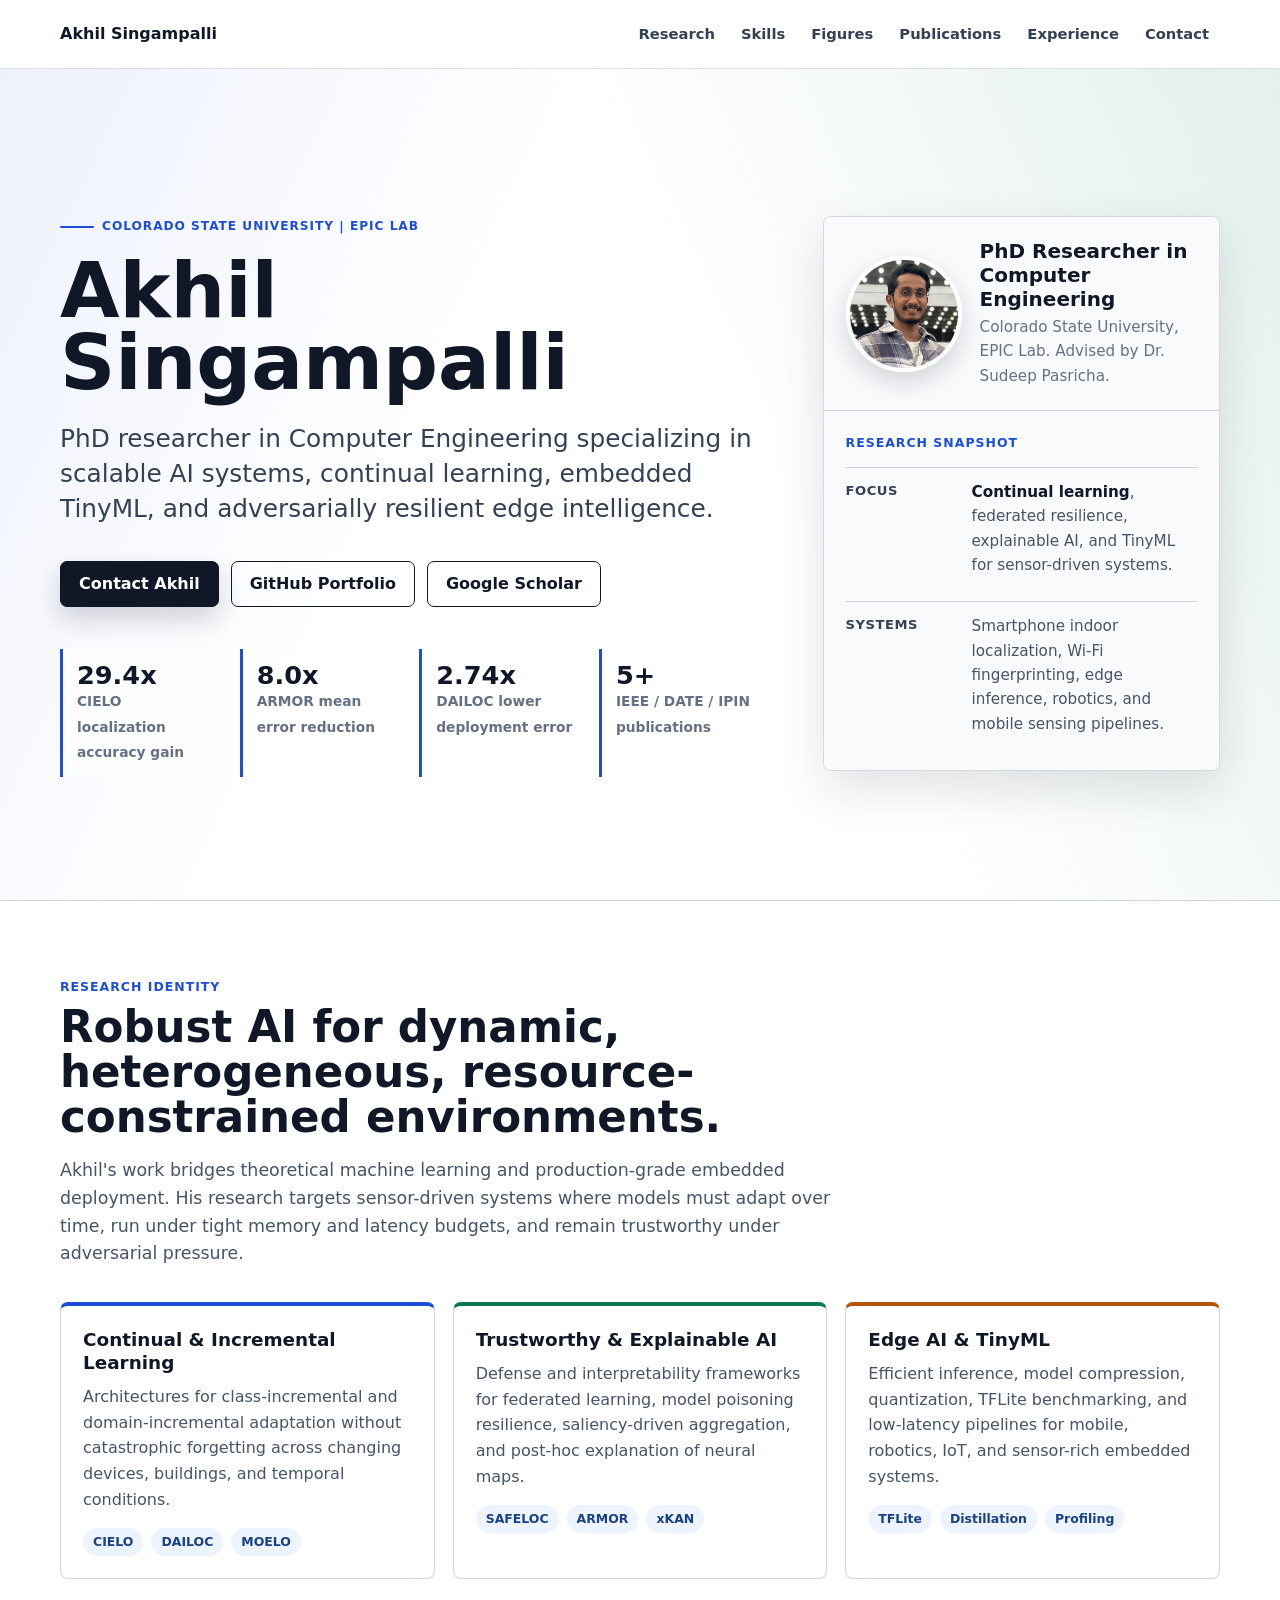
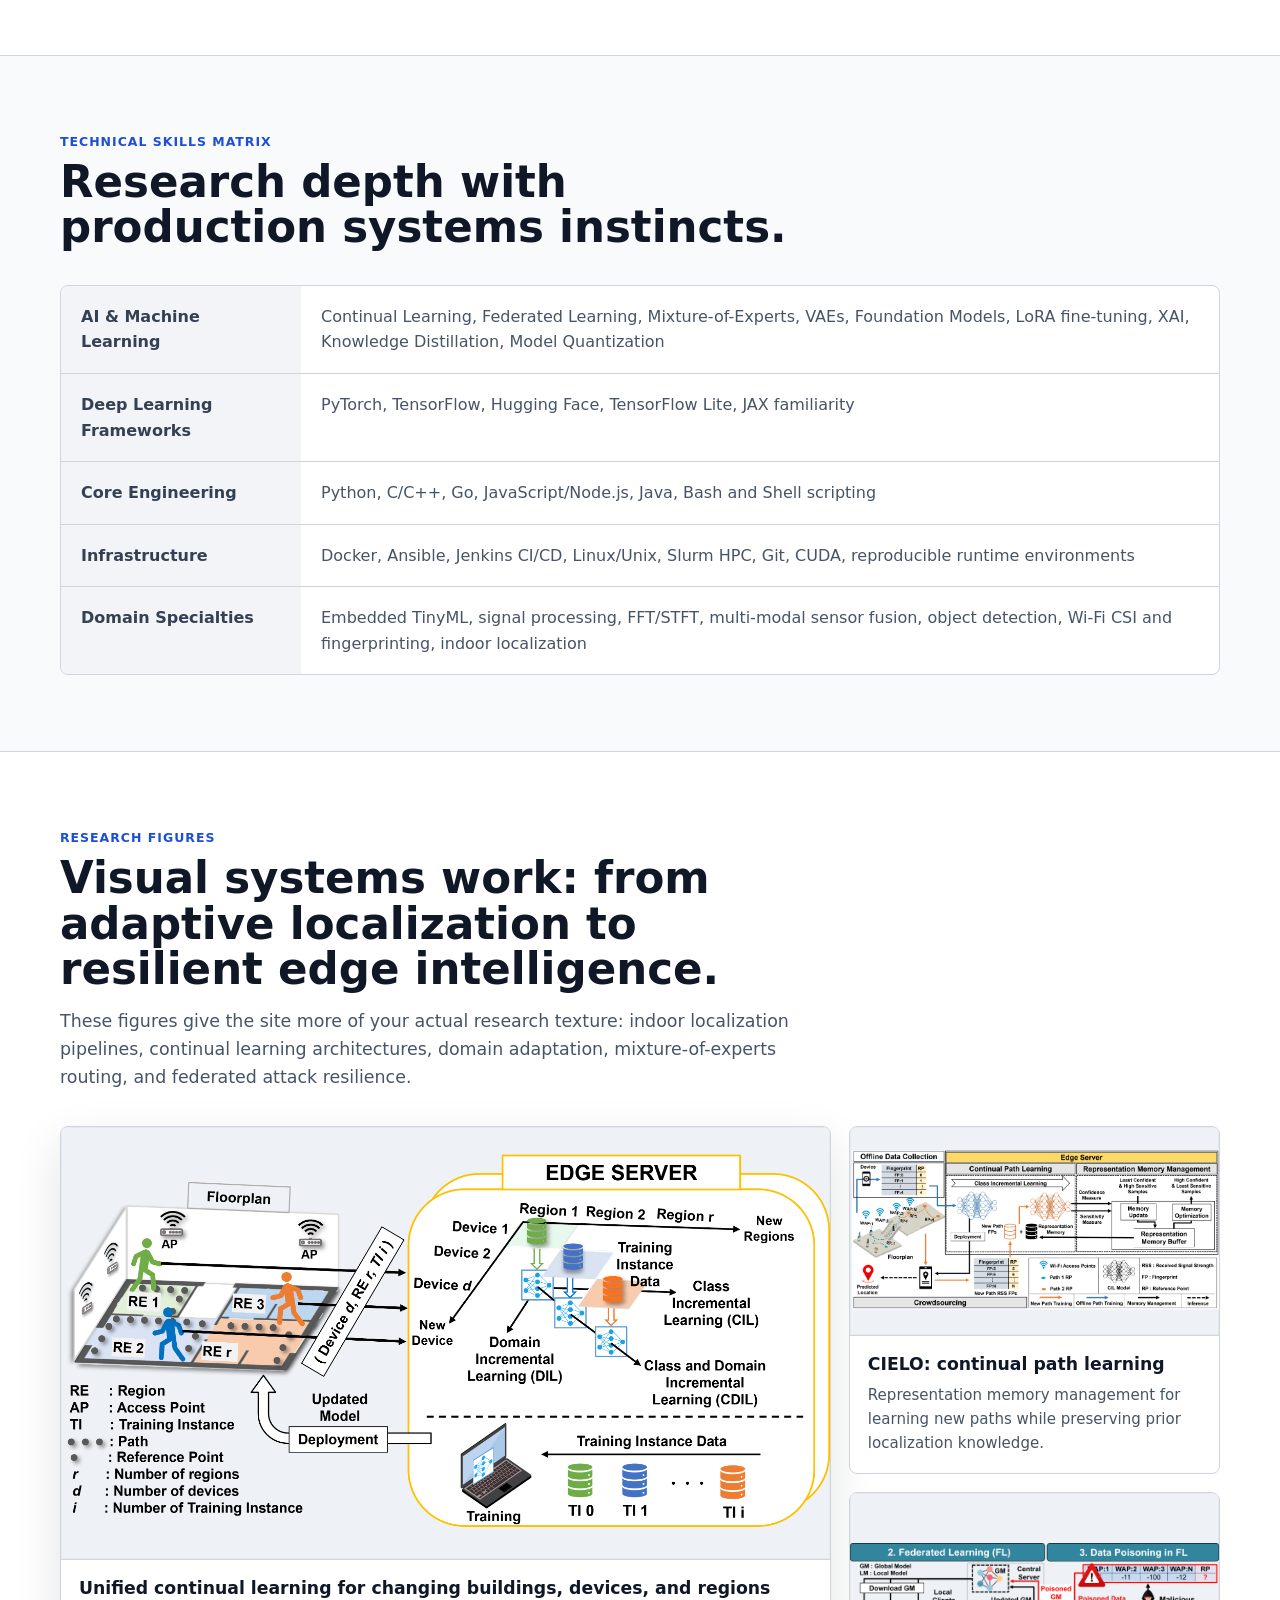
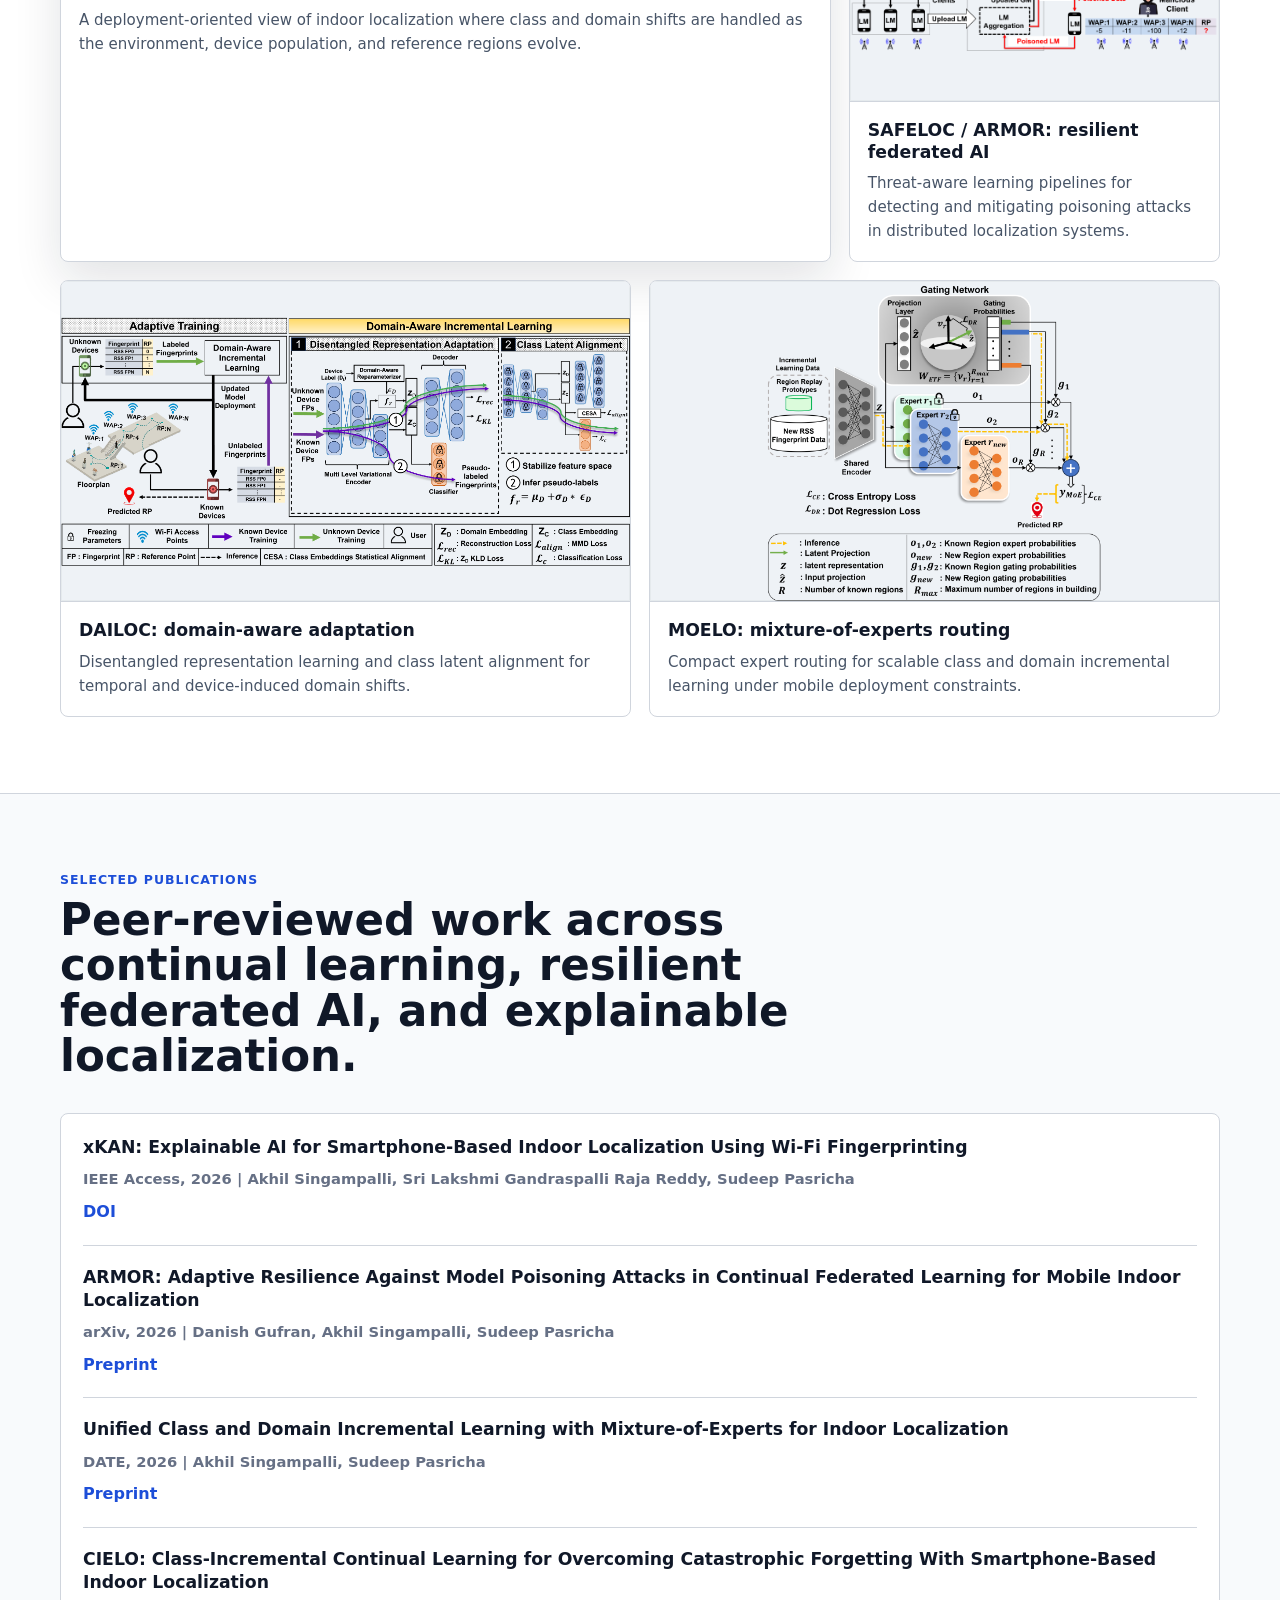
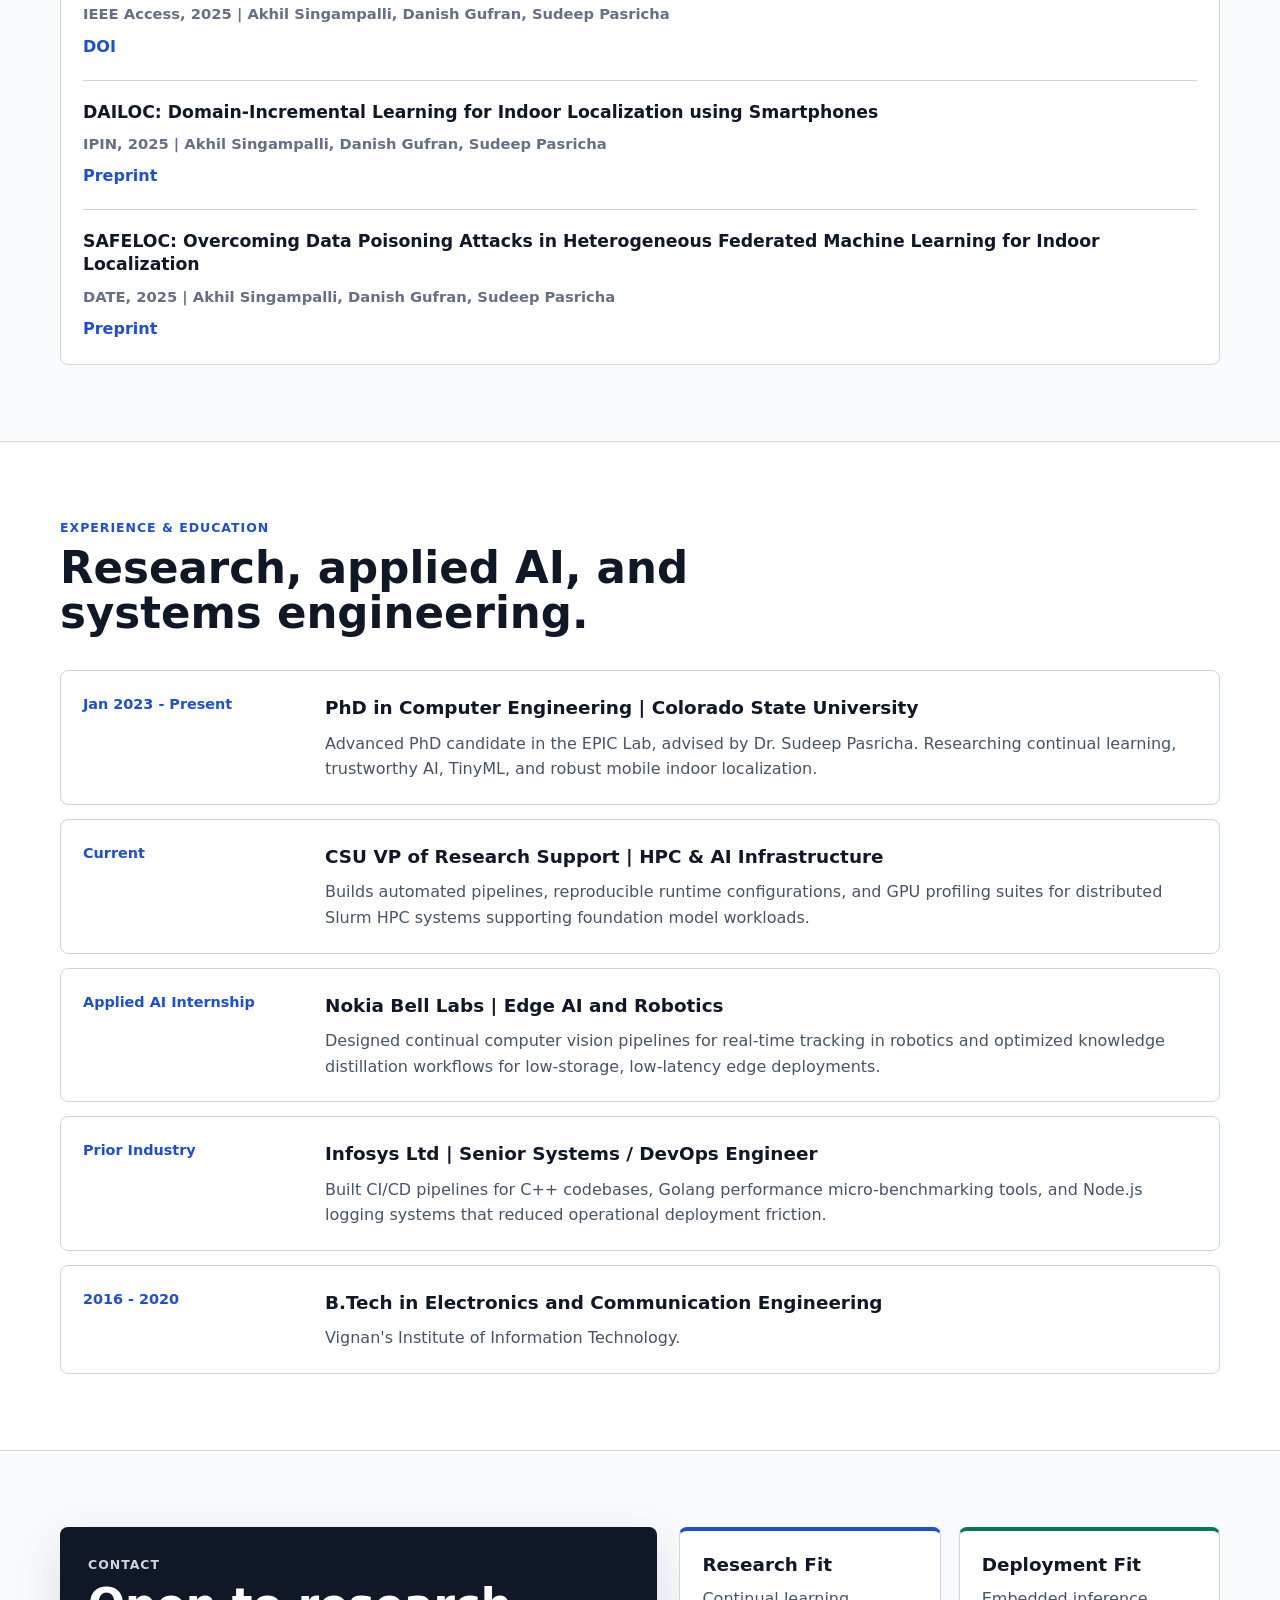
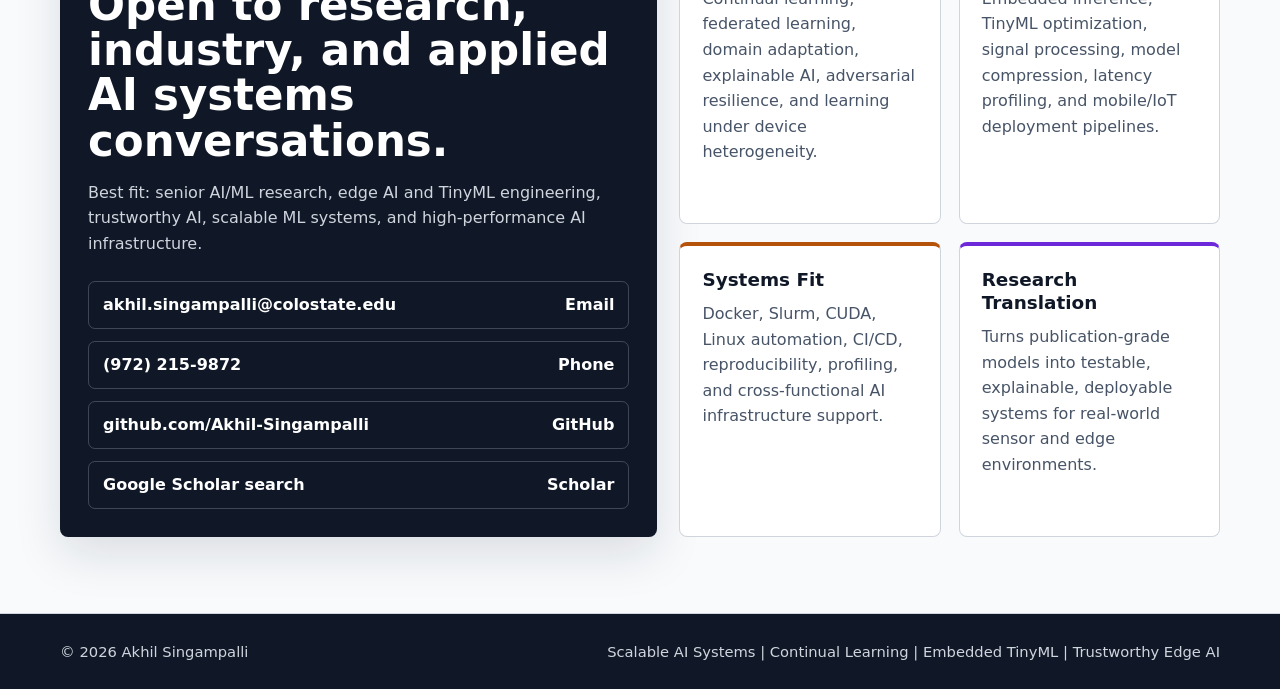
==== index.html @ e061a1ce "Trim hero research snapshot" ====
<!doctype html>
<html lang="en">
<head>
  <meta charset="utf-8" />
  <meta name="viewport" content="width=device-width, initial-scale=1" />
  <title>Akhil Singampalli | Scalable AI Systems & Embedded TinyML</title>
  <meta name="description" content="Akhil Singampalli is a PhD researcher in Computer Engineering at Colorado State University working on scalable AI systems, continual learning, TinyML, trustworthy AI, and embedded edge intelligence." />
  <meta name="theme-color" content="#101828" />
  <meta property="og:title" content="Akhil Singampalli | Scalable AI Systems & Embedded TinyML" />
  <meta property="og:description" content="PhD researcher at Colorado State University building robust, explainable, and efficient AI systems for edge deployment." />
  <meta property="og:type" content="website" />
  <meta property="og:url" content="https://akhil-singampalli.github.io/akhil-site/" />
  <meta property="og:image" content="https://avatars.githubusercontent.com/u/92922964?v=4" />
  <style>
    :root {
      --ink: #101828;
      --muted: #667085;
      --line: #d0d5dd;
      --paper: #ffffff;
      --wash: #f8fafc;
      --blue: #1d4ed8;
      --green: #047857;
      --amber: #b45309;
      --violet: #6d28d9;
      --shadow: 0 18px 48px rgba(16, 24, 40, 0.12);
      --radius: 8px;
      --max: 1160px;
    }

    * { box-sizing: border-box; }
    html { scroll-behavior: smooth; }
    body {
      margin: 0;
      color: var(--ink);
      background: var(--paper);
      font-family: Inter, ui-sans-serif, system-ui, -apple-system, BlinkMacSystemFont, "Segoe UI", sans-serif;
      line-height: 1.6;
    }

    a { color: inherit; }
    img { max-width: 100%; display: block; }

    .nav {
      position: sticky;
      top: 0;
      z-index: 20;
      backdrop-filter: blur(16px);
      background: rgba(255, 255, 255, 0.86);
      border-bottom: 1px solid rgba(208, 213, 221, 0.75);
    }

    .nav-inner {
      width: min(var(--max), calc(100% - 36px));
      margin: 0 auto;
      display: flex;
      align-items: center;
      justify-content: space-between;
      min-height: 68px;
      gap: 20px;
    }

    .brand {
      font-weight: 800;
      letter-spacing: 0;
      text-decoration: none;
      white-space: nowrap;
    }

    .nav-links {
      display: flex;
      align-items: center;
      gap: 4px;
      margin: 0;
      padding: 0;
      list-style: none;
      flex-wrap: wrap;
      justify-content: flex-end;
    }

    .nav-links a {
      display: inline-flex;
      min-height: 38px;
      align-items: center;
      padding: 0 11px;
      border-radius: 6px;
      color: #344054;
      text-decoration: none;
      font-size: 0.92rem;
      font-weight: 650;
    }

    .nav-links a:hover { background: #f2f4f7; color: var(--ink); }

    .hero {
      min-height: calc(100vh - 68px);
      display: grid;
      align-items: center;
      background:
        linear-gradient(115deg, rgba(29, 78, 216, 0.08), transparent 35%),
        linear-gradient(245deg, rgba(4, 120, 87, 0.11), transparent 42%),
        #ffffff;
      border-bottom: 1px solid var(--line);
    }

    .hero-inner {
      width: min(var(--max), calc(100% - 36px));
      margin: 0 auto;
      display: grid;
      grid-template-columns: minmax(0, 1.28fr) minmax(320px, 0.72fr);
      gap: 56px;
      align-items: center;
      padding: 82px 0 64px;
    }

    .eyebrow {
      display: inline-flex;
      align-items: center;
      gap: 8px;
      margin: 0 0 18px;
      color: var(--blue);
      font-weight: 800;
      text-transform: uppercase;
      font-size: 0.76rem;
      letter-spacing: 0.08em;
    }

    .eyebrow::before {
      content: "";
      width: 34px;
      height: 2px;
      background: currentColor;
      border-radius: 999px;
    }

    h1 {
      margin: 0;
      max-width: 820px;
      font-size: clamp(3rem, 6vw, 6.7rem);
      line-height: 0.94;
      letter-spacing: 0;
    }

    .hero-subtitle {
      margin: 22px 0 0;
      color: #344054;
      max-width: 760px;
      font-size: clamp(1.15rem, 2vw, 1.55rem);
      line-height: 1.42;
    }

    .hero-actions {
      display: flex;
      flex-wrap: wrap;
      gap: 12px;
      margin-top: 34px;
    }

    .button {
      display: inline-flex;
      align-items: center;
      justify-content: center;
      min-height: 46px;
      padding: 0 18px;
      border-radius: 7px;
      border: 1px solid var(--ink);
      text-decoration: none;
      font-weight: 800;
      color: var(--ink);
      background: transparent;
    }

    .button.primary {
      background: var(--ink);
      color: white;
      box-shadow: 0 12px 26px rgba(16, 24, 40, 0.18);
    }

    .button:hover { transform: translateY(-1px); }

    .hero-panel {
      background: rgba(255, 255, 255, 0.88);
      border: 1px solid rgba(208, 213, 221, 0.9);
      border-radius: var(--radius);
      box-shadow: var(--shadow);
      overflow: hidden;
    }

    .portrait-wrap {
      display: grid;
      grid-template-columns: 116px 1fr;
      gap: 18px;
      align-items: center;
      padding: 22px;
      border-bottom: 1px solid var(--line);
      background: #f8fafc;
    }

    .portrait {
      width: 116px;
      height: 116px;
      border-radius: 50%;
      object-fit: cover;
      border: 4px solid white;
      box-shadow: 0 10px 24px rgba(16, 24, 40, 0.16);
    }

    .portrait-copy h2 {
      margin: 0 0 4px;
      font-size: 1.25rem;
      line-height: 1.2;
    }

    .portrait-copy p {
      margin: 0;
      color: var(--muted);
      font-size: 0.95rem;
    }

    .snapshot {
      padding: 22px;
      background: #f8fafc;
    }

    .snapshot-title {
      margin: 0 0 14px;
      color: var(--blue);
      font-size: 0.78rem;
      font-weight: 850;
      letter-spacing: 0.08em;
      text-transform: uppercase;
    }

    .snapshot-list {
      display: grid;
      gap: 12px;
      margin: 0;
    }

    .snapshot-row {
      display: grid;
      grid-template-columns: 112px 1fr;
      gap: 14px;
      padding: 12px 0;
      border-top: 1px solid var(--line);
    }

    .snapshot-row dt {
      color: #344054;
      font-size: 0.82rem;
      font-weight: 850;
      text-transform: uppercase;
      letter-spacing: 0.04em;
    }

    .snapshot-row dd {
      margin: 0;
      color: #475467;
      font-size: 0.95rem;
    }

    .snapshot-row strong {
      color: var(--ink);
      font-weight: 850;
    }

    .stats {
      display: grid;
      grid-template-columns: repeat(4, 1fr);
      gap: 12px;
      margin-top: 42px;
    }

    .stat {
      border-left: 3px solid var(--blue);
      background: rgba(255, 255, 255, 0.72);
      padding: 14px 14px 12px;
    }

    .stat strong {
      display: block;
      font-size: 1.6rem;
      line-height: 1;
    }

    .stat span {
      color: var(--muted);
      font-size: 0.86rem;
      font-weight: 650;
    }

    section {
      padding: 76px 0;
      border-bottom: 1px solid var(--line);
    }

    section:nth-of-type(even) { background: var(--wash); }

    .wrap {
      width: min(var(--max), calc(100% - 36px));
      margin: 0 auto;
    }

    .section-head {
      max-width: 780px;
      margin-bottom: 34px;
    }

    .kicker {
      margin: 0 0 8px;
      color: var(--blue);
      font-size: 0.78rem;
      font-weight: 850;
      letter-spacing: 0.08em;
      text-transform: uppercase;
    }

    h2 {
      margin: 0;
      font-size: clamp(2rem, 3.4vw, 3.3rem);
      line-height: 1.04;
      letter-spacing: 0;
    }

    .lede {
      margin: 16px 0 0;
      color: #475467;
      font-size: 1.09rem;
      max-width: 850px;
    }

    .grid-2 {
      display: grid;
      grid-template-columns: repeat(2, minmax(0, 1fr));
      gap: 18px;
    }

    .grid-3 {
      display: grid;
      grid-template-columns: repeat(3, minmax(0, 1fr));
      gap: 18px;
    }

    .figure-layout {
      display: grid;
      grid-template-columns: minmax(0, 1.35fr) minmax(320px, 0.65fr);
      gap: 18px;
      align-items: stretch;
    }

    .figure-card {
      background: var(--paper);
      border: 1px solid var(--line);
      border-radius: var(--radius);
      overflow: hidden;
      min-height: 100%;
    }

    .figure-card.featured {
      box-shadow: var(--shadow);
    }

    .figure-media {
      background: #eef2f6;
      border-bottom: 1px solid var(--line);
      box-shadow: inset 0 0 0 1px rgba(16, 24, 40, 0.04);
    }

    .figure-media img {
      width: 100%;
      aspect-ratio: 16 / 9;
      object-fit: contain;
    }

    .figure-copy {
      padding: 18px;
    }

    .figure-copy h3 {
      margin: 0 0 8px;
      font-size: 1.08rem;
      line-height: 1.25;
    }

    .figure-copy p {
      margin: 0;
      color: #475467;
      font-size: 0.94rem;
    }

    .figure-stack {
      display: grid;
      gap: 18px;
    }

    .figure-grid-extra {
      margin-top: 18px;
    }

    .card {
      background: var(--paper);
      border: 1px solid var(--line);
      border-radius: var(--radius);
      padding: 22px;
      min-height: 100%;
    }

    .card.accent-blue { border-top: 4px solid var(--blue); }
    .card.accent-green { border-top: 4px solid var(--green); }
    .card.accent-amber { border-top: 4px solid var(--amber); }
    .card.accent-violet { border-top: 4px solid var(--violet); }

    .card h3 {
      margin: 0 0 10px;
      font-size: 1.15rem;
      line-height: 1.25;
    }

    .card p { margin: 0; color: #475467; }

    .tags {
      display: flex;
      flex-wrap: wrap;
      gap: 8px;
      margin-top: 16px;
    }

    .tag {
      display: inline-flex;
      align-items: center;
      min-height: 28px;
      padding: 0 10px;
      border-radius: 999px;
      background: #eef4ff;
      color: #194185;
      font-size: 0.78rem;
      font-weight: 800;
    }

    .matrix {
      display: grid;
      border: 1px solid var(--line);
      border-radius: var(--radius);
      overflow: hidden;
      background: var(--paper);
    }

    .matrix-row {
      display: grid;
      grid-template-columns: 240px 1fr;
      border-bottom: 1px solid var(--line);
    }

    .matrix-row:last-child { border-bottom: 0; }

    .matrix-key {
      padding: 18px 20px;
      background: #f2f4f7;
      font-weight: 850;
      color: #344054;
    }

    .matrix-value {
      padding: 18px 20px;
      color: #475467;
    }

    .timeline {
      display: grid;
      gap: 14px;
    }

    .role {
      display: grid;
      grid-template-columns: 220px 1fr;
      gap: 22px;
      padding: 22px;
      background: var(--paper);
      border: 1px solid var(--line);
      border-radius: var(--radius);
    }

    .role-date {
      color: var(--blue);
      font-weight: 850;
      font-size: 0.9rem;
    }

    .role h3 { margin: 0 0 8px; font-size: 1.15rem; }
    .role p { margin: 0; color: #475467; }

    .publication {
      display: grid;
      gap: 8px;
      padding: 20px 0;
      border-bottom: 1px solid var(--line);
    }

    .publication:first-of-type { padding-top: 0; }
    .publication:last-child { border-bottom: 0; padding-bottom: 0; }

    .publication h3 {
      margin: 0;
      font-size: 1.08rem;
      line-height: 1.35;
    }

    .publication-meta {
      color: var(--muted);
      font-weight: 700;
      font-size: 0.92rem;
    }

    .publication a {
      width: fit-content;
      color: var(--blue);
      font-weight: 850;
      text-decoration: none;
    }

    .publication a:hover { text-decoration: underline; }

    .contact-band {
      display: grid;
      grid-template-columns: 1.05fr 0.95fr;
      gap: 22px;
      align-items: stretch;
    }

    .contact-card {
      background: #101828;
      color: white;
      border-radius: var(--radius);
      padding: 28px;
      box-shadow: var(--shadow);
    }

    .contact-card h2 { color: white; }
    .contact-card p { color: #d0d5dd; }

    .contact-list {
      display: grid;
      gap: 12px;
      margin-top: 24px;
    }

    .contact-list a {
      display: flex;
      align-items: center;
      justify-content: space-between;
      gap: 16px;
      min-height: 48px;
      padding: 0 14px;
      border: 1px solid rgba(255, 255, 255, 0.2);
      border-radius: 7px;
      text-decoration: none;
      font-weight: 800;
      color: white;
    }

    .contact-list a:hover { background: rgba(255, 255, 255, 0.08); }

    footer {
      padding: 26px 0;
      background: #101828;
      color: #d0d5dd;
      font-size: 0.92rem;
    }

    .footer-inner {
      width: min(var(--max), calc(100% - 36px));
      margin: 0 auto;
      display: flex;
      justify-content: space-between;
      gap: 16px;
      flex-wrap: wrap;
    }

    @media (max-width: 900px) {
      .hero { min-height: auto; }
      .hero-inner, .contact-band, .figure-layout { grid-template-columns: 1fr; }
      .stats, .grid-3, .grid-2 { grid-template-columns: 1fr; }
      .matrix-row, .role { grid-template-columns: 1fr; }
      .hero-inner { padding-top: 58px; }
    }

    @media (max-width: 680px) {
      .nav-inner { align-items: flex-start; flex-direction: column; padding: 14px 0; }
      .nav-links { justify-content: flex-start; }
      .nav-links a { padding: 0 8px; font-size: 0.86rem; }
      .portrait-wrap { grid-template-columns: 1fr; }
      .portrait { width: 104px; height: 104px; }
      .snapshot-row { grid-template-columns: 1fr; gap: 4px; }
      section { padding: 56px 0; }
      .button { width: 100%; }
    }
  </style>
</head>
<body>
  <nav class="nav" aria-label="Primary navigation">
    <div class="nav-inner">
      <a class="brand" href="#home">Akhil Singampalli</a>
      <ul class="nav-links">
        <li><a href="#research">Research</a></li>
        <li><a href="#skills">Skills</a></li>
        <li><a href="#figures">Figures</a></li>
        <li><a href="#publications">Publications</a></li>
        <li><a href="#experience">Experience</a></li>
        <li><a href="#contact">Contact</a></li>
      </ul>
    </div>
  </nav>

  <header id="home" class="hero">
    <div class="hero-inner">
      <div>
        <p class="eyebrow">Colorado State University | EPIC Lab</p>
        <h1>Akhil Singampalli</h1>
        <p class="hero-subtitle">PhD researcher in Computer Engineering specializing in scalable AI systems, continual learning, embedded TinyML, and adversarially resilient edge intelligence.</p>
        <div class="hero-actions" aria-label="Profile links">
          <a class="button primary" href="mailto:akhil.singampalli@colostate.edu">Contact Akhil</a>
          <a class="button" href="https://github.com/Akhil-Singampalli" target="_blank" rel="noreferrer">GitHub Portfolio</a>
          <a class="button" href="https://scholar.google.com/scholar?q=Akhil+Singampalli" target="_blank" rel="noreferrer">Google Scholar</a>
        </div>
        <div class="stats" aria-label="Research highlights">
          <div class="stat"><strong>29.4x</strong><span>CIELO localization accuracy gain</span></div>
          <div class="stat"><strong>8.0x</strong><span>ARMOR mean error reduction</span></div>
          <div class="stat"><strong>2.74x</strong><span>DAILOC lower deployment error</span></div>
          <div class="stat"><strong>5+</strong><span>IEEE / DATE / IPIN publications</span></div>
        </div>
      </div>

      <aside class="hero-panel" aria-label="Profile summary">
        <div class="portrait-wrap">
          <img class="portrait" src="images/Akhil_dp.jfif" alt="Akhil Singampalli profile photo" />
          <div class="portrait-copy">
            <h2>PhD Researcher in Computer Engineering</h2>
            <p>Colorado State University, EPIC Lab. Advised by Dr. Sudeep Pasricha.</p>
          </div>
        </div>
        <div class="snapshot" aria-label="Research snapshot">
          <p class="snapshot-title">Research Snapshot</p>
          <dl class="snapshot-list">
            <div class="snapshot-row">
              <dt>Focus</dt>
              <dd><strong>Continual learning</strong>, federated resilience, explainable AI, and TinyML for sensor-driven systems.</dd>
            </div>
            <div class="snapshot-row">
              <dt>Systems</dt>
              <dd>Smartphone indoor localization, Wi-Fi fingerprinting, edge inference, robotics, and mobile sensing pipelines.</dd>
            </div>
          </dl>
        </div>
      </aside>
    </div>
  </header>

  <main>
    <section id="research">
      <div class="wrap">
        <div class="section-head">
          <p class="kicker">Research Identity</p>
          <h2>Robust AI for dynamic, heterogeneous, resource-constrained environments.</h2>
          <p class="lede">Akhil's work bridges theoretical machine learning and production-grade embedded deployment. His research targets sensor-driven systems where models must adapt over time, run under tight memory and latency budgets, and remain trustworthy under adversarial pressure.</p>
        </div>
        <div class="grid-3">
          <article class="card accent-blue">
            <h3>Continual & Incremental Learning</h3>
            <p>Architectures for class-incremental and domain-incremental adaptation without catastrophic forgetting across changing devices, buildings, and temporal conditions.</p>
            <div class="tags"><span class="tag">CIELO</span><span class="tag">DAILOC</span><span class="tag">MOELO</span></div>
          </article>
          <article class="card accent-green">
            <h3>Trustworthy & Explainable AI</h3>
            <p>Defense and interpretability frameworks for federated learning, model poisoning resilience, saliency-driven aggregation, and post-hoc explanation of neural maps.</p>
            <div class="tags"><span class="tag">SAFELOC</span><span class="tag">ARMOR</span><span class="tag">xKAN</span></div>
          </article>
          <article class="card accent-amber">
            <h3>Edge AI & TinyML</h3>
            <p>Efficient inference, model compression, quantization, TFLite benchmarking, and low-latency pipelines for mobile, robotics, IoT, and sensor-rich embedded systems.</p>
            <div class="tags"><span class="tag">TFLite</span><span class="tag">Distillation</span><span class="tag">Profiling</span></div>
          </article>
        </div>
      </div>
    </section>

    <section id="skills">
      <div class="wrap">
        <div class="section-head">
          <p class="kicker">Technical Skills Matrix</p>
          <h2>Research depth with production systems instincts.</h2>
        </div>
        <div class="matrix">
          <div class="matrix-row"><div class="matrix-key">AI & Machine Learning</div><div class="matrix-value">Continual Learning, Federated Learning, Mixture-of-Experts, VAEs, Foundation Models, LoRA fine-tuning, XAI, Knowledge Distillation, Model Quantization</div></div>
          <div class="matrix-row"><div class="matrix-key">Deep Learning Frameworks</div><div class="matrix-value">PyTorch, TensorFlow, Hugging Face, TensorFlow Lite, JAX familiarity</div></div>
          <div class="matrix-row"><div class="matrix-key">Core Engineering</div><div class="matrix-value">Python, C/C++, Go, JavaScript/Node.js, Java, Bash and Shell scripting</div></div>
          <div class="matrix-row"><div class="matrix-key">Infrastructure</div><div class="matrix-value">Docker, Ansible, Jenkins CI/CD, Linux/Unix, Slurm HPC, Git, CUDA, reproducible runtime environments</div></div>
          <div class="matrix-row"><div class="matrix-key">Domain Specialties</div><div class="matrix-value">Embedded TinyML, signal processing, FFT/STFT, multi-modal sensor fusion, object detection, Wi-Fi CSI and fingerprinting, indoor localization</div></div>
        </div>
      </div>
    </section>

    <section id="figures">
      <div class="wrap">
        <div class="section-head">
          <p class="kicker">Research Figures</p>
          <h2>Visual systems work: from adaptive localization to resilient edge intelligence.</h2>
          <p class="lede">These figures give the site more of your actual research texture: indoor localization pipelines, continual learning architectures, domain adaptation, mixture-of-experts routing, and federated attack resilience.</p>
        </div>
        <div class="figure-layout">
          <article class="figure-card featured">
            <div class="figure-media">
              <img src="images/research/1.png" alt="Unified class and domain incremental learning framework for indoor localization" />
            </div>
            <div class="figure-copy">
              <h3>Unified continual learning for changing buildings, devices, and regions</h3>
              <p>A deployment-oriented view of indoor localization where class and domain shifts are handled as the environment, device population, and reference regions evolve.</p>
            </div>
          </article>
          <div class="figure-stack">
            <article class="figure-card">
              <div class="figure-media">
                <img src="images/research/3.png" alt="CIELO continual path learning and representation memory management framework" />
              </div>
              <div class="figure-copy">
                <h3>CIELO: continual path learning</h3>
                <p>Representation memory management for learning new paths while preserving prior localization knowledge.</p>
              </div>
            </article>
            <article class="figure-card">
              <div class="figure-media">
                <img src="images/research/5.png" alt="Federated learning and data poisoning attack setup for indoor localization" />
              </div>
              <div class="figure-copy">
                <h3>SAFELOC / ARMOR: resilient federated AI</h3>
                <p>Threat-aware learning pipelines for detecting and mitigating poisoning attacks in distributed localization systems.</p>
              </div>
            </article>
          </div>
        </div>
        <div class="grid-2 figure-grid-extra">
          <article class="figure-card">
            <div class="figure-media">
              <img src="images/research/2.png" alt="DAILOC domain-aware incremental learning with disentangled representation adaptation" />
            </div>
            <div class="figure-copy">
              <h3>DAILOC: domain-aware adaptation</h3>
              <p>Disentangled representation learning and class latent alignment for temporal and device-induced domain shifts.</p>
            </div>
          </article>
          <article class="figure-card">
            <div class="figure-media">
              <img src="images/research/4.png" alt="Mixture-of-experts architecture with gating probabilities for indoor localization" />
            </div>
            <div class="figure-copy">
              <h3>MOELO: mixture-of-experts routing</h3>
              <p>Compact expert routing for scalable class and domain incremental learning under mobile deployment constraints.</p>
            </div>
          </article>
        </div>
      </div>
    </section>

    <section id="publications">
      <div class="wrap">
        <div class="section-head">
          <p class="kicker">Selected Publications</p>
          <h2>Peer-reviewed work across continual learning, resilient federated AI, and explainable localization.</h2>
        </div>
        <div class="card">
          <article class="publication">
            <h3>xKAN: Explainable AI for Smartphone-Based Indoor Localization Using Wi-Fi Fingerprinting</h3>
            <div class="publication-meta">IEEE Access, 2026 | Akhil Singampalli, Sri Lakshmi Gandraspalli Raja Reddy, Sudeep Pasricha</div>
            <a href="https://doi.org/10.1109/ACCESS.2026.3678819" target="_blank" rel="noreferrer">DOI</a>
          </article>
          <article class="publication">
            <h3>ARMOR: Adaptive Resilience Against Model Poisoning Attacks in Continual Federated Learning for Mobile Indoor Localization</h3>
            <div class="publication-meta">arXiv, 2026 | Danish Gufran, Akhil Singampalli, Sudeep Pasricha</div>
            <a href="https://arxiv.org/abs/2603.19594" target="_blank" rel="noreferrer">Preprint</a>
          </article>
          <article class="publication">
            <h3>Unified Class and Domain Incremental Learning with Mixture-of-Experts for Indoor Localization</h3>
            <div class="publication-meta">DATE, 2026 | Akhil Singampalli, Sudeep Pasricha</div>
            <a href="https://arxiv.org/abs/2511.17829" target="_blank" rel="noreferrer">Preprint</a>
          </article>
          <article class="publication">
            <h3>CIELO: Class-Incremental Continual Learning for Overcoming Catastrophic Forgetting With Smartphone-Based Indoor Localization</h3>
            <div class="publication-meta">IEEE Access, 2025 | Akhil Singampalli, Danish Gufran, Sudeep Pasricha</div>
            <a href="https://doi.org/10.1109/ACCESS.2025.3561103" target="_blank" rel="noreferrer">DOI</a>
          </article>
          <article class="publication">
            <h3>DAILOC: Domain-Incremental Learning for Indoor Localization using Smartphones</h3>
            <div class="publication-meta">IPIN, 2025 | Akhil Singampalli, Danish Gufran, Sudeep Pasricha</div>
            <a href="https://arxiv.org/abs/2506.15554" target="_blank" rel="noreferrer">Preprint</a>
          </article>
          <article class="publication">
            <h3>SAFELOC: Overcoming Data Poisoning Attacks in Heterogeneous Federated Machine Learning for Indoor Localization</h3>
            <div class="publication-meta">DATE, 2025 | Akhil Singampalli, Danish Gufran, Sudeep Pasricha</div>
            <a href="https://arxiv.org/abs/2411.09055" target="_blank" rel="noreferrer">Preprint</a>
          </article>
        </div>
      </div>
    </section>

    <section id="experience">
      <div class="wrap">
        <div class="section-head">
          <p class="kicker">Experience & Education</p>
          <h2>Research, applied AI, and systems engineering.</h2>
        </div>
        <div class="timeline">
          <article class="role">
            <div class="role-date">Jan 2023 - Present</div>
            <div><h3>PhD in Computer Engineering | Colorado State University</h3><p>Advanced PhD candidate in the EPIC Lab, advised by Dr. Sudeep Pasricha. Researching continual learning, trustworthy AI, TinyML, and robust mobile indoor localization.</p></div>
          </article>
          <article class="role">
            <div class="role-date">Current</div>
            <div><h3>CSU VP of Research Support | HPC & AI Infrastructure</h3><p>Builds automated pipelines, reproducible runtime configurations, and GPU profiling suites for distributed Slurm HPC systems supporting foundation model workloads.</p></div>
          </article>
          <article class="role">
            <div class="role-date">Applied AI Internship</div>
            <div><h3>Nokia Bell Labs | Edge AI and Robotics</h3><p>Designed continual computer vision pipelines for real-time tracking in robotics and optimized knowledge distillation workflows for low-storage, low-latency edge deployments.</p></div>
          </article>
          <article class="role">
            <div class="role-date">Prior Industry</div>
            <div><h3>Infosys Ltd | Senior Systems / DevOps Engineer</h3><p>Built CI/CD pipelines for C++ codebases, Golang performance micro-benchmarking tools, and Node.js logging systems that reduced operational deployment friction.</p></div>
          </article>
          <article class="role">
            <div class="role-date">2016 - 2020</div>
            <div><h3>B.Tech in Electronics and Communication Engineering</h3><p>Vignan's Institute of Information Technology.</p></div>
          </article>
        </div>
      </div>
    </section>

    <section id="contact">
      <div class="wrap contact-band">
        <div class="contact-card">
          <p class="kicker">Contact</p>
          <h2>Open to research, industry, and applied AI systems conversations.</h2>
          <p>Best fit: senior AI/ML research, edge AI and TinyML engineering, trustworthy AI, scalable ML systems, and high-performance AI infrastructure.</p>
          <div class="contact-list">
            <a href="mailto:akhil.singampalli@colostate.edu"><span>akhil.singampalli@colostate.edu</span><span>Email</span></a>
            <a href="tel:+19722159872"><span>(972) 215-9872</span><span>Phone</span></a>
            <a href="https://github.com/Akhil-Singampalli" target="_blank" rel="noreferrer"><span>github.com/Akhil-Singampalli</span><span>GitHub</span></a>
            <a href="https://scholar.google.com/scholar?q=Akhil+Singampalli" target="_blank" rel="noreferrer"><span>Google Scholar search</span><span>Scholar</span></a>
          </div>
        </div>
        <div class="grid-2">
          <article class="card accent-blue">
            <h3>Research Fit</h3>
            <p>Continual learning, federated learning, domain adaptation, explainable AI, adversarial resilience, and learning under device heterogeneity.</p>
          </article>
          <article class="card accent-green">
            <h3>Deployment Fit</h3>
            <p>Embedded inference, TinyML optimization, signal processing, model compression, latency profiling, and mobile/IoT deployment pipelines.</p>
          </article>
          <article class="card accent-amber">
            <h3>Systems Fit</h3>
            <p>Docker, Slurm, CUDA, Linux automation, CI/CD, reproducibility, profiling, and cross-functional AI infrastructure support.</p>
          </article>
          <article class="card accent-violet">
            <h3>Research Translation</h3>
            <p>Turns publication-grade models into testable, explainable, deployable systems for real-world sensor and edge environments.</p>
          </article>
        </div>
      </div>
    </section>
  </main>

  <footer>
    <div class="footer-inner">
      <span>&copy; 2026 Akhil Singampalli</span>
      <span>Scalable AI Systems | Continual Learning | Embedded TinyML | Trustworthy Edge AI</span>
    </div>
  </footer>
</body>
</html>
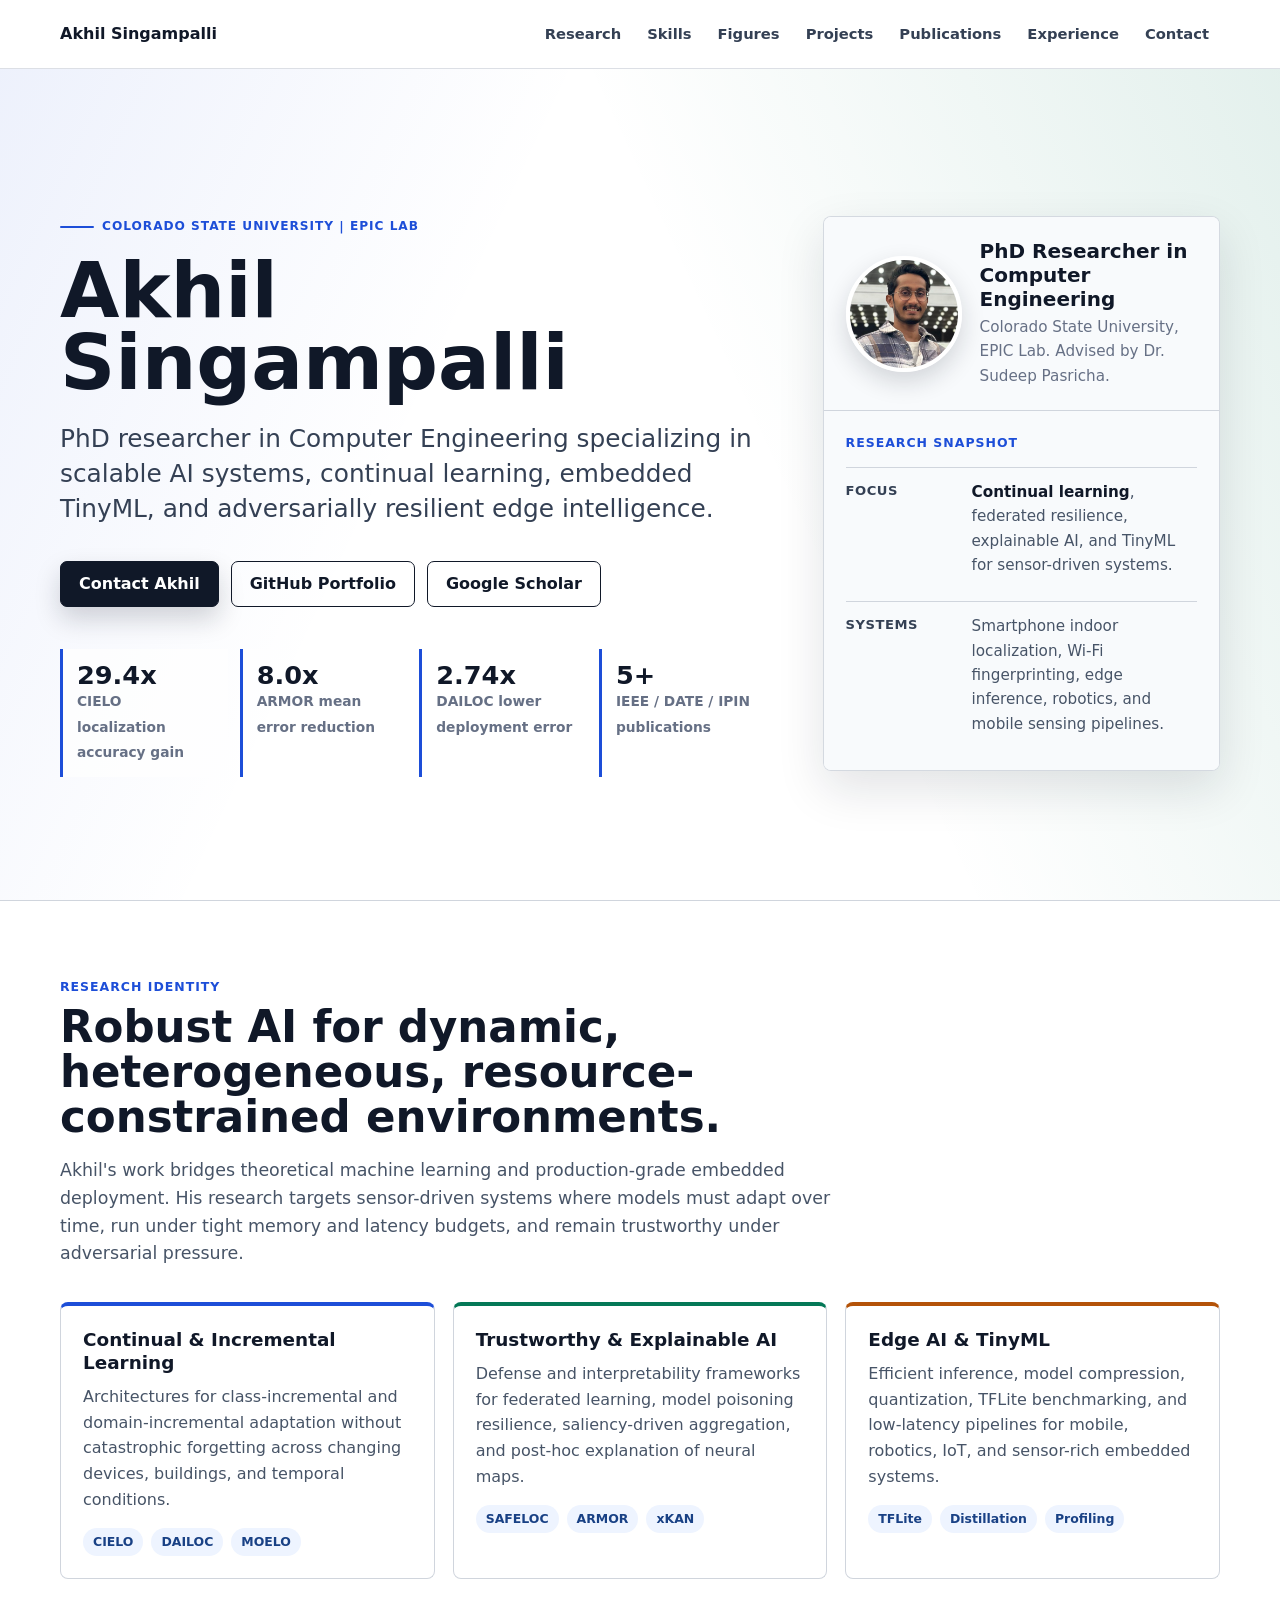
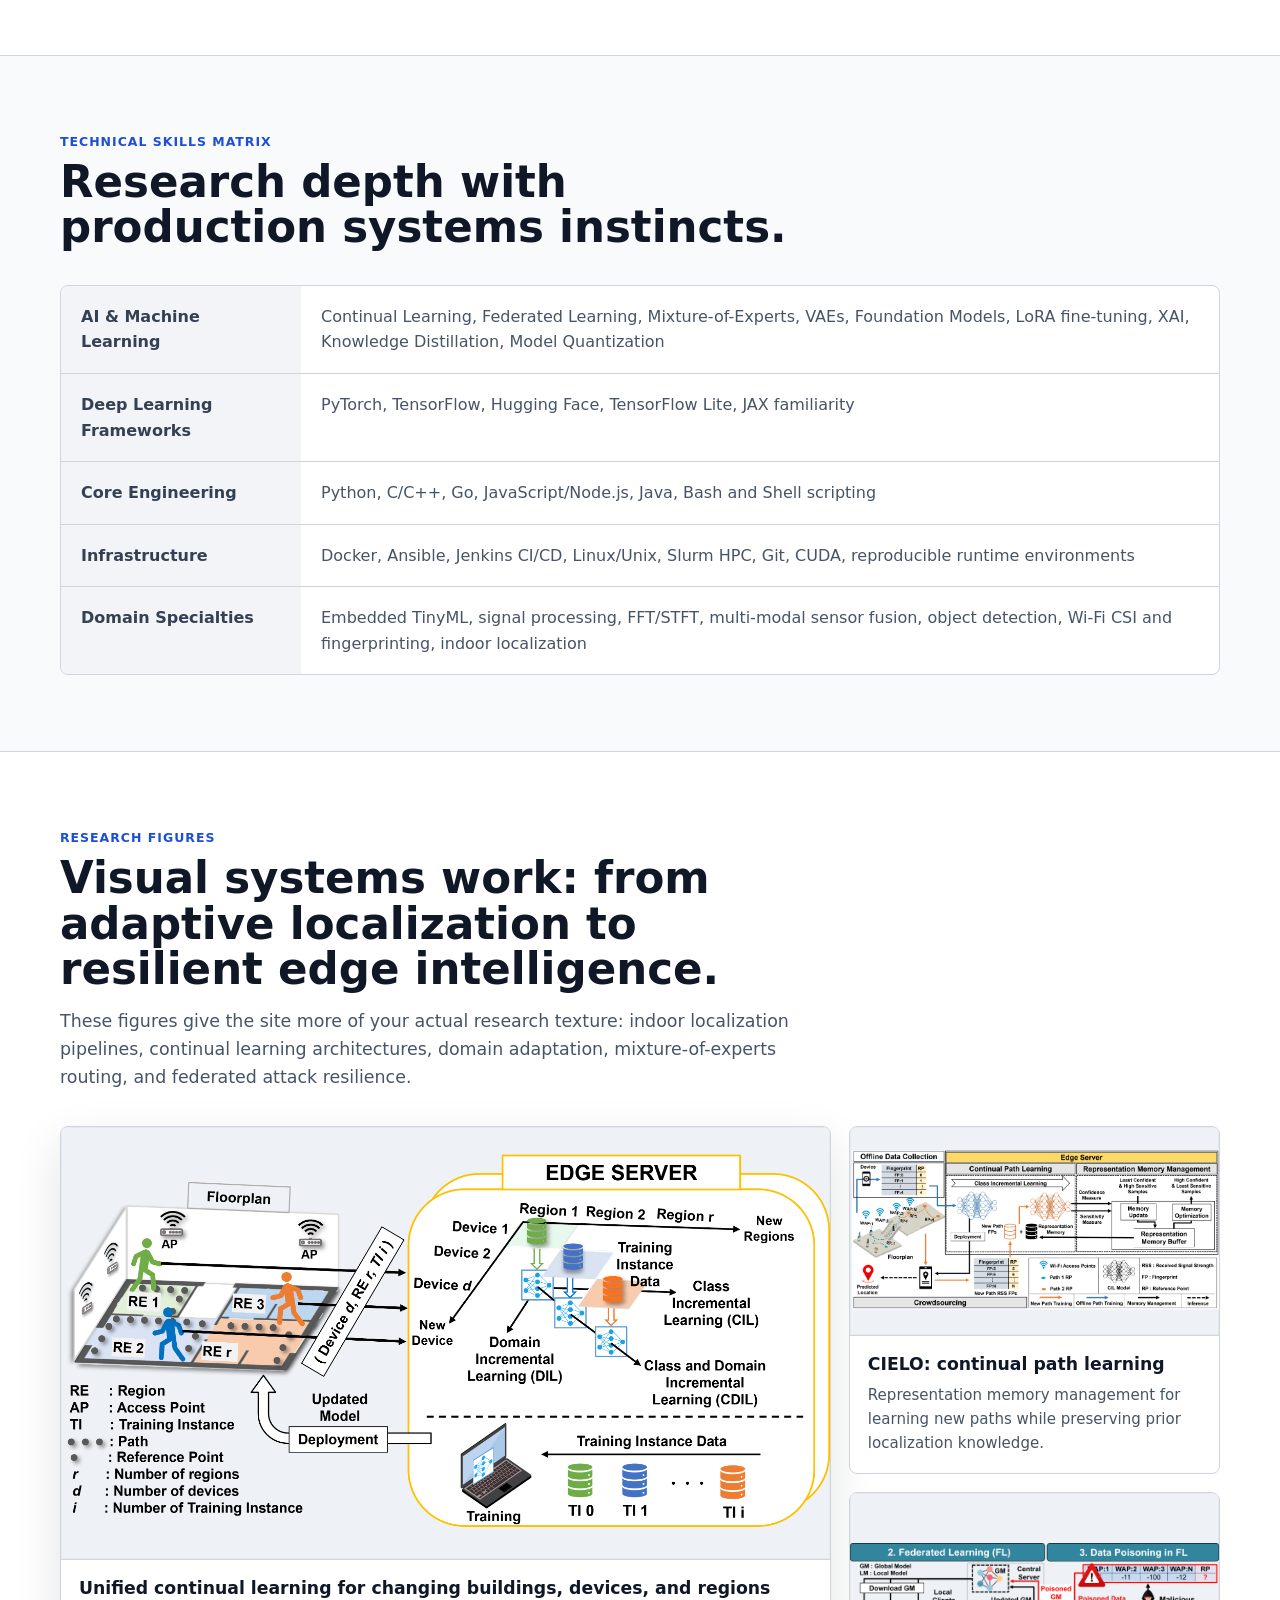
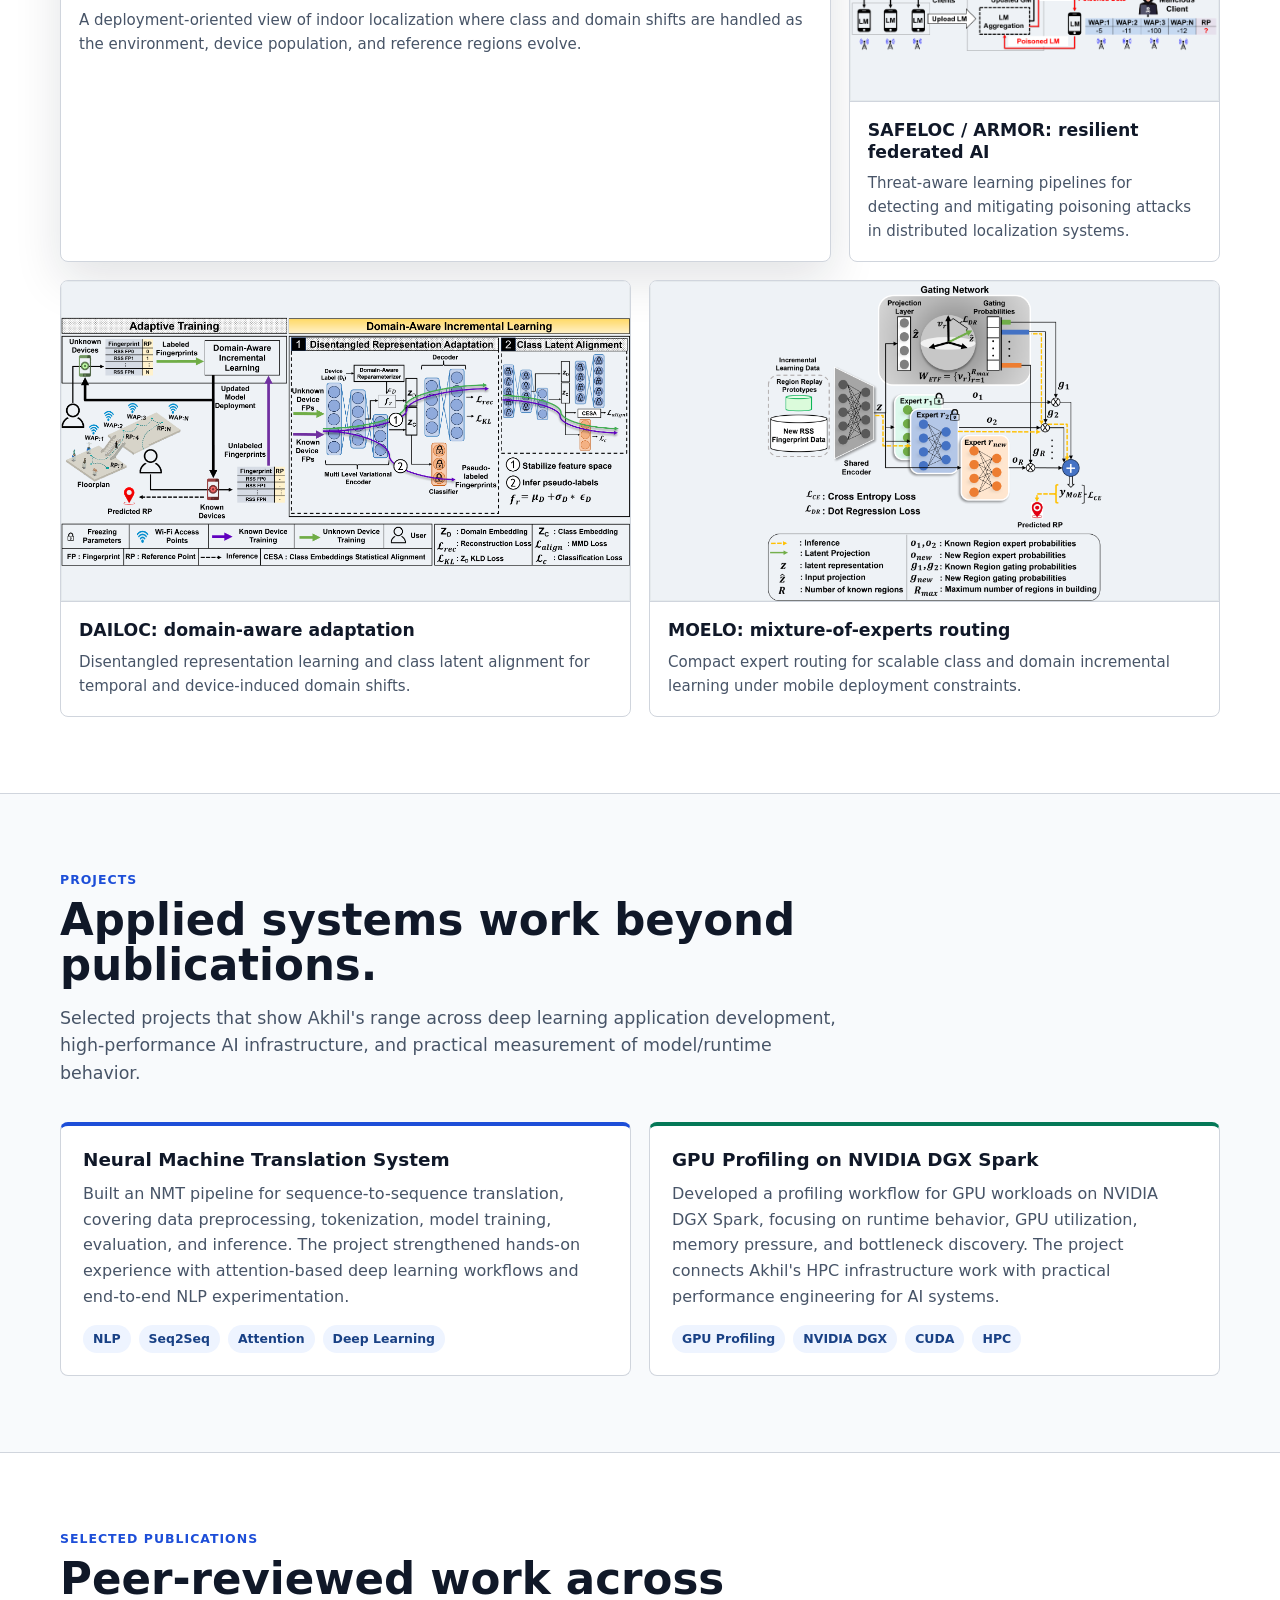
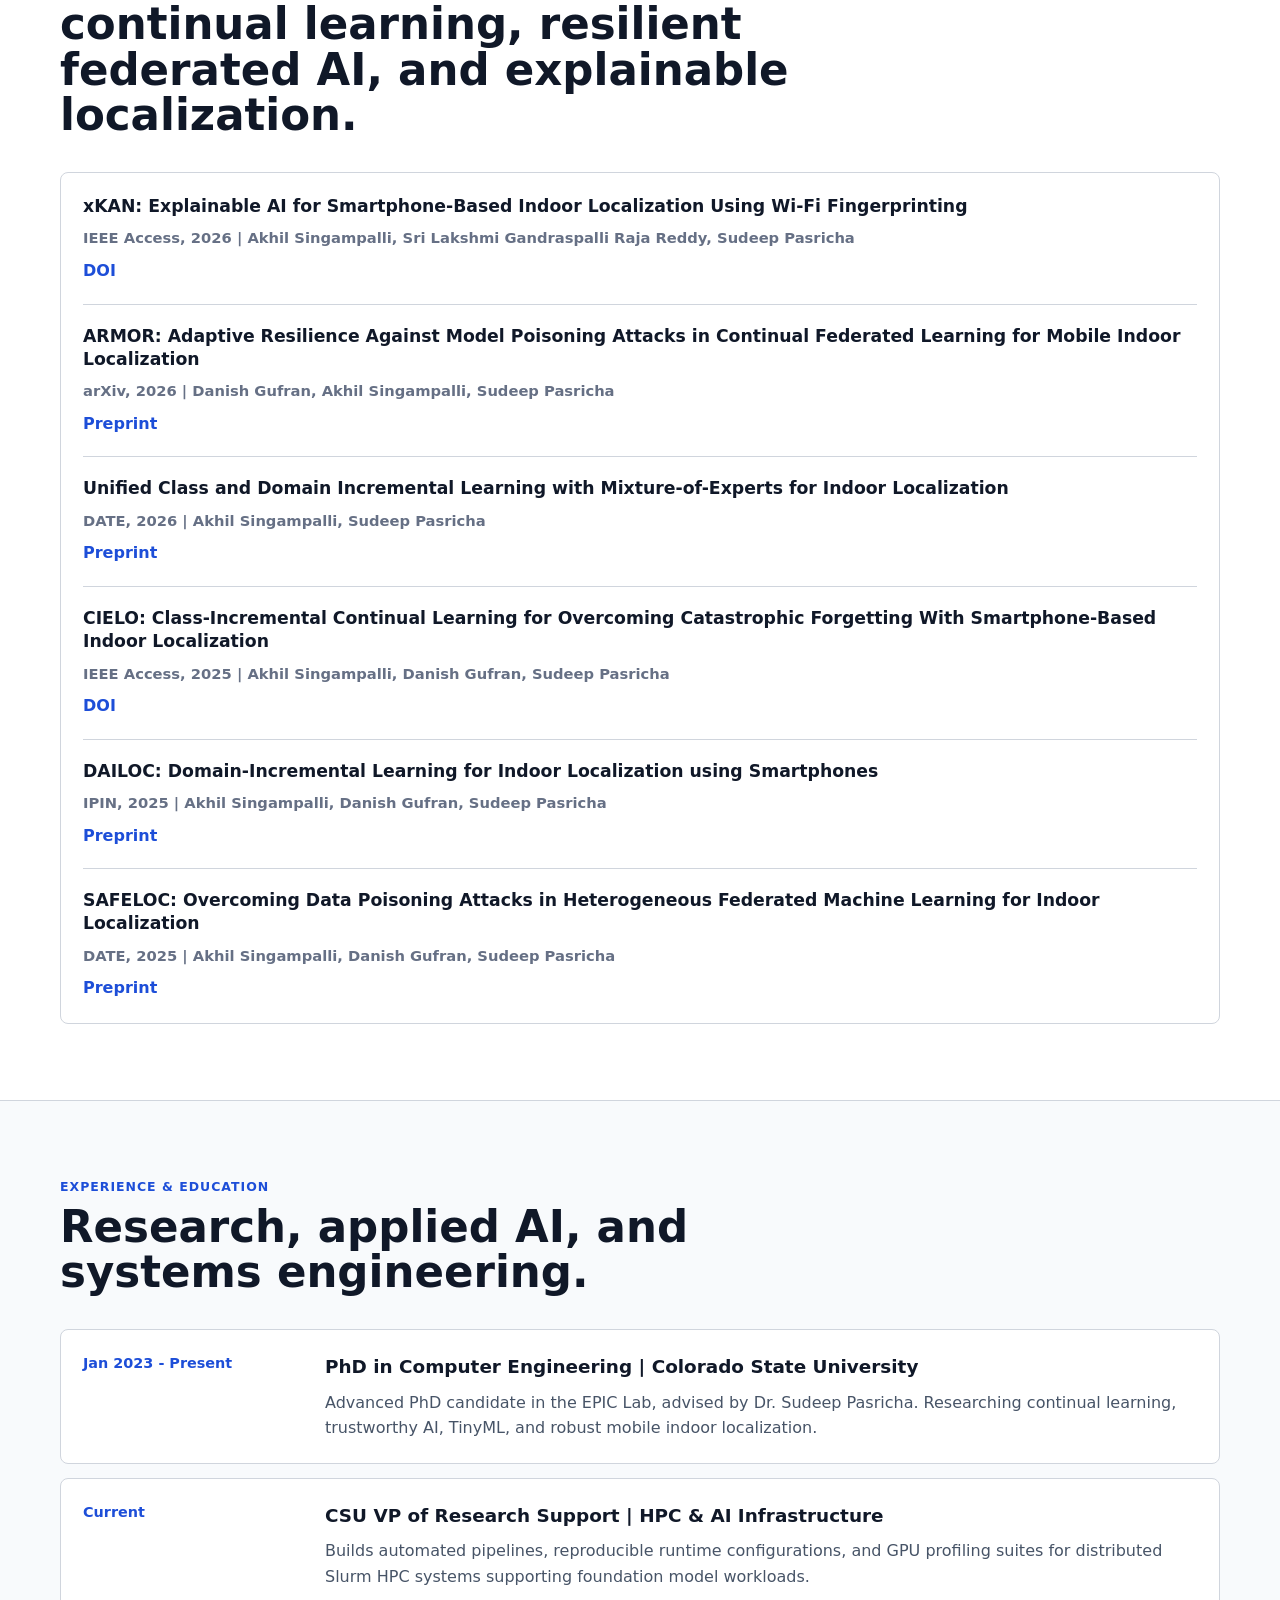
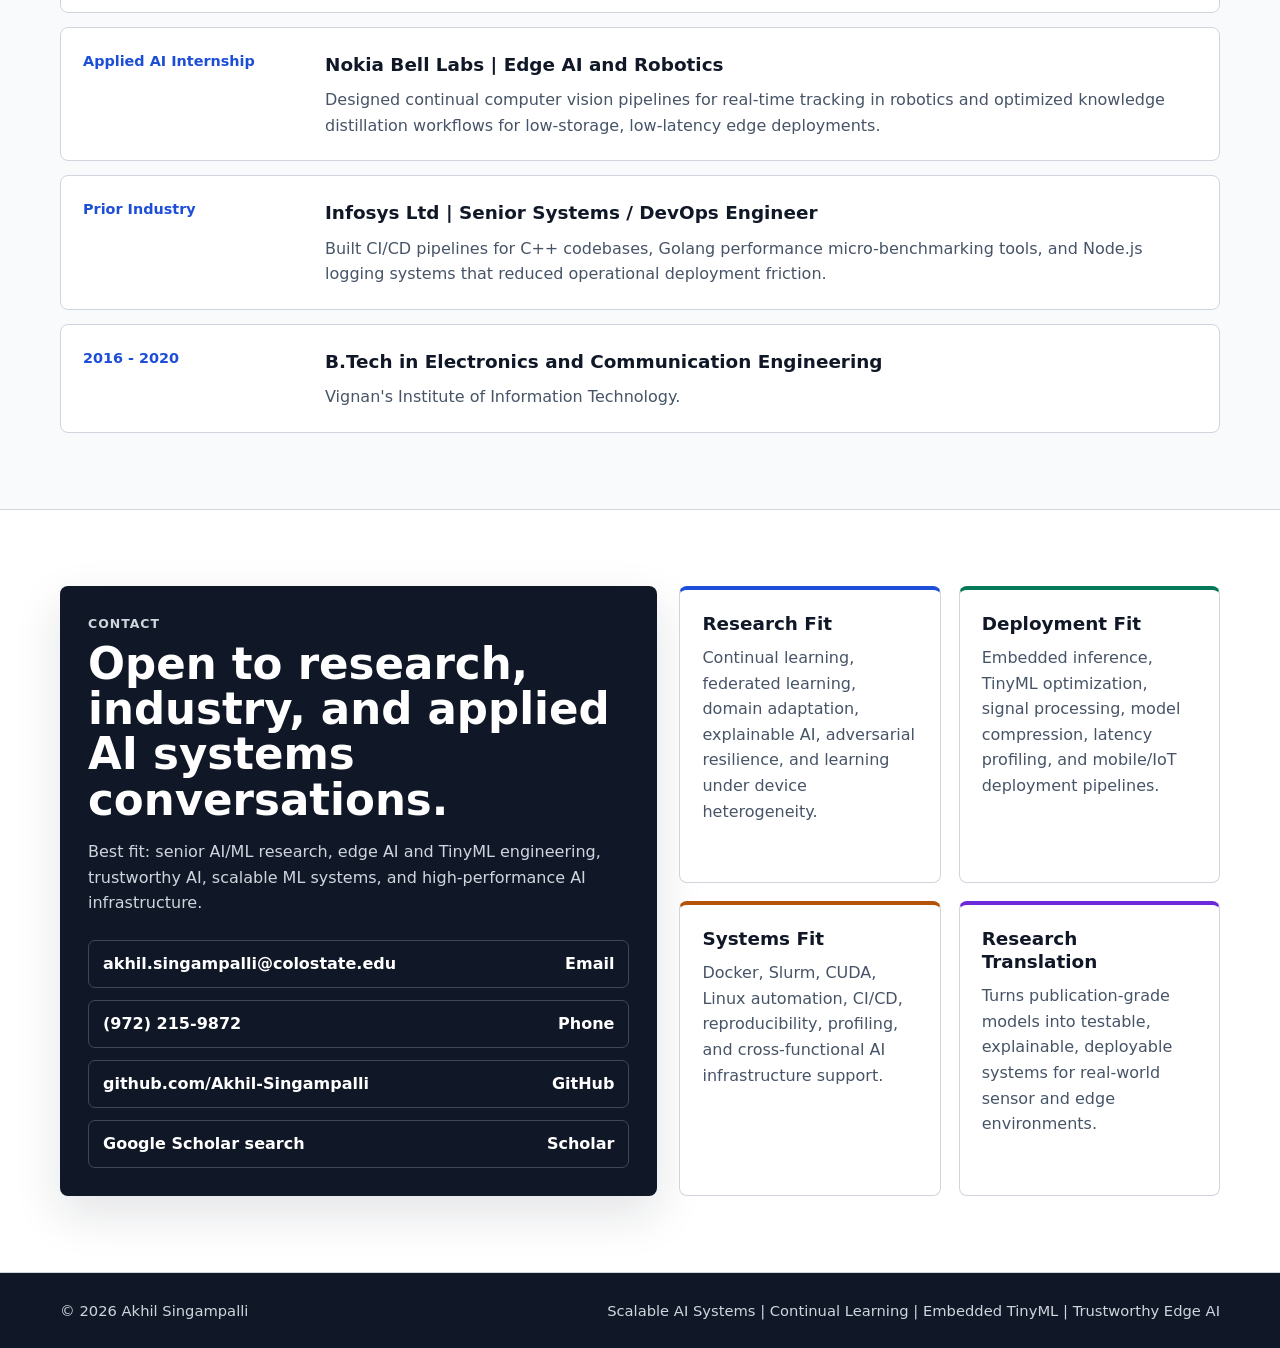
==== commit 878df15c: "Add selected projects section" ====
--- a/index.html
+++ b/index.html
@@ -603,6 +603,7 @@
         <li><a href="#research">Research</a></li>
         <li><a href="#skills">Skills</a></li>
         <li><a href="#figures">Figures</a></li>
+        <li><a href="#projects">Projects</a></li>
         <li><a href="#publications">Publications</a></li>
         <li><a href="#experience">Experience</a></li>
         <li><a href="#contact">Contact</a></li>
@@ -759,6 +760,38 @@
       </div>
     </section>
 
+    <section id="projects">
+      <div class="wrap">
+        <div class="section-head">
+          <p class="kicker">Projects</p>
+          <h2>Applied systems work beyond publications.</h2>
+          <p class="lede">Selected projects that show Akhil's range across deep learning application development, high-performance AI infrastructure, and practical measurement of model/runtime behavior.</p>
+        </div>
+        <div class="grid-2">
+          <article class="card accent-blue">
+            <h3>Neural Machine Translation System</h3>
+            <p>Built an NMT pipeline for sequence-to-sequence translation, covering data preprocessing, tokenization, model training, evaluation, and inference. The project strengthened hands-on experience with attention-based deep learning workflows and end-to-end NLP experimentation.</p>
+            <div class="tags">
+              <span class="tag">NLP</span>
+              <span class="tag">Seq2Seq</span>
+              <span class="tag">Attention</span>
+              <span class="tag">Deep Learning</span>
+            </div>
+          </article>
+          <article class="card accent-green">
+            <h3>GPU Profiling on NVIDIA DGX Spark</h3>
+            <p>Developed a profiling workflow for GPU workloads on NVIDIA DGX Spark, focusing on runtime behavior, GPU utilization, memory pressure, and bottleneck discovery. The project connects Akhil's HPC infrastructure work with practical performance engineering for AI systems.</p>
+            <div class="tags">
+              <span class="tag">GPU Profiling</span>
+              <span class="tag">NVIDIA DGX</span>
+              <span class="tag">CUDA</span>
+              <span class="tag">HPC</span>
+            </div>
+          </article>
+        </div>
+      </div>
+    </section>
+
     <section id="publications">
       <div class="wrap">
         <div class="section-head">
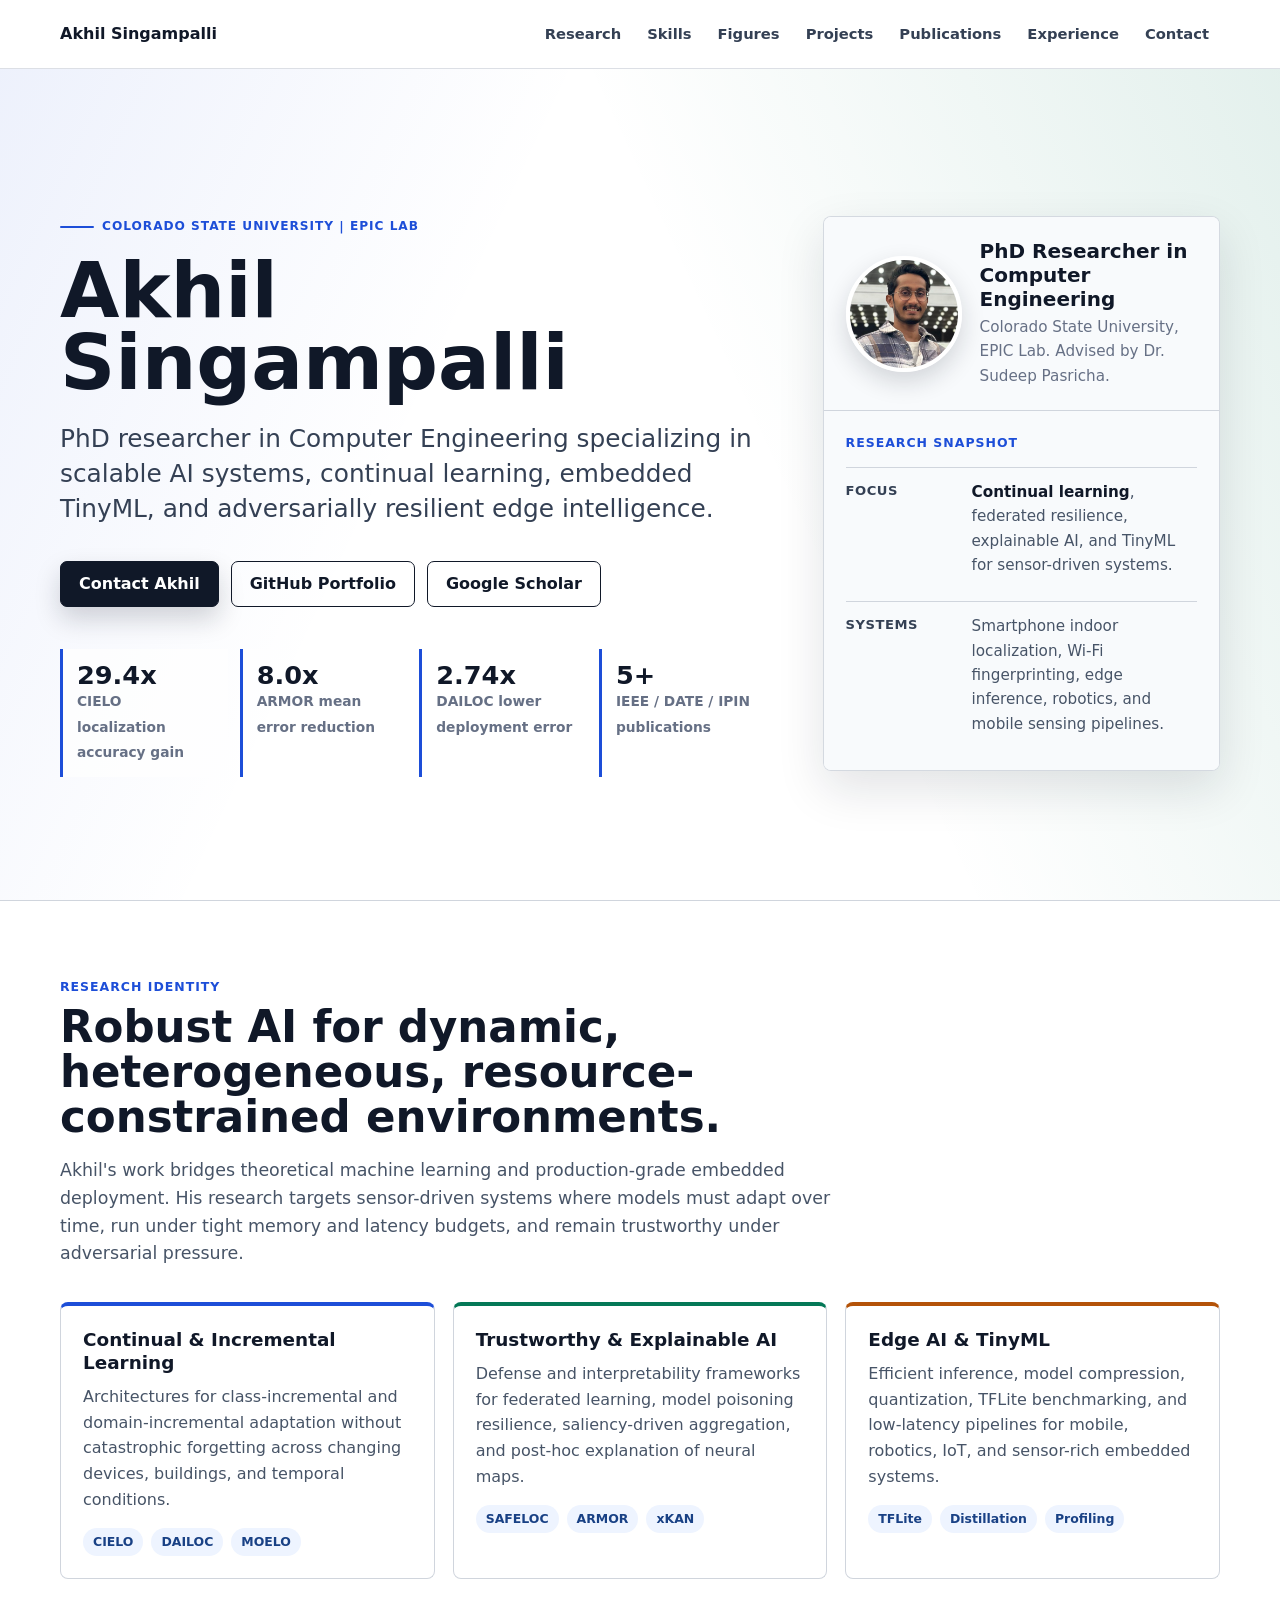
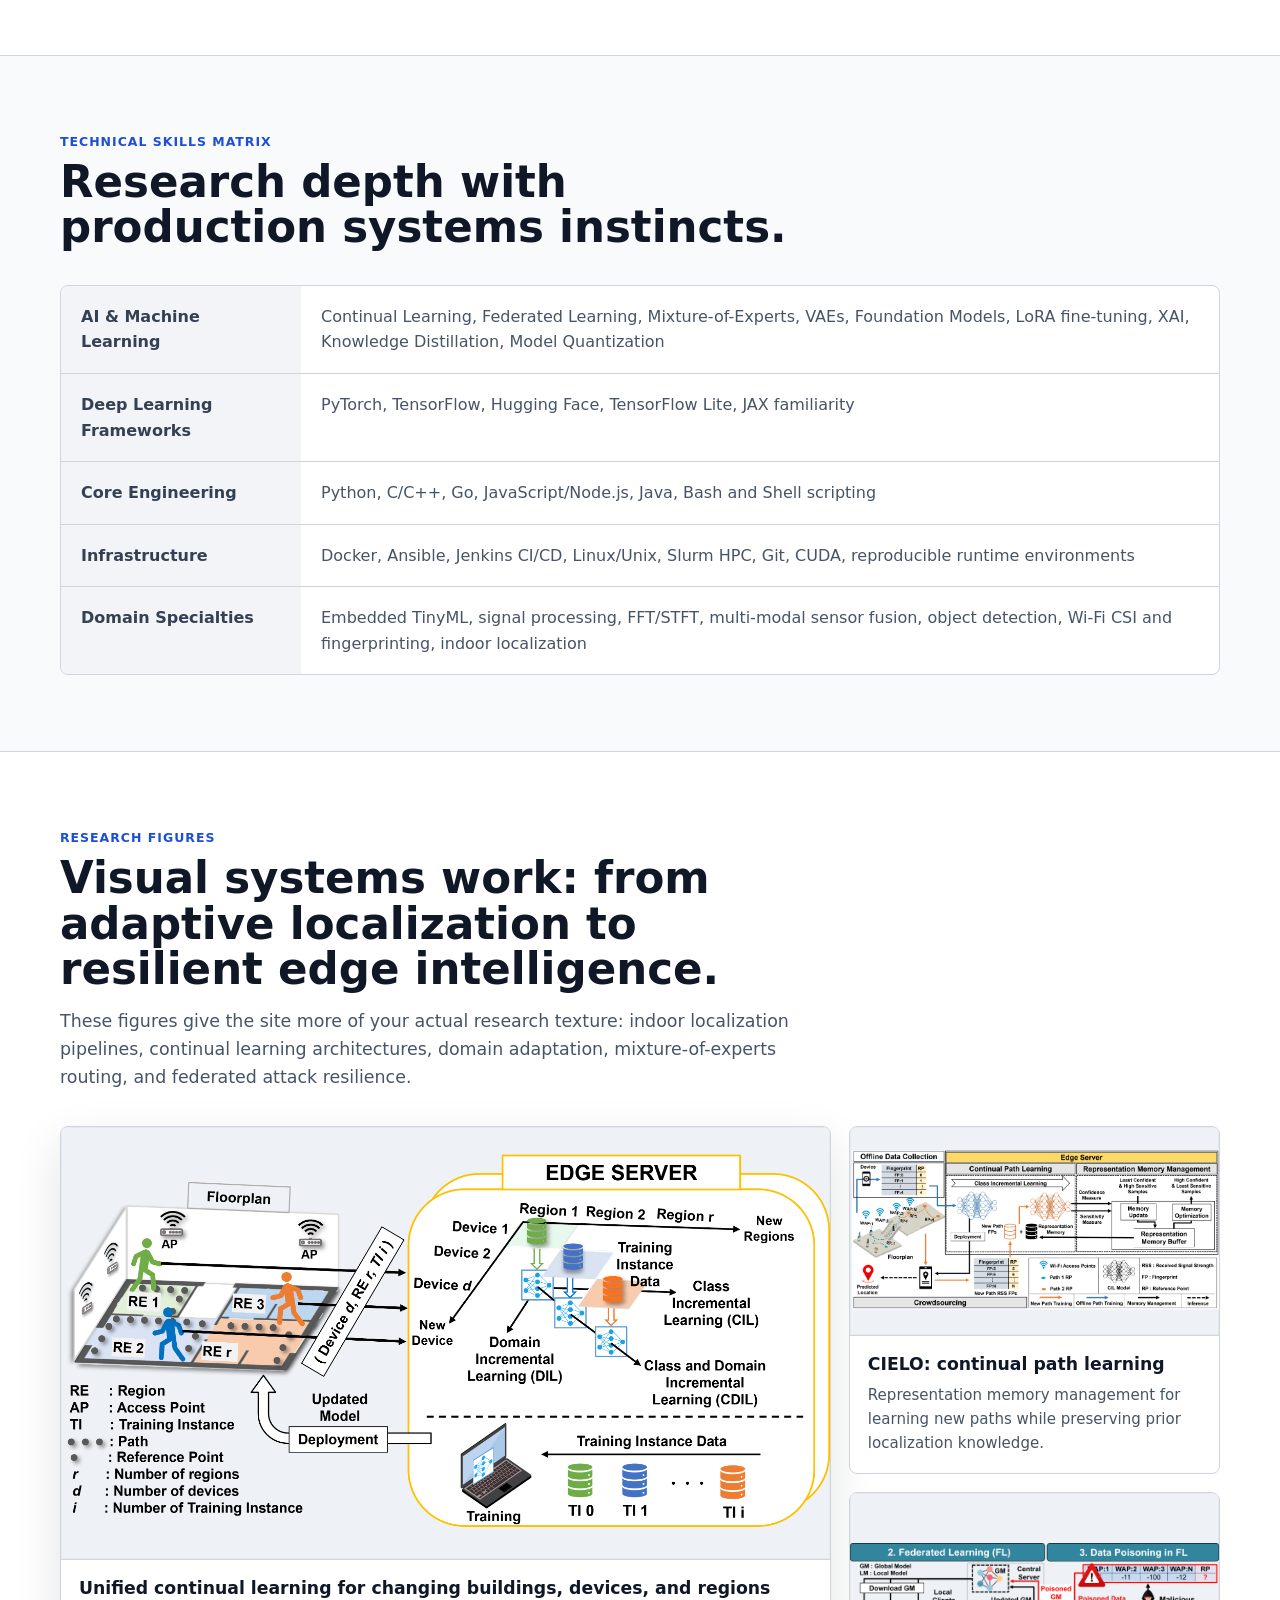
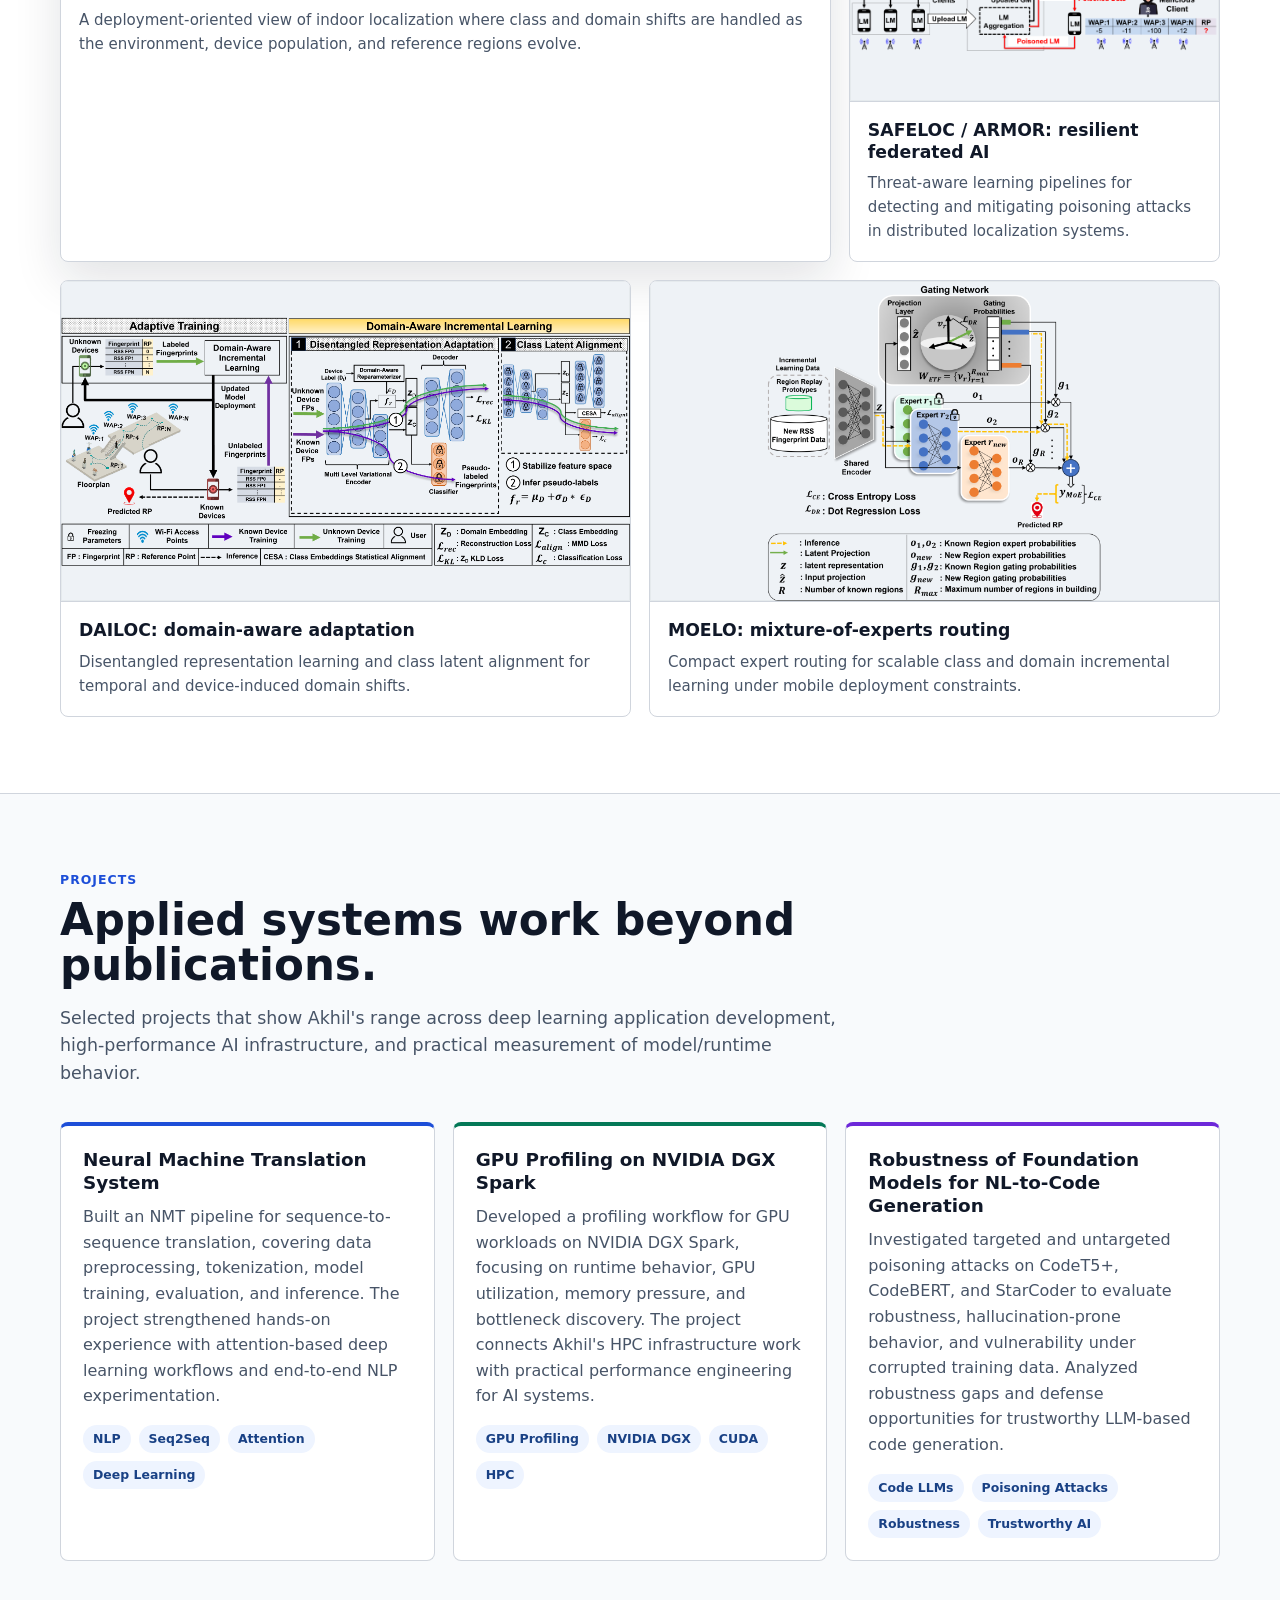
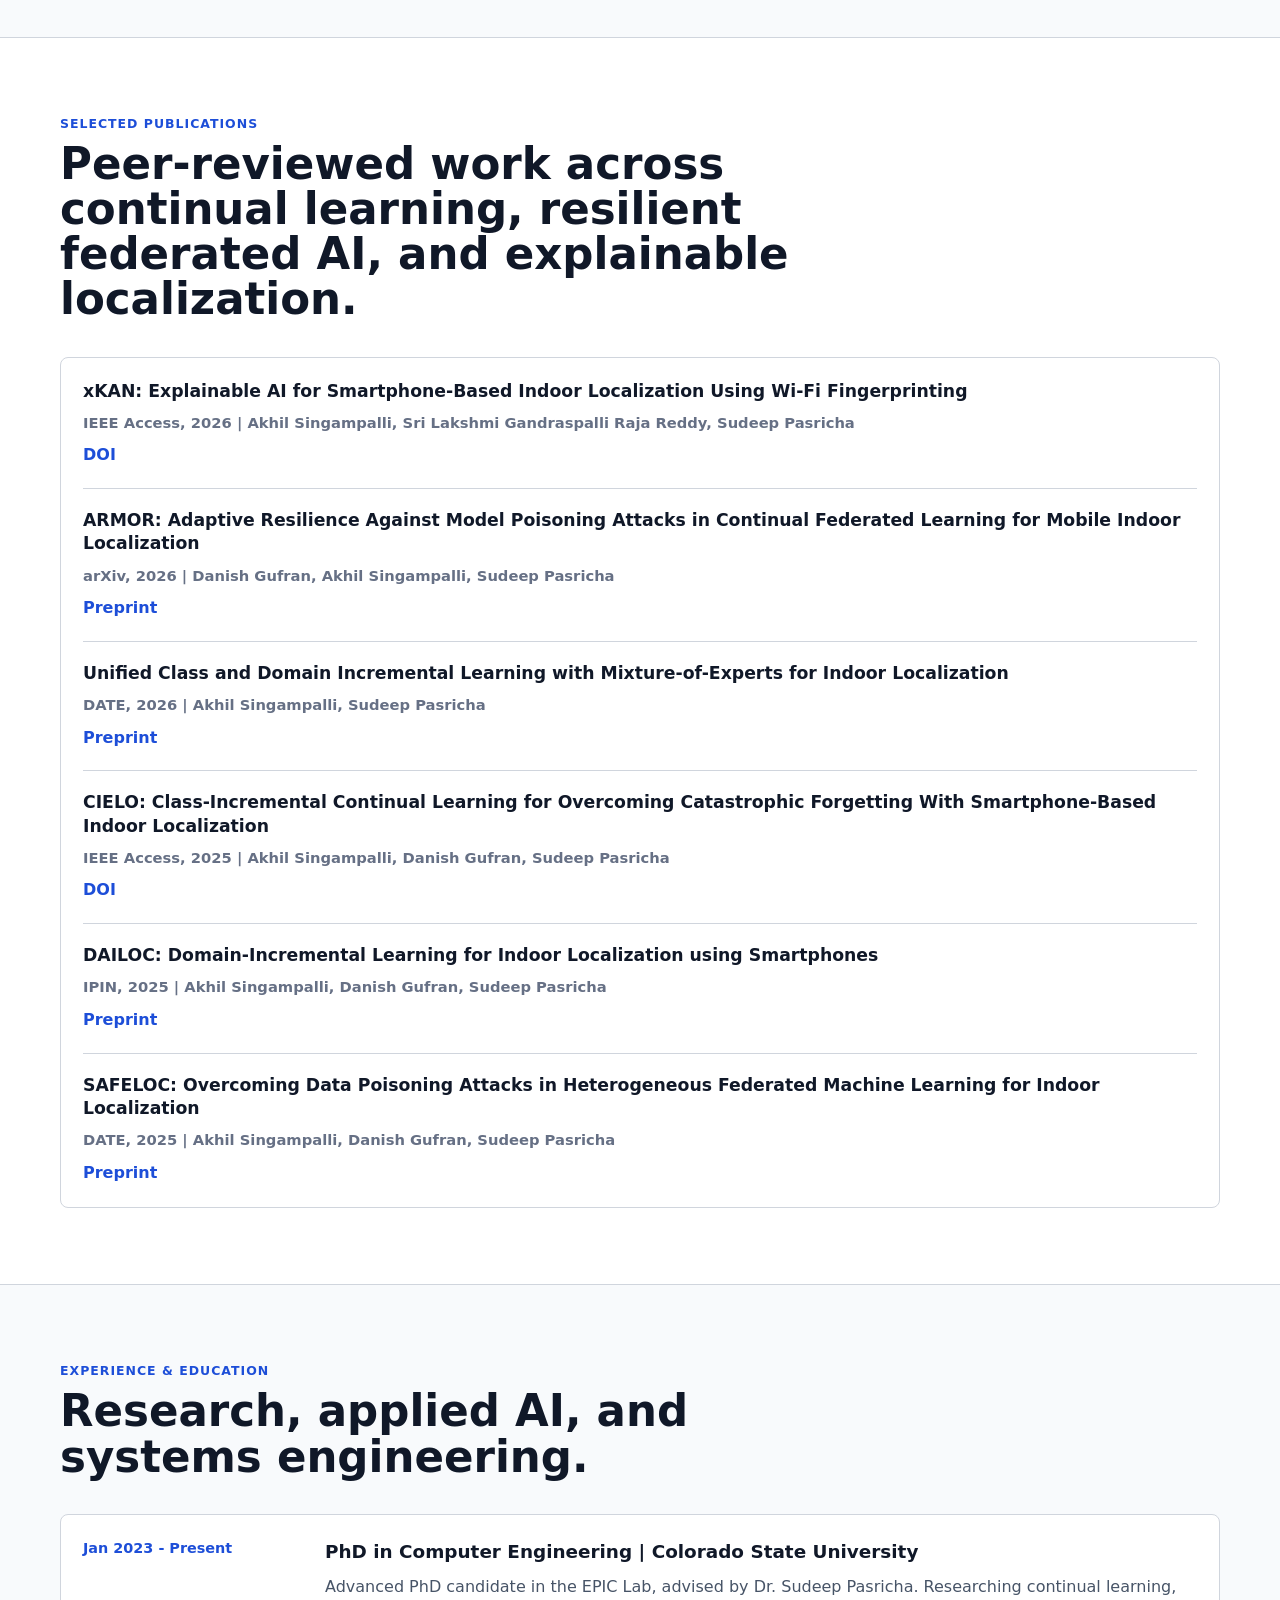
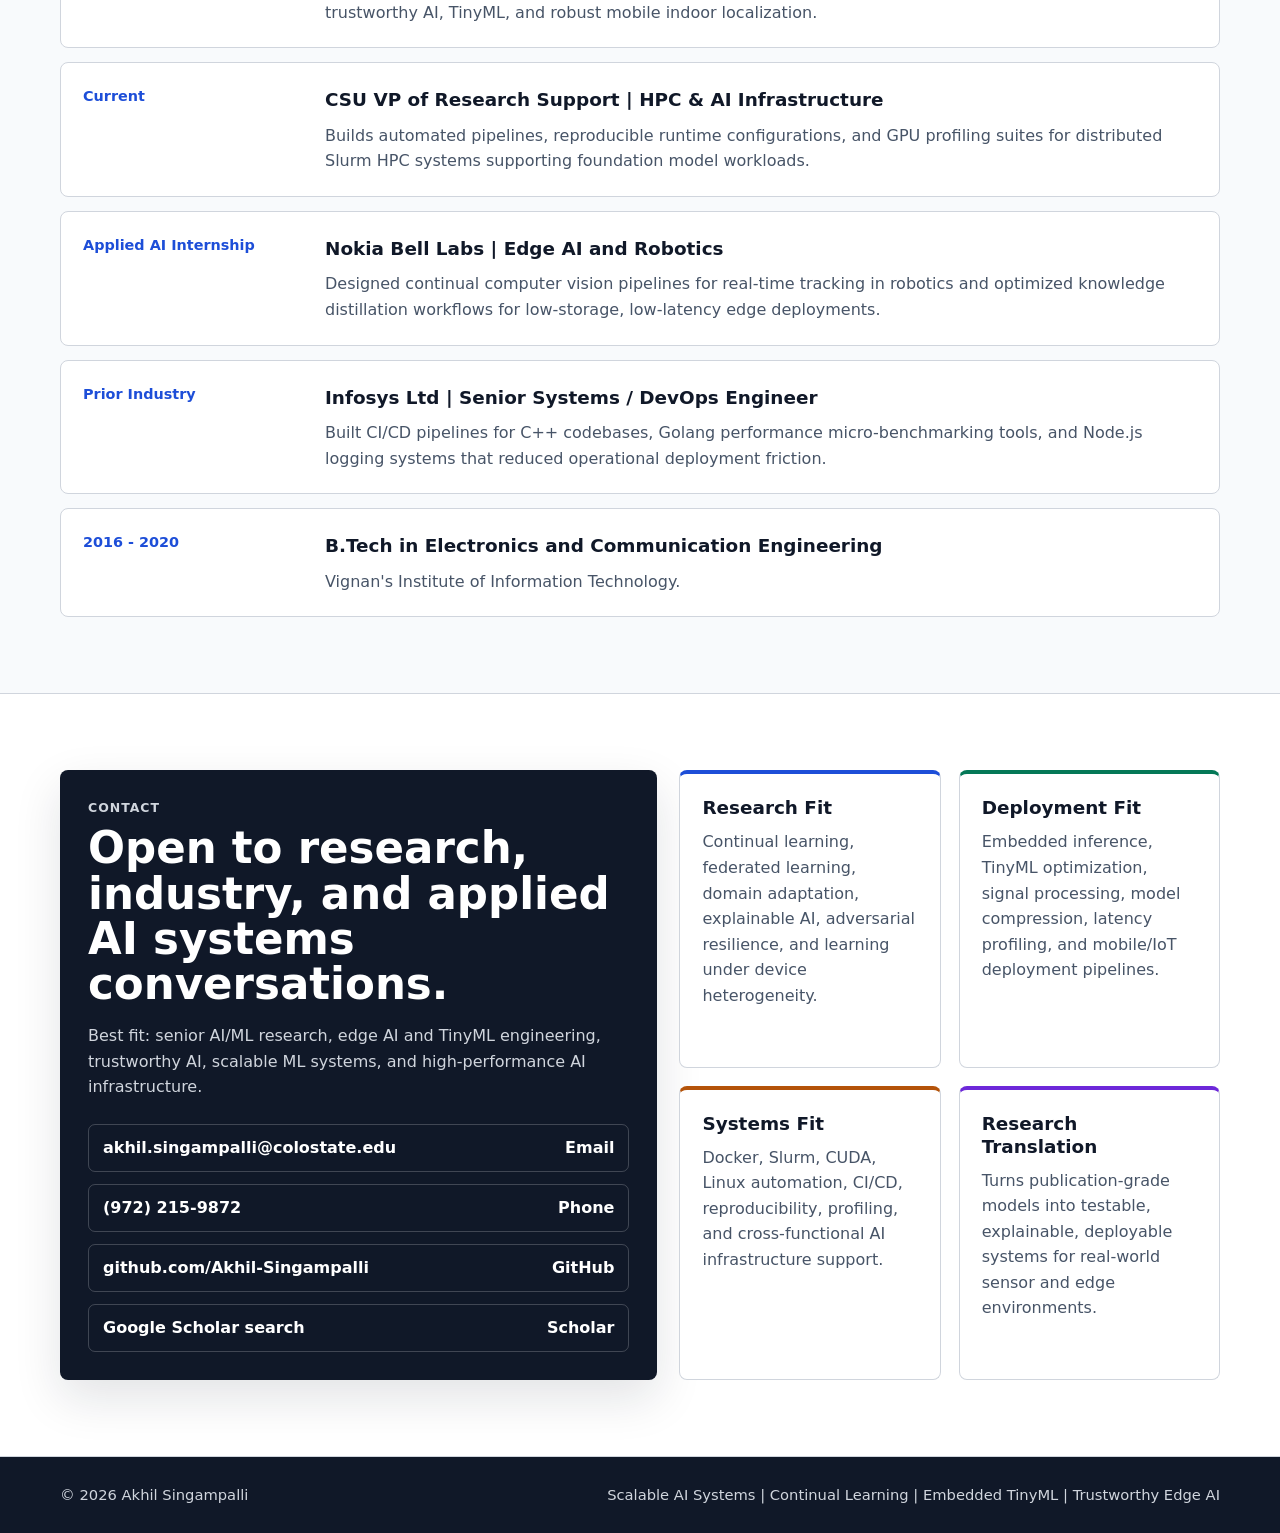
==== commit 9cf27a01: "Add foundation model robustness project" ====
--- a/index.html
+++ b/index.html
@@ -767,7 +767,7 @@
           <h2>Applied systems work beyond publications.</h2>
           <p class="lede">Selected projects that show Akhil's range across deep learning application development, high-performance AI infrastructure, and practical measurement of model/runtime behavior.</p>
         </div>
-        <div class="grid-2">
+        <div class="grid-3">
           <article class="card accent-blue">
             <h3>Neural Machine Translation System</h3>
             <p>Built an NMT pipeline for sequence-to-sequence translation, covering data preprocessing, tokenization, model training, evaluation, and inference. The project strengthened hands-on experience with attention-based deep learning workflows and end-to-end NLP experimentation.</p>
@@ -786,6 +786,16 @@
               <span class="tag">NVIDIA DGX</span>
               <span class="tag">CUDA</span>
               <span class="tag">HPC</span>
+            </div>
+          </article>
+          <article class="card accent-violet">
+            <h3>Robustness of Foundation Models for NL-to-Code Generation</h3>
+            <p>Investigated targeted and untargeted poisoning attacks on CodeT5+, CodeBERT, and StarCoder to evaluate robustness, hallucination-prone behavior, and vulnerability under corrupted training data. Analyzed robustness gaps and defense opportunities for trustworthy LLM-based code generation.</p>
+            <div class="tags">
+              <span class="tag">Code LLMs</span>
+              <span class="tag">Poisoning Attacks</span>
+              <span class="tag">Robustness</span>
+              <span class="tag">Trustworthy AI</span>
             </div>
           </article>
         </div>
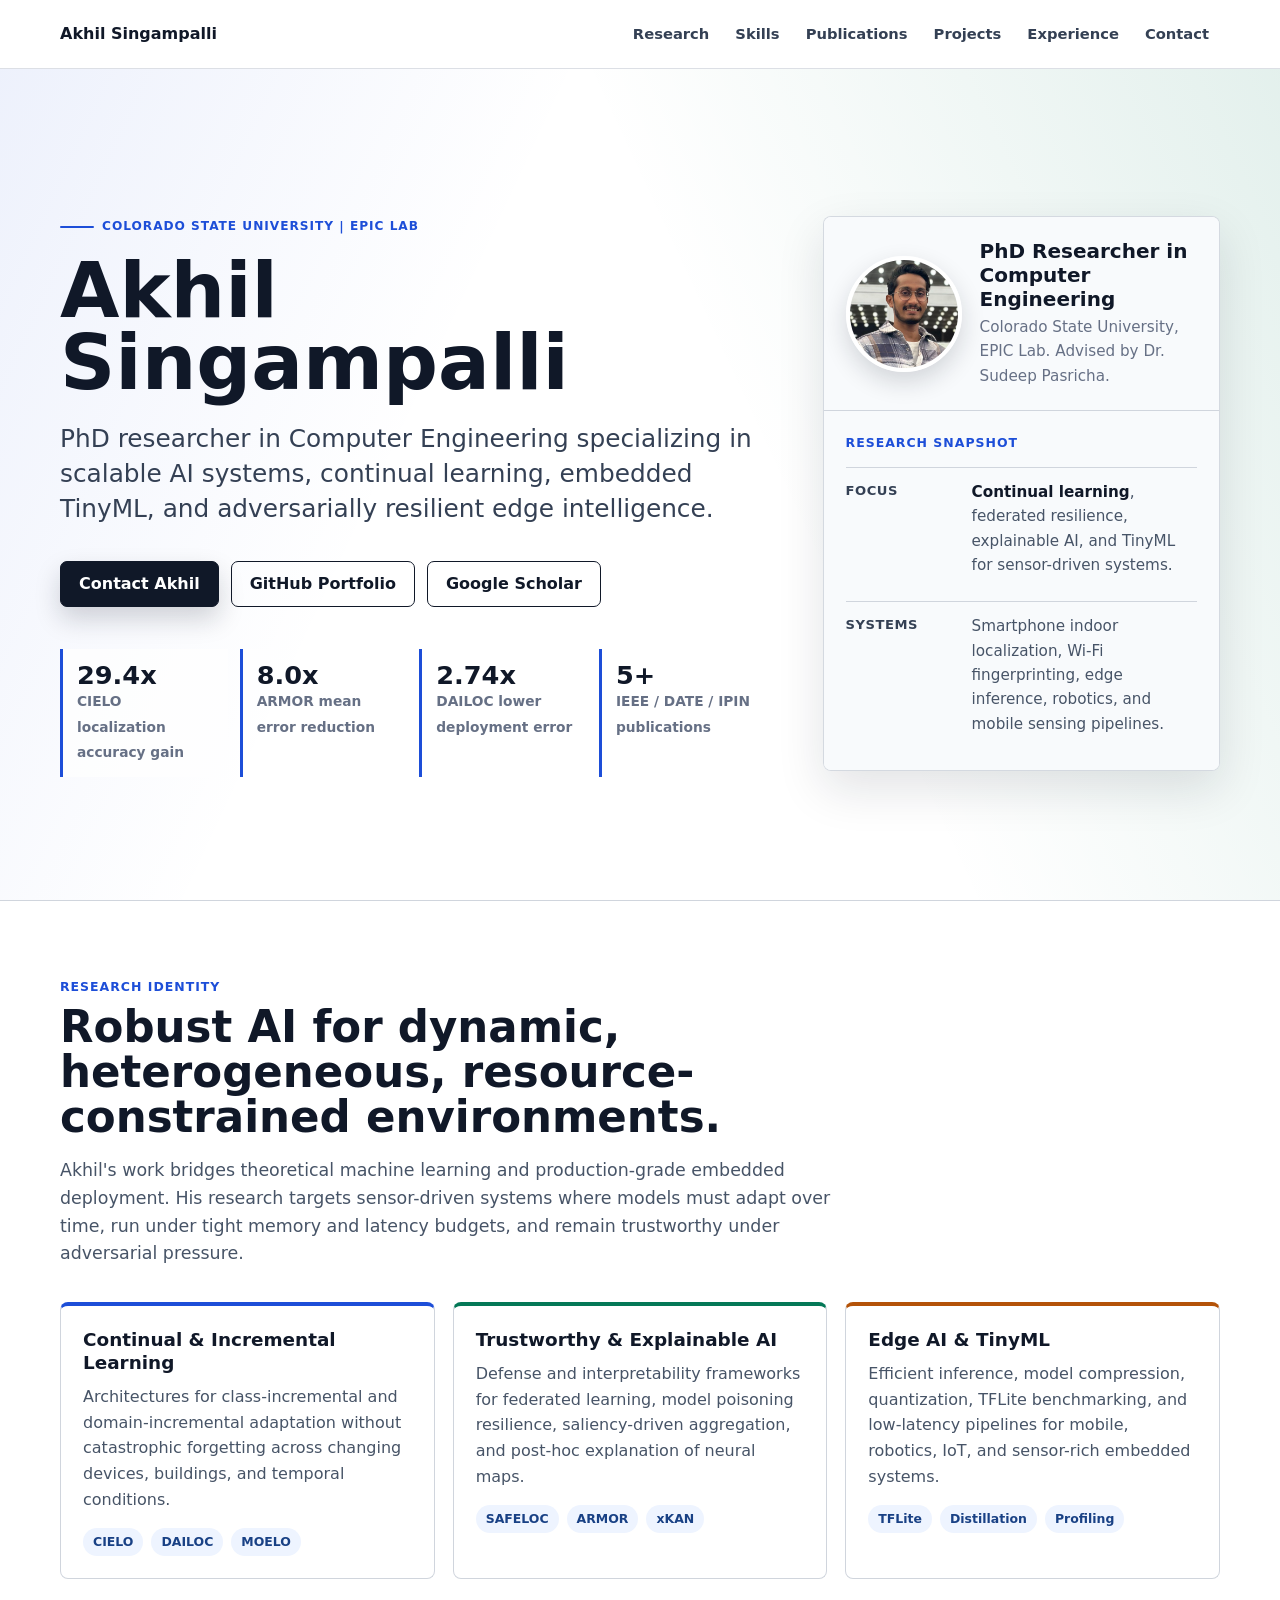
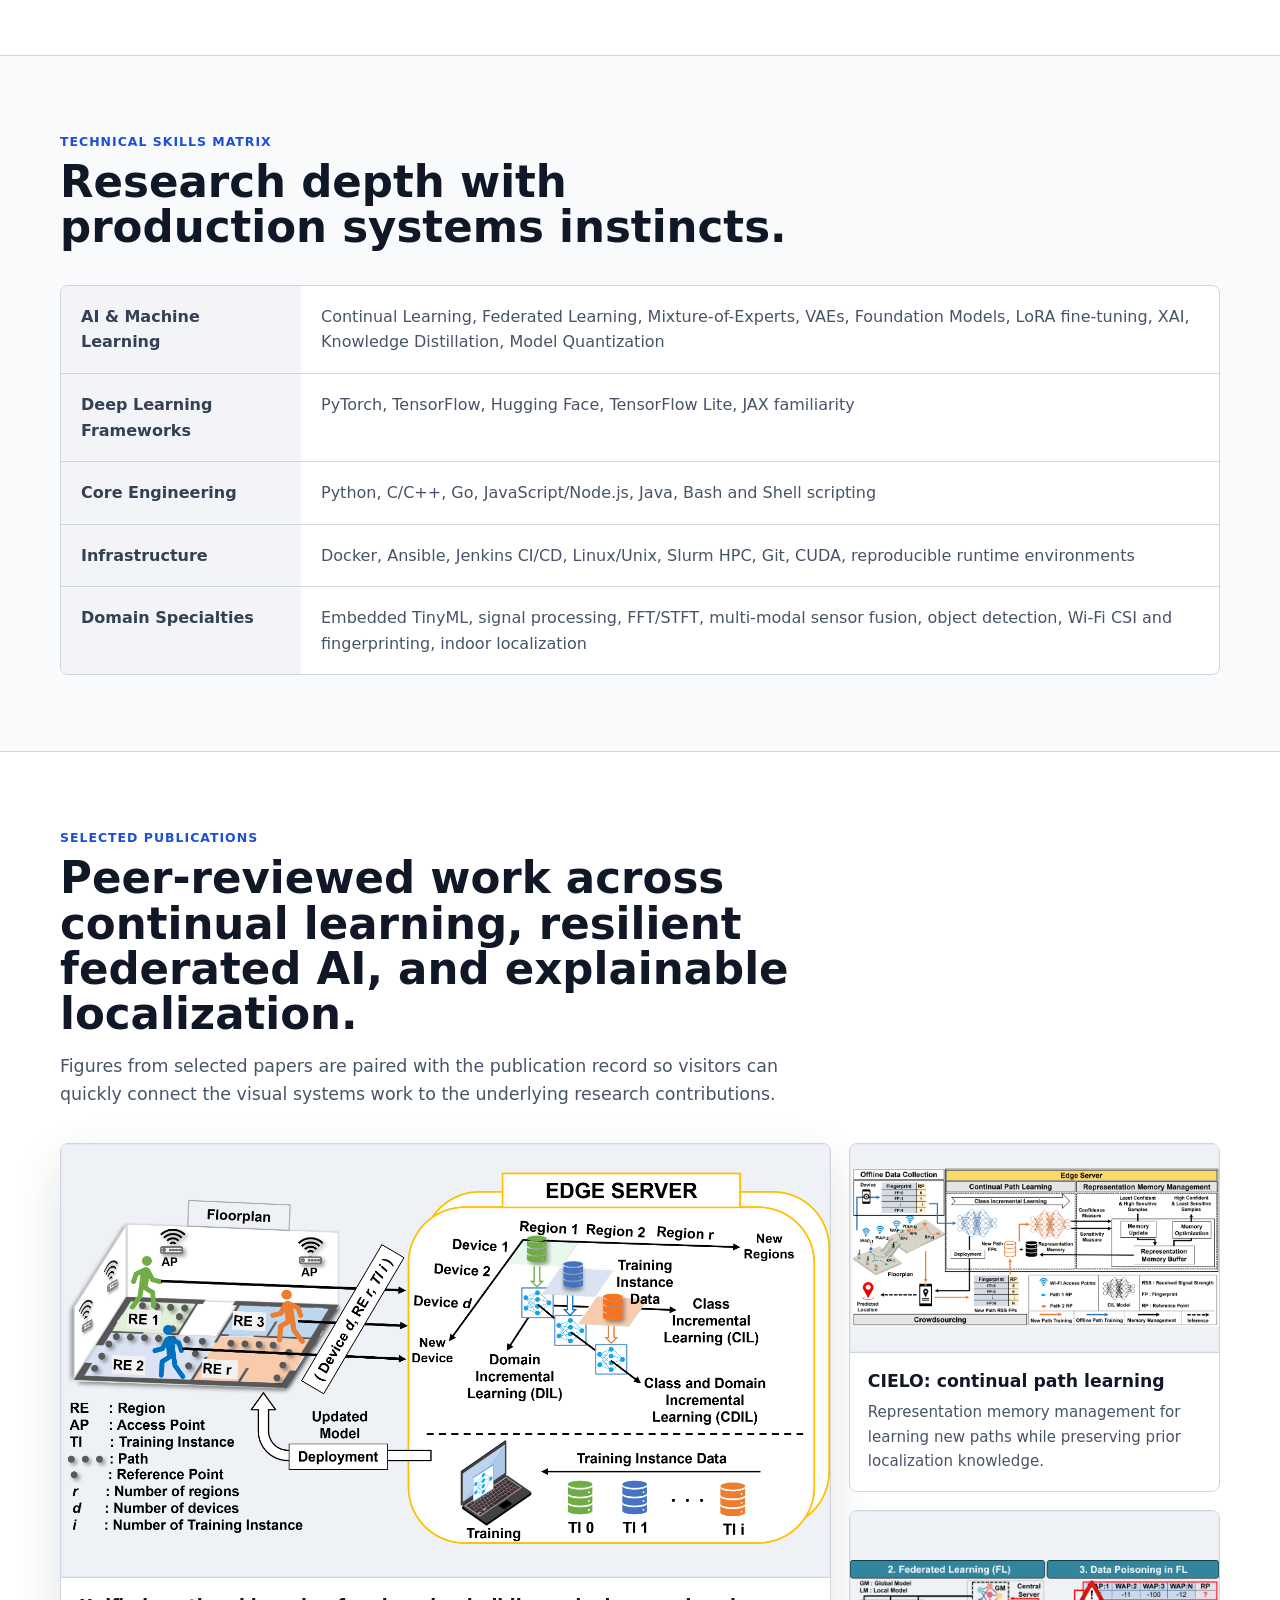
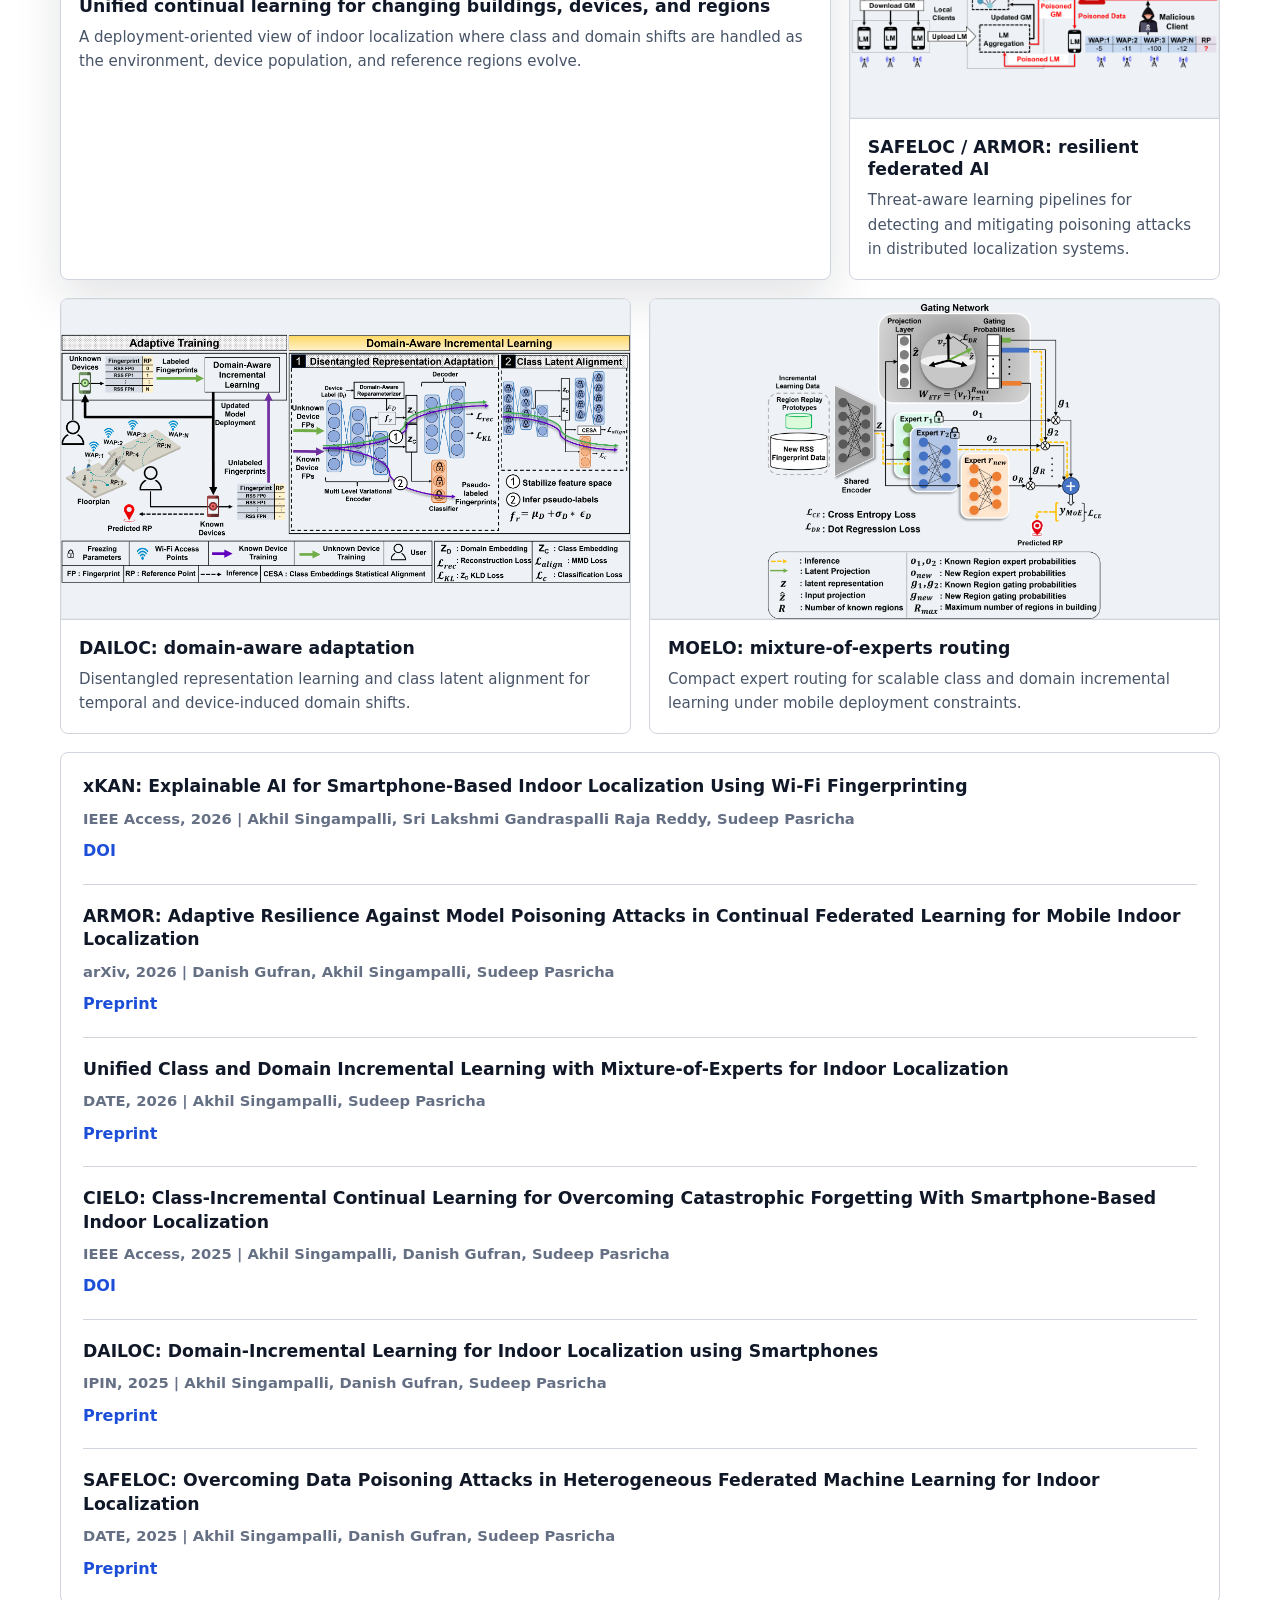
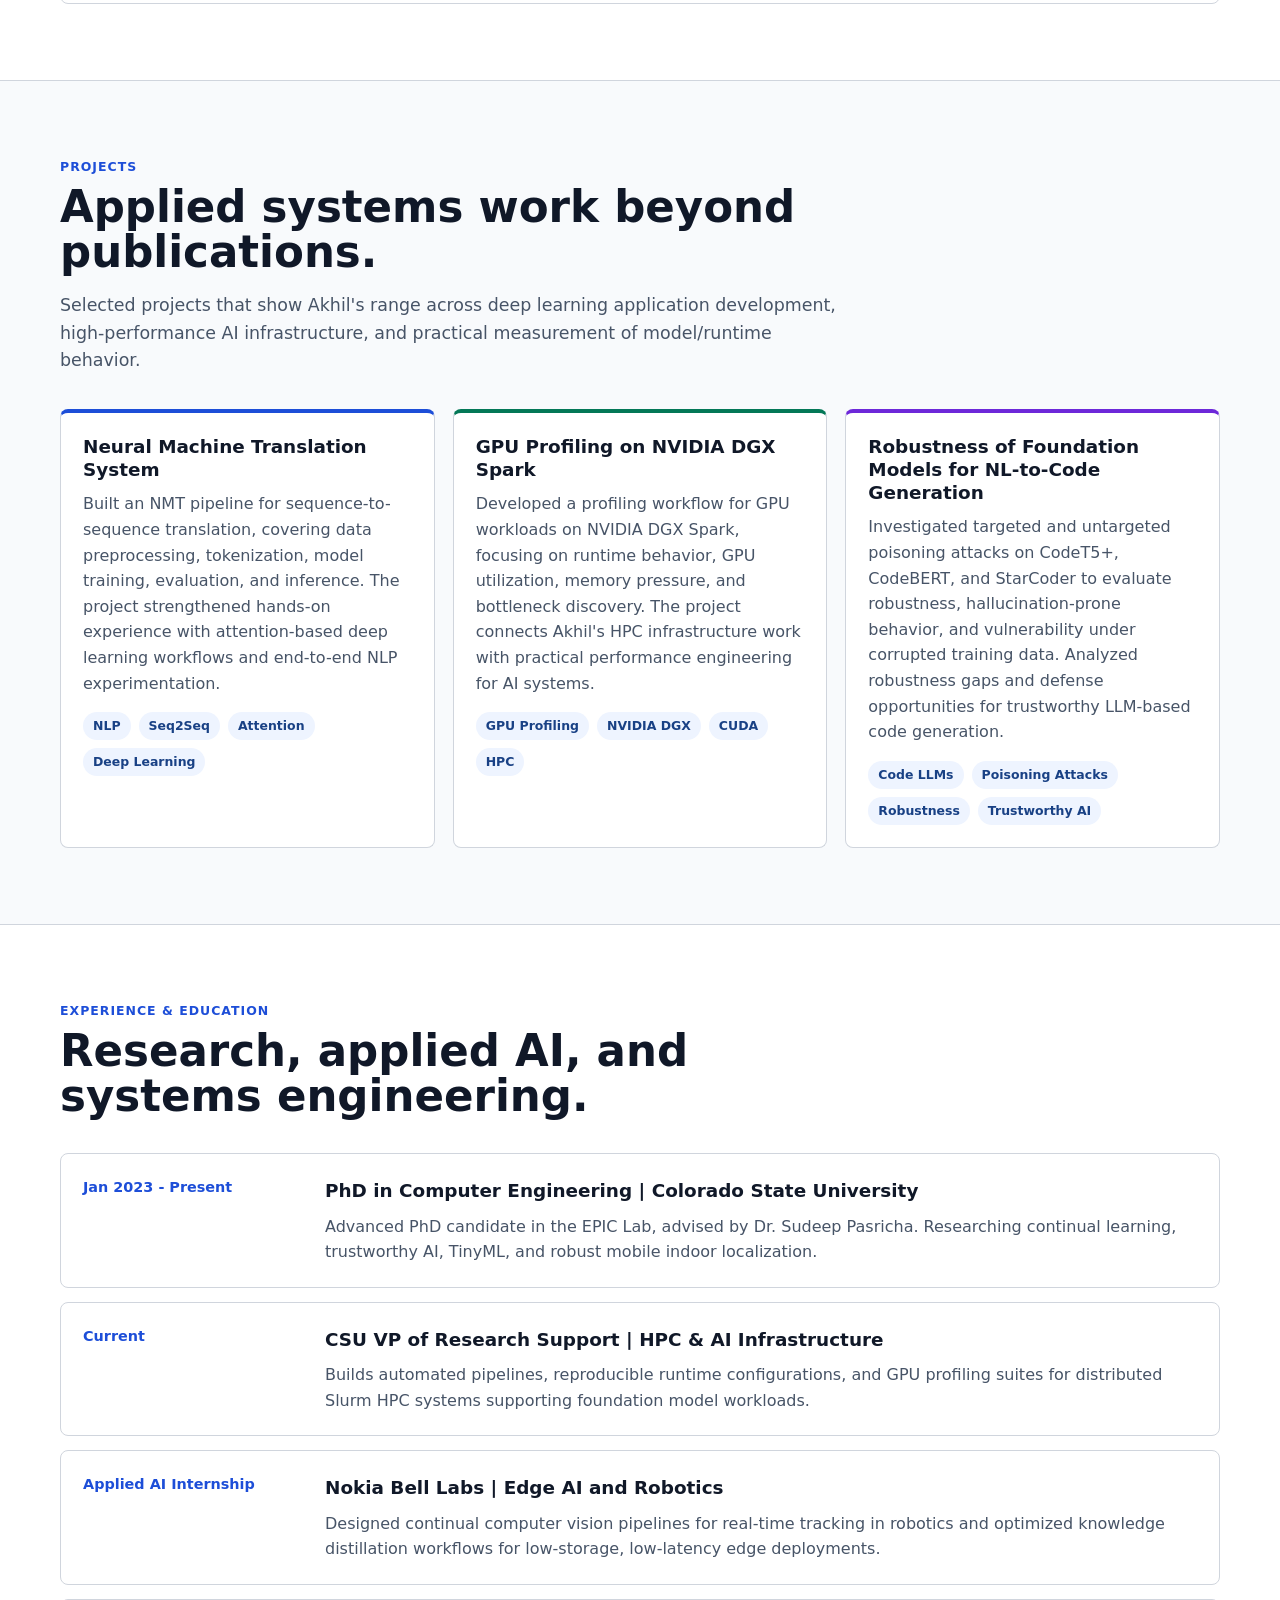
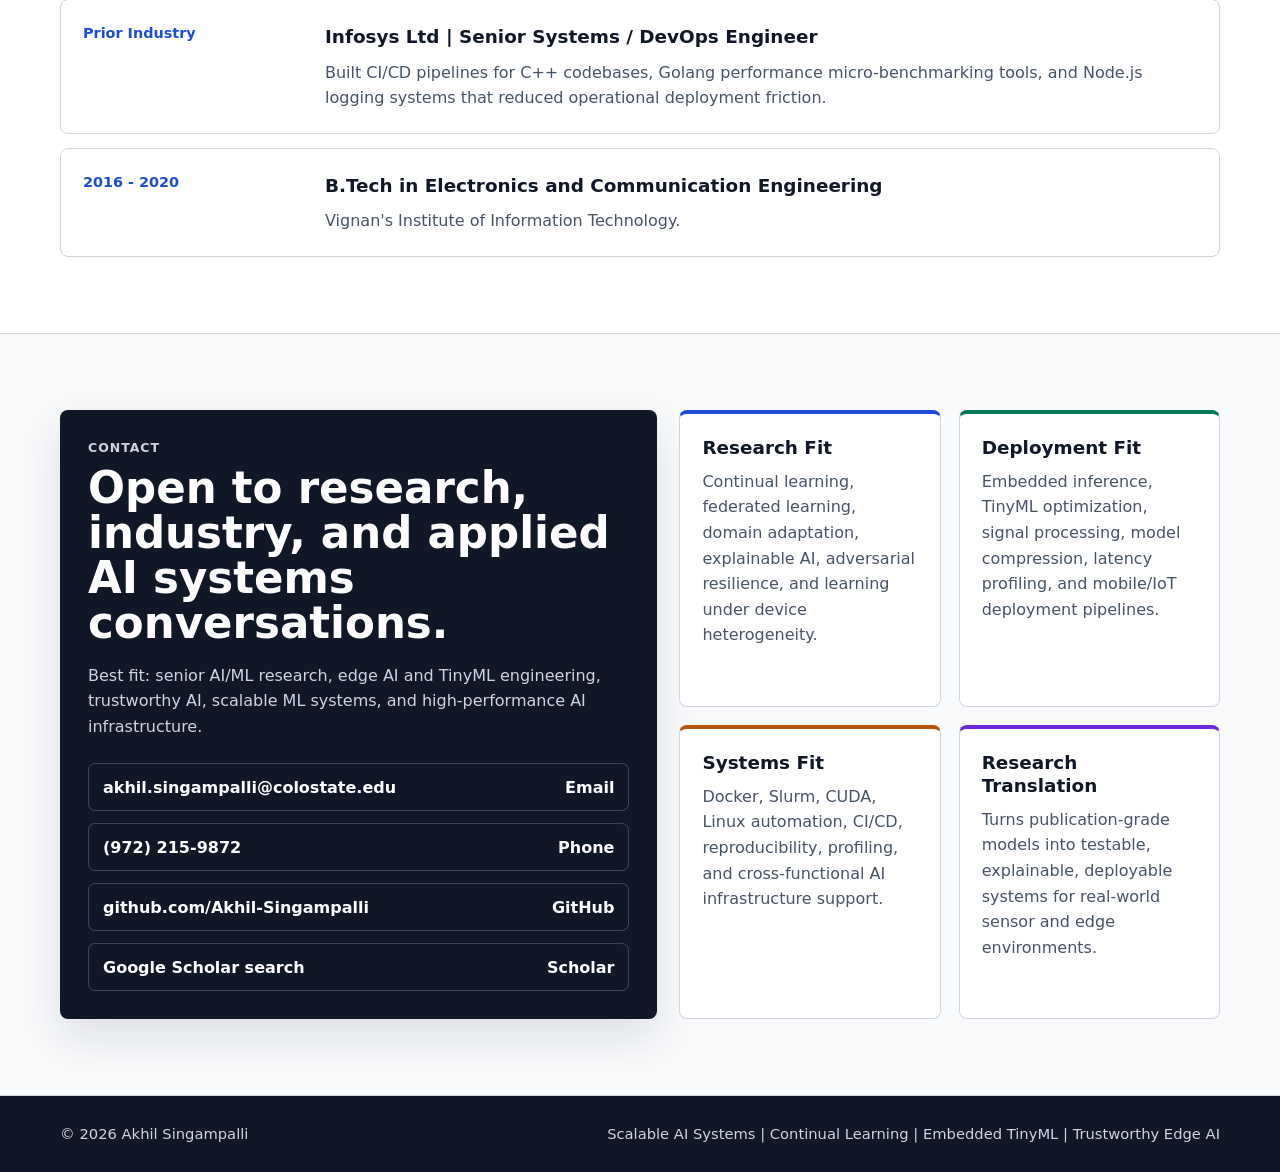
==== commit 2023107a: "Merge figures into publications section" ====
--- a/index.html
+++ b/index.html
@@ -602,9 +602,8 @@
       <ul class="nav-links">
         <li><a href="#research">Research</a></li>
         <li><a href="#skills">Skills</a></li>
-        <li><a href="#figures">Figures</a></li>
+        <li><a href="#publications">Publications</a></li>
         <li><a href="#projects">Projects</a></li>
-        <li><a href="#publications">Publications</a></li>
         <li><a href="#experience">Experience</a></li>
         <li><a href="#contact">Contact</a></li>
       </ul>
@@ -699,12 +698,12 @@
       </div>
     </section>
 
-    <section id="figures">
+    <section id="publications">
       <div class="wrap">
         <div class="section-head">
-          <p class="kicker">Research Figures</p>
-          <h2>Visual systems work: from adaptive localization to resilient edge intelligence.</h2>
-          <p class="lede">These figures give the site more of your actual research texture: indoor localization pipelines, continual learning architectures, domain adaptation, mixture-of-experts routing, and federated attack resilience.</p>
+          <p class="kicker">Selected Publications</p>
+          <h2>Peer-reviewed work across continual learning, resilient federated AI, and explainable localization.</h2>
+          <p class="lede">Figures from selected papers are paired with the publication record so visitors can quickly connect the visual systems work to the underlying research contributions.</p>
         </div>
         <div class="figure-layout">
           <article class="figure-card featured">
@@ -757,6 +756,38 @@
             </div>
           </article>
         </div>
+        <div class="card figure-grid-extra">
+          <article class="publication">
+            <h3>xKAN: Explainable AI for Smartphone-Based Indoor Localization Using Wi-Fi Fingerprinting</h3>
+            <div class="publication-meta">IEEE Access, 2026 | Akhil Singampalli, Sri Lakshmi Gandraspalli Raja Reddy, Sudeep Pasricha</div>
+            <a href="https://doi.org/10.1109/ACCESS.2026.3678819" target="_blank" rel="noreferrer">DOI</a>
+          </article>
+          <article class="publication">
+            <h3>ARMOR: Adaptive Resilience Against Model Poisoning Attacks in Continual Federated Learning for Mobile Indoor Localization</h3>
+            <div class="publication-meta">arXiv, 2026 | Danish Gufran, Akhil Singampalli, Sudeep Pasricha</div>
+            <a href="https://arxiv.org/abs/2603.19594" target="_blank" rel="noreferrer">Preprint</a>
+          </article>
+          <article class="publication">
+            <h3>Unified Class and Domain Incremental Learning with Mixture-of-Experts for Indoor Localization</h3>
+            <div class="publication-meta">DATE, 2026 | Akhil Singampalli, Sudeep Pasricha</div>
+            <a href="https://arxiv.org/abs/2511.17829" target="_blank" rel="noreferrer">Preprint</a>
+          </article>
+          <article class="publication">
+            <h3>CIELO: Class-Incremental Continual Learning for Overcoming Catastrophic Forgetting With Smartphone-Based Indoor Localization</h3>
+            <div class="publication-meta">IEEE Access, 2025 | Akhil Singampalli, Danish Gufran, Sudeep Pasricha</div>
+            <a href="https://doi.org/10.1109/ACCESS.2025.3561103" target="_blank" rel="noreferrer">DOI</a>
+          </article>
+          <article class="publication">
+            <h3>DAILOC: Domain-Incremental Learning for Indoor Localization using Smartphones</h3>
+            <div class="publication-meta">IPIN, 2025 | Akhil Singampalli, Danish Gufran, Sudeep Pasricha</div>
+            <a href="https://arxiv.org/abs/2506.15554" target="_blank" rel="noreferrer">Preprint</a>
+          </article>
+          <article class="publication">
+            <h3>SAFELOC: Overcoming Data Poisoning Attacks in Heterogeneous Federated Machine Learning for Indoor Localization</h3>
+            <div class="publication-meta">DATE, 2025 | Akhil Singampalli, Danish Gufran, Sudeep Pasricha</div>
+            <a href="https://arxiv.org/abs/2411.09055" target="_blank" rel="noreferrer">Preprint</a>
+          </article>
+        </div>
       </div>
     </section>
 
@@ -797,47 +828,6 @@
               <span class="tag">Robustness</span>
               <span class="tag">Trustworthy AI</span>
             </div>
-          </article>
-        </div>
-      </div>
-    </section>
-
-    <section id="publications">
-      <div class="wrap">
-        <div class="section-head">
-          <p class="kicker">Selected Publications</p>
-          <h2>Peer-reviewed work across continual learning, resilient federated AI, and explainable localization.</h2>
-        </div>
-        <div class="card">
-          <article class="publication">
-            <h3>xKAN: Explainable AI for Smartphone-Based Indoor Localization Using Wi-Fi Fingerprinting</h3>
-            <div class="publication-meta">IEEE Access, 2026 | Akhil Singampalli, Sri Lakshmi Gandraspalli Raja Reddy, Sudeep Pasricha</div>
-            <a href="https://doi.org/10.1109/ACCESS.2026.3678819" target="_blank" rel="noreferrer">DOI</a>
-          </article>
-          <article class="publication">
-            <h3>ARMOR: Adaptive Resilience Against Model Poisoning Attacks in Continual Federated Learning for Mobile Indoor Localization</h3>
-            <div class="publication-meta">arXiv, 2026 | Danish Gufran, Akhil Singampalli, Sudeep Pasricha</div>
-            <a href="https://arxiv.org/abs/2603.19594" target="_blank" rel="noreferrer">Preprint</a>
-          </article>
-          <article class="publication">
-            <h3>Unified Class and Domain Incremental Learning with Mixture-of-Experts for Indoor Localization</h3>
-            <div class="publication-meta">DATE, 2026 | Akhil Singampalli, Sudeep Pasricha</div>
-            <a href="https://arxiv.org/abs/2511.17829" target="_blank" rel="noreferrer">Preprint</a>
-          </article>
-          <article class="publication">
-            <h3>CIELO: Class-Incremental Continual Learning for Overcoming Catastrophic Forgetting With Smartphone-Based Indoor Localization</h3>
-            <div class="publication-meta">IEEE Access, 2025 | Akhil Singampalli, Danish Gufran, Sudeep Pasricha</div>
-            <a href="https://doi.org/10.1109/ACCESS.2025.3561103" target="_blank" rel="noreferrer">DOI</a>
-          </article>
-          <article class="publication">
-            <h3>DAILOC: Domain-Incremental Learning for Indoor Localization using Smartphones</h3>
-            <div class="publication-meta">IPIN, 2025 | Akhil Singampalli, Danish Gufran, Sudeep Pasricha</div>
-            <a href="https://arxiv.org/abs/2506.15554" target="_blank" rel="noreferrer">Preprint</a>
-          </article>
-          <article class="publication">
-            <h3>SAFELOC: Overcoming Data Poisoning Attacks in Heterogeneous Federated Machine Learning for Indoor Localization</h3>
-            <div class="publication-meta">DATE, 2025 | Akhil Singampalli, Danish Gufran, Sudeep Pasricha</div>
-            <a href="https://arxiv.org/abs/2411.09055" target="_blank" rel="noreferrer">Preprint</a>
           </article>
         </div>
       </div>
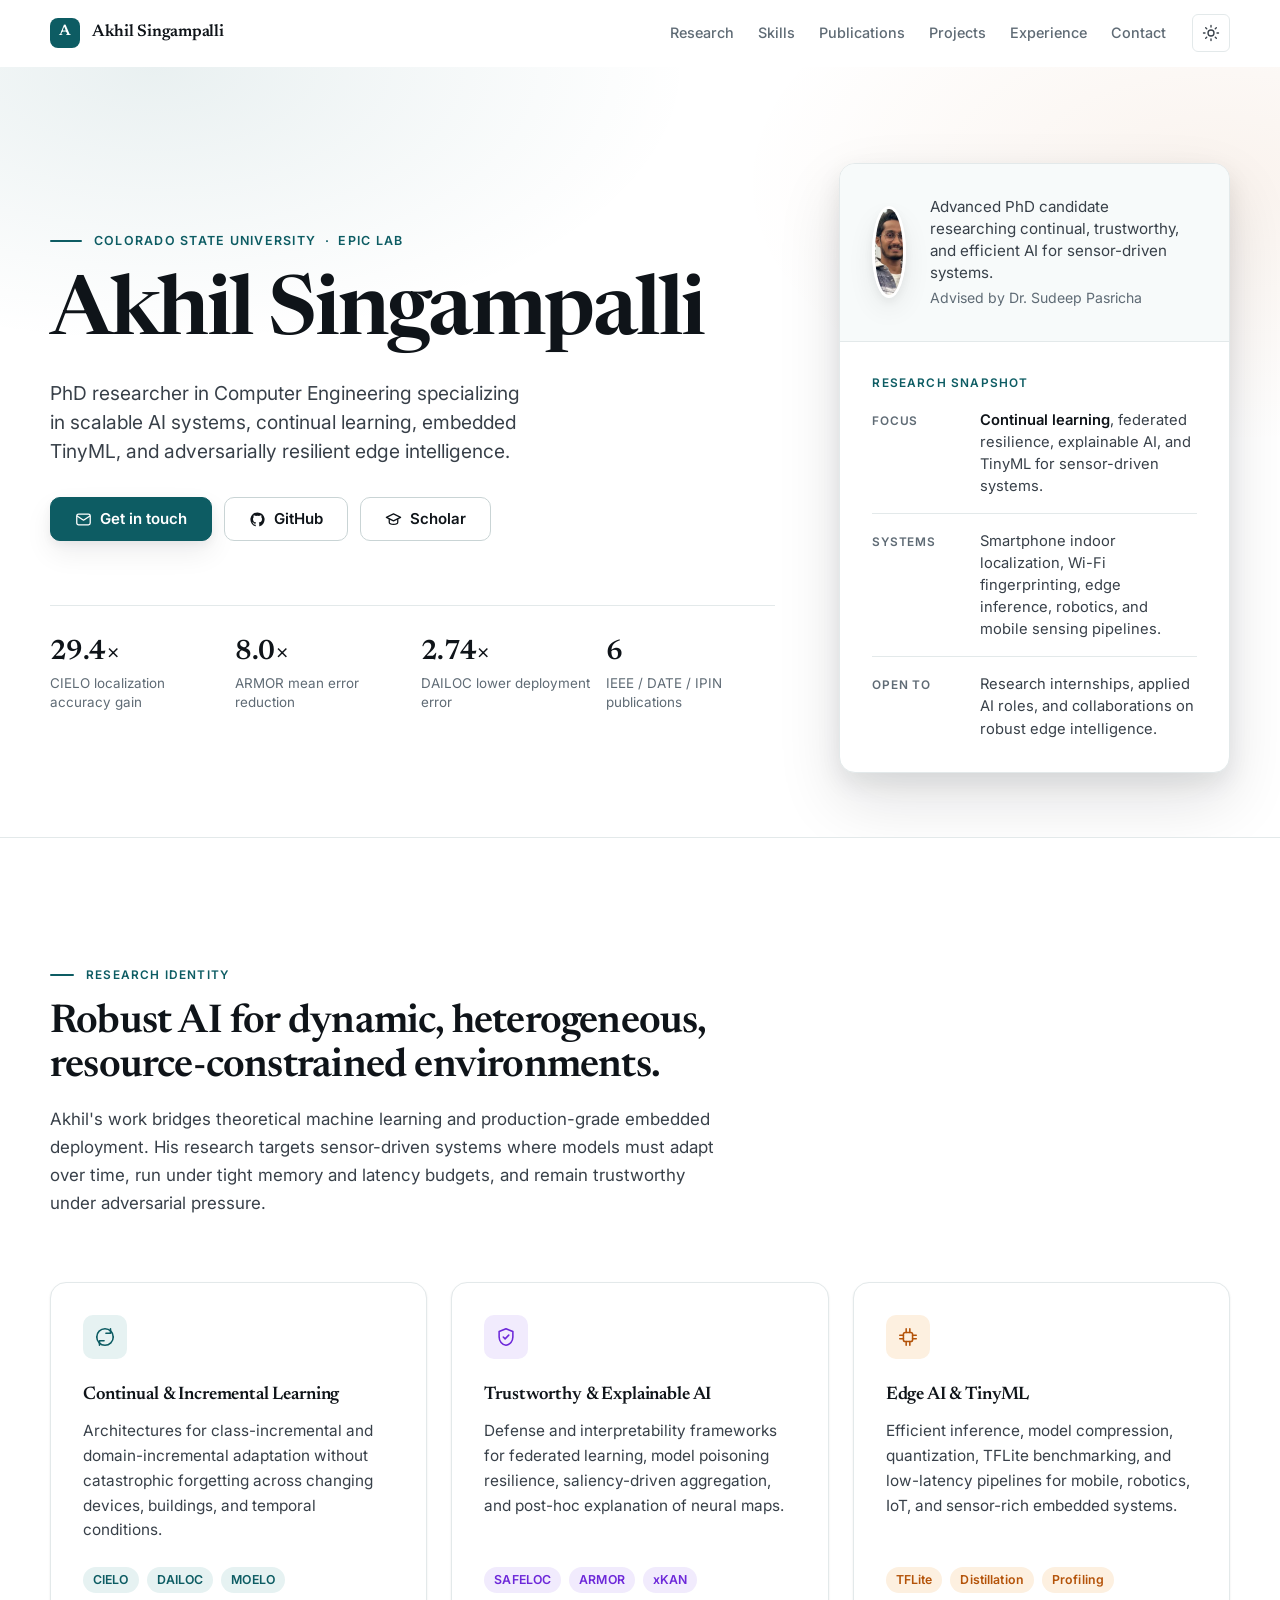
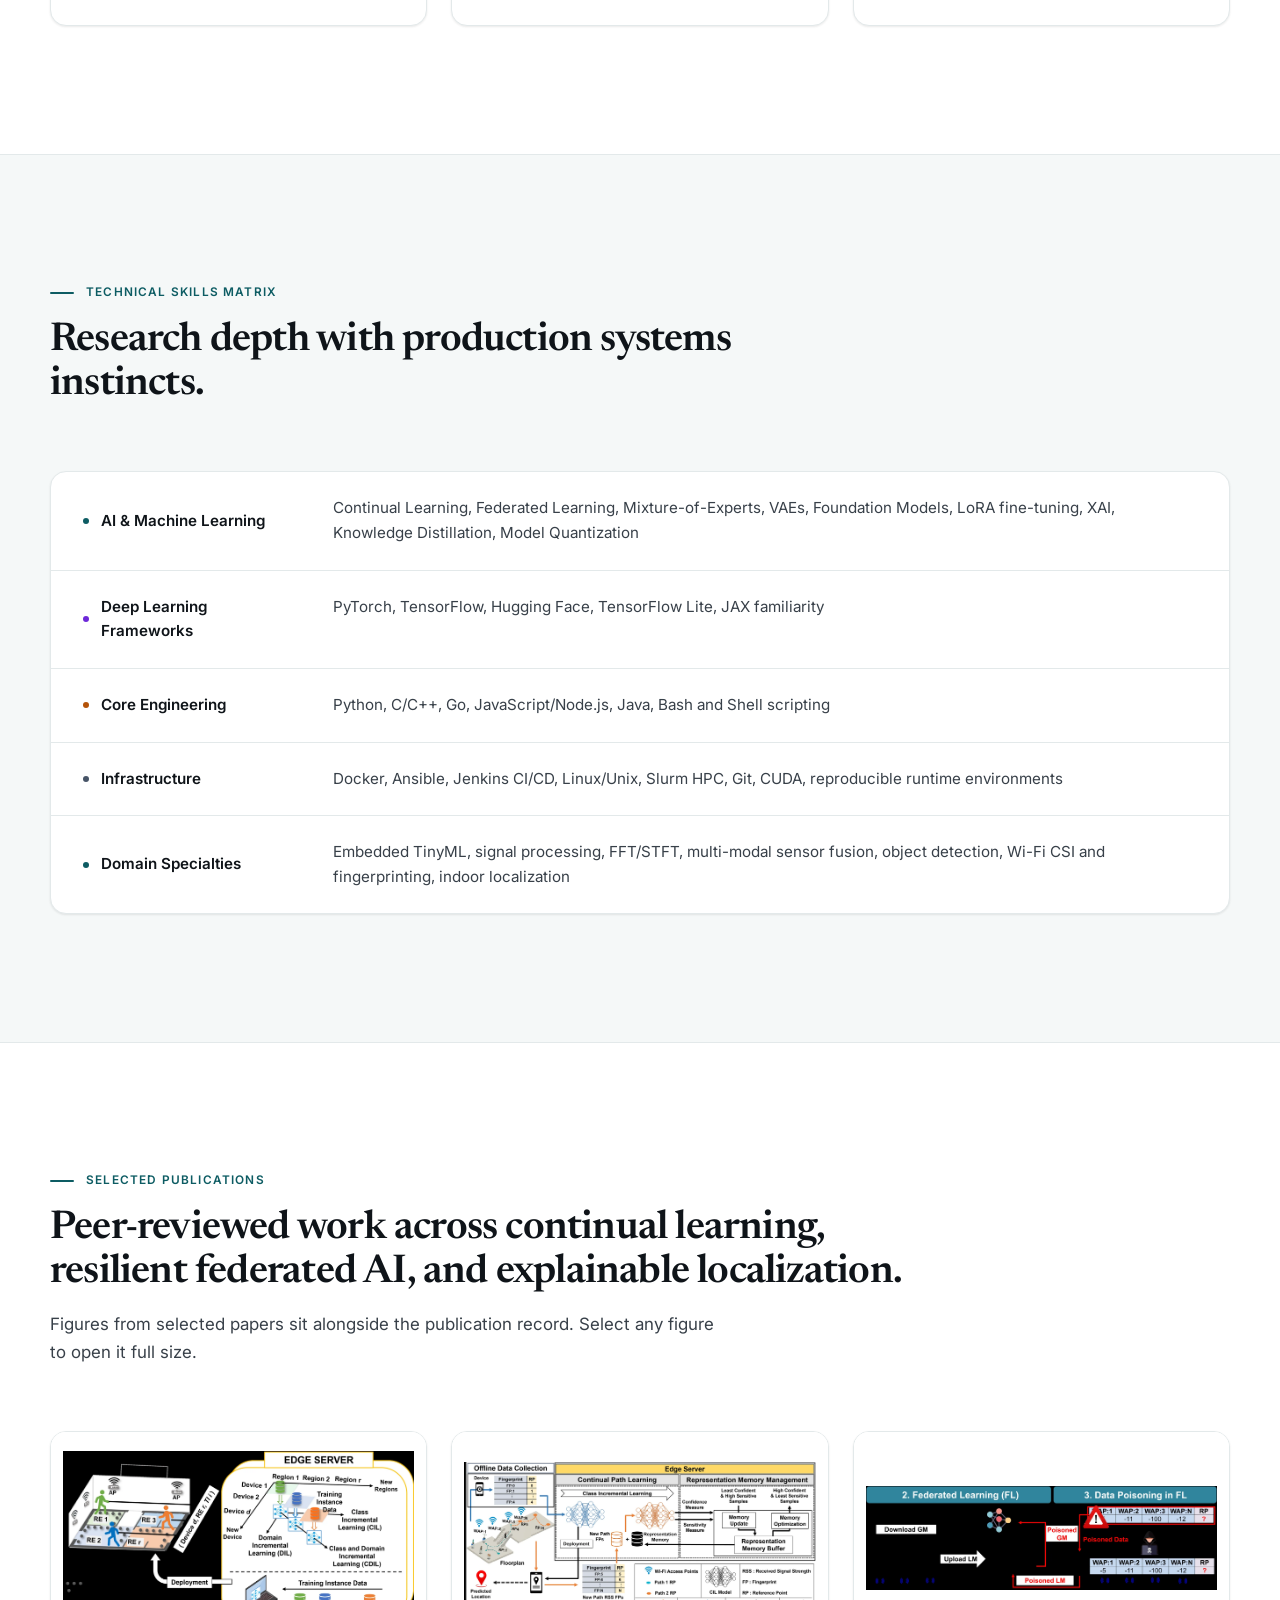
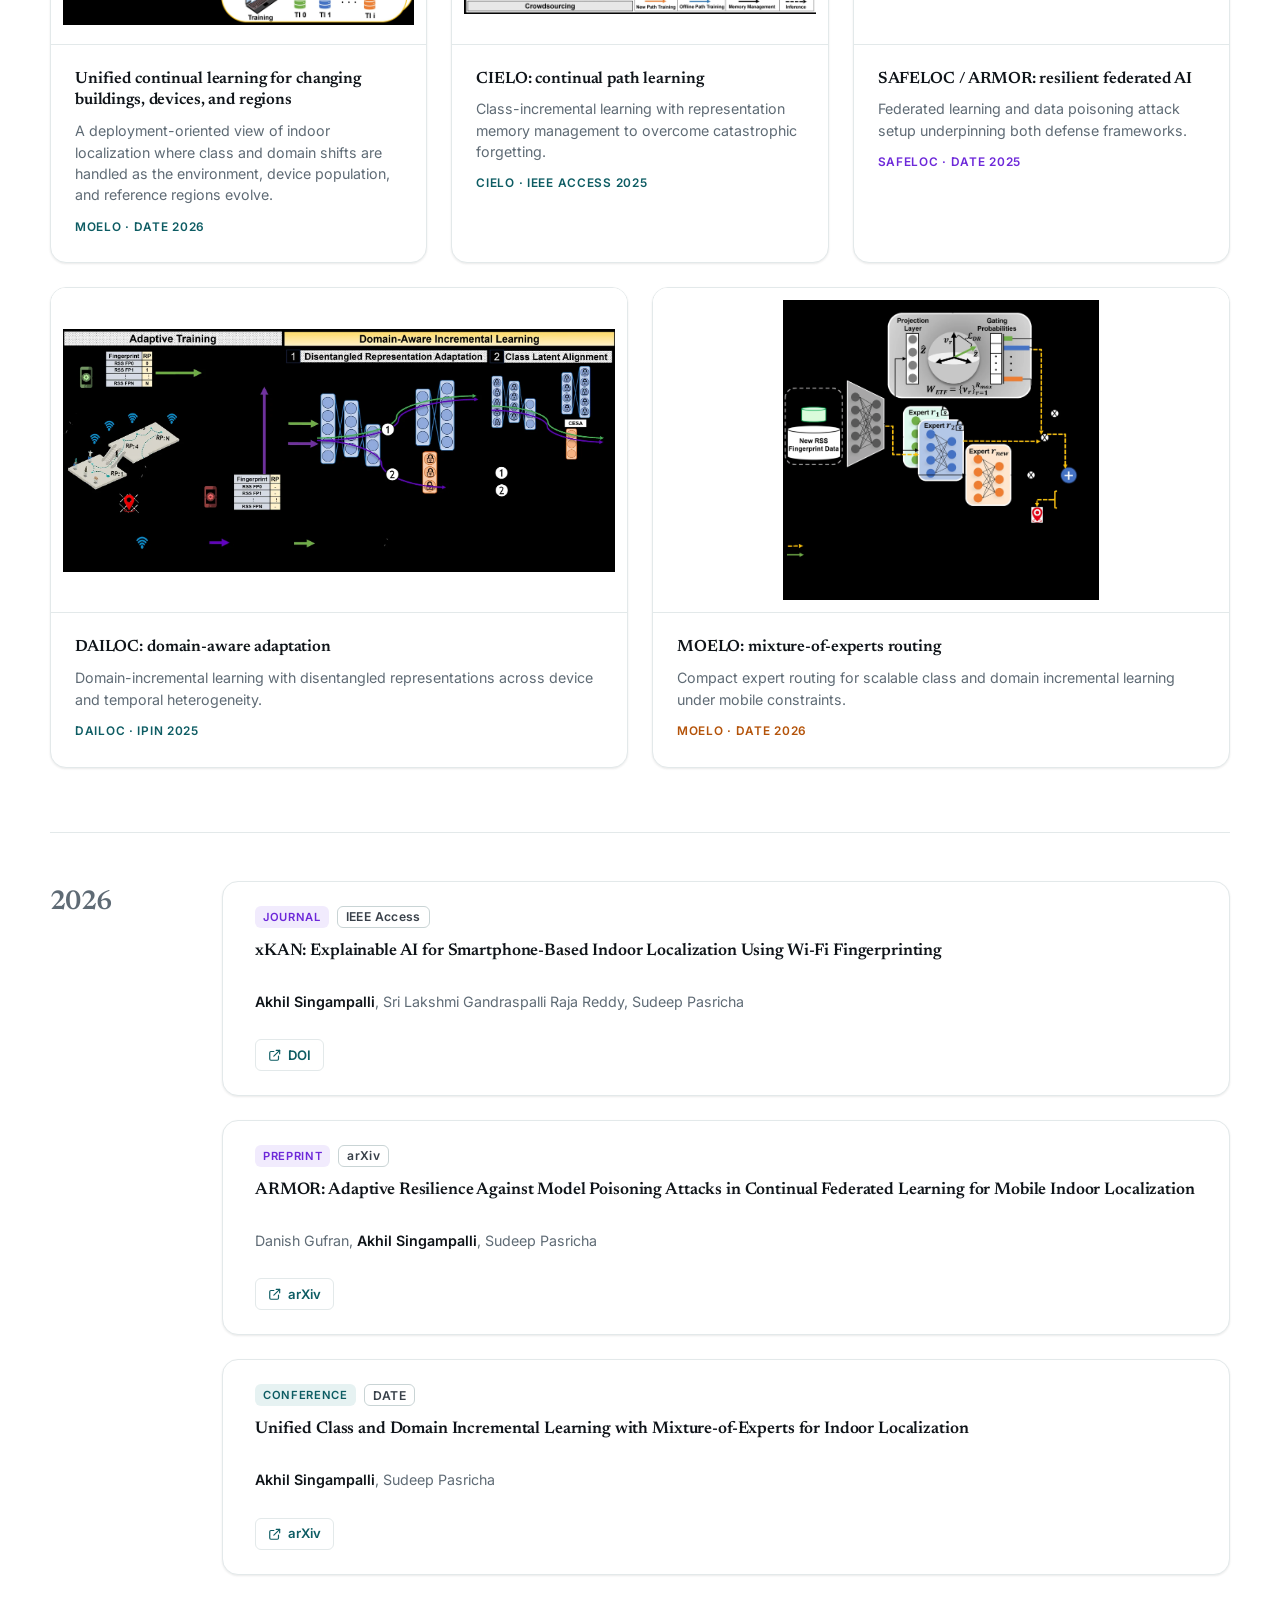
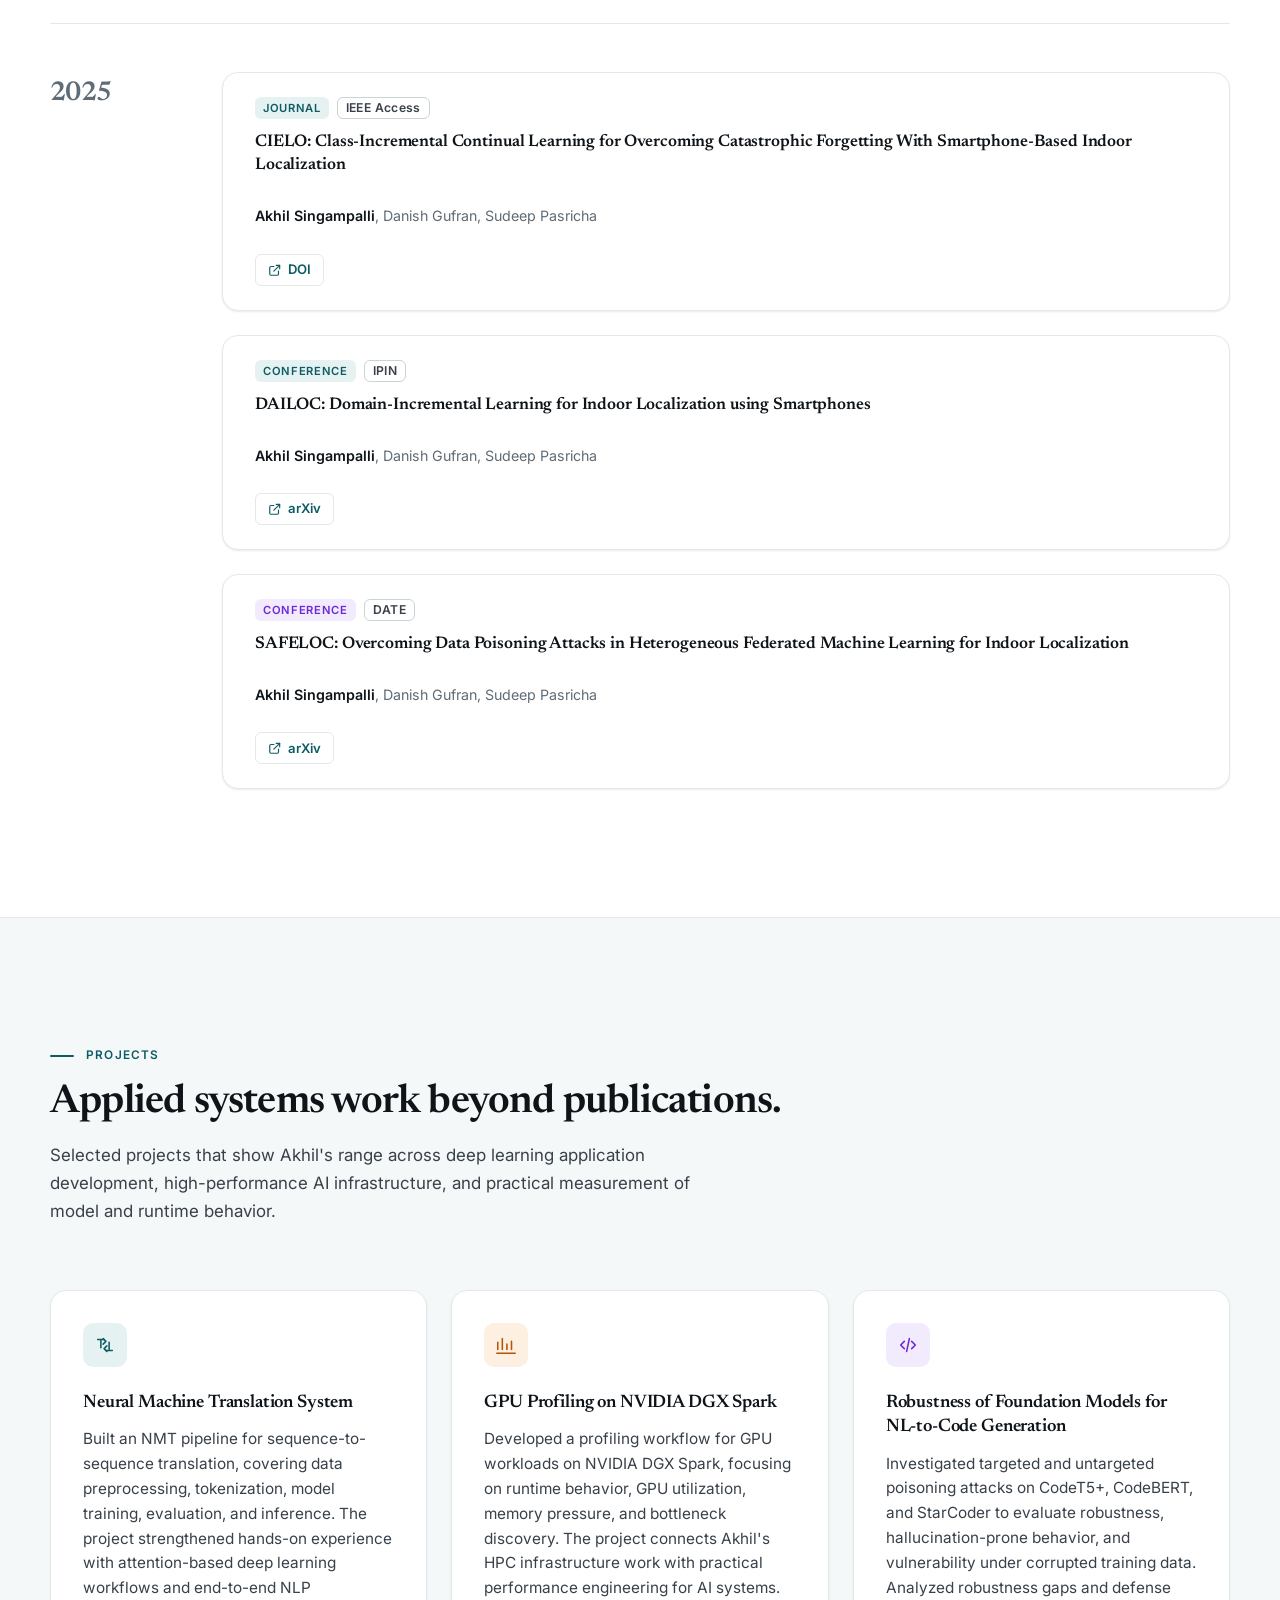
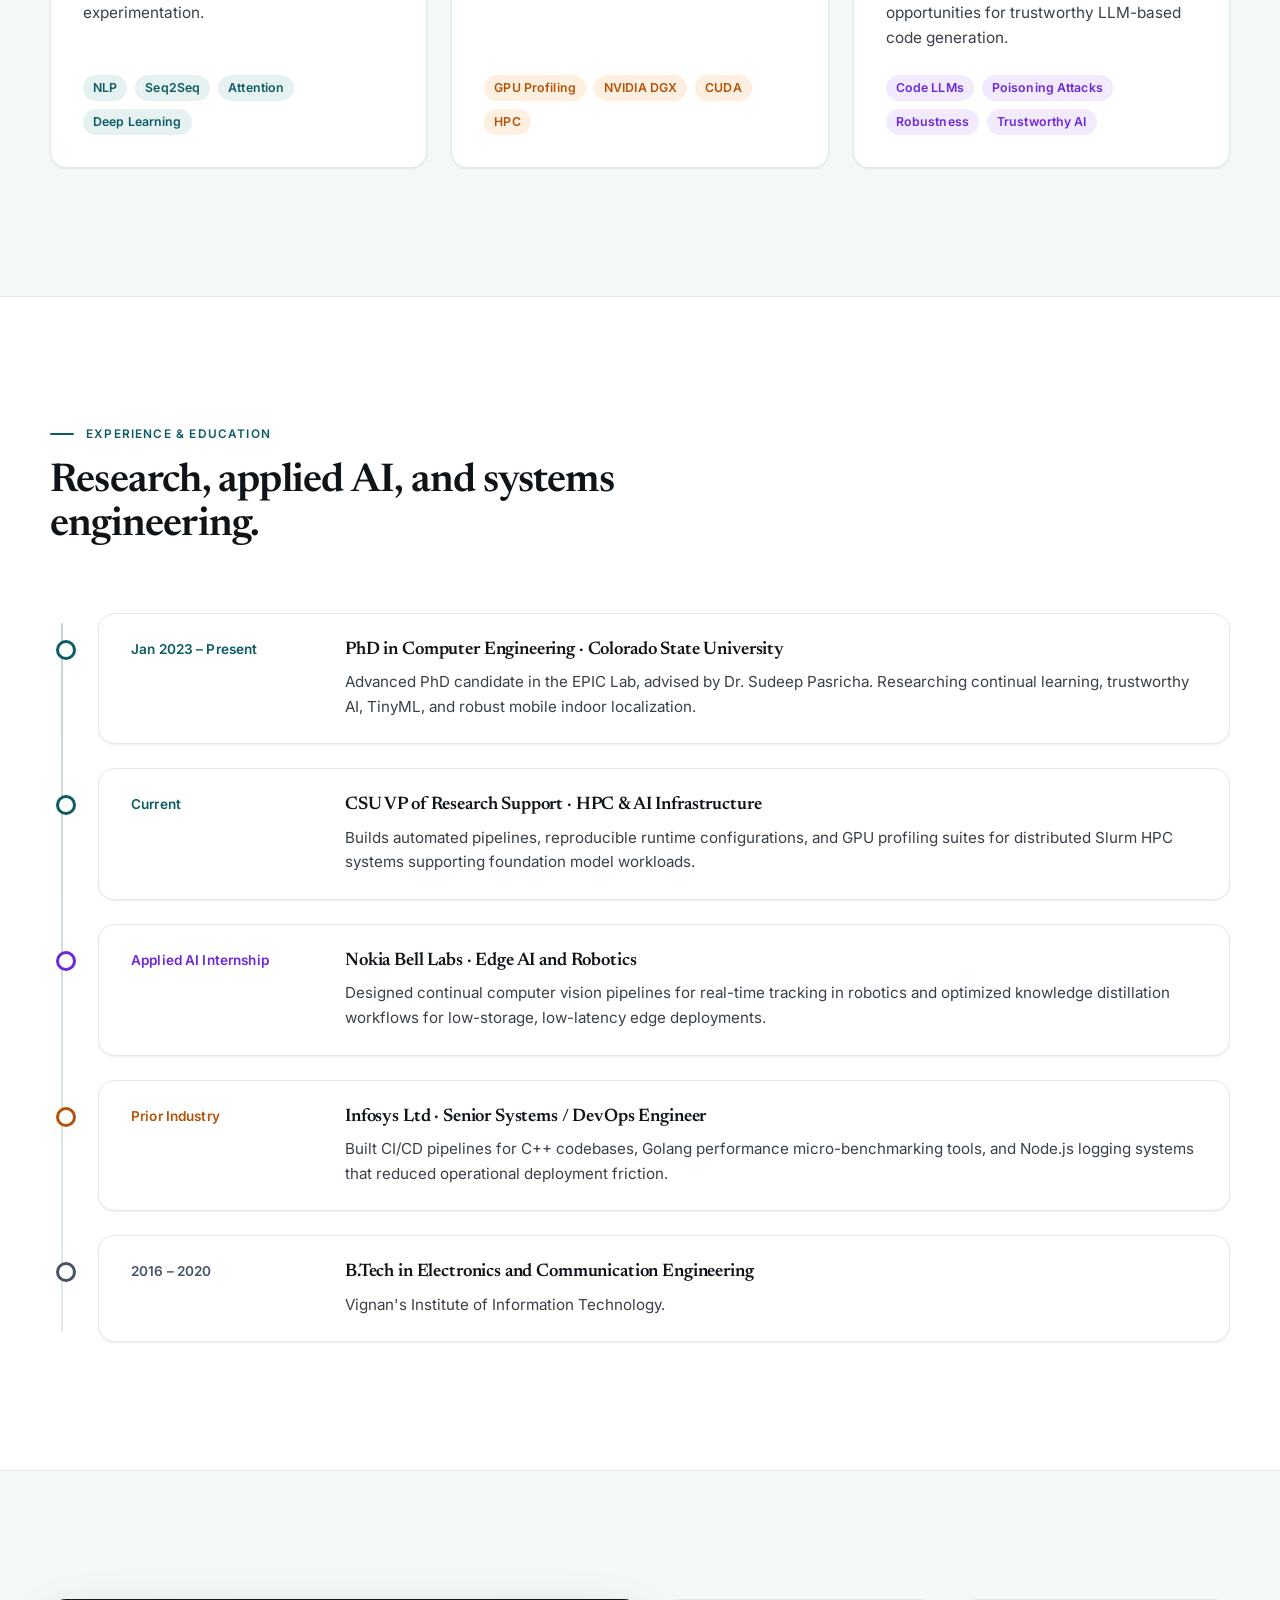
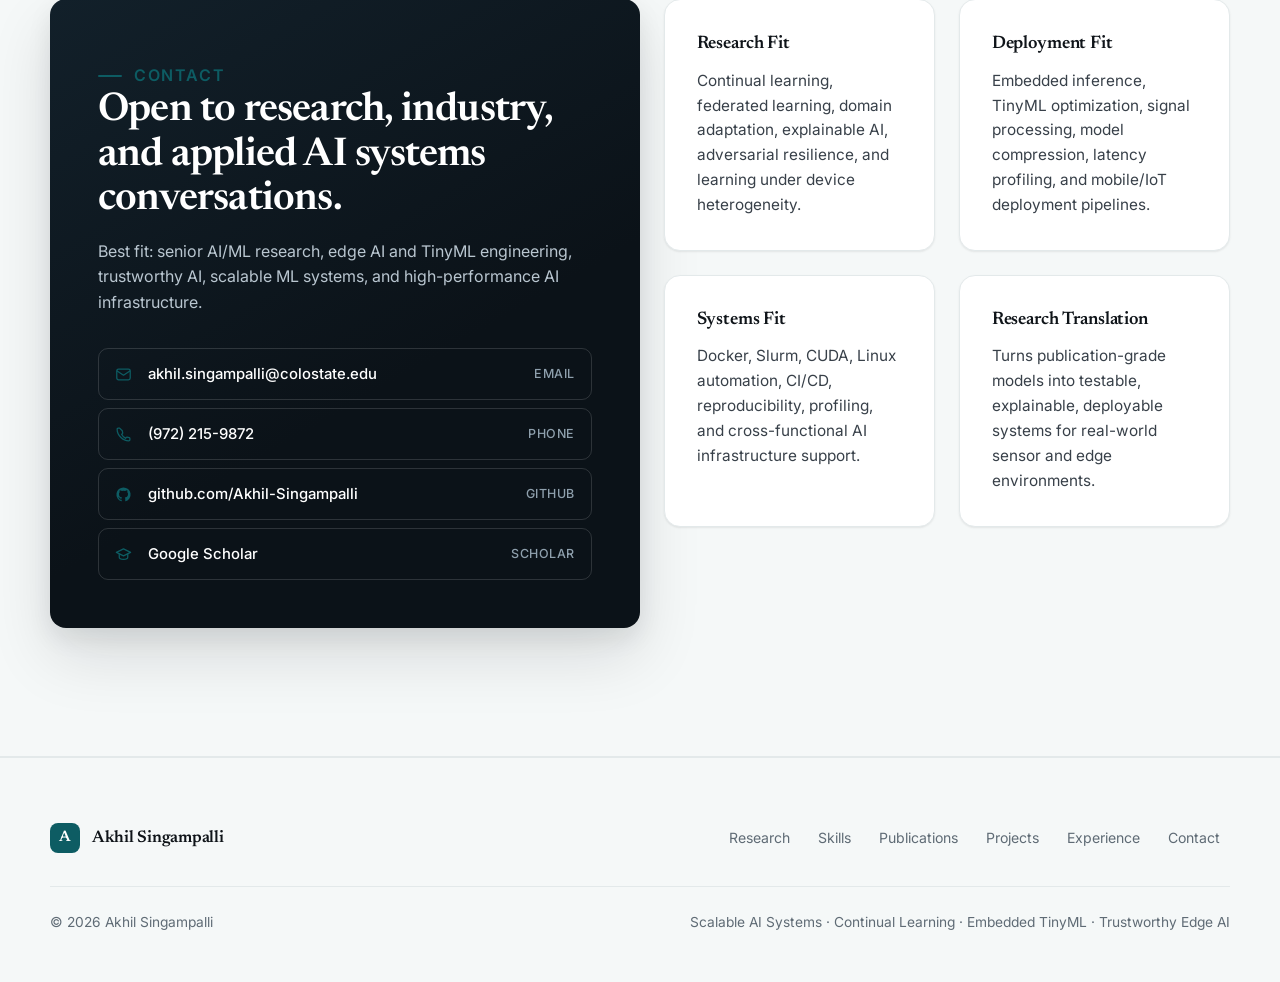
==== commit d64b2906: "Redesign site: type system, dark mode, lightbox, responsive nav Typography - Load Inter and Newsread" ====
--- a/index.html
+++ b/index.html
@@ -3,603 +3,1123 @@
 <head>
   <meta charset="utf-8" />
   <meta name="viewport" content="width=device-width, initial-scale=1" />
-  <title>Akhil Singampalli | Scalable AI Systems & Embedded TinyML</title>
-  <meta name="description" content="Akhil Singampalli is a PhD researcher in Computer Engineering at Colorado State University working on scalable AI systems, continual learning, TinyML, trustworthy AI, and embedded edge intelligence." />
-  <meta name="theme-color" content="#101828" />
-  <meta property="og:title" content="Akhil Singampalli | Scalable AI Systems & Embedded TinyML" />
+  <title>Akhil Singampalli | Continual Learning, Trustworthy AI &amp; Edge TinyML</title>
+  <meta name="description" content="Akhil Singampalli is a PhD researcher in Computer Engineering at Colorado State University (EPIC Lab) working on continual learning, trustworthy and explainable AI, adversarially resilient federated learning, and TinyML for edge deployment." />
+  <meta name="author" content="Akhil Singampalli" />
+  <link rel="canonical" href="https://akhil-singampalli.github.io/akhil-site/" />
+
+  <meta name="theme-color" content="#ffffff" media="(prefers-color-scheme: light)" />
+  <meta name="theme-color" content="#0b0f14" media="(prefers-color-scheme: dark)" />
+  <meta name="color-scheme" content="light dark" />
+
+  <meta property="og:type" content="profile" />
+  <meta property="og:title" content="Akhil Singampalli | Continual Learning, Trustworthy AI &amp; Edge TinyML" />
   <meta property="og:description" content="PhD researcher at Colorado State University building robust, explainable, and efficient AI systems for edge deployment." />
-  <meta property="og:type" content="website" />
   <meta property="og:url" content="https://akhil-singampalli.github.io/akhil-site/" />
-  <meta property="og:image" content="https://avatars.githubusercontent.com/u/92922964?v=4" />
+  <meta property="og:image" content="https://akhil-singampalli.github.io/akhil-site/images/og-card.png" />
+  <meta property="og:image:width" content="1200" />
+  <meta property="og:image:height" content="630" />
+  <meta property="og:image:alt" content="Akhil Singampalli, PhD researcher in Computer Engineering, Colorado State University EPIC Lab." />
+  <meta name="twitter:card" content="summary_large_image" />
+  <meta name="twitter:title" content="Akhil Singampalli | Continual Learning, Trustworthy AI &amp; Edge TinyML" />
+  <meta name="twitter:description" content="PhD researcher at Colorado State University building robust, explainable, and efficient AI systems for edge deployment." />
+  <meta name="twitter:image" content="https://akhil-singampalli.github.io/akhil-site/images/og-card.png" />
+
+  <link rel="icon" href="images/favicon.svg" type="image/svg+xml" />
+  <link rel="apple-touch-icon" href="images/portrait-256.jpg" />
+
+  <link rel="preconnect" href="https://fonts.googleapis.com" />
+  <link rel="preconnect" href="https://fonts.gstatic.com" crossorigin />
+  <link rel="stylesheet" href="https://fonts.googleapis.com/css2?family=Inter:wght@400;500;600;700&family=Newsreader:opsz,wght@6..72,400;6..72,500;6..72,600&display=swap" />
+
+  <script>
+    /* Runs before first paint so the saved theme never flashes. */
+    (function () {
+      var r = document.documentElement;
+      r.classList.add('js');
+      try {
+        var t = localStorage.getItem('theme');
+        if (t === 'dark' || t === 'light') r.setAttribute('data-theme', t);
+      } catch (e) {}
+    })();
+  </script>
+
   <style>
+    /* ==================== Design tokens ==================== */
     :root {
-      --ink: #101828;
-      --muted: #667085;
-      --line: #d0d5dd;
-      --paper: #ffffff;
-      --wash: #f8fafc;
-      --blue: #1d4ed8;
-      --green: #047857;
-      --amber: #b45309;
-      --violet: #6d28d9;
-      --shadow: 0 18px 48px rgba(16, 24, 40, 0.12);
-      --radius: 8px;
-      --max: 1160px;
-    }
-
+      --bg: #ffffff;
+      --bg-sunken: #f5f8f8;
+      --surface: #ffffff;
+      --surface-2: #f7fafa;
+      --ink: #0f1419;
+      --ink-2: #384049;
+      --ink-3: #5f6b75;
+      --line: #e3e9ea;
+      --line-strong: #c9d4d5;
+
+      --brand: #0d5c63;
+      --brand-hover: #0a474d;
+      --on-brand: #ffffff;
+      --brand-wash: #e6f2f2;
+
+      --t1: #0d5c63;  --t1-wash: #e6f2f2;   /* continual learning */
+      --t2: #6d28d9;  --t2-wash: #f1ebfd;   /* trustworthy / explainable */
+      --t3: #b45309;  --t3-wash: #fdf0e0;   /* edge & tinyml */
+      --t4: #475467;  --t4-wash: #eef1f4;   /* neutral */
+
+      --sh-1: 0 1px 2px rgba(15,20,25,.05), 0 1px 3px rgba(15,20,25,.04);
+      --sh-2: 0 4px 10px rgba(15,20,25,.05), 0 12px 28px rgba(15,20,25,.07);
+      --sh-3: 0 10px 24px rgba(15,20,25,.08), 0 28px 64px rgba(15,20,25,.12);
+      --overlay: rgba(9,13,17,.8);
+      --nav-bg: rgba(255,255,255,.82);
+      --hero-glow-1: rgba(13,92,99,.09);
+      --hero-glow-2: rgba(180,83,9,.07);
+
+      --s1: 4px;  --s2: 8px;  --s3: 12px; --s4: 16px; --s5: 24px;
+      --s6: 32px; --s7: 48px; --s8: 64px; --s9: 96px; --s10: 128px;
+
+      --r-sm: 6px; --r: 10px; --r-lg: 16px; --r-full: 999px;
+      --max: 1180px;
+      --nav-h: 66px;
+      --ease: cubic-bezier(.2,.7,.3,1);
+
+      --font-sans: Inter, ui-sans-serif, system-ui, -apple-system, "Segoe UI", sans-serif;
+      --font-serif: Newsreader, ui-serif, Georgia, "Times New Roman", serif;
+    }
+
+    /* Dark palette, defined once and applied to both the system default and the
+       explicit toggle so neither can win by accident. */
+    @media (prefers-color-scheme: dark) {
+      :root:not([data-theme="light"]) {
+        color-scheme: dark;
+        --bg: #0b0f14;
+        --bg-sunken: #0e141a;
+        --surface: #121a22;
+        --surface-2: #16202a;
+        --ink: #e9eff3;
+        --ink-2: #c3cfd8;
+        --ink-3: #8d9ba7;
+        --line: #223040;
+        --line-strong: #33445a;
+
+        --brand: #4dd0c7;
+        --brand-hover: #7ee0d9;
+        --on-brand: #06222a;
+        --brand-wash: #102f31;
+
+        --t1: #4dd0c7;  --t1-wash: #102f31;
+        --t2: #a78bfa;  --t2-wash: #241b3d;
+        --t3: #f0b429;  --t3-wash: #33260a;
+        --t4: #94a3b8;  --t4-wash: #1b2430;
+
+        --sh-1: 0 1px 2px rgba(0,0,0,.4);
+        --sh-2: 0 4px 10px rgba(0,0,0,.35), 0 12px 28px rgba(0,0,0,.45);
+        --sh-3: 0 10px 24px rgba(0,0,0,.45), 0 28px 64px rgba(0,0,0,.6);
+        --overlay: rgba(3,6,9,.88);
+        --nav-bg: rgba(11,15,20,.82);
+        --hero-glow-1: rgba(77,208,199,.10);
+        --hero-glow-2: rgba(240,180,41,.07);
+      }
+    }
+
+    :root[data-theme="dark"] {
+      color-scheme: dark;
+      --bg: #0b0f14;
+      --bg-sunken: #0e141a;
+      --surface: #121a22;
+      --surface-2: #16202a;
+      --ink: #e9eff3;
+      --ink-2: #c3cfd8;
+      --ink-3: #8d9ba7;
+      --line: #223040;
+      --line-strong: #33445a;
+
+      --brand: #4dd0c7;
+      --brand-hover: #7ee0d9;
+      --on-brand: #06222a;
+      --brand-wash: #102f31;
+
+      --t1: #4dd0c7;  --t1-wash: #102f31;
+      --t2: #a78bfa;  --t2-wash: #241b3d;
+      --t3: #f0b429;  --t3-wash: #33260a;
+      --t4: #94a3b8;  --t4-wash: #1b2430;
+
+      --sh-1: 0 1px 2px rgba(0,0,0,.4);
+      --sh-2: 0 4px 10px rgba(0,0,0,.35), 0 12px 28px rgba(0,0,0,.45);
+      --sh-3: 0 10px 24px rgba(0,0,0,.45), 0 28px 64px rgba(0,0,0,.6);
+      --overlay: rgba(3,6,9,.88);
+      --nav-bg: rgba(11,15,20,.82);
+      --hero-glow-1: rgba(77,208,199,.10);
+      --hero-glow-2: rgba(240,180,41,.07);
+    }
+
+    /* ==================== Base ==================== */
     * { box-sizing: border-box; }
-    html { scroll-behavior: smooth; }
+
+    html {
+      scroll-behavior: smooth;
+      scroll-padding-top: calc(var(--nav-h) + var(--s5));
+      -webkit-text-size-adjust: 100%;
+    }
+
     body {
       margin: 0;
+      background: var(--bg);
       color: var(--ink);
-      background: var(--paper);
-      font-family: Inter, ui-sans-serif, system-ui, -apple-system, BlinkMacSystemFont, "Segoe UI", sans-serif;
-      line-height: 1.6;
-    }
-
+      font-family: var(--font-sans);
+      line-height: 1.62;
+      -webkit-font-smoothing: antialiased;
+    }
+
+    img { max-width: 100%; display: block; }
     a { color: inherit; }
-    img { max-width: 100%; display: block; }
-
+
+    /* Beats any component `display` rule, so [hidden] always actually hides. */
+    [hidden] { display: none !important; }
+
+    h1, h2, h3 { font-family: var(--font-serif); font-weight: 600; margin: 0; }
+
+    h1 {
+      font-size: clamp(2.9rem, 6.4vw, 5.5rem);
+      line-height: .98;
+      letter-spacing: -.028em;
+    }
+
+    h2 {
+      font-size: clamp(1.8rem, 3.1vw, 2.75rem);
+      line-height: 1.12;
+      letter-spacing: -.02em;
+    }
+
+    h3 { font-size: 1.14rem; line-height: 1.34; letter-spacing: -.008em; }
+
+    :focus-visible {
+      outline: 2px solid var(--brand);
+      outline-offset: 3px;
+      border-radius: var(--r-sm);
+    }
+
+    ::selection { background: var(--brand); color: var(--on-brand); }
+
+    .wrap { width: min(var(--max), calc(100% - var(--s7))); margin: 0 auto; }
+
+    .skip-link {
+      position: absolute;
+      left: var(--s4);
+      top: -100px;
+      z-index: 200;
+      padding: var(--s3) var(--s5);
+      background: var(--ink);
+      color: var(--bg);
+      border-radius: var(--r);
+      font-weight: 600;
+      text-decoration: none;
+      transition: top .2s var(--ease);
+    }
+    .skip-link:focus { top: var(--s4); }
+
+    /* ==================== Scroll reveal ==================== */
+    .js .reveal {
+      opacity: 0;
+      transform: translateY(16px);
+      transition: opacity .7s var(--ease), transform .7s var(--ease);
+      transition-delay: var(--d, 0s);
+    }
+    .js .reveal.is-in { opacity: 1; transform: none; }
+
+    /* ==================== Navigation ==================== */
     .nav {
       position: sticky;
       top: 0;
-      z-index: 20;
-      backdrop-filter: blur(16px);
-      background: rgba(255, 255, 255, 0.86);
-      border-bottom: 1px solid rgba(208, 213, 221, 0.75);
-    }
+      z-index: 60;
+      background: var(--nav-bg);
+      backdrop-filter: blur(14px) saturate(150%);
+      -webkit-backdrop-filter: blur(14px) saturate(150%);
+      border-bottom: 1px solid transparent;
+      transition: border-color .25s var(--ease), box-shadow .25s var(--ease);
+    }
+    .nav.is-stuck { border-bottom-color: var(--line); box-shadow: var(--sh-1); }
 
     .nav-inner {
-      width: min(var(--max), calc(100% - 36px));
+      width: min(var(--max), calc(100% - var(--s7)));
       margin: 0 auto;
+      min-height: var(--nav-h);
       display: flex;
       align-items: center;
-      justify-content: space-between;
-      min-height: 68px;
-      gap: 20px;
+      gap: var(--s4);
     }
 
     .brand {
-      font-weight: 800;
-      letter-spacing: 0;
+      display: inline-flex;
+      align-items: center;
+      gap: var(--s3);
+      margin-right: auto;
+      font-family: var(--font-serif);
+      font-size: 1.05rem;
+      font-weight: 600;
+      letter-spacing: -.015em;
       text-decoration: none;
       white-space: nowrap;
+    }
+
+    .brand-mark {
+      display: grid;
+      place-items: center;
+      width: 30px;
+      height: 30px;
+      border-radius: 8px;
+      background: var(--brand);
+      color: var(--on-brand);
+      font-size: .95rem;
+      line-height: 1;
+      padding-bottom: 2px;
     }
 
     .nav-links {
       display: flex;
       align-items: center;
-      gap: 4px;
+      gap: var(--s1);
       margin: 0;
       padding: 0;
       list-style: none;
-      flex-wrap: wrap;
-      justify-content: flex-end;
     }
 
     .nav-links a {
-      display: inline-flex;
-      min-height: 38px;
-      align-items: center;
-      padding: 0 11px;
-      border-radius: 6px;
-      color: #344054;
-      text-decoration: none;
-      font-size: 0.92rem;
-      font-weight: 650;
-    }
-
-    .nav-links a:hover { background: #f2f4f7; color: var(--ink); }
-
-    .hero {
-      min-height: calc(100vh - 68px);
-      display: grid;
-      align-items: center;
-      background:
-        linear-gradient(115deg, rgba(29, 78, 216, 0.08), transparent 35%),
-        linear-gradient(245deg, rgba(4, 120, 87, 0.11), transparent 42%),
-        #ffffff;
-      border-bottom: 1px solid var(--line);
-    }
-
-    .hero-inner {
-      width: min(var(--max), calc(100% - 36px));
-      margin: 0 auto;
-      display: grid;
-      grid-template-columns: minmax(0, 1.28fr) minmax(320px, 0.72fr);
-      gap: 56px;
-      align-items: center;
-      padding: 82px 0 64px;
-    }
-
-    .eyebrow {
+      position: relative;
       display: inline-flex;
       align-items: center;
-      gap: 8px;
-      margin: 0 0 18px;
-      color: var(--blue);
-      font-weight: 800;
-      text-transform: uppercase;
-      font-size: 0.76rem;
-      letter-spacing: 0.08em;
-    }
-
-    .eyebrow::before {
+      min-height: 36px;
+      padding: 0 10px;
+      border-radius: var(--r-sm);
+      color: var(--ink-3);
+      text-decoration: none;
+      font-size: .9rem;
+      font-weight: 500;
+      transition: color .2s var(--ease), background-color .2s var(--ease);
+    }
+    .nav-links a::after {
       content: "";
-      width: 34px;
+      position: absolute;
+      left: 10px; right: 10px; bottom: 2px;
       height: 2px;
-      background: currentColor;
-      border-radius: 999px;
-    }
-
-    h1 {
-      margin: 0;
-      max-width: 820px;
-      font-size: clamp(3rem, 6vw, 6.7rem);
-      line-height: 0.94;
-      letter-spacing: 0;
-    }
-
-    .hero-subtitle {
-      margin: 22px 0 0;
-      color: #344054;
-      max-width: 760px;
-      font-size: clamp(1.15rem, 2vw, 1.55rem);
-      line-height: 1.42;
-    }
-
-    .hero-actions {
-      display: flex;
-      flex-wrap: wrap;
-      gap: 12px;
-      margin-top: 34px;
-    }
-
+      border-radius: 2px;
+      background: var(--brand);
+      transform: scaleX(0);
+      transform-origin: left;
+      transition: transform .3s var(--ease);
+    }
+    .nav-links a:hover { color: var(--ink); background: var(--surface-2); }
+    .nav-links a.is-active { color: var(--ink); font-weight: 600; }
+    .nav-links a.is-active::after { transform: scaleX(1); }
+
+    .nav-tools { display: flex; align-items: center; gap: var(--s2); }
+
+    .icon-btn {
+      display: grid;
+      place-items: center;
+      width: 38px; height: 38px;
+      padding: 0;
+      border: 1px solid var(--line);
+      border-radius: var(--r-sm);
+      background: var(--surface);
+      color: var(--ink-2);
+      cursor: pointer;
+      transition: color .2s var(--ease), border-color .2s var(--ease), transform .2s var(--ease);
+    }
+    .icon-btn:hover { color: var(--brand); border-color: var(--brand); transform: translateY(-1px); }
+    .icon-btn svg { width: 18px; height: 18px; }
+
+    /* Sun shows in light, moon in dark — driven by the same rules the palette uses. */
+    .theme-toggle .moon { display: none; }
+    :root[data-theme="dark"] .theme-toggle .moon { display: block; }
+    :root[data-theme="dark"] .theme-toggle .sun { display: none; }
+    @media (prefers-color-scheme: dark) {
+      :root:not([data-theme="light"]) .theme-toggle .moon { display: block; }
+      :root:not([data-theme="light"]) .theme-toggle .sun { display: none; }
+    }
+
+    .nav-toggle { display: none; }
+
+    /* ==================== Buttons ==================== */
     .button {
       display: inline-flex;
       align-items: center;
       justify-content: center;
-      min-height: 46px;
-      padding: 0 18px;
-      border-radius: 7px;
-      border: 1px solid var(--ink);
+      gap: var(--s2);
+      min-height: 44px;
+      padding: 0 var(--s5);
+      border: 1px solid var(--line-strong);
+      border-radius: var(--r);
+      background: var(--surface);
+      color: var(--ink);
+      font: inherit;
+      font-size: .94rem;
+      font-weight: 600;
       text-decoration: none;
-      font-weight: 800;
-      color: var(--ink);
-      background: transparent;
+      cursor: pointer;
+      transition: transform .2s var(--ease), box-shadow .25s var(--ease),
+                  background-color .2s var(--ease), border-color .2s var(--ease), color .2s var(--ease);
+    }
+    .button svg { width: 17px; height: 17px; flex: none; }
+    .button:hover {
+      transform: translateY(-2px);
+      border-color: var(--brand);
+      color: var(--brand);
+      box-shadow: var(--sh-2);
     }
 
     .button.primary {
-      background: var(--ink);
-      color: white;
-      box-shadow: 0 12px 26px rgba(16, 24, 40, 0.18);
-    }
-
-    .button:hover { transform: translateY(-1px); }
-
-    .hero-panel {
-      background: rgba(255, 255, 255, 0.88);
-      border: 1px solid rgba(208, 213, 221, 0.9);
-      border-radius: var(--radius);
-      box-shadow: var(--shadow);
+      background: var(--brand);
+      border-color: var(--brand);
+      color: var(--on-brand);
+      box-shadow: var(--sh-2);
+    }
+    .button.primary:hover {
+      background: var(--brand-hover);
+      border-color: var(--brand-hover);
+      color: var(--on-brand);
+      box-shadow: var(--sh-3);
+    }
+
+    /* ==================== Hero ==================== */
+    .hero {
+      position: relative;
       overflow: hidden;
-    }
-
-    .portrait-wrap {
+      border-bottom: 1px solid var(--line);
+      background:
+        radial-gradient(ellipse 70% 60% at 12% 0%, var(--hero-glow-1), transparent 60%),
+        radial-gradient(ellipse 60% 55% at 95% 15%, var(--hero-glow-2), transparent 62%),
+        var(--bg);
+    }
+
+    .hero-inner {
+      width: min(var(--max), calc(100% - var(--s7)));
+      margin: 0 auto;
       display: grid;
-      grid-template-columns: 116px 1fr;
-      gap: 18px;
+      grid-template-columns: minmax(0, 1.3fr) minmax(320px, .7fr);
+      gap: var(--s8);
       align-items: center;
-      padding: 22px;
-      border-bottom: 1px solid var(--line);
-      background: #f8fafc;
-    }
-
-    .portrait {
-      width: 116px;
-      height: 116px;
-      border-radius: 50%;
-      object-fit: cover;
-      border: 4px solid white;
-      box-shadow: 0 10px 24px rgba(16, 24, 40, 0.16);
-    }
-
-    .portrait-copy h2 {
-      margin: 0 0 4px;
-      font-size: 1.25rem;
-      line-height: 1.2;
-    }
-
-    .portrait-copy p {
-      margin: 0;
-      color: var(--muted);
-      font-size: 0.95rem;
-    }
-
-    .snapshot {
-      padding: 22px;
-      background: #f8fafc;
-    }
-
-    .snapshot-title {
-      margin: 0 0 14px;
-      color: var(--blue);
-      font-size: 0.78rem;
-      font-weight: 850;
-      letter-spacing: 0.08em;
+      padding: var(--s9) 0 var(--s8);
+    }
+
+    .eyebrow {
+      display: inline-flex;
+      align-items: center;
+      gap: var(--s3);
+      margin: 0 0 var(--s5);
+      color: var(--brand);
+      font-size: .78rem;
+      font-weight: 600;
+      letter-spacing: .1em;
       text-transform: uppercase;
     }
-
-    .snapshot-list {
-      display: grid;
-      gap: 12px;
-      margin: 0;
-    }
-
-    .snapshot-row {
-      display: grid;
-      grid-template-columns: 112px 1fr;
-      gap: 14px;
-      padding: 12px 0;
-      border-top: 1px solid var(--line);
-    }
-
-    .snapshot-row dt {
-      color: #344054;
-      font-size: 0.82rem;
-      font-weight: 850;
-      text-transform: uppercase;
-      letter-spacing: 0.04em;
-    }
-
-    .snapshot-row dd {
-      margin: 0;
-      color: #475467;
-      font-size: 0.95rem;
-    }
-
-    .snapshot-row strong {
-      color: var(--ink);
-      font-weight: 850;
+    .eyebrow::before {
+      content: "";
+      width: 32px; height: 2px;
+      border-radius: 2px;
+      background: currentColor;
+    }
+
+    .hero-subtitle {
+      margin: var(--s5) 0 0;
+      max-width: 40ch;
+      color: var(--ink-2);
+      font-size: clamp(1.08rem, 1.5vw, 1.32rem);
+      line-height: 1.5;
+    }
+
+    .hero-actions {
+      display: flex;
+      flex-wrap: wrap;
+      gap: var(--s3);
+      margin-top: var(--s6);
     }
 
     .stats {
       display: grid;
       grid-template-columns: repeat(4, 1fr);
-      gap: 12px;
-      margin-top: 42px;
-    }
-
-    .stat {
-      border-left: 3px solid var(--blue);
-      background: rgba(255, 255, 255, 0.72);
-      padding: 14px 14px 12px;
+      gap: var(--s5) var(--s4);
+      margin-top: var(--s8);
+      padding-top: var(--s6);
+      border-top: 1px solid var(--line);
     }
 
     .stat strong {
       display: block;
-      font-size: 1.6rem;
+      font-family: var(--font-serif);
+      font-size: 1.75rem;
+      font-weight: 600;
       line-height: 1;
-    }
-
+      letter-spacing: -.02em;
+      color: var(--ink);
+    }
     .stat span {
-      color: var(--muted);
-      font-size: 0.86rem;
-      font-weight: 650;
-    }
-
-    section {
-      padding: 76px 0;
+      display: block;
+      margin-top: var(--s2);
+      color: var(--ink-3);
+      font-size: .84rem;
+      line-height: 1.4;
+    }
+
+    .hero-panel {
+      background: var(--surface);
+      border: 1px solid var(--line);
+      border-radius: var(--r-lg);
+      box-shadow: var(--sh-3);
+      overflow: hidden;
+    }
+
+    .portrait-wrap {
+      display: flex;
+      align-items: center;
+      gap: var(--s5);
+      padding: var(--s6);
+      background: var(--surface-2);
       border-bottom: 1px solid var(--line);
     }
 
-    section:nth-of-type(even) { background: var(--wash); }
-
-    .wrap {
-      width: min(var(--max), calc(100% - 36px));
-      margin: 0 auto;
-    }
-
-    .section-head {
-      max-width: 780px;
-      margin-bottom: 34px;
-    }
+    .portrait {
+      width: 92px; height: 92px;
+      flex: none;
+      border-radius: 50%;
+      object-fit: cover;
+      border: 3px solid var(--surface);
+      box-shadow: var(--sh-2);
+    }
+
+    .portrait-copy p { margin: 0; color: var(--ink-2); font-size: .95rem; line-height: 1.45; }
+    .portrait-copy .advisor { color: var(--ink-3); font-size: .88rem; margin-top: var(--s1); }
+
+    .snapshot { padding: var(--s6); }
+
+    .snapshot-title {
+      margin: 0 0 var(--s4);
+      color: var(--brand);
+      font-size: .74rem;
+      font-weight: 600;
+      letter-spacing: .1em;
+      text-transform: uppercase;
+    }
+
+    .snapshot-list { display: grid; gap: var(--s4); margin: 0; }
+
+    .snapshot-row {
+      display: grid;
+      grid-template-columns: 92px 1fr;
+      gap: var(--s4);
+      padding-top: var(--s4);
+      border-top: 1px solid var(--line);
+    }
+    .snapshot-row:first-child { padding-top: 0; border-top: 0; }
+
+    .snapshot-row dt {
+      color: var(--ink-3);
+      font-size: .74rem;
+      font-weight: 600;
+      letter-spacing: .06em;
+      text-transform: uppercase;
+      padding-top: 3px;
+    }
+    .snapshot-row dd { margin: 0; color: var(--ink-2); font-size: .92rem; line-height: 1.5; }
+    .snapshot-row dd strong { color: var(--ink); font-weight: 600; }
+
+    /* ==================== Sections ==================== */
+    section { padding: var(--s10) 0; }
+    section.sunken { background: var(--bg-sunken); border-block: 1px solid var(--line); }
+
+    .section-head { max-width: 46rem; margin-bottom: var(--s8); }
+    .section-head.wide { max-width: 54rem; }
 
     .kicker {
-      margin: 0 0 8px;
-      color: var(--blue);
-      font-size: 0.78rem;
-      font-weight: 850;
-      letter-spacing: 0.08em;
+      display: flex;
+      align-items: center;
+      gap: var(--s3);
+      margin: 0 0 var(--s4);
+      color: var(--brand);
+      font-size: .74rem;
+      font-weight: 600;
+      letter-spacing: .1em;
       text-transform: uppercase;
     }
-
-    h2 {
-      margin: 0;
-      font-size: clamp(2rem, 3.4vw, 3.3rem);
-      line-height: 1.04;
-      letter-spacing: 0;
+    .kicker::before {
+      content: "";
+      width: 24px; height: 2px;
+      border-radius: 2px;
+      background: currentColor;
     }
 
     .lede {
-      margin: 16px 0 0;
-      color: #475467;
-      font-size: 1.09rem;
-      max-width: 850px;
-    }
-
-    .grid-2 {
+      margin: var(--s4) 0 0;
+      max-width: 62ch;
+      color: var(--ink-2);
+      font-size: 1.06rem;
+      line-height: 1.65;
+    }
+
+    .grid-2 { display: grid; grid-template-columns: repeat(2, minmax(0, 1fr)); gap: var(--s5); }
+    .grid-3 { display: grid; grid-template-columns: repeat(3, minmax(0, 1fr)); gap: var(--s5); }
+
+    /* ==================== Cards ==================== */
+    .card {
+      position: relative;
+      display: flex;
+      flex-direction: column;
+      padding: var(--s6);
+      background: var(--surface);
+      border: 1px solid var(--line);
+      border-radius: var(--r-lg);
+      box-shadow: var(--sh-1);
+      overflow: hidden;
+      transition: transform .3s var(--ease), box-shadow .3s var(--ease), border-color .3s var(--ease);
+    }
+    .card::before {
+      content: "";
+      position: absolute;
+      inset: 0 0 auto 0;
+      height: 3px;
+      background: var(--accent, var(--t4));
+      transform: scaleX(0);
+      transform-origin: left;
+      transition: transform .45s var(--ease);
+    }
+    .card:hover {
+      transform: translateY(-4px);
+      box-shadow: var(--sh-3);
+      border-color: var(--line-strong);
+    }
+    .card:hover::before { transform: scaleX(1); }
+
+    .card h3 { margin-bottom: var(--s3); }
+    .card p { margin: 0; color: var(--ink-2); font-size: .96rem; }
+
+    .card-icon {
       display: grid;
-      grid-template-columns: repeat(2, minmax(0, 1fr));
-      gap: 18px;
-    }
-
-    .grid-3 {
-      display: grid;
-      grid-template-columns: repeat(3, minmax(0, 1fr));
-      gap: 18px;
-    }
-
-    .figure-layout {
-      display: grid;
-      grid-template-columns: minmax(0, 1.35fr) minmax(320px, 0.65fr);
-      gap: 18px;
-      align-items: stretch;
-    }
-
-    .figure-card {
-      background: var(--paper);
-      border: 1px solid var(--line);
-      border-radius: var(--radius);
-      overflow: hidden;
-      min-height: 100%;
-    }
-
-    .figure-card.featured {
-      box-shadow: var(--shadow);
-    }
-
-    .figure-media {
-      background: #eef2f6;
-      border-bottom: 1px solid var(--line);
-      box-shadow: inset 0 0 0 1px rgba(16, 24, 40, 0.04);
-    }
-
-    .figure-media img {
-      width: 100%;
-      aspect-ratio: 16 / 9;
-      object-fit: contain;
-    }
-
-    .figure-copy {
-      padding: 18px;
-    }
-
-    .figure-copy h3 {
-      margin: 0 0 8px;
-      font-size: 1.08rem;
-      line-height: 1.25;
-    }
-
-    .figure-copy p {
-      margin: 0;
-      color: #475467;
-      font-size: 0.94rem;
-    }
-
-    .figure-stack {
-      display: grid;
-      gap: 18px;
-    }
-
-    .figure-grid-extra {
-      margin-top: 18px;
-    }
-
-    .card {
-      background: var(--paper);
-      border: 1px solid var(--line);
-      border-radius: var(--radius);
-      padding: 22px;
-      min-height: 100%;
-    }
-
-    .card.accent-blue { border-top: 4px solid var(--blue); }
-    .card.accent-green { border-top: 4px solid var(--green); }
-    .card.accent-amber { border-top: 4px solid var(--amber); }
-    .card.accent-violet { border-top: 4px solid var(--violet); }
-
-    .card h3 {
-      margin: 0 0 10px;
-      font-size: 1.15rem;
-      line-height: 1.25;
-    }
-
-    .card p { margin: 0; color: #475467; }
-
-    .tags {
-      display: flex;
-      flex-wrap: wrap;
-      gap: 8px;
-      margin-top: 16px;
-    }
+      place-items: center;
+      width: 44px; height: 44px;
+      margin-bottom: var(--s5);
+      border-radius: var(--r);
+      background: var(--accent-wash, var(--t4-wash));
+      color: var(--accent, var(--t4));
+    }
+    .card-icon svg { width: 22px; height: 22px; }
+
+    .theme-1 { --accent: var(--t1); --accent-wash: var(--t1-wash); }
+    .theme-2 { --accent: var(--t2); --accent-wash: var(--t2-wash); }
+    .theme-3 { --accent: var(--t3); --accent-wash: var(--t3-wash); }
+    .theme-4 { --accent: var(--t4); --accent-wash: var(--t4-wash); }
+
+    .tags { display: flex; flex-wrap: wrap; gap: var(--s2); margin-top: auto; padding-top: var(--s5); }
 
     .tag {
       display: inline-flex;
       align-items: center;
-      min-height: 28px;
+      min-height: 26px;
       padding: 0 10px;
-      border-radius: 999px;
-      background: #eef4ff;
-      color: #194185;
-      font-size: 0.78rem;
-      font-weight: 800;
-    }
-
+      border-radius: var(--r-full);
+      background: var(--accent-wash, var(--t4-wash));
+      color: var(--accent, var(--t4));
+      font-size: .77rem;
+      font-weight: 600;
+      letter-spacing: .01em;
+    }
+
+    /* ==================== Skills matrix ==================== */
     .matrix {
       display: grid;
+      background: var(--surface);
       border: 1px solid var(--line);
-      border-radius: var(--radius);
+      border-radius: var(--r-lg);
+      box-shadow: var(--sh-1);
       overflow: hidden;
-      background: var(--paper);
     }
 
     .matrix-row {
       display: grid;
-      grid-template-columns: 240px 1fr;
+      grid-template-columns: 250px 1fr;
+      border-top: 1px solid var(--line);
+      transition: background-color .25s var(--ease);
+    }
+    .matrix-row:first-child { border-top: 0; }
+    .matrix-row:hover { background: var(--surface-2); }
+
+    .matrix-key {
+      display: flex;
+      align-items: center;
+      gap: var(--s3);
+      padding: var(--s5) var(--s6);
+      color: var(--ink);
+      font-weight: 600;
+      font-size: .95rem;
+    }
+    .matrix-key::before {
+      content: "";
+      width: 6px; height: 6px;
+      flex: none;
+      border-radius: 50%;
+      background: var(--accent, var(--t4));
+    }
+
+    .matrix-value { padding: var(--s5) var(--s6); color: var(--ink-2); font-size: .95rem; }
+
+    /* ==================== Publication figures ==================== */
+    .fig-grid {
+      display: grid;
+      grid-template-columns: repeat(6, minmax(0, 1fr));
+      gap: var(--s5);
+      margin-bottom: var(--s8);
+    }
+    .fig-card { grid-column: span 2; }
+    .fig-card:nth-child(4), .fig-card:nth-child(5) { grid-column: span 3; }
+
+    .fig-card {
+      display: flex;
+      flex-direction: column;
+      background: var(--surface);
+      border: 1px solid var(--line);
+      border-radius: var(--r-lg);
+      box-shadow: var(--sh-1);
+      overflow: hidden;
+      transition: transform .3s var(--ease), box-shadow .3s var(--ease), border-color .3s var(--ease);
+    }
+    .fig-card:hover { transform: translateY(-4px); box-shadow: var(--sh-3); border-color: var(--line-strong); }
+
+    .fig-media {
+      position: relative;
+      display: block;
+      width: 100%;
+      padding: 0;
+      border: 0;
       border-bottom: 1px solid var(--line);
-    }
-
-    .matrix-row:last-child { border-bottom: 0; }
-
-    .matrix-key {
-      padding: 18px 20px;
-      background: #f2f4f7;
-      font-weight: 850;
-      color: #344054;
-    }
-
-    .matrix-value {
-      padding: 18px 20px;
-      color: #475467;
-    }
-
-    .timeline {
+      background: #ffffff;
+      cursor: zoom-in;
+      overflow: hidden;
+    }
+    .fig-media img {
+      width: 100%;
+      /* height:auto is required — the width/height attributes (kept to reserve
+         layout space) otherwise win as presentational hints and defeat aspect-ratio. */
+      height: auto;
+      aspect-ratio: 16 / 9;
+      object-fit: contain;
+      padding: var(--s3);
+      background: #ffffff;
+      transition: transform .45s var(--ease);
+    }
+    .fig-card:hover .fig-media img { transform: scale(1.03); }
+
+    .fig-zoom {
+      position: absolute;
+      right: var(--s3); bottom: var(--s3);
       display: grid;
-      gap: 14px;
-    }
-
-    .role {
+      place-items: center;
+      width: 32px; height: 32px;
+      border-radius: var(--r-sm);
+      background: var(--overlay);
+      color: #fff;
+      opacity: 0;
+      transform: translateY(6px);
+      transition: opacity .25s var(--ease), transform .25s var(--ease);
+    }
+    .fig-zoom svg { width: 16px; height: 16px; }
+    .fig-card:hover .fig-zoom, .fig-media:focus-visible .fig-zoom { opacity: 1; transform: none; }
+
+    .fig-copy { padding: var(--s5); }
+    .fig-copy h3 { font-size: 1.02rem; margin-bottom: var(--s2); }
+    .fig-copy p { margin: 0; color: var(--ink-3); font-size: .89rem; line-height: 1.5; }
+    .fig-paper {
+      display: inline-block;
+      margin-top: var(--s3);
+      color: var(--accent, var(--t4));
+      font-size: .74rem;
+      font-weight: 600;
+      letter-spacing: .06em;
+      text-transform: uppercase;
+    }
+
+    /* ==================== Lightbox ==================== */
+    .lightbox {
+      position: fixed;
+      inset: 0;
+      z-index: 120;
       display: grid;
-      grid-template-columns: 220px 1fr;
-      gap: 22px;
-      padding: 22px;
-      background: var(--paper);
-      border: 1px solid var(--line);
-      border-radius: var(--radius);
-    }
-
-    .role-date {
-      color: var(--blue);
-      font-weight: 850;
-      font-size: 0.9rem;
-    }
-
-    .role h3 { margin: 0 0 8px; font-size: 1.15rem; }
-    .role p { margin: 0; color: #475467; }
+      grid-template-rows: 1fr auto;
+      gap: var(--s4);
+      padding: var(--s7) var(--s5) var(--s5);
+      background: var(--overlay);
+      backdrop-filter: blur(6px);
+      -webkit-backdrop-filter: blur(6px);
+      opacity: 0;
+      transition: opacity .25s var(--ease);
+    }
+    .lightbox.is-open { opacity: 1; }
+
+    .lightbox-img {
+      max-width: 100%;
+      max-height: 100%;
+      margin: auto;
+      border-radius: var(--r);
+      background: #fff;
+      box-shadow: var(--sh-3);
+      transform: scale(.97);
+      transition: transform .3s var(--ease);
+    }
+    .lightbox.is-open .lightbox-img { transform: none; }
+
+    .lightbox-cap {
+      max-width: 68ch;
+      margin: 0 auto;
+      color: #e6edf2;
+      text-align: center;
+      font-size: .92rem;
+      line-height: 1.5;
+    }
+    .lightbox-cap strong { display: block; color: #fff; font-weight: 600; margin-bottom: var(--s1); }
+
+    .lightbox-close {
+      position: absolute;
+      top: var(--s4); right: var(--s4);
+      width: 40px; height: 40px;
+      display: grid;
+      place-items: center;
+      border: 1px solid rgba(255,255,255,.25);
+      border-radius: var(--r-sm);
+      background: rgba(255,255,255,.08);
+      color: #fff;
+      cursor: pointer;
+      transition: background-color .2s var(--ease), transform .2s var(--ease);
+    }
+    .lightbox-close:hover { background: rgba(255,255,255,.18); transform: rotate(90deg); }
+    .lightbox-close svg { width: 18px; height: 18px; }
+
+    /* ==================== Publications list ==================== */
+    .pub-year {
+      display: grid;
+      grid-template-columns: 140px 1fr;
+      gap: var(--s6);
+      padding-top: var(--s7);
+      margin-top: var(--s7);
+      border-top: 1px solid var(--line);
+    }
+    .pub-year:first-of-type { padding-top: 0; margin-top: 0; border-top: 0; }
+
+    .pub-year-label {
+      font-family: var(--font-serif);
+      font-size: 1.7rem;
+      font-weight: 600;
+      letter-spacing: -.02em;
+      color: var(--ink-3);
+      position: sticky;
+      top: calc(var(--nav-h) + var(--s5));
+      align-self: start;
+    }
+
+    .pub-list { display: grid; gap: var(--s5); }
 
     .publication {
       display: grid;
-      gap: 8px;
-      padding: 20px 0;
-      border-bottom: 1px solid var(--line);
-    }
-
-    .publication:first-of-type { padding-top: 0; }
-    .publication:last-child { border-bottom: 0; padding-bottom: 0; }
-
-    .publication h3 {
-      margin: 0;
-      font-size: 1.08rem;
-      line-height: 1.35;
-    }
-
-    .publication-meta {
-      color: var(--muted);
-      font-weight: 700;
-      font-size: 0.92rem;
-    }
-
-    .publication a {
-      width: fit-content;
-      color: var(--blue);
-      font-weight: 850;
+      gap: var(--s3);
+      padding: var(--s5) var(--s6);
+      background: var(--surface);
+      border: 1px solid var(--line);
+      border-radius: var(--r-lg);
+      box-shadow: var(--sh-1);
+      transition: transform .25s var(--ease), box-shadow .25s var(--ease), border-color .25s var(--ease);
+    }
+    .publication:hover { transform: translateY(-2px); box-shadow: var(--sh-2); border-color: var(--line-strong); }
+
+    .pub-top { display: flex; flex-wrap: wrap; align-items: center; gap: var(--s2); }
+
+    .badge {
+      display: inline-flex;
+      align-items: center;
+      min-height: 22px;
+      padding: 0 var(--s2);
+      border-radius: var(--r-sm);
+      background: var(--accent-wash, var(--t4-wash));
+      color: var(--accent, var(--t4));
+      font-size: .7rem;
+      font-weight: 600;
+      letter-spacing: .06em;
+      text-transform: uppercase;
+    }
+    .badge.venue {
+      background: transparent;
+      border: 1px solid var(--line-strong);
+      color: var(--ink-2);
+      letter-spacing: .03em;
+      text-transform: none;
+      font-size: .76rem;
+    }
+
+    .publication h3 { font-size: 1.06rem; line-height: 1.4; }
+    .pub-authors { color: var(--ink-3); font-size: .89rem; }
+    .pub-authors strong { color: var(--ink); font-weight: 600; }
+
+    .pub-links { display: flex; flex-wrap: wrap; gap: var(--s2); }
+
+    .pub-link {
+      display: inline-flex;
+      align-items: center;
+      gap: 6px;
+      min-height: 32px;
+      padding: 0 var(--s3);
+      border: 1px solid var(--line);
+      border-radius: var(--r-sm);
+      color: var(--brand);
+      font-size: .82rem;
+      font-weight: 600;
       text-decoration: none;
-    }
-
-    .publication a:hover { text-decoration: underline; }
-
-    .contact-band {
+      transition: background-color .2s var(--ease), border-color .2s var(--ease), transform .2s var(--ease);
+    }
+    .pub-link svg { width: 14px; height: 14px; }
+    .pub-link:hover { background: var(--brand-wash); border-color: var(--brand); transform: translateY(-1px); }
+
+    /* ==================== Timeline ==================== */
+    .timeline { position: relative; display: grid; gap: var(--s5); padding-left: var(--s7); }
+    .timeline::before {
+      content: "";
+      position: absolute;
+      left: 11px; top: 10px; bottom: 10px;
+      width: 2px;
+      border-radius: 2px;
+      background: linear-gradient(var(--line-strong), var(--line));
+    }
+
+    .role {
+      position: relative;
       display: grid;
-      grid-template-columns: 1.05fr 0.95fr;
-      gap: 22px;
-      align-items: stretch;
-    }
+      grid-template-columns: 190px 1fr;
+      gap: var(--s5);
+      padding: var(--s5) var(--s6);
+      background: var(--surface);
+      border: 1px solid var(--line);
+      border-radius: var(--r-lg);
+      box-shadow: var(--sh-1);
+      transition: transform .25s var(--ease), box-shadow .25s var(--ease), border-color .25s var(--ease);
+    }
+    .role::before {
+      content: "";
+      position: absolute;
+      left: calc(-1 * var(--s7) + 5px);
+      top: 26px;
+      width: 14px; height: 14px;
+      border-radius: 50%;
+      background: var(--bg);
+      border: 3px solid var(--accent, var(--t4));
+      transition: transform .25s var(--ease);
+    }
+    .role:hover { transform: translateX(4px); box-shadow: var(--sh-2); border-color: var(--line-strong); }
+    .role:hover::before { transform: scale(1.2); }
+
+    .role-date { color: var(--accent, var(--t4)); font-size: .85rem; font-weight: 600; letter-spacing: .01em; }
+    .role h3 { margin-bottom: var(--s2); }
+    .role p { margin: 0; color: var(--ink-2); font-size: .95rem; }
+
+    /* ==================== Contact ==================== */
+    .contact-band { display: grid; grid-template-columns: 1.02fr .98fr; gap: var(--s5); align-items: start; }
 
     .contact-card {
-      background: #101828;
-      color: white;
-      border-radius: var(--radius);
-      padding: 28px;
-      box-shadow: var(--shadow);
-    }
-
-    .contact-card h2 { color: white; }
-    .contact-card p { color: #d0d5dd; }
-
-    .contact-list {
-      display: grid;
-      gap: 12px;
-      margin-top: 24px;
-    }
+      padding: var(--s7);
+      border-radius: var(--r-lg);
+      background: linear-gradient(150deg, #12202a, #0b1218 60%);
+      color: #fff;
+      box-shadow: var(--sh-3);
+    }
+    .contact-card .kicker { color: var(--t1); }
+    .contact-card h2 { color: #fff; }
+    .contact-card > p { color: #b9c6d0; margin: var(--s4) 0 0; font-size: 1rem; }
+
+    .contact-list { display: grid; gap: var(--s2); margin-top: var(--s6); }
 
     .contact-list a {
       display: flex;
       align-items: center;
+      gap: var(--s4);
+      min-height: 52px;
+      padding: 0 var(--s4);
+      border: 1px solid rgba(255,255,255,.14);
+      border-radius: var(--r);
+      color: #fff;
+      text-decoration: none;
+      font-size: .93rem;
+      font-weight: 500;
+      transition: background-color .2s var(--ease), border-color .2s var(--ease), transform .2s var(--ease);
+    }
+    .contact-list a:hover {
+      background: rgba(255,255,255,.07);
+      border-color: rgba(255,255,255,.3);
+      transform: translateX(3px);
+    }
+    .contact-list svg { width: 17px; height: 17px; flex: none; color: var(--t1); }
+    .contact-list .label { margin-left: auto; color: #8fa0ad; font-size: .78rem; letter-spacing: .04em; text-transform: uppercase; }
+
+    /* ==================== Footer ==================== */
+    footer { padding: var(--s8) 0 var(--s7); background: var(--bg-sunken); border-top: 1px solid var(--line); }
+
+    .footer-top {
+      display: flex;
+      flex-wrap: wrap;
       justify-content: space-between;
-      gap: 16px;
-      min-height: 48px;
-      padding: 0 14px;
-      border: 1px solid rgba(255, 255, 255, 0.2);
-      border-radius: 7px;
+      align-items: center;
+      gap: var(--s5);
+      padding-bottom: var(--s6);
+      border-bottom: 1px solid var(--line);
+    }
+
+    .footer-links { display: flex; flex-wrap: wrap; gap: var(--s2); margin: 0; padding: 0; list-style: none; }
+    .footer-links a {
+      display: inline-flex;
+      align-items: center;
+      min-height: 32px;
+      padding: 0 10px;
+      border-radius: var(--r-sm);
+      color: var(--ink-3);
+      font-size: .88rem;
       text-decoration: none;
-      font-weight: 800;
-      color: white;
-    }
-
-    .contact-list a:hover { background: rgba(255, 255, 255, 0.08); }
-
-    footer {
-      padding: 26px 0;
-      background: #101828;
-      color: #d0d5dd;
-      font-size: 0.92rem;
-    }
-
-    .footer-inner {
-      width: min(var(--max), calc(100% - 36px));
-      margin: 0 auto;
+      transition: color .2s var(--ease), background-color .2s var(--ease);
+    }
+    .footer-links a:hover { color: var(--ink); background: var(--surface); }
+
+    .footer-bottom {
       display: flex;
+      flex-wrap: wrap;
       justify-content: space-between;
-      gap: 16px;
-      flex-wrap: wrap;
-    }
-
-    @media (max-width: 900px) {
-      .hero { min-height: auto; }
-      .hero-inner, .contact-band, .figure-layout { grid-template-columns: 1fr; }
-      .stats, .grid-3, .grid-2 { grid-template-columns: 1fr; }
-      .matrix-row, .role { grid-template-columns: 1fr; }
-      .hero-inner { padding-top: 58px; }
-    }
-
-    @media (max-width: 680px) {
-      .nav-inner { align-items: flex-start; flex-direction: column; padding: 14px 0; }
-      .nav-links { justify-content: flex-start; }
-      .nav-links a { padding: 0 8px; font-size: 0.86rem; }
-      .portrait-wrap { grid-template-columns: 1fr; }
-      .portrait { width: 104px; height: 104px; }
-      .snapshot-row { grid-template-columns: 1fr; gap: 4px; }
-      section { padding: 56px 0; }
-      .button { width: 100%; }
+      gap: var(--s4);
+      padding-top: var(--s5);
+      color: var(--ink-3);
+      font-size: .86rem;
+    }
+
+    /* ==================== Back to top ==================== */
+    .to-top {
+      position: fixed;
+      right: var(--s5); bottom: var(--s5);
+      z-index: 50;
+      width: 44px; height: 44px;
+      display: grid;
+      place-items: center;
+      border: 1px solid var(--line);
+      border-radius: 50%;
+      background: var(--surface);
+      color: var(--ink-2);
+      box-shadow: var(--sh-2);
+      cursor: pointer;
+      opacity: 0;
+      transform: translateY(12px) scale(.9);
+      pointer-events: none;
+      transition: opacity .3s var(--ease), transform .3s var(--ease), color .2s var(--ease), border-color .2s var(--ease);
+    }
+    .to-top.is-visible { opacity: 1; transform: none; pointer-events: auto; }
+    .to-top:hover { color: var(--brand); border-color: var(--brand); }
+    .to-top svg { width: 18px; height: 18px; }
+
+    /* ==================== Responsive ==================== */
+    @media (max-width: 1080px) {
+      .hero-inner { gap: var(--s7); }
+      .pub-year { grid-template-columns: 110px 1fr; gap: var(--s5); }
+      .role { grid-template-columns: 160px 1fr; }
+    }
+
+    /* Tablet: two-up rather than collapsing straight to one column. */
+    @media (max-width: 940px) {
+      .wrap, .nav-inner, .hero-inner { width: min(var(--max), calc(100% - var(--s6))); }
+      section { padding: var(--s9) 0; }
+
+      .hero-inner { grid-template-columns: 1fr; padding: var(--s8) 0 var(--s7); }
+      .hero-panel { max-width: 560px; }
+      .hero-subtitle { max-width: 52ch; }
+
+      .grid-3 { grid-template-columns: repeat(2, minmax(0, 1fr)); }
+      .grid-3 > :last-child:nth-child(odd) { grid-column: span 2; }
+
+      .fig-grid { grid-template-columns: repeat(2, minmax(0, 1fr)); }
+      .fig-card, .fig-card:nth-child(4), .fig-card:nth-child(5) { grid-column: span 1; }
+      .fig-card:first-child { grid-column: span 2; }
+
+      .pub-year { grid-template-columns: 1fr; gap: var(--s4); }
+      .pub-year-label { position: static; font-size: 1.4rem; }
+    }
+
+    @media (max-width: 780px) {
+      .nav-links {
+        position: fixed;
+        inset: var(--nav-h) 0 auto 0;
+        flex-direction: column;
+        align-items: stretch;
+        gap: 0;
+        padding: var(--s3) var(--s5) var(--s5);
+        background: var(--bg);
+        border-bottom: 1px solid var(--line);
+        box-shadow: var(--sh-2);
+        transform: translateY(-8px);
+        opacity: 0;
+        visibility: hidden;
+        transition: opacity .25s var(--ease), transform .25s var(--ease), visibility .25s;
+      }
+      .nav-links.is-open { opacity: 1; transform: none; visibility: visible; }
+      .nav-links a { min-height: 48px; padding: 0 var(--s3); font-size: 1rem; border-radius: var(--r); }
+      .nav-links a::after { display: none; }
+      .nav-links a.is-active { background: var(--brand-wash); color: var(--brand); }
+      .nav-toggle { display: grid; }
+
+      .matrix-row { grid-template-columns: 1fr; }
+      .matrix-key { padding-bottom: 0; }
+      .matrix-value { padding-top: var(--s3); }
+
+      .role { grid-template-columns: 1fr; gap: var(--s2); }
+      .contact-band { grid-template-columns: 1fr; }
+      .contact-card { padding: var(--s6); }
+      .timeline { padding-left: var(--s6); }
+      .role::before { left: calc(-1 * var(--s6) + 4px); }
+    }
+
+    @media (max-width: 620px) {
+      section { padding: var(--s8) 0; }
+      .section-head { margin-bottom: var(--s6); }
+      .stats { grid-template-columns: repeat(2, 1fr); }
+      .grid-2, .grid-3 { grid-template-columns: 1fr; }
+      .grid-3 > :last-child:nth-child(odd) { grid-column: auto; }
+      .fig-grid { grid-template-columns: 1fr; }
+      .fig-card:first-child { grid-column: span 1; }
+      .portrait-wrap { padding: var(--s5); }
+      .snapshot { padding: var(--s5); }
+      .snapshot-row { grid-template-columns: 1fr; gap: var(--s1); }
+      .hero-actions .button { flex: 1 1 100%; }
+      .hero-actions .button.compact { flex: 1 1 auto; }
+      .publication { padding: var(--s5); }
+      .to-top { right: var(--s4); bottom: var(--s4); }
+    }
+
+    /* ==================== Motion & print ==================== */
+    @media (prefers-reduced-motion: reduce) {
+      html { scroll-behavior: auto; }
+      *, *::before, *::after {
+        animation-duration: .001ms !important;
+        animation-iteration-count: 1 !important;
+        transition-duration: .001ms !important;
+        scroll-behavior: auto !important;
+      }
+      .js .reveal { opacity: 1; transform: none; }
+    }
+
+    @media print {
+      .nav, .to-top, .lightbox, .hero-actions, .nav-tools { display: none !important; }
+      body { background: #fff; color: #000; }
+      section { padding: 24px 0; border: 0; }
+      .card, .publication, .role, .fig-card { box-shadow: none; break-inside: avoid; }
+      a[href^="http"]::after { content: " (" attr(href) ")"; font-size: .75em; color: #555; }
     }
   </style>
 </head>
+
 <body>
-  <nav class="nav" aria-label="Primary navigation">
+  <a class="skip-link" href="#main">Skip to content</a>
+
+  <nav class="nav" id="nav" aria-label="Primary">
     <div class="nav-inner">
-      <a class="brand" href="#home">Akhil Singampalli</a>
-      <ul class="nav-links">
+      <a class="brand" href="#home"><span class="brand-mark" aria-hidden="true">A</span> Akhil Singampalli</a>
+
+      <ul class="nav-links" id="nav-menu">
         <li><a href="#research">Research</a></li>
         <li><a href="#skills">Skills</a></li>
         <li><a href="#publications">Publications</a></li>
@@ -607,37 +1127,71 @@
         <li><a href="#experience">Experience</a></li>
         <li><a href="#contact">Contact</a></li>
       </ul>
+
+      <div class="nav-tools">
+        <button class="icon-btn theme-toggle" id="theme-toggle" type="button" aria-label="Switch colour theme">
+          <svg class="sun" viewBox="0 0 24 24" fill="none" stroke="currentColor" stroke-width="1.8" stroke-linecap="round" aria-hidden="true"><circle cx="12" cy="12" r="4"/><path d="M12 2v2M12 20v2M4.9 4.9l1.4 1.4M17.7 17.7l1.4 1.4M2 12h2M20 12h2M4.9 19.1l1.4-1.4M17.7 6.3l1.4-1.4"/></svg>
+          <svg class="moon" viewBox="0 0 24 24" fill="none" stroke="currentColor" stroke-width="1.8" stroke-linecap="round" stroke-linejoin="round" aria-hidden="true"><path d="M21 12.8A9 9 0 1 1 11.2 3a7 7 0 0 0 9.8 9.8z"/></svg>
+        </button>
+        <button class="icon-btn nav-toggle" id="nav-toggle" type="button" aria-label="Open menu" aria-expanded="false" aria-controls="nav-menu">
+          <svg viewBox="0 0 24 24" fill="none" stroke="currentColor" stroke-width="1.8" stroke-linecap="round" aria-hidden="true"><path d="M3 6h18M3 12h18M3 18h18"/></svg>
+        </button>
+      </div>
     </div>
   </nav>
 
   <header id="home" class="hero">
     <div class="hero-inner">
       <div>
-        <p class="eyebrow">Colorado State University | EPIC Lab</p>
-        <h1>Akhil Singampalli</h1>
-        <p class="hero-subtitle">PhD researcher in Computer Engineering specializing in scalable AI systems, continual learning, embedded TinyML, and adversarially resilient edge intelligence.</p>
-        <div class="hero-actions" aria-label="Profile links">
-          <a class="button primary" href="mailto:akhil.singampalli@colostate.edu">Contact Akhil</a>
-          <a class="button" href="https://github.com/Akhil-Singampalli" target="_blank" rel="noreferrer">GitHub Portfolio</a>
-          <a class="button" href="https://scholar.google.com/scholar?q=Akhil+Singampalli" target="_blank" rel="noreferrer">Google Scholar</a>
+        <p class="eyebrow reveal">Colorado State University &nbsp;·&nbsp; EPIC Lab</p>
+        <h1 class="reveal" style="--d:.05s">Akhil Singampalli</h1>
+        <p class="hero-subtitle reveal" style="--d:.1s">
+          PhD researcher in Computer Engineering specializing in scalable AI systems, continual
+          learning, embedded TinyML, and adversarially resilient edge intelligence.
+        </p>
+
+        <div class="hero-actions reveal" style="--d:.15s">
+          <a class="button primary" href="mailto:akhil.singampalli@colostate.edu">
+            <svg viewBox="0 0 24 24" fill="none" stroke="currentColor" stroke-width="1.8" stroke-linecap="round" stroke-linejoin="round" aria-hidden="true"><rect x="2.5" y="4.5" width="19" height="15" rx="2.5"/><path d="m3 7 9 6 9-6"/></svg>
+            Get in touch
+          </a>
+          <!-- Revealed by JS only when assets/Akhil-Singampalli-CV.pdf actually exists,
+               so the site never shows a broken download link. -->
+          <a class="button compact" id="cv-link" href="assets/Akhil-Singampalli-CV.pdf" hidden>
+            <svg viewBox="0 0 24 24" fill="none" stroke="currentColor" stroke-width="1.8" stroke-linecap="round" stroke-linejoin="round" aria-hidden="true"><path d="M12 3v12m0 0 4-4m-4 4-4-4"/><path d="M4 17v2a2 2 0 0 0 2 2h12a2 2 0 0 0 2-2v-2"/></svg>
+            Download CV
+          </a>
+          <a class="button compact" href="https://github.com/Akhil-Singampalli" target="_blank" rel="noreferrer">
+            <svg viewBox="0 0 24 24" fill="currentColor" aria-hidden="true"><path d="M12 2a10 10 0 0 0-3.16 19.49c.5.09.68-.22.68-.48l-.01-1.7c-2.78.6-3.37-1.34-3.37-1.34-.45-1.16-1.11-1.47-1.11-1.47-.91-.62.07-.61.07-.61 1 .07 1.53 1.03 1.53 1.03.89 1.53 2.34 1.09 2.91.83.09-.65.35-1.09.63-1.34-2.22-.25-4.56-1.11-4.56-4.94 0-1.09.39-1.98 1.03-2.68-.1-.25-.45-1.27.1-2.65 0 0 .84-.27 2.75 1.02a9.5 9.5 0 0 1 5 0c1.91-1.29 2.75-1.02 2.75-1.02.55 1.38.2 2.4.1 2.65.64.7 1.03 1.59 1.03 2.68 0 3.84-2.34 4.69-4.57 4.94.36.31.68.92.68 1.85l-.01 2.75c0 .27.18.58.69.48A10 10 0 0 0 12 2z"/></svg>
+            GitHub
+          </a>
+          <a class="button compact" href="https://scholar.google.com/scholar?q=Akhil+Singampalli" target="_blank" rel="noreferrer">
+            <svg viewBox="0 0 24 24" fill="none" stroke="currentColor" stroke-width="1.8" stroke-linecap="round" stroke-linejoin="round" aria-hidden="true"><path d="M12 4 2 9l10 5 10-5-10-5z"/><path d="M6 11.5V16c0 1.7 2.7 3 6 3s6-1.3 6-3v-4.5"/></svg>
+            Scholar
+          </a>
         </div>
-        <div class="stats" aria-label="Research highlights">
-          <div class="stat"><strong>29.4x</strong><span>CIELO localization accuracy gain</span></div>
-          <div class="stat"><strong>8.0x</strong><span>ARMOR mean error reduction</span></div>
-          <div class="stat"><strong>2.74x</strong><span>DAILOC lower deployment error</span></div>
-          <div class="stat"><strong>5+</strong><span>IEEE / DATE / IPIN publications</span></div>
+
+        <div class="stats reveal" style="--d:.2s" aria-label="Research highlights">
+          <div class="stat"><strong>29.4&times;</strong><span>CIELO localization accuracy gain</span></div>
+          <div class="stat"><strong>8.0&times;</strong><span>ARMOR mean error reduction</span></div>
+          <div class="stat"><strong>2.74&times;</strong><span>DAILOC lower deployment error</span></div>
+          <div class="stat"><strong>6</strong><span>IEEE / DATE / IPIN publications</span></div>
         </div>
       </div>
 
-      <aside class="hero-panel" aria-label="Profile summary">
+      <aside class="hero-panel reveal" style="--d:.25s" aria-label="Profile summary">
         <div class="portrait-wrap">
-          <img class="portrait" src="images/Akhil_dp.jfif" alt="Akhil Singampalli profile photo" />
+          <picture>
+            <source srcset="images/portrait-256.webp" type="image/webp" />
+            <img class="portrait" src="images/portrait-256.jpg" width="256" height="256"
+                 fetchpriority="high" alt="Portrait of Akhil Singampalli" />
+          </picture>
           <div class="portrait-copy">
-            <h2>PhD Researcher in Computer Engineering</h2>
-            <p>Colorado State University, EPIC Lab. Advised by Dr. Sudeep Pasricha.</p>
+            <p>Advanced PhD candidate researching continual, trustworthy, and efficient AI for sensor-driven systems.</p>
+            <p class="advisor">Advised by Dr. Sudeep Pasricha</p>
           </div>
         </div>
-        <div class="snapshot" aria-label="Research snapshot">
+        <div class="snapshot">
           <p class="snapshot-title">Research Snapshot</p>
           <dl class="snapshot-list">
             <div class="snapshot-row">
@@ -648,33 +1202,54 @@
               <dt>Systems</dt>
               <dd>Smartphone indoor localization, Wi-Fi fingerprinting, edge inference, robotics, and mobile sensing pipelines.</dd>
             </div>
+            <div class="snapshot-row">
+              <dt>Open to</dt>
+              <dd>Research internships, applied AI roles, and collaborations on robust edge intelligence.</dd>
+            </div>
           </dl>
         </div>
       </aside>
     </div>
   </header>
 
-  <main>
+  <main id="main">
+    <!-- ===== Research ===== -->
     <section id="research">
       <div class="wrap">
-        <div class="section-head">
+        <div class="section-head reveal">
           <p class="kicker">Research Identity</p>
           <h2>Robust AI for dynamic, heterogeneous, resource-constrained environments.</h2>
-          <p class="lede">Akhil's work bridges theoretical machine learning and production-grade embedded deployment. His research targets sensor-driven systems where models must adapt over time, run under tight memory and latency budgets, and remain trustworthy under adversarial pressure.</p>
+          <p class="lede">
+            Akhil's work bridges theoretical machine learning and production-grade embedded deployment.
+            His research targets sensor-driven systems where models must adapt over time, run under tight
+            memory and latency budgets, and remain trustworthy under adversarial pressure.
+          </p>
         </div>
+
         <div class="grid-3">
-          <article class="card accent-blue">
-            <h3>Continual & Incremental Learning</h3>
+          <article class="card theme-1 reveal">
+            <div class="card-icon" aria-hidden="true">
+              <svg viewBox="0 0 24 24" fill="none" stroke="currentColor" stroke-width="1.7" stroke-linecap="round" stroke-linejoin="round"><path d="M3 12a9 9 0 0 1 9-9 9 9 0 0 1 9 9"/><path d="M21 12a9 9 0 0 1-9 9 9 9 0 0 1-9-9"/><path d="M18 3v5h-5M6 21v-5h5"/></svg>
+            </div>
+            <h3>Continual &amp; Incremental Learning</h3>
             <p>Architectures for class-incremental and domain-incremental adaptation without catastrophic forgetting across changing devices, buildings, and temporal conditions.</p>
             <div class="tags"><span class="tag">CIELO</span><span class="tag">DAILOC</span><span class="tag">MOELO</span></div>
           </article>
-          <article class="card accent-green">
-            <h3>Trustworthy & Explainable AI</h3>
+
+          <article class="card theme-2 reveal" style="--d:.08s">
+            <div class="card-icon" aria-hidden="true">
+              <svg viewBox="0 0 24 24" fill="none" stroke="currentColor" stroke-width="1.7" stroke-linecap="round" stroke-linejoin="round"><path d="M12 3 4.5 6v6c0 4.4 3.1 8.3 7.5 9 4.4-.7 7.5-4.6 7.5-9V6L12 3z"/><path d="m9 12 2 2 4-4"/></svg>
+            </div>
+            <h3>Trustworthy &amp; Explainable AI</h3>
             <p>Defense and interpretability frameworks for federated learning, model poisoning resilience, saliency-driven aggregation, and post-hoc explanation of neural maps.</p>
             <div class="tags"><span class="tag">SAFELOC</span><span class="tag">ARMOR</span><span class="tag">xKAN</span></div>
           </article>
-          <article class="card accent-amber">
-            <h3>Edge AI & TinyML</h3>
+
+          <article class="card theme-3 reveal" style="--d:.16s">
+            <div class="card-icon" aria-hidden="true">
+              <svg viewBox="0 0 24 24" fill="none" stroke="currentColor" stroke-width="1.7" stroke-linecap="round" stroke-linejoin="round"><rect x="7" y="7" width="10" height="10" rx="2"/><path d="M10 3v4M14 3v4M10 17v4M14 17v4M3 10h4M3 14h4M17 10h4M17 14h4"/></svg>
+            </div>
+            <h3>Edge AI &amp; TinyML</h3>
             <p>Efficient inference, model compression, quantization, TFLite benchmarking, and low-latency pipelines for mobile, robotics, IoT, and sensor-rich embedded systems.</p>
             <div class="tags"><span class="tag">TFLite</span><span class="tag">Distillation</span><span class="tag">Profiling</span></div>
           </article>
@@ -682,215 +1257,384 @@
       </div>
     </section>
 
-    <section id="skills">
+    <!-- ===== Skills ===== -->
+    <section id="skills" class="sunken">
       <div class="wrap">
-        <div class="section-head">
+        <div class="section-head reveal">
           <p class="kicker">Technical Skills Matrix</p>
           <h2>Research depth with production systems instincts.</h2>
         </div>
-        <div class="matrix">
-          <div class="matrix-row"><div class="matrix-key">AI & Machine Learning</div><div class="matrix-value">Continual Learning, Federated Learning, Mixture-of-Experts, VAEs, Foundation Models, LoRA fine-tuning, XAI, Knowledge Distillation, Model Quantization</div></div>
-          <div class="matrix-row"><div class="matrix-key">Deep Learning Frameworks</div><div class="matrix-value">PyTorch, TensorFlow, Hugging Face, TensorFlow Lite, JAX familiarity</div></div>
-          <div class="matrix-row"><div class="matrix-key">Core Engineering</div><div class="matrix-value">Python, C/C++, Go, JavaScript/Node.js, Java, Bash and Shell scripting</div></div>
-          <div class="matrix-row"><div class="matrix-key">Infrastructure</div><div class="matrix-value">Docker, Ansible, Jenkins CI/CD, Linux/Unix, Slurm HPC, Git, CUDA, reproducible runtime environments</div></div>
-          <div class="matrix-row"><div class="matrix-key">Domain Specialties</div><div class="matrix-value">Embedded TinyML, signal processing, FFT/STFT, multi-modal sensor fusion, object detection, Wi-Fi CSI and fingerprinting, indoor localization</div></div>
+
+        <div class="matrix reveal">
+          <div class="matrix-row theme-1">
+            <div class="matrix-key">AI &amp; Machine Learning</div>
+            <div class="matrix-value">Continual Learning, Federated Learning, Mixture-of-Experts, VAEs, Foundation Models, LoRA fine-tuning, XAI, Knowledge Distillation, Model Quantization</div>
+          </div>
+          <div class="matrix-row theme-2">
+            <div class="matrix-key">Deep Learning Frameworks</div>
+            <div class="matrix-value">PyTorch, TensorFlow, Hugging Face, TensorFlow Lite, JAX familiarity</div>
+          </div>
+          <div class="matrix-row theme-3">
+            <div class="matrix-key">Core Engineering</div>
+            <div class="matrix-value">Python, C/C++, Go, JavaScript/Node.js, Java, Bash and Shell scripting</div>
+          </div>
+          <div class="matrix-row theme-4">
+            <div class="matrix-key">Infrastructure</div>
+            <div class="matrix-value">Docker, Ansible, Jenkins CI/CD, Linux/Unix, Slurm HPC, Git, CUDA, reproducible runtime environments</div>
+          </div>
+          <div class="matrix-row theme-1">
+            <div class="matrix-key">Domain Specialties</div>
+            <div class="matrix-value">Embedded TinyML, signal processing, FFT/STFT, multi-modal sensor fusion, object detection, Wi-Fi CSI and fingerprinting, indoor localization</div>
+          </div>
         </div>
       </div>
     </section>
 
+    <!-- ===== Publications ===== -->
     <section id="publications">
       <div class="wrap">
-        <div class="section-head">
+        <div class="section-head wide reveal">
           <p class="kicker">Selected Publications</p>
           <h2>Peer-reviewed work across continual learning, resilient federated AI, and explainable localization.</h2>
-          <p class="lede">Figures from selected papers are paired with the publication record so visitors can quickly connect the visual systems work to the underlying research contributions.</p>
+          <p class="lede">Figures from selected papers sit alongside the publication record. Select any figure to open it full size.</p>
         </div>
-        <div class="figure-layout">
-          <article class="figure-card featured">
-            <div class="figure-media">
-              <img src="images/research/1.png" alt="Unified class and domain incremental learning framework for indoor localization" />
-            </div>
-            <div class="figure-copy">
+
+        <div class="fig-grid">
+          <article class="fig-card theme-1 reveal">
+            <button class="fig-media" type="button"
+                    data-full="images/research/1.png"
+                    data-title="Unified continual learning for changing buildings, devices, and regions"
+                    data-caption="A deployment-oriented view of indoor localization where class and domain shifts are handled as the environment, device population, and reference regions evolve.">
+              <picture>
+                <source srcset="images/research/1.webp" type="image/webp" />
+                <img src="images/research/1.png" width="1600" height="789" loading="lazy" decoding="async"
+                     alt="Unified class and domain incremental learning framework for indoor localization" />
+              </picture>
+              <span class="fig-zoom" aria-hidden="true"><svg viewBox="0 0 24 24" fill="none" stroke="currentColor" stroke-width="2" stroke-linecap="round"><circle cx="11" cy="11" r="7"/><path d="m20 20-3.5-3.5M11 8v6M8 11h6"/></svg></span>
+            </button>
+            <div class="fig-copy">
               <h3>Unified continual learning for changing buildings, devices, and regions</h3>
               <p>A deployment-oriented view of indoor localization where class and domain shifts are handled as the environment, device population, and reference regions evolve.</p>
+              <span class="fig-paper">MOELO &middot; DATE 2026</span>
             </div>
           </article>
-          <div class="figure-stack">
-            <article class="figure-card">
-              <div class="figure-media">
-                <img src="images/research/3.png" alt="CIELO continual path learning and representation memory management framework" />
+
+          <article class="fig-card theme-1 reveal" style="--d:.06s">
+            <button class="fig-media" type="button"
+                    data-full="images/research/3.png"
+                    data-title="CIELO: continual path learning"
+                    data-caption="Class-incremental continual learning with representation memory management to overcome catastrophic forgetting in smartphone-based indoor localization.">
+              <picture>
+                <source srcset="images/research/3.webp" type="image/webp" />
+                <img src="images/research/3.png" width="1600" height="695" loading="lazy" decoding="async"
+                     alt="CIELO continual path learning and representation memory management framework" />
+              </picture>
+              <span class="fig-zoom" aria-hidden="true"><svg viewBox="0 0 24 24" fill="none" stroke="currentColor" stroke-width="2" stroke-linecap="round"><circle cx="11" cy="11" r="7"/><path d="m20 20-3.5-3.5M11 8v6M8 11h6"/></svg></span>
+            </button>
+            <div class="fig-copy">
+              <h3>CIELO: continual path learning</h3>
+              <p>Class-incremental learning with representation memory management to overcome catastrophic forgetting.</p>
+              <span class="fig-paper">CIELO &middot; IEEE Access 2025</span>
+            </div>
+          </article>
+
+          <article class="fig-card theme-2 reveal" style="--d:.12s">
+            <button class="fig-media" type="button"
+                    data-full="images/research/5.png"
+                    data-title="SAFELOC / ARMOR: resilient federated AI"
+                    data-caption="Federated learning and data poisoning attack setup for indoor localization, underpinning the SAFELOC and ARMOR defense frameworks.">
+              <picture>
+                <source srcset="images/research/5.webp" type="image/webp" />
+                <img src="images/research/5.png" width="1600" height="470" loading="lazy" decoding="async"
+                     alt="Federated learning and data poisoning attack setup for indoor localization" />
+              </picture>
+              <span class="fig-zoom" aria-hidden="true"><svg viewBox="0 0 24 24" fill="none" stroke="currentColor" stroke-width="2" stroke-linecap="round"><circle cx="11" cy="11" r="7"/><path d="m20 20-3.5-3.5M11 8v6M8 11h6"/></svg></span>
+            </button>
+            <div class="fig-copy">
+              <h3>SAFELOC / ARMOR: resilient federated AI</h3>
+              <p>Federated learning and data poisoning attack setup underpinning both defense frameworks.</p>
+              <span class="fig-paper">SAFELOC &middot; DATE 2025</span>
+            </div>
+          </article>
+
+          <article class="fig-card theme-1 reveal" style="--d:.18s">
+            <button class="fig-media" type="button"
+                    data-full="images/research/2.png"
+                    data-title="DAILOC: domain-aware adaptation"
+                    data-caption="Domain-incremental learning with disentangled representation adaptation, handling device and temporal heterogeneity across smartphones.">
+              <picture>
+                <source srcset="images/research/2.webp" type="image/webp" />
+                <img src="images/research/2.png" width="1600" height="707" loading="lazy" decoding="async"
+                     alt="DAILOC domain-aware incremental learning with disentangled representation adaptation" />
+              </picture>
+              <span class="fig-zoom" aria-hidden="true"><svg viewBox="0 0 24 24" fill="none" stroke="currentColor" stroke-width="2" stroke-linecap="round"><circle cx="11" cy="11" r="7"/><path d="m20 20-3.5-3.5M11 8v6M8 11h6"/></svg></span>
+            </button>
+            <div class="fig-copy">
+              <h3>DAILOC: domain-aware adaptation</h3>
+              <p>Domain-incremental learning with disentangled representations across device and temporal heterogeneity.</p>
+              <span class="fig-paper">DAILOC &middot; IPIN 2025</span>
+            </div>
+          </article>
+
+          <article class="fig-card theme-3 reveal" style="--d:.24s">
+            <button class="fig-media" type="button"
+                    data-full="images/research/4.png"
+                    data-title="MOELO: mixture-of-experts routing"
+                    data-caption="Mixture-of-experts architecture with gating probabilities, giving compact expert routing for scalable class and domain incremental learning under mobile deployment constraints.">
+              <picture>
+                <source srcset="images/research/4.webp" type="image/webp" />
+                <img src="images/research/4.png" width="1600" height="1517" loading="lazy" decoding="async"
+                     alt="Mixture-of-experts architecture with gating probabilities for indoor localization" />
+              </picture>
+              <span class="fig-zoom" aria-hidden="true"><svg viewBox="0 0 24 24" fill="none" stroke="currentColor" stroke-width="2" stroke-linecap="round"><circle cx="11" cy="11" r="7"/><path d="m20 20-3.5-3.5M11 8v6M8 11h6"/></svg></span>
+            </button>
+            <div class="fig-copy">
+              <h3>MOELO: mixture-of-experts routing</h3>
+              <p>Compact expert routing for scalable class and domain incremental learning under mobile constraints.</p>
+              <span class="fig-paper">MOELO &middot; DATE 2026</span>
+            </div>
+          </article>
+        </div>
+
+        <div class="pub-year reveal">
+          <div class="pub-year-label">2026</div>
+          <div class="pub-list">
+            <article class="publication theme-2">
+              <div class="pub-top">
+                <span class="badge">Journal</span>
+                <span class="badge venue">IEEE Access</span>
               </div>
-              <div class="figure-copy">
-                <h3>CIELO: continual path learning</h3>
-                <p>Representation memory management for learning new paths while preserving prior localization knowledge.</p>
+              <h3>xKAN: Explainable AI for Smartphone-Based Indoor Localization Using Wi-Fi Fingerprinting</h3>
+              <p class="pub-authors"><strong>Akhil Singampalli</strong>, Sri Lakshmi Gandraspalli Raja Reddy, Sudeep Pasricha</p>
+              <div class="pub-links">
+                <a class="pub-link" href="https://doi.org/10.1109/ACCESS.2026.3678819" target="_blank" rel="noreferrer">
+                  <svg viewBox="0 0 24 24" fill="none" stroke="currentColor" stroke-width="2" stroke-linecap="round" stroke-linejoin="round" aria-hidden="true"><path d="M14 4h6v6"/><path d="M20 4 10 14"/><path d="M18 14v5a2 2 0 0 1-2 2H5a2 2 0 0 1-2-2V8a2 2 0 0 1 2-2h5"/></svg>
+                  DOI
+                </a>
               </div>
             </article>
-            <article class="figure-card">
-              <div class="figure-media">
-                <img src="images/research/5.png" alt="Federated learning and data poisoning attack setup for indoor localization" />
+
+            <article class="publication theme-2">
+              <div class="pub-top">
+                <span class="badge">Preprint</span>
+                <span class="badge venue">arXiv</span>
               </div>
-              <div class="figure-copy">
-                <h3>SAFELOC / ARMOR: resilient federated AI</h3>
-                <p>Threat-aware learning pipelines for detecting and mitigating poisoning attacks in distributed localization systems.</p>
+              <h3>ARMOR: Adaptive Resilience Against Model Poisoning Attacks in Continual Federated Learning for Mobile Indoor Localization</h3>
+              <p class="pub-authors">Danish Gufran, <strong>Akhil Singampalli</strong>, Sudeep Pasricha</p>
+              <div class="pub-links">
+                <a class="pub-link" href="https://arxiv.org/abs/2603.19594" target="_blank" rel="noreferrer">
+                  <svg viewBox="0 0 24 24" fill="none" stroke="currentColor" stroke-width="2" stroke-linecap="round" stroke-linejoin="round" aria-hidden="true"><path d="M14 4h6v6"/><path d="M20 4 10 14"/><path d="M18 14v5a2 2 0 0 1-2 2H5a2 2 0 0 1-2-2V8a2 2 0 0 1 2-2h5"/></svg>
+                  arXiv
+                </a>
+              </div>
+            </article>
+
+            <article class="publication theme-1">
+              <div class="pub-top">
+                <span class="badge">Conference</span>
+                <span class="badge venue">DATE</span>
+              </div>
+              <h3>Unified Class and Domain Incremental Learning with Mixture-of-Experts for Indoor Localization</h3>
+              <p class="pub-authors"><strong>Akhil Singampalli</strong>, Sudeep Pasricha</p>
+              <div class="pub-links">
+                <a class="pub-link" href="https://arxiv.org/abs/2511.17829" target="_blank" rel="noreferrer">
+                  <svg viewBox="0 0 24 24" fill="none" stroke="currentColor" stroke-width="2" stroke-linecap="round" stroke-linejoin="round" aria-hidden="true"><path d="M14 4h6v6"/><path d="M20 4 10 14"/><path d="M18 14v5a2 2 0 0 1-2 2H5a2 2 0 0 1-2-2V8a2 2 0 0 1 2-2h5"/></svg>
+                  arXiv
+                </a>
               </div>
             </article>
           </div>
         </div>
-        <div class="grid-2 figure-grid-extra">
-          <article class="figure-card">
-            <div class="figure-media">
-              <img src="images/research/2.png" alt="DAILOC domain-aware incremental learning with disentangled representation adaptation" />
-            </div>
-            <div class="figure-copy">
-              <h3>DAILOC: domain-aware adaptation</h3>
-              <p>Disentangled representation learning and class latent alignment for temporal and device-induced domain shifts.</p>
-            </div>
-          </article>
-          <article class="figure-card">
-            <div class="figure-media">
-              <img src="images/research/4.png" alt="Mixture-of-experts architecture with gating probabilities for indoor localization" />
-            </div>
-            <div class="figure-copy">
-              <h3>MOELO: mixture-of-experts routing</h3>
-              <p>Compact expert routing for scalable class and domain incremental learning under mobile deployment constraints.</p>
-            </div>
-          </article>
-        </div>
-        <div class="card figure-grid-extra">
-          <article class="publication">
-            <h3>xKAN: Explainable AI for Smartphone-Based Indoor Localization Using Wi-Fi Fingerprinting</h3>
-            <div class="publication-meta">IEEE Access, 2026 | Akhil Singampalli, Sri Lakshmi Gandraspalli Raja Reddy, Sudeep Pasricha</div>
-            <a href="https://doi.org/10.1109/ACCESS.2026.3678819" target="_blank" rel="noreferrer">DOI</a>
-          </article>
-          <article class="publication">
-            <h3>ARMOR: Adaptive Resilience Against Model Poisoning Attacks in Continual Federated Learning for Mobile Indoor Localization</h3>
-            <div class="publication-meta">arXiv, 2026 | Danish Gufran, Akhil Singampalli, Sudeep Pasricha</div>
-            <a href="https://arxiv.org/abs/2603.19594" target="_blank" rel="noreferrer">Preprint</a>
-          </article>
-          <article class="publication">
-            <h3>Unified Class and Domain Incremental Learning with Mixture-of-Experts for Indoor Localization</h3>
-            <div class="publication-meta">DATE, 2026 | Akhil Singampalli, Sudeep Pasricha</div>
-            <a href="https://arxiv.org/abs/2511.17829" target="_blank" rel="noreferrer">Preprint</a>
-          </article>
-          <article class="publication">
-            <h3>CIELO: Class-Incremental Continual Learning for Overcoming Catastrophic Forgetting With Smartphone-Based Indoor Localization</h3>
-            <div class="publication-meta">IEEE Access, 2025 | Akhil Singampalli, Danish Gufran, Sudeep Pasricha</div>
-            <a href="https://doi.org/10.1109/ACCESS.2025.3561103" target="_blank" rel="noreferrer">DOI</a>
-          </article>
-          <article class="publication">
-            <h3>DAILOC: Domain-Incremental Learning for Indoor Localization using Smartphones</h3>
-            <div class="publication-meta">IPIN, 2025 | Akhil Singampalli, Danish Gufran, Sudeep Pasricha</div>
-            <a href="https://arxiv.org/abs/2506.15554" target="_blank" rel="noreferrer">Preprint</a>
-          </article>
-          <article class="publication">
-            <h3>SAFELOC: Overcoming Data Poisoning Attacks in Heterogeneous Federated Machine Learning for Indoor Localization</h3>
-            <div class="publication-meta">DATE, 2025 | Akhil Singampalli, Danish Gufran, Sudeep Pasricha</div>
-            <a href="https://arxiv.org/abs/2411.09055" target="_blank" rel="noreferrer">Preprint</a>
-          </article>
+
+        <div class="pub-year reveal">
+          <div class="pub-year-label">2025</div>
+          <div class="pub-list">
+            <article class="publication theme-1">
+              <div class="pub-top">
+                <span class="badge">Journal</span>
+                <span class="badge venue">IEEE Access</span>
+              </div>
+              <h3>CIELO: Class-Incremental Continual Learning for Overcoming Catastrophic Forgetting With Smartphone-Based Indoor Localization</h3>
+              <p class="pub-authors"><strong>Akhil Singampalli</strong>, Danish Gufran, Sudeep Pasricha</p>
+              <div class="pub-links">
+                <a class="pub-link" href="https://doi.org/10.1109/ACCESS.2025.3561103" target="_blank" rel="noreferrer">
+                  <svg viewBox="0 0 24 24" fill="none" stroke="currentColor" stroke-width="2" stroke-linecap="round" stroke-linejoin="round" aria-hidden="true"><path d="M14 4h6v6"/><path d="M20 4 10 14"/><path d="M18 14v5a2 2 0 0 1-2 2H5a2 2 0 0 1-2-2V8a2 2 0 0 1 2-2h5"/></svg>
+                  DOI
+                </a>
+              </div>
+            </article>
+
+            <article class="publication theme-1">
+              <div class="pub-top">
+                <span class="badge">Conference</span>
+                <span class="badge venue">IPIN</span>
+              </div>
+              <h3>DAILOC: Domain-Incremental Learning for Indoor Localization using Smartphones</h3>
+              <p class="pub-authors"><strong>Akhil Singampalli</strong>, Danish Gufran, Sudeep Pasricha</p>
+              <div class="pub-links">
+                <a class="pub-link" href="https://arxiv.org/abs/2506.15554" target="_blank" rel="noreferrer">
+                  <svg viewBox="0 0 24 24" fill="none" stroke="currentColor" stroke-width="2" stroke-linecap="round" stroke-linejoin="round" aria-hidden="true"><path d="M14 4h6v6"/><path d="M20 4 10 14"/><path d="M18 14v5a2 2 0 0 1-2 2H5a2 2 0 0 1-2-2V8a2 2 0 0 1 2-2h5"/></svg>
+                  arXiv
+                </a>
+              </div>
+            </article>
+
+            <article class="publication theme-2">
+              <div class="pub-top">
+                <span class="badge">Conference</span>
+                <span class="badge venue">DATE</span>
+              </div>
+              <h3>SAFELOC: Overcoming Data Poisoning Attacks in Heterogeneous Federated Machine Learning for Indoor Localization</h3>
+              <p class="pub-authors"><strong>Akhil Singampalli</strong>, Danish Gufran, Sudeep Pasricha</p>
+              <div class="pub-links">
+                <a class="pub-link" href="https://arxiv.org/abs/2411.09055" target="_blank" rel="noreferrer">
+                  <svg viewBox="0 0 24 24" fill="none" stroke="currentColor" stroke-width="2" stroke-linecap="round" stroke-linejoin="round" aria-hidden="true"><path d="M14 4h6v6"/><path d="M20 4 10 14"/><path d="M18 14v5a2 2 0 0 1-2 2H5a2 2 0 0 1-2-2V8a2 2 0 0 1 2-2h5"/></svg>
+                  arXiv
+                </a>
+              </div>
+            </article>
+          </div>
         </div>
       </div>
     </section>
 
-    <section id="projects">
+    <!-- ===== Projects ===== -->
+    <section id="projects" class="sunken">
       <div class="wrap">
-        <div class="section-head">
+        <div class="section-head reveal">
           <p class="kicker">Projects</p>
           <h2>Applied systems work beyond publications.</h2>
-          <p class="lede">Selected projects that show Akhil's range across deep learning application development, high-performance AI infrastructure, and practical measurement of model/runtime behavior.</p>
+          <p class="lede">Selected projects that show Akhil's range across deep learning application development, high-performance AI infrastructure, and practical measurement of model and runtime behavior.</p>
         </div>
+
         <div class="grid-3">
-          <article class="card accent-blue">
+          <article class="card theme-1 reveal">
+            <div class="card-icon" aria-hidden="true">
+              <svg viewBox="0 0 24 24" fill="none" stroke="currentColor" stroke-width="1.7" stroke-linecap="round" stroke-linejoin="round"><path d="M4 6h7M7.5 6v9"/><path d="M13 18h7M16.5 18V9"/><path d="m10 11 3-3-3-3"/><path d="m14 13-3 3 3 3"/></svg>
+            </div>
             <h3>Neural Machine Translation System</h3>
             <p>Built an NMT pipeline for sequence-to-sequence translation, covering data preprocessing, tokenization, model training, evaluation, and inference. The project strengthened hands-on experience with attention-based deep learning workflows and end-to-end NLP experimentation.</p>
-            <div class="tags">
-              <span class="tag">NLP</span>
-              <span class="tag">Seq2Seq</span>
-              <span class="tag">Attention</span>
-              <span class="tag">Deep Learning</span>
+            <div class="tags"><span class="tag">NLP</span><span class="tag">Seq2Seq</span><span class="tag">Attention</span><span class="tag">Deep Learning</span></div>
+          </article>
+
+          <article class="card theme-3 reveal" style="--d:.08s">
+            <div class="card-icon" aria-hidden="true">
+              <svg viewBox="0 0 24 24" fill="none" stroke="currentColor" stroke-width="1.7" stroke-linecap="round" stroke-linejoin="round"><path d="M3 17V9M8 17V5M13 17v-6M18 17v-9"/><path d="M2 21h20"/></svg>
             </div>
-          </article>
-          <article class="card accent-green">
             <h3>GPU Profiling on NVIDIA DGX Spark</h3>
             <p>Developed a profiling workflow for GPU workloads on NVIDIA DGX Spark, focusing on runtime behavior, GPU utilization, memory pressure, and bottleneck discovery. The project connects Akhil's HPC infrastructure work with practical performance engineering for AI systems.</p>
-            <div class="tags">
-              <span class="tag">GPU Profiling</span>
-              <span class="tag">NVIDIA DGX</span>
-              <span class="tag">CUDA</span>
-              <span class="tag">HPC</span>
+            <div class="tags"><span class="tag">GPU Profiling</span><span class="tag">NVIDIA DGX</span><span class="tag">CUDA</span><span class="tag">HPC</span></div>
+          </article>
+
+          <article class="card theme-2 reveal" style="--d:.16s">
+            <div class="card-icon" aria-hidden="true">
+              <svg viewBox="0 0 24 24" fill="none" stroke="currentColor" stroke-width="1.7" stroke-linecap="round" stroke-linejoin="round"><path d="m8 8-4 4 4 4M16 8l4 4-4 4"/><path d="m13.5 5-3 14"/></svg>
             </div>
-          </article>
-          <article class="card accent-violet">
             <h3>Robustness of Foundation Models for NL-to-Code Generation</h3>
             <p>Investigated targeted and untargeted poisoning attacks on CodeT5+, CodeBERT, and StarCoder to evaluate robustness, hallucination-prone behavior, and vulnerability under corrupted training data. Analyzed robustness gaps and defense opportunities for trustworthy LLM-based code generation.</p>
-            <div class="tags">
-              <span class="tag">Code LLMs</span>
-              <span class="tag">Poisoning Attacks</span>
-              <span class="tag">Robustness</span>
-              <span class="tag">Trustworthy AI</span>
-            </div>
+            <div class="tags"><span class="tag">Code LLMs</span><span class="tag">Poisoning Attacks</span><span class="tag">Robustness</span><span class="tag">Trustworthy AI</span></div>
           </article>
         </div>
       </div>
     </section>
 
+    <!-- ===== Experience ===== -->
     <section id="experience">
       <div class="wrap">
-        <div class="section-head">
-          <p class="kicker">Experience & Education</p>
+        <div class="section-head reveal">
+          <p class="kicker">Experience &amp; Education</p>
           <h2>Research, applied AI, and systems engineering.</h2>
         </div>
+
         <div class="timeline">
-          <article class="role">
-            <div class="role-date">Jan 2023 - Present</div>
-            <div><h3>PhD in Computer Engineering | Colorado State University</h3><p>Advanced PhD candidate in the EPIC Lab, advised by Dr. Sudeep Pasricha. Researching continual learning, trustworthy AI, TinyML, and robust mobile indoor localization.</p></div>
-          </article>
-          <article class="role">
+          <article class="role theme-1 reveal">
+            <div class="role-date">Jan 2023 &ndash; Present</div>
+            <div>
+              <h3>PhD in Computer Engineering &middot; Colorado State University</h3>
+              <p>Advanced PhD candidate in the EPIC Lab, advised by Dr. Sudeep Pasricha. Researching continual learning, trustworthy AI, TinyML, and robust mobile indoor localization.</p>
+            </div>
+          </article>
+
+          <article class="role theme-1 reveal" style="--d:.06s">
             <div class="role-date">Current</div>
-            <div><h3>CSU VP of Research Support | HPC & AI Infrastructure</h3><p>Builds automated pipelines, reproducible runtime configurations, and GPU profiling suites for distributed Slurm HPC systems supporting foundation model workloads.</p></div>
-          </article>
-          <article class="role">
+            <div>
+              <h3>CSU VP of Research Support &middot; HPC &amp; AI Infrastructure</h3>
+              <p>Builds automated pipelines, reproducible runtime configurations, and GPU profiling suites for distributed Slurm HPC systems supporting foundation model workloads.</p>
+            </div>
+          </article>
+
+          <article class="role theme-2 reveal" style="--d:.12s">
             <div class="role-date">Applied AI Internship</div>
-            <div><h3>Nokia Bell Labs | Edge AI and Robotics</h3><p>Designed continual computer vision pipelines for real-time tracking in robotics and optimized knowledge distillation workflows for low-storage, low-latency edge deployments.</p></div>
-          </article>
-          <article class="role">
+            <div>
+              <h3>Nokia Bell Labs &middot; Edge AI and Robotics</h3>
+              <p>Designed continual computer vision pipelines for real-time tracking in robotics and optimized knowledge distillation workflows for low-storage, low-latency edge deployments.</p>
+            </div>
+          </article>
+
+          <article class="role theme-3 reveal" style="--d:.18s">
             <div class="role-date">Prior Industry</div>
-            <div><h3>Infosys Ltd | Senior Systems / DevOps Engineer</h3><p>Built CI/CD pipelines for C++ codebases, Golang performance micro-benchmarking tools, and Node.js logging systems that reduced operational deployment friction.</p></div>
-          </article>
-          <article class="role">
-            <div class="role-date">2016 - 2020</div>
-            <div><h3>B.Tech in Electronics and Communication Engineering</h3><p>Vignan's Institute of Information Technology.</p></div>
+            <div>
+              <h3>Infosys Ltd &middot; Senior Systems / DevOps Engineer</h3>
+              <p>Built CI/CD pipelines for C++ codebases, Golang performance micro-benchmarking tools, and Node.js logging systems that reduced operational deployment friction.</p>
+            </div>
+          </article>
+
+          <article class="role theme-4 reveal" style="--d:.24s">
+            <div class="role-date">2016 &ndash; 2020</div>
+            <div>
+              <h3>B.Tech in Electronics and Communication Engineering</h3>
+              <p>Vignan's Institute of Information Technology.</p>
+            </div>
           </article>
         </div>
       </div>
     </section>
 
-    <section id="contact">
+    <!-- ===== Contact ===== -->
+    <section id="contact" class="sunken">
       <div class="wrap contact-band">
-        <div class="contact-card">
+        <div class="contact-card reveal">
           <p class="kicker">Contact</p>
           <h2>Open to research, industry, and applied AI systems conversations.</h2>
           <p>Best fit: senior AI/ML research, edge AI and TinyML engineering, trustworthy AI, scalable ML systems, and high-performance AI infrastructure.</p>
           <div class="contact-list">
-            <a href="mailto:akhil.singampalli@colostate.edu"><span>akhil.singampalli@colostate.edu</span><span>Email</span></a>
-            <a href="tel:+19722159872"><span>(972) 215-9872</span><span>Phone</span></a>
-            <a href="https://github.com/Akhil-Singampalli" target="_blank" rel="noreferrer"><span>github.com/Akhil-Singampalli</span><span>GitHub</span></a>
-            <a href="https://scholar.google.com/scholar?q=Akhil+Singampalli" target="_blank" rel="noreferrer"><span>Google Scholar search</span><span>Scholar</span></a>
+            <a href="mailto:akhil.singampalli@colostate.edu">
+              <svg viewBox="0 0 24 24" fill="none" stroke="currentColor" stroke-width="1.8" stroke-linecap="round" stroke-linejoin="round" aria-hidden="true"><rect x="2.5" y="4.5" width="19" height="15" rx="2.5"/><path d="m3 7 9 6 9-6"/></svg>
+              <span>akhil.singampalli@colostate.edu</span>
+              <span class="label">Email</span>
+            </a>
+            <a href="tel:+19722159872">
+              <svg viewBox="0 0 24 24" fill="none" stroke="currentColor" stroke-width="1.8" stroke-linecap="round" stroke-linejoin="round" aria-hidden="true"><path d="M6.5 3h-2A1.5 1.5 0 0 0 3 4.6C3 13 11 21 19.4 21a1.5 1.5 0 0 0 1.6-1.5v-2a1 1 0 0 0-.8-1l-3.3-.7a1 1 0 0 0-1 .4l-.9 1.2a13 13 0 0 1-5.7-5.7l1.2-.9a1 1 0 0 0 .4-1l-.7-3.3a1 1 0 0 0-1-.8z"/></svg>
+              <span>(972) 215-9872</span>
+              <span class="label">Phone</span>
+            </a>
+            <a href="https://github.com/Akhil-Singampalli" target="_blank" rel="noreferrer">
+              <svg viewBox="0 0 24 24" fill="currentColor" aria-hidden="true"><path d="M12 2a10 10 0 0 0-3.16 19.49c.5.09.68-.22.68-.48l-.01-1.7c-2.78.6-3.37-1.34-3.37-1.34-.45-1.16-1.11-1.47-1.11-1.47-.91-.62.07-.61.07-.61 1 .07 1.53 1.03 1.53 1.03.89 1.53 2.34 1.09 2.91.83.09-.65.35-1.09.63-1.34-2.22-.25-4.56-1.11-4.56-4.94 0-1.09.39-1.98 1.03-2.68-.1-.25-.45-1.27.1-2.65 0 0 .84-.27 2.75 1.02a9.5 9.5 0 0 1 5 0c1.91-1.29 2.75-1.02 2.75-1.02.55 1.38.2 2.4.1 2.65.64.7 1.03 1.59 1.03 2.68 0 3.84-2.34 4.69-4.57 4.94.36.31.68.92.68 1.85l-.01 2.75c0 .27.18.58.69.48A10 10 0 0 0 12 2z"/></svg>
+              <span>github.com/Akhil-Singampalli</span>
+              <span class="label">GitHub</span>
+            </a>
+            <a href="https://scholar.google.com/scholar?q=Akhil+Singampalli" target="_blank" rel="noreferrer">
+              <svg viewBox="0 0 24 24" fill="none" stroke="currentColor" stroke-width="1.8" stroke-linecap="round" stroke-linejoin="round" aria-hidden="true"><path d="M12 4 2 9l10 5 10-5-10-5z"/><path d="M6 11.5V16c0 1.7 2.7 3 6 3s6-1.3 6-3v-4.5"/></svg>
+              <span>Google Scholar</span>
+              <span class="label">Scholar</span>
+            </a>
           </div>
         </div>
+
         <div class="grid-2">
-          <article class="card accent-blue">
+          <article class="card theme-1 reveal">
             <h3>Research Fit</h3>
             <p>Continual learning, federated learning, domain adaptation, explainable AI, adversarial resilience, and learning under device heterogeneity.</p>
           </article>
-          <article class="card accent-green">
+          <article class="card theme-3 reveal" style="--d:.06s">
             <h3>Deployment Fit</h3>
             <p>Embedded inference, TinyML optimization, signal processing, model compression, latency profiling, and mobile/IoT deployment pipelines.</p>
           </article>
-          <article class="card accent-amber">
+          <article class="card theme-4 reveal" style="--d:.12s">
             <h3>Systems Fit</h3>
             <p>Docker, Slurm, CUDA, Linux automation, CI/CD, reproducibility, profiling, and cross-functional AI infrastructure support.</p>
           </article>
-          <article class="card accent-violet">
+          <article class="card theme-2 reveal" style="--d:.18s">
             <h3>Research Translation</h3>
             <p>Turns publication-grade models into testable, explainable, deployable systems for real-world sensor and edge environments.</p>
           </article>
@@ -900,10 +1644,244 @@
   </main>
 
   <footer>
-    <div class="footer-inner">
-      <span>&copy; 2026 Akhil Singampalli</span>
-      <span>Scalable AI Systems | Continual Learning | Embedded TinyML | Trustworthy Edge AI</span>
+    <div class="wrap">
+      <div class="footer-top">
+        <a class="brand" href="#home"><span class="brand-mark" aria-hidden="true">A</span> Akhil Singampalli</a>
+        <ul class="footer-links">
+          <li><a href="#research">Research</a></li>
+          <li><a href="#skills">Skills</a></li>
+          <li><a href="#publications">Publications</a></li>
+          <li><a href="#projects">Projects</a></li>
+          <li><a href="#experience">Experience</a></li>
+          <li><a href="#contact">Contact</a></li>
+        </ul>
+      </div>
+      <div class="footer-bottom">
+        <span>&copy; <span id="year">2026</span> Akhil Singampalli</span>
+        <span>Scalable AI Systems &middot; Continual Learning &middot; Embedded TinyML &middot; Trustworthy Edge AI</span>
+      </div>
     </div>
   </footer>
+
+  <button class="to-top" id="to-top" type="button" aria-label="Back to top">
+    <svg viewBox="0 0 24 24" fill="none" stroke="currentColor" stroke-width="2" stroke-linecap="round" stroke-linejoin="round" aria-hidden="true"><path d="M12 19V5"/><path d="m5 12 7-7 7 7"/></svg>
+  </button>
+
+  <div class="lightbox" id="lightbox" hidden role="dialog" aria-modal="true" aria-label="Figure viewer">
+    <button class="lightbox-close" id="lightbox-close" type="button" aria-label="Close figure">
+      <svg viewBox="0 0 24 24" fill="none" stroke="currentColor" stroke-width="2" stroke-linecap="round" aria-hidden="true"><path d="M18 6 6 18M6 6l12 12"/></svg>
+    </button>
+    <img class="lightbox-img" id="lightbox-img" alt="" />
+    <p class="lightbox-cap" id="lightbox-cap"></p>
+  </div>
+
+  <script type="application/ld+json">
+  {
+    "@context": "https://schema.org",
+    "@type": "Person",
+    "name": "Akhil Singampalli",
+    "url": "https://akhil-singampalli.github.io/akhil-site/",
+    "image": "https://akhil-singampalli.github.io/akhil-site/images/portrait-512.jpg",
+    "jobTitle": "PhD Researcher in Computer Engineering",
+    "email": "mailto:akhil.singampalli@colostate.edu",
+    "affiliation": {
+      "@type": "CollegeOrUniversity",
+      "name": "Colorado State University",
+      "department": "EPIC Lab"
+    },
+    "knowsAbout": [
+      "Continual Learning",
+      "Federated Learning",
+      "Explainable AI",
+      "TinyML",
+      "Edge AI",
+      "Indoor Localization",
+      "Wi-Fi Fingerprinting"
+    ],
+    "sameAs": ["https://github.com/Akhil-Singampalli"]
+  }
+  </script>
+
+  <script>
+    (function () {
+      'use strict';
+
+      var reduced = window.matchMedia('(prefers-reduced-motion: reduce)').matches;
+
+      /* ---------- Theme toggle ---------- */
+      var root = document.documentElement;
+      var toggle = document.getElementById('theme-toggle');
+
+      function currentTheme() {
+        var set = root.getAttribute('data-theme');
+        if (set) return set;
+        return window.matchMedia('(prefers-color-scheme: dark)').matches ? 'dark' : 'light';
+      }
+
+      function syncToggleLabel() {
+        var next = currentTheme() === 'dark' ? 'light' : 'dark';
+        toggle.setAttribute('aria-label', 'Switch to ' + next + ' theme');
+      }
+
+      toggle.addEventListener('click', function () {
+        var next = currentTheme() === 'dark' ? 'light' : 'dark';
+        root.setAttribute('data-theme', next);
+        try { localStorage.setItem('theme', next); } catch (e) {}
+        syncToggleLabel();
+      });
+      syncToggleLabel();
+
+      /* ---------- Mobile menu ---------- */
+      var navToggle = document.getElementById('nav-toggle');
+      var navMenu = document.getElementById('nav-menu');
+
+      function closeMenu() {
+        navMenu.classList.remove('is-open');
+        navToggle.setAttribute('aria-expanded', 'false');
+        navToggle.setAttribute('aria-label', 'Open menu');
+      }
+
+      navToggle.addEventListener('click', function () {
+        var open = navMenu.classList.toggle('is-open');
+        navToggle.setAttribute('aria-expanded', String(open));
+        navToggle.setAttribute('aria-label', open ? 'Close menu' : 'Open menu');
+      });
+
+      navMenu.addEventListener('click', function (e) {
+        if (e.target.closest('a')) closeMenu();
+      });
+
+      /* ---------- Sticky nav shadow + back to top ---------- */
+      var nav = document.getElementById('nav');
+      var toTop = document.getElementById('to-top');
+
+      function onScroll() {
+        var y = window.scrollY;
+        nav.classList.toggle('is-stuck', y > 8);
+        toTop.classList.toggle('is-visible', y > 700);
+      }
+      window.addEventListener('scroll', onScroll, { passive: true });
+      onScroll();
+
+      toTop.addEventListener('click', function () {
+        window.scrollTo({ top: 0, behavior: reduced ? 'auto' : 'smooth' });
+      });
+
+      /* ---------- Scroll reveal ---------- */
+      var revealables = document.querySelectorAll('.reveal');
+      if (reduced || !('IntersectionObserver' in window)) {
+        revealables.forEach(function (el) { el.classList.add('is-in'); });
+      } else {
+        var revealObserver = new IntersectionObserver(function (entries) {
+          entries.forEach(function (entry) {
+            if (!entry.isIntersecting) return;
+            entry.target.classList.add('is-in');
+            revealObserver.unobserve(entry.target);
+          });
+        }, { rootMargin: '0px 0px -12% 0px', threshold: 0.08 });
+        revealables.forEach(function (el) { revealObserver.observe(el); });
+      }
+
+      /* ---------- Scroll spy ---------- */
+      var navAnchors = Array.prototype.slice.call(navMenu.querySelectorAll('a'));
+      var sections = navAnchors
+        .map(function (a) { return document.querySelector(a.getAttribute('href')); })
+        .filter(Boolean);
+
+      if ('IntersectionObserver' in window && sections.length) {
+        var visible = new Map();
+        var spy = new IntersectionObserver(function (entries) {
+          entries.forEach(function (entry) {
+            visible.set(entry.target.id, entry.isIntersecting ? entry.intersectionRatio : 0);
+          });
+
+          var bestId = null, bestRatio = 0;
+          visible.forEach(function (ratio, id) {
+            if (ratio > bestRatio) { bestRatio = ratio; bestId = id; }
+          });
+
+          navAnchors.forEach(function (a) {
+            a.classList.toggle('is-active', bestId !== null && a.getAttribute('href') === '#' + bestId);
+          });
+        }, {
+          rootMargin: '-25% 0px -55% 0px',
+          threshold: [0, 0.15, 0.4, 0.75, 1]
+        });
+        sections.forEach(function (s) { spy.observe(s); });
+      }
+
+      /* ---------- Figure lightbox ---------- */
+      var lightbox = document.getElementById('lightbox');
+      var lightboxImg = document.getElementById('lightbox-img');
+      var lightboxCap = document.getElementById('lightbox-cap');
+      var lightboxClose = document.getElementById('lightbox-close');
+      var lastFocused = null;
+
+      function openLightbox(trigger) {
+        lastFocused = trigger;
+        var img = trigger.querySelector('img');
+        lightboxImg.src = trigger.dataset.full || img.src;
+        lightboxImg.alt = img.alt;
+        lightboxCap.innerHTML = '';
+
+        var title = document.createElement('strong');
+        title.textContent = trigger.dataset.title || '';
+        lightboxCap.appendChild(title);
+        lightboxCap.appendChild(document.createTextNode(trigger.dataset.caption || ''));
+
+        lightbox.hidden = false;
+        document.body.style.overflow = 'hidden';
+        requestAnimationFrame(function () { lightbox.classList.add('is-open'); });
+        lightboxClose.focus();
+      }
+
+      function closeLightbox() {
+        lightbox.classList.remove('is-open');
+        document.body.style.overflow = '';
+        window.setTimeout(function () {
+          lightbox.hidden = true;
+          lightboxImg.removeAttribute('src');
+        }, reduced ? 0 : 250);
+        if (lastFocused) lastFocused.focus();
+      }
+
+      document.querySelectorAll('.fig-media').forEach(function (btn) {
+        /* Without this the button's only accessible name is the raw figure alt,
+           which never says that activating it opens anything. */
+        btn.setAttribute('aria-label', 'Open figure full size: ' + (btn.dataset.title || ''));
+        btn.addEventListener('click', function () { openLightbox(btn); });
+      });
+
+      lightboxClose.addEventListener('click', closeLightbox);
+      lightbox.addEventListener('click', function (e) {
+        if (e.target === lightbox || e.target === lightboxImg.parentNode) closeLightbox();
+      });
+      document.addEventListener('keydown', function (e) {
+        if (e.key === 'Escape') {
+          if (!lightbox.hidden) closeLightbox();
+          else if (navMenu.classList.contains('is-open')) { closeMenu(); navToggle.focus(); }
+        }
+        /* Keep focus on the close button while the dialog is open. */
+        if (e.key === 'Tab' && !lightbox.hidden) {
+          e.preventDefault();
+          lightboxClose.focus();
+        }
+      });
+
+      /* ---------- CV link, only if the file is really there ---------- */
+      var cvLink = document.getElementById('cv-link');
+      if (cvLink && window.fetch) {
+        fetch(cvLink.getAttribute('href'), { method: 'HEAD' })
+          .then(function (res) {
+            var type = res.headers.get('content-type') || '';
+            if (res.ok && type.indexOf('html') === -1) cvLink.hidden = false;
+          })
+          .catch(function () { /* leave hidden */ });
+      }
+
+      /* ---------- Footer year ---------- */
+      document.getElementById('year').textContent = new Date().getFullYear();
+    })();
+  </script>
 </body>
 </html>
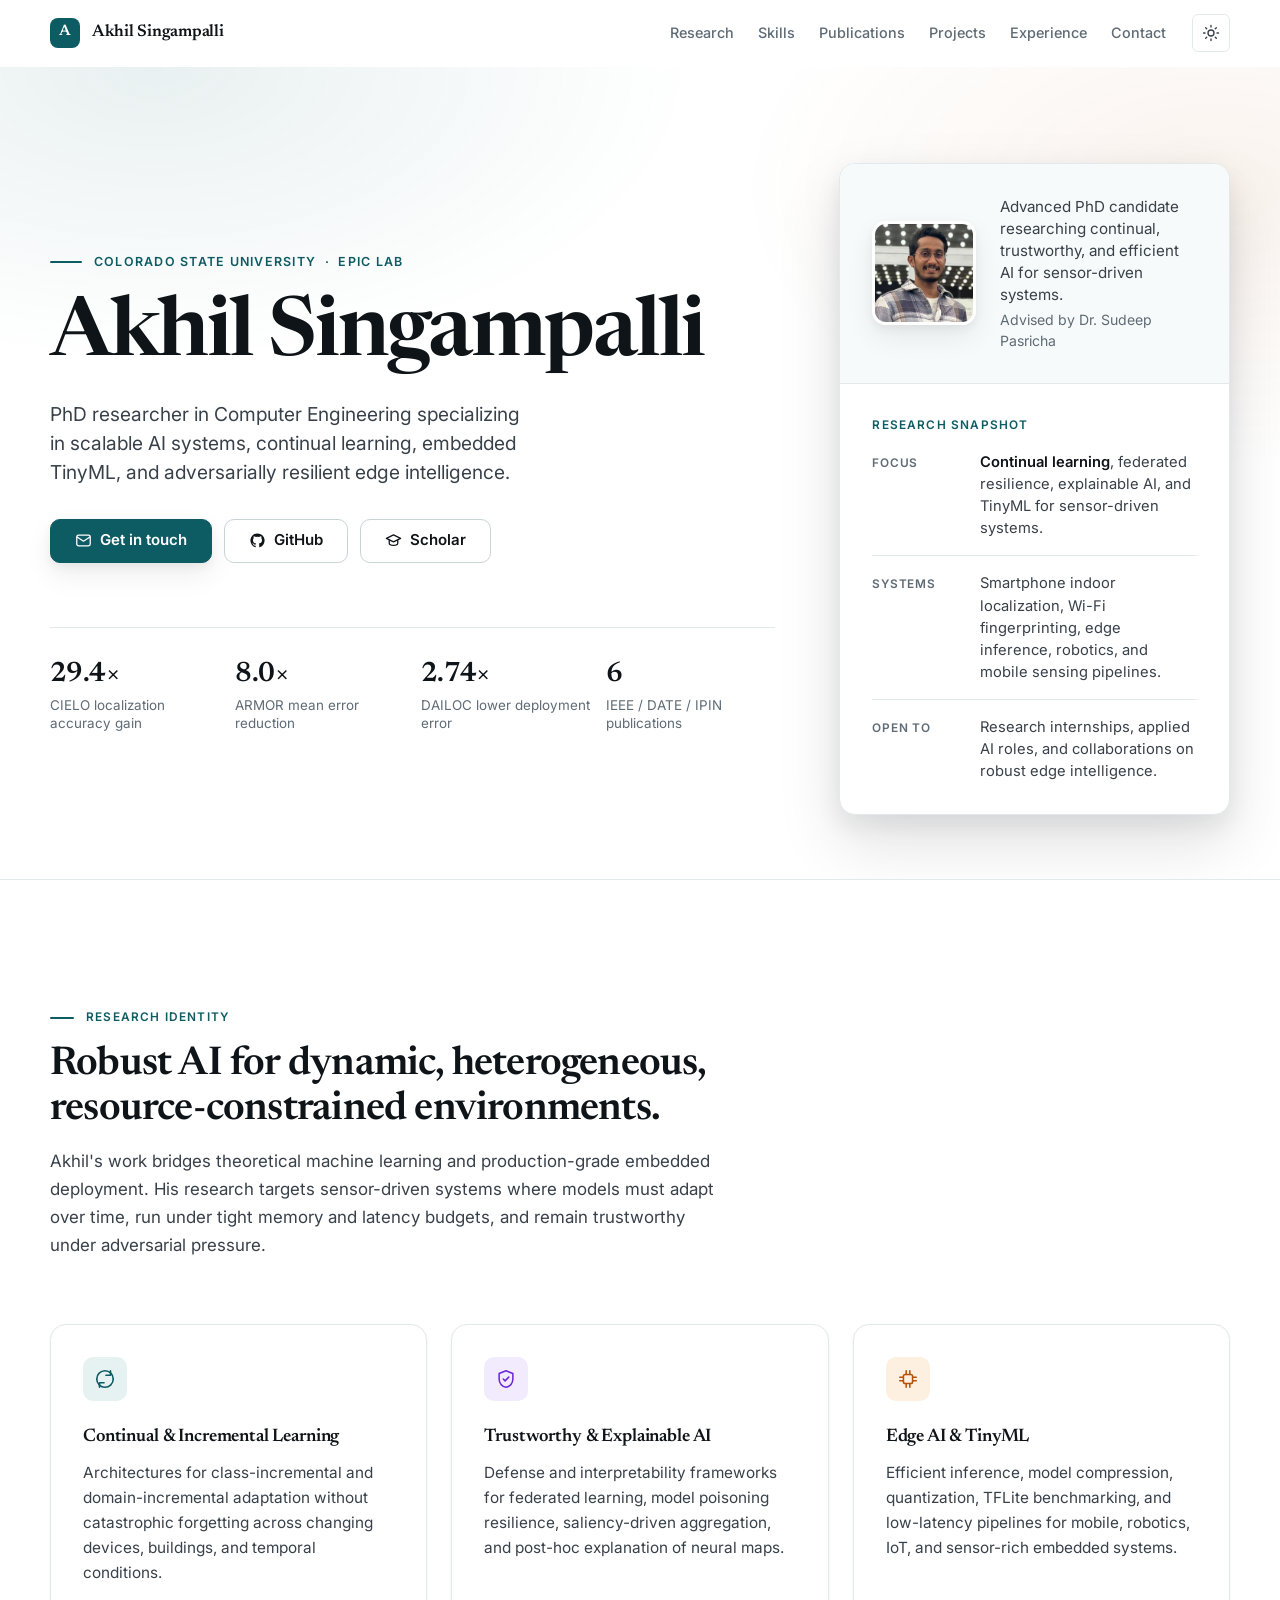
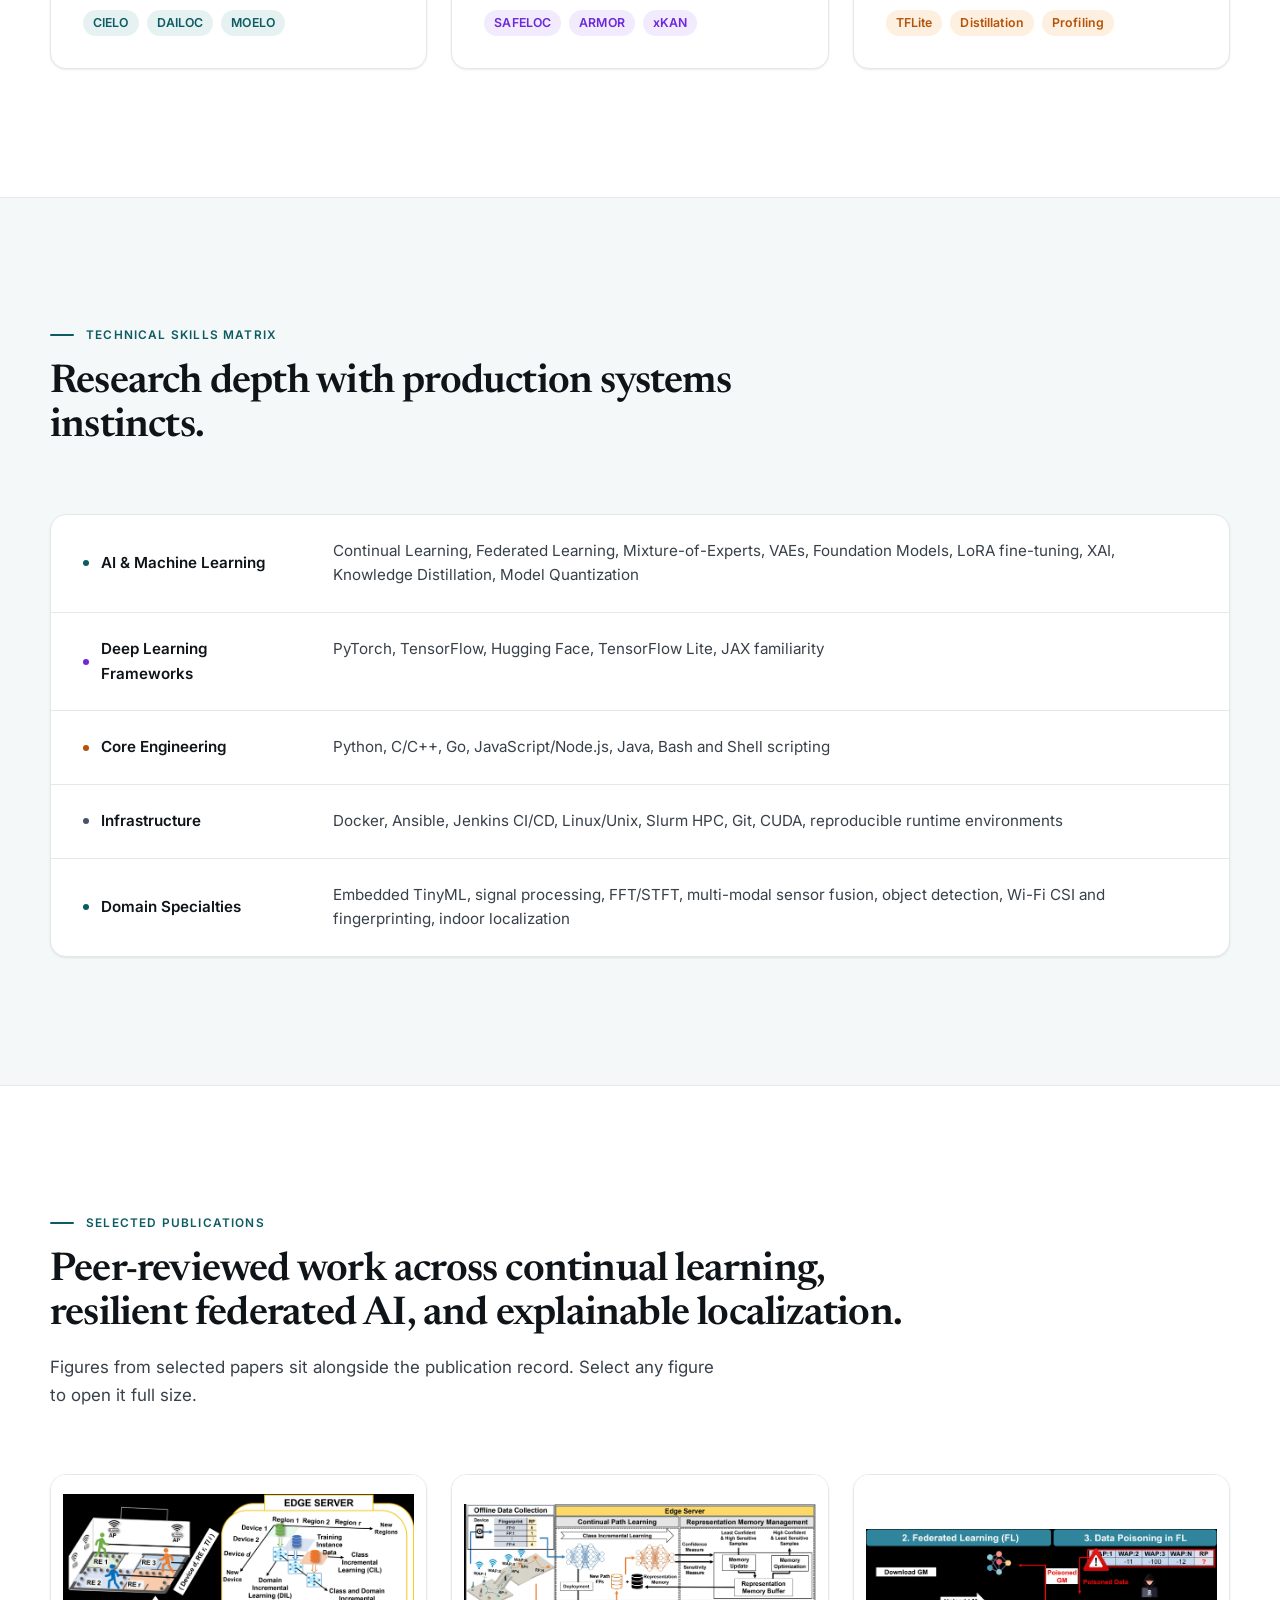
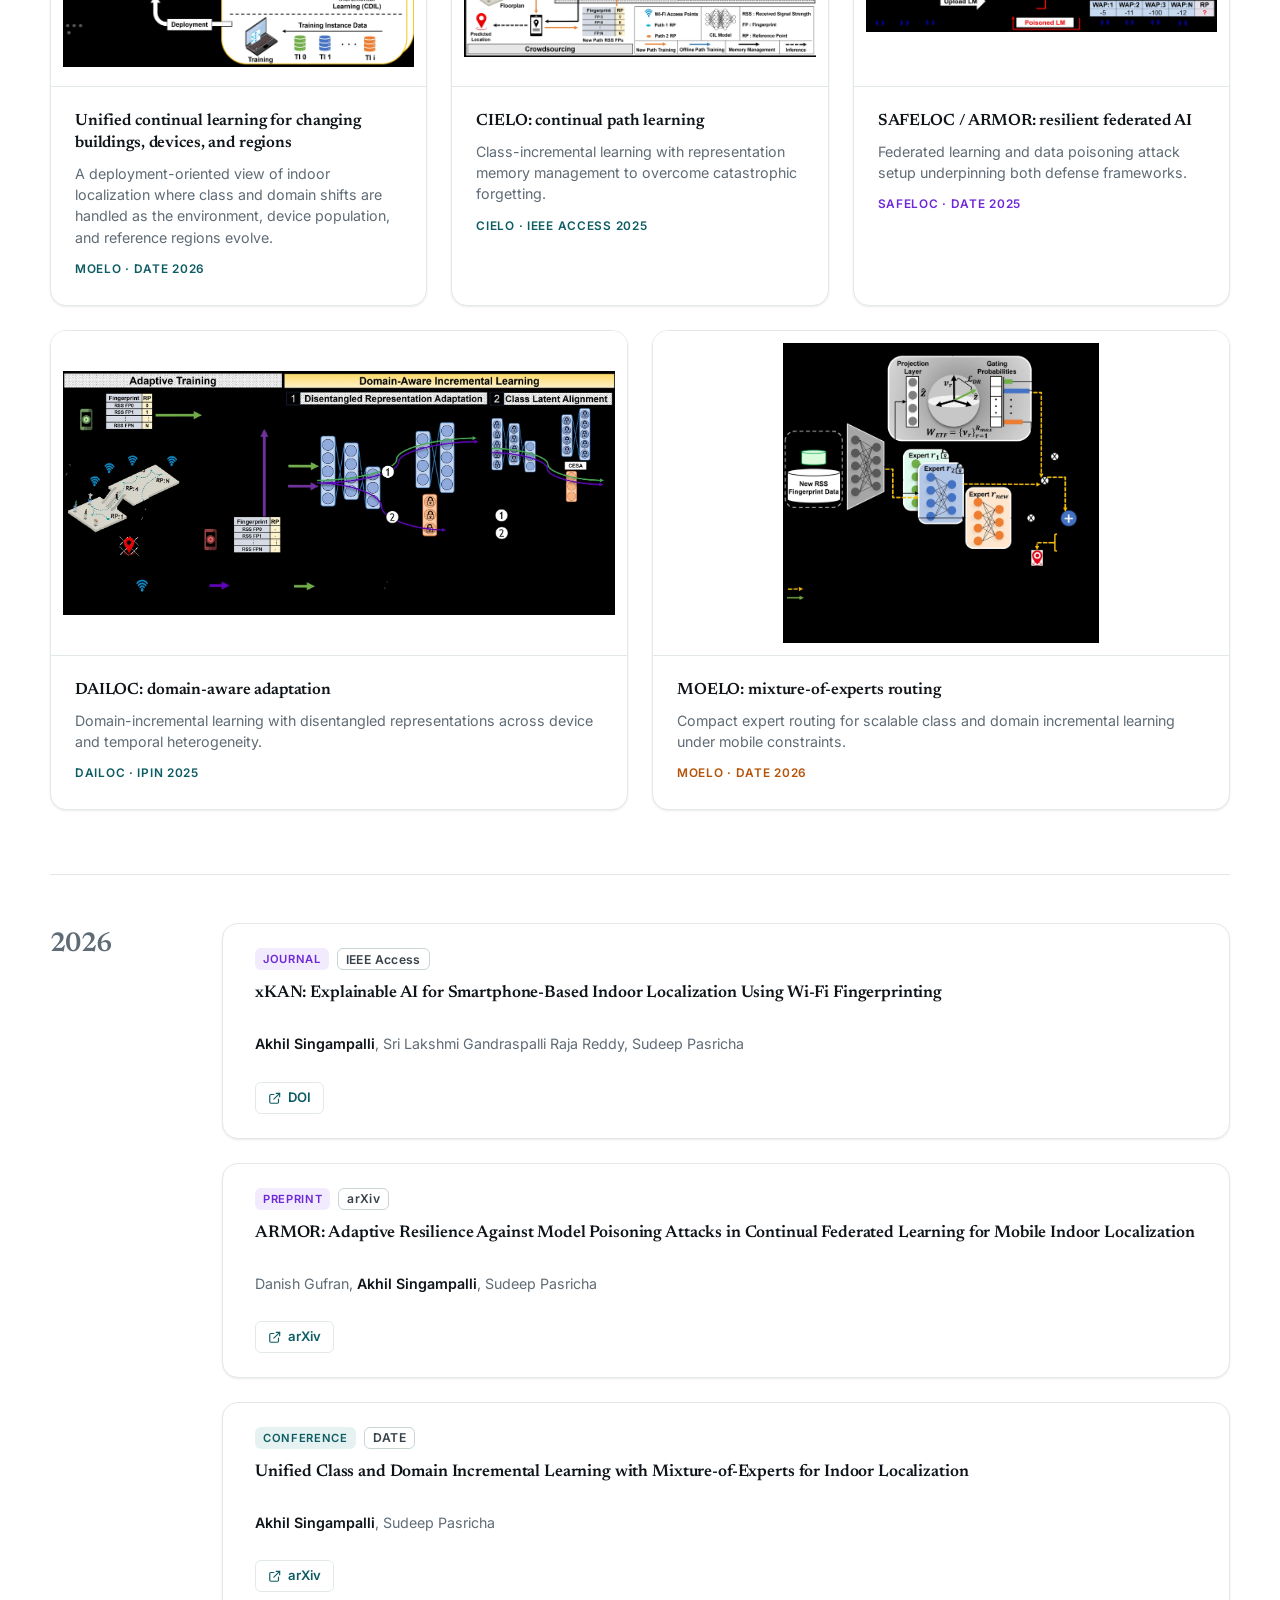
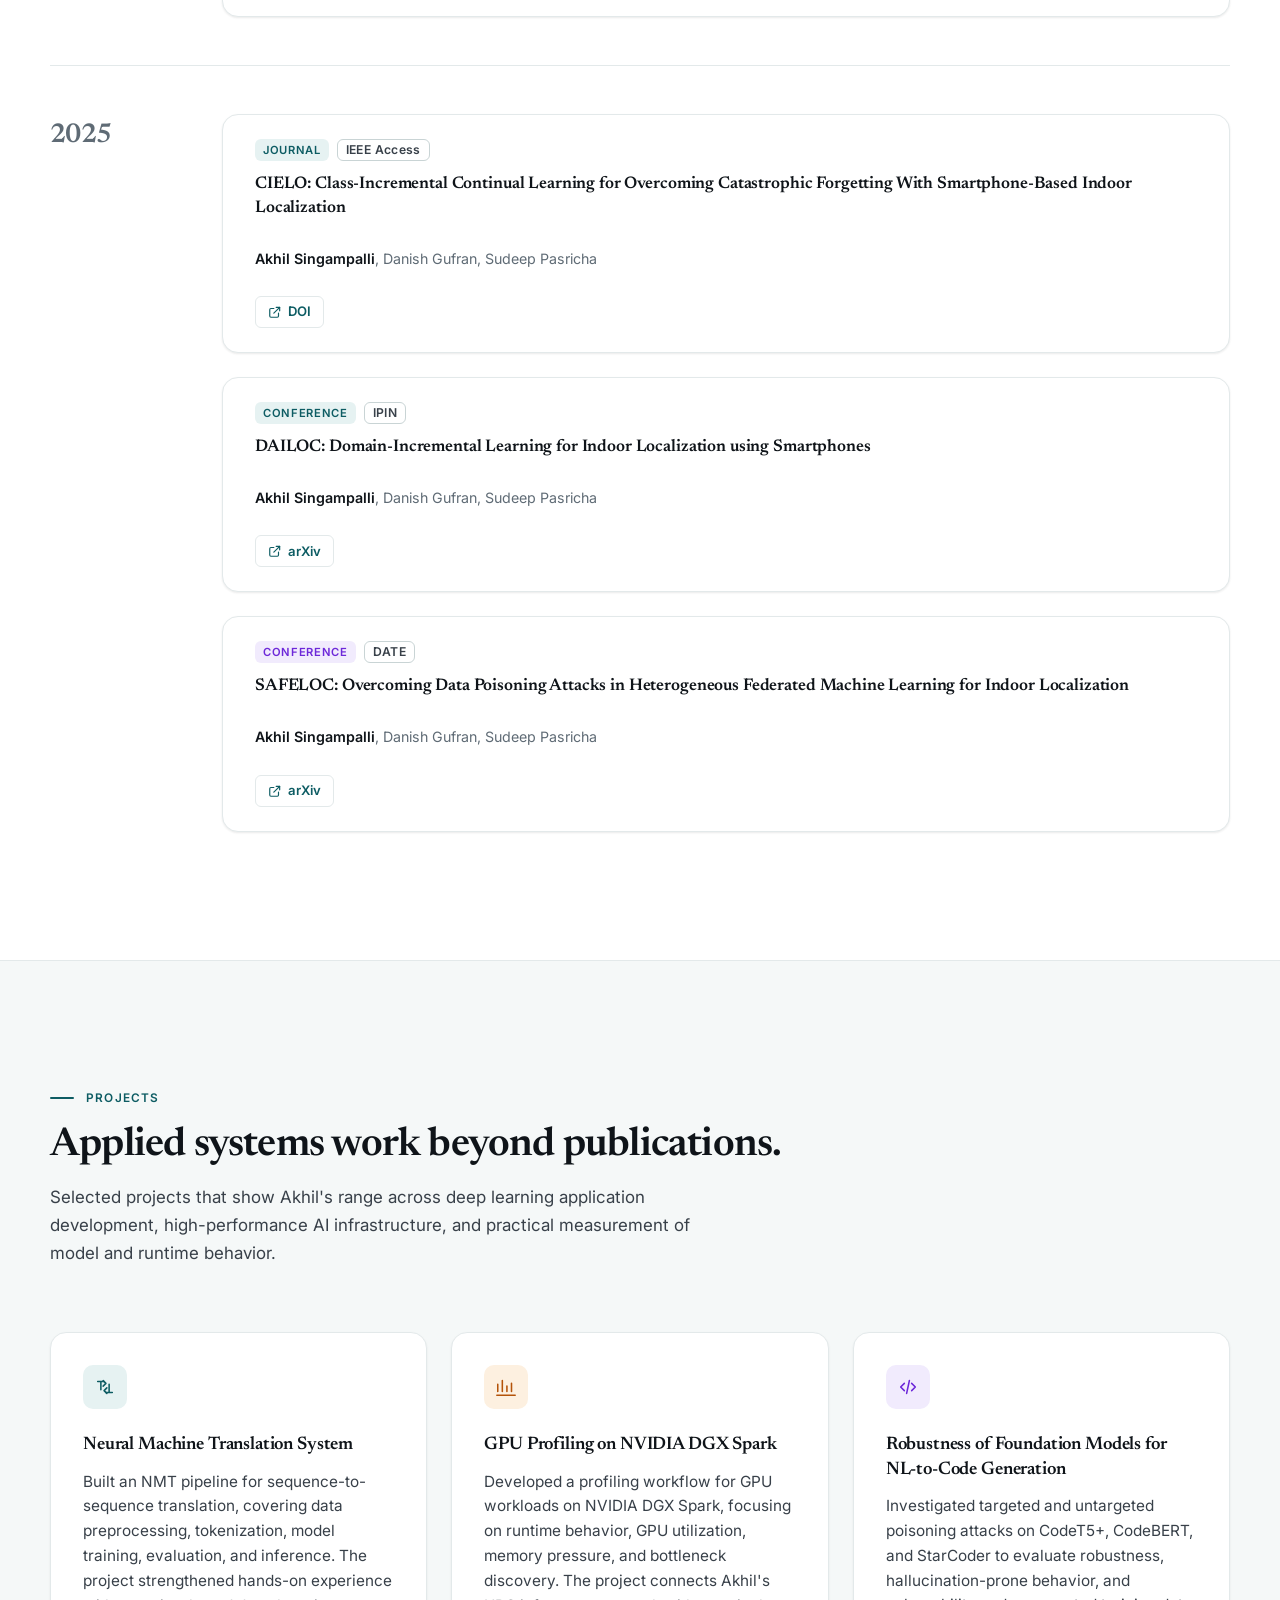
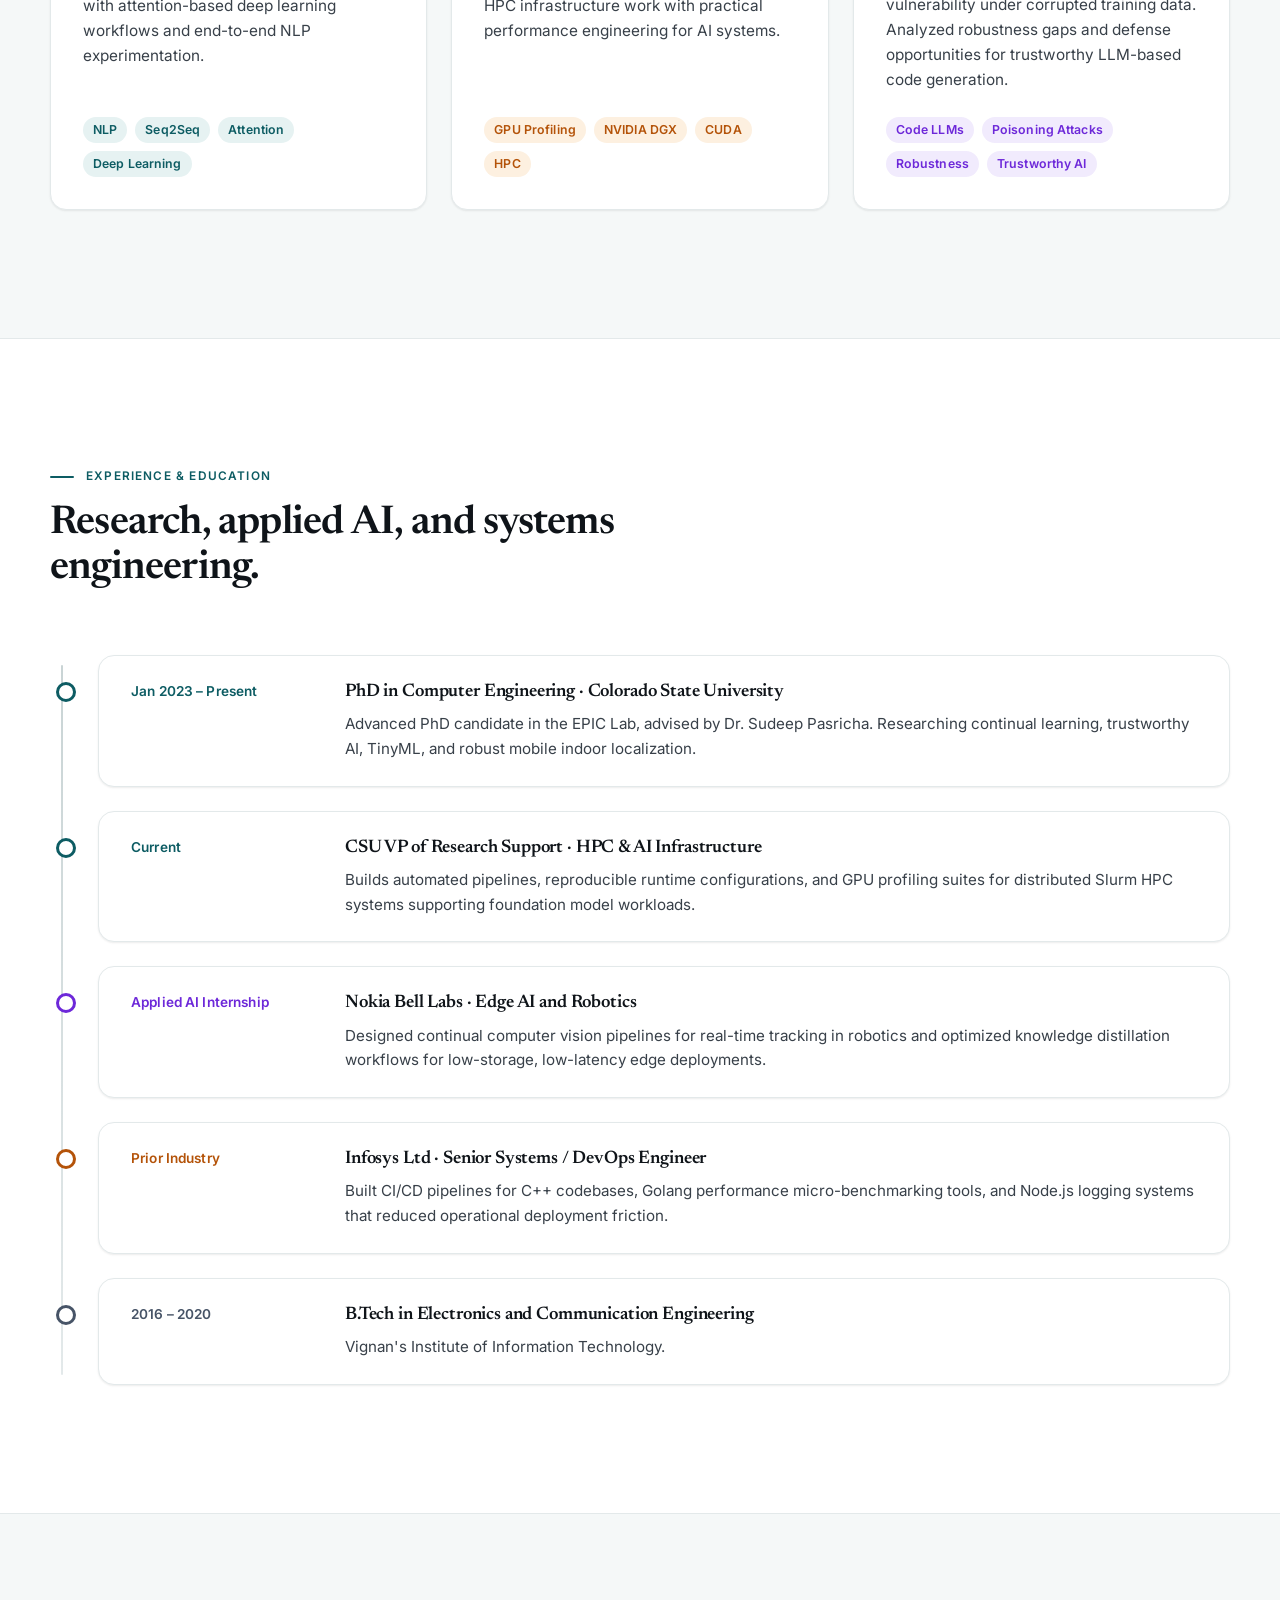
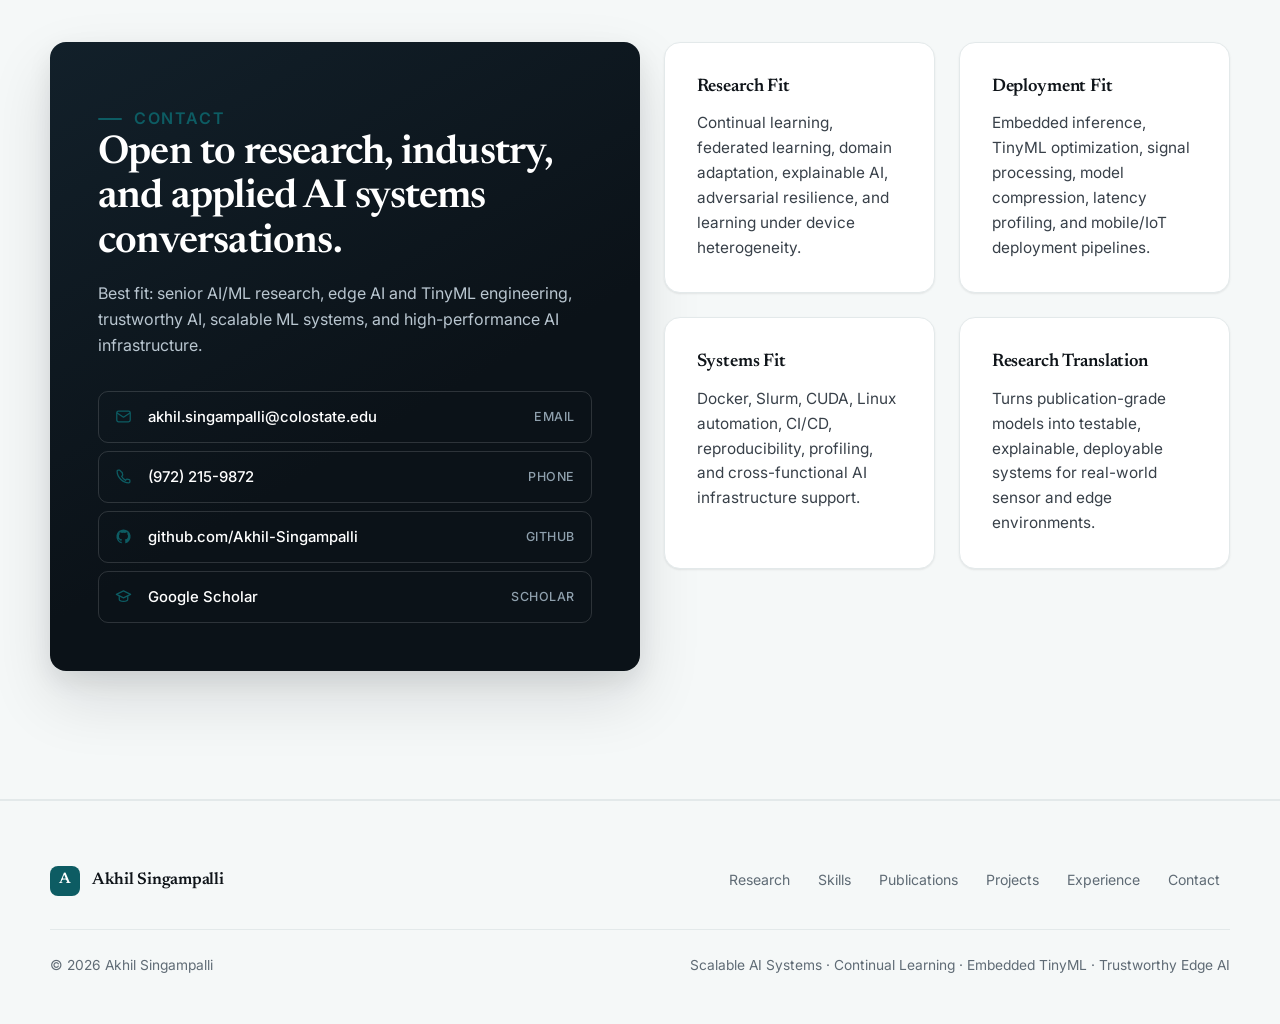
==== commit 7a74a6f4: "Fix squeezed portrait in the hero panel .portrait-wrap is a flex row, so the <picture> element is th" ====
--- a/index.html
+++ b/index.html
@@ -478,10 +478,17 @@
       border-bottom: 1px solid var(--line);
     }
 
+    /* The <picture> is the flex item, not the <img>, so it needs its own
+       flex:none — otherwise it shrinks and object-fit crops the portrait
+       into a narrow vertical strip. */
+    .portrait-wrap picture { flex: none; display: block; }
+
+    /* Rounded square rather than a circle: the source photo has the hair
+       against the top edge, so a circular mask clips the head. */
     .portrait {
-      width: 92px; height: 92px;
+      width: 104px; height: 104px;
       flex: none;
-      border-radius: 50%;
+      border-radius: 14px;
       object-fit: cover;
       border: 3px solid var(--surface);
       box-shadow: var(--sh-2);
@@ -1165,7 +1172,7 @@
             <svg viewBox="0 0 24 24" fill="currentColor" aria-hidden="true"><path d="M12 2a10 10 0 0 0-3.16 19.49c.5.09.68-.22.68-.48l-.01-1.7c-2.78.6-3.37-1.34-3.37-1.34-.45-1.16-1.11-1.47-1.11-1.47-.91-.62.07-.61.07-.61 1 .07 1.53 1.03 1.53 1.03.89 1.53 2.34 1.09 2.91.83.09-.65.35-1.09.63-1.34-2.22-.25-4.56-1.11-4.56-4.94 0-1.09.39-1.98 1.03-2.68-.1-.25-.45-1.27.1-2.65 0 0 .84-.27 2.75 1.02a9.5 9.5 0 0 1 5 0c1.91-1.29 2.75-1.02 2.75-1.02.55 1.38.2 2.4.1 2.65.64.7 1.03 1.59 1.03 2.68 0 3.84-2.34 4.69-4.57 4.94.36.31.68.92.68 1.85l-.01 2.75c0 .27.18.58.69.48A10 10 0 0 0 12 2z"/></svg>
             GitHub
           </a>
-          <a class="button compact" href="https://scholar.google.com/scholar?q=Akhil+Singampalli" target="_blank" rel="noreferrer">
+          <a class="button compact" href="https://scholar.google.com/citations?user=ja5D3RYAAAAJ&amp;hl=en" target="_blank" rel="noreferrer">
             <svg viewBox="0 0 24 24" fill="none" stroke="currentColor" stroke-width="1.8" stroke-linecap="round" stroke-linejoin="round" aria-hidden="true"><path d="M12 4 2 9l10 5 10-5-10-5z"/><path d="M6 11.5V16c0 1.7 2.7 3 6 3s6-1.3 6-3v-4.5"/></svg>
             Scholar
           </a>
@@ -1613,7 +1620,7 @@
               <span>github.com/Akhil-Singampalli</span>
               <span class="label">GitHub</span>
             </a>
-            <a href="https://scholar.google.com/scholar?q=Akhil+Singampalli" target="_blank" rel="noreferrer">
+            <a href="https://scholar.google.com/citations?user=ja5D3RYAAAAJ&amp;hl=en" target="_blank" rel="noreferrer">
               <svg viewBox="0 0 24 24" fill="none" stroke="currentColor" stroke-width="1.8" stroke-linecap="round" stroke-linejoin="round" aria-hidden="true"><path d="M12 4 2 9l10 5 10-5-10-5z"/><path d="M6 11.5V16c0 1.7 2.7 3 6 3s6-1.3 6-3v-4.5"/></svg>
               <span>Google Scholar</span>
               <span class="label">Scholar</span>
@@ -1698,7 +1705,10 @@
       "Indoor Localization",
       "Wi-Fi Fingerprinting"
     ],
-    "sameAs": ["https://github.com/Akhil-Singampalli"]
+    "sameAs": [
+      "https://github.com/Akhil-Singampalli",
+      "https://scholar.google.com/citations?user=ja5D3RYAAAAJ"
+    ]
   }
   </script>
 
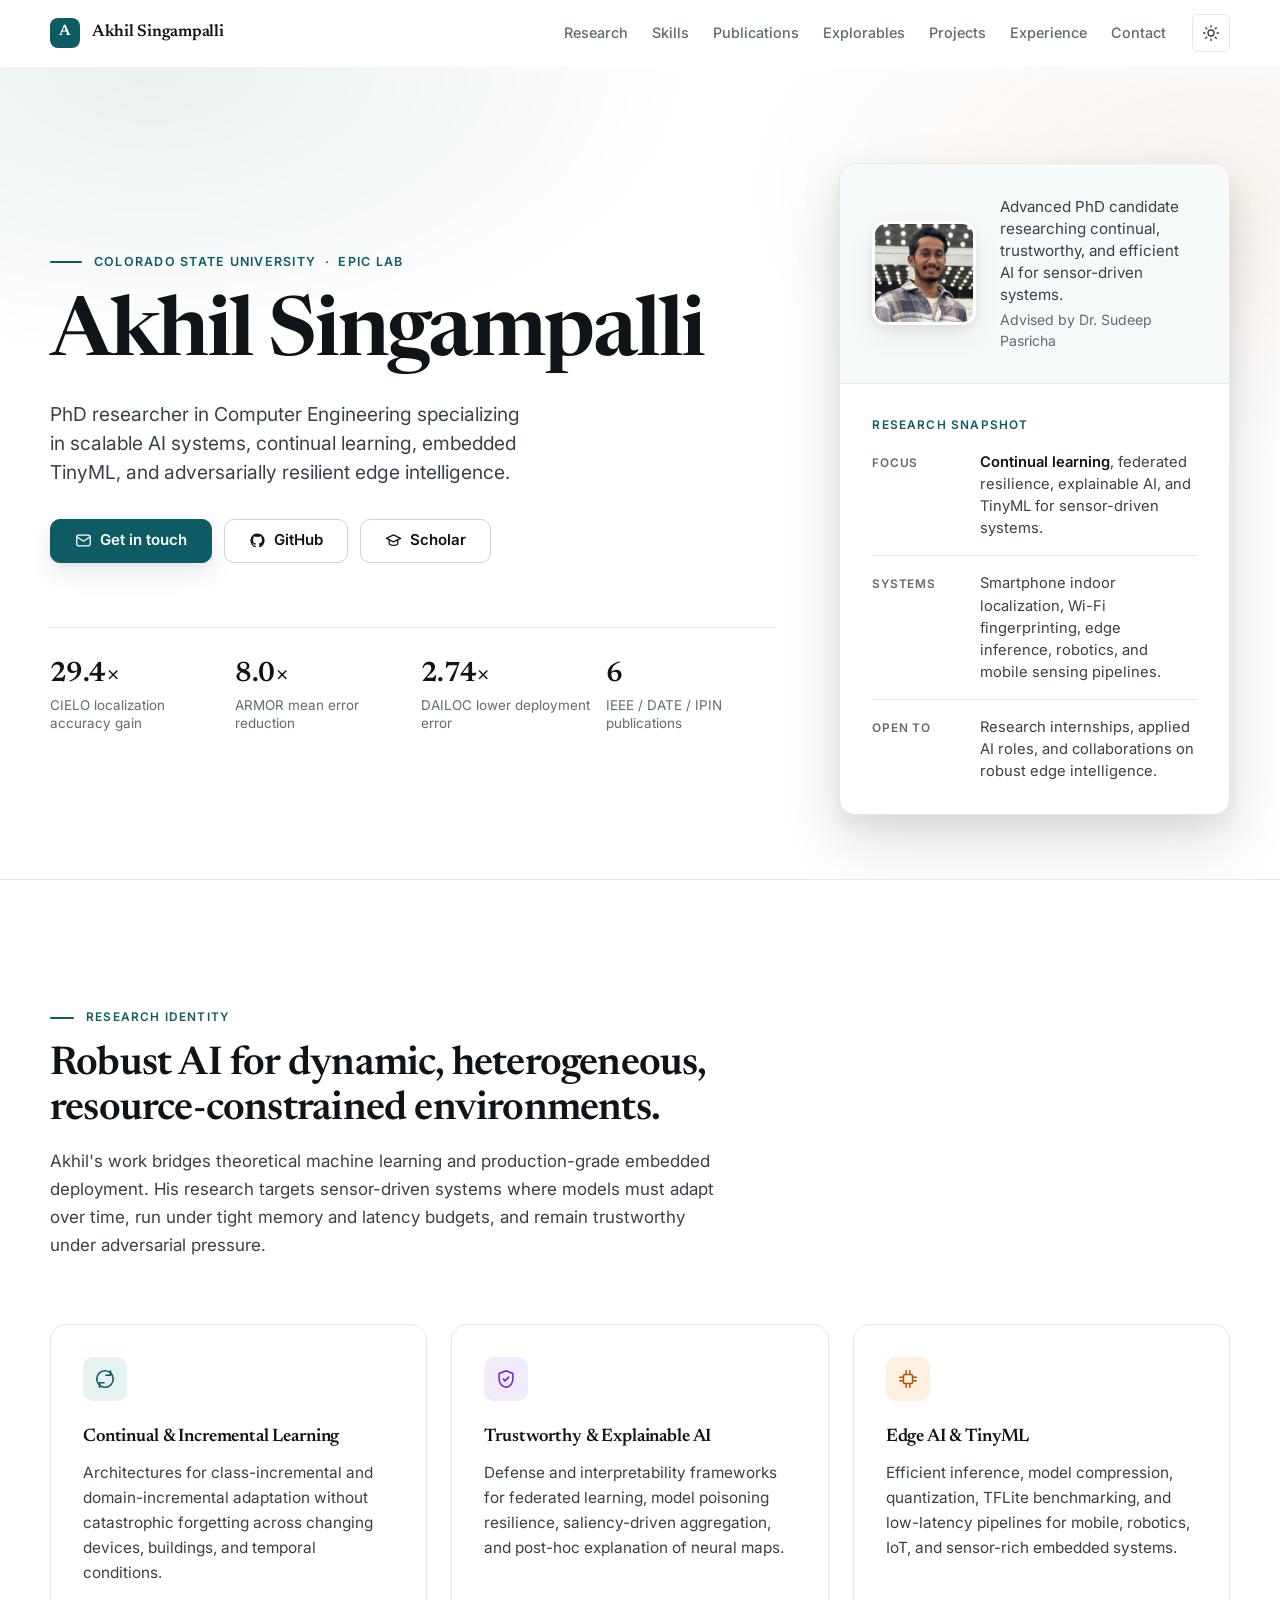
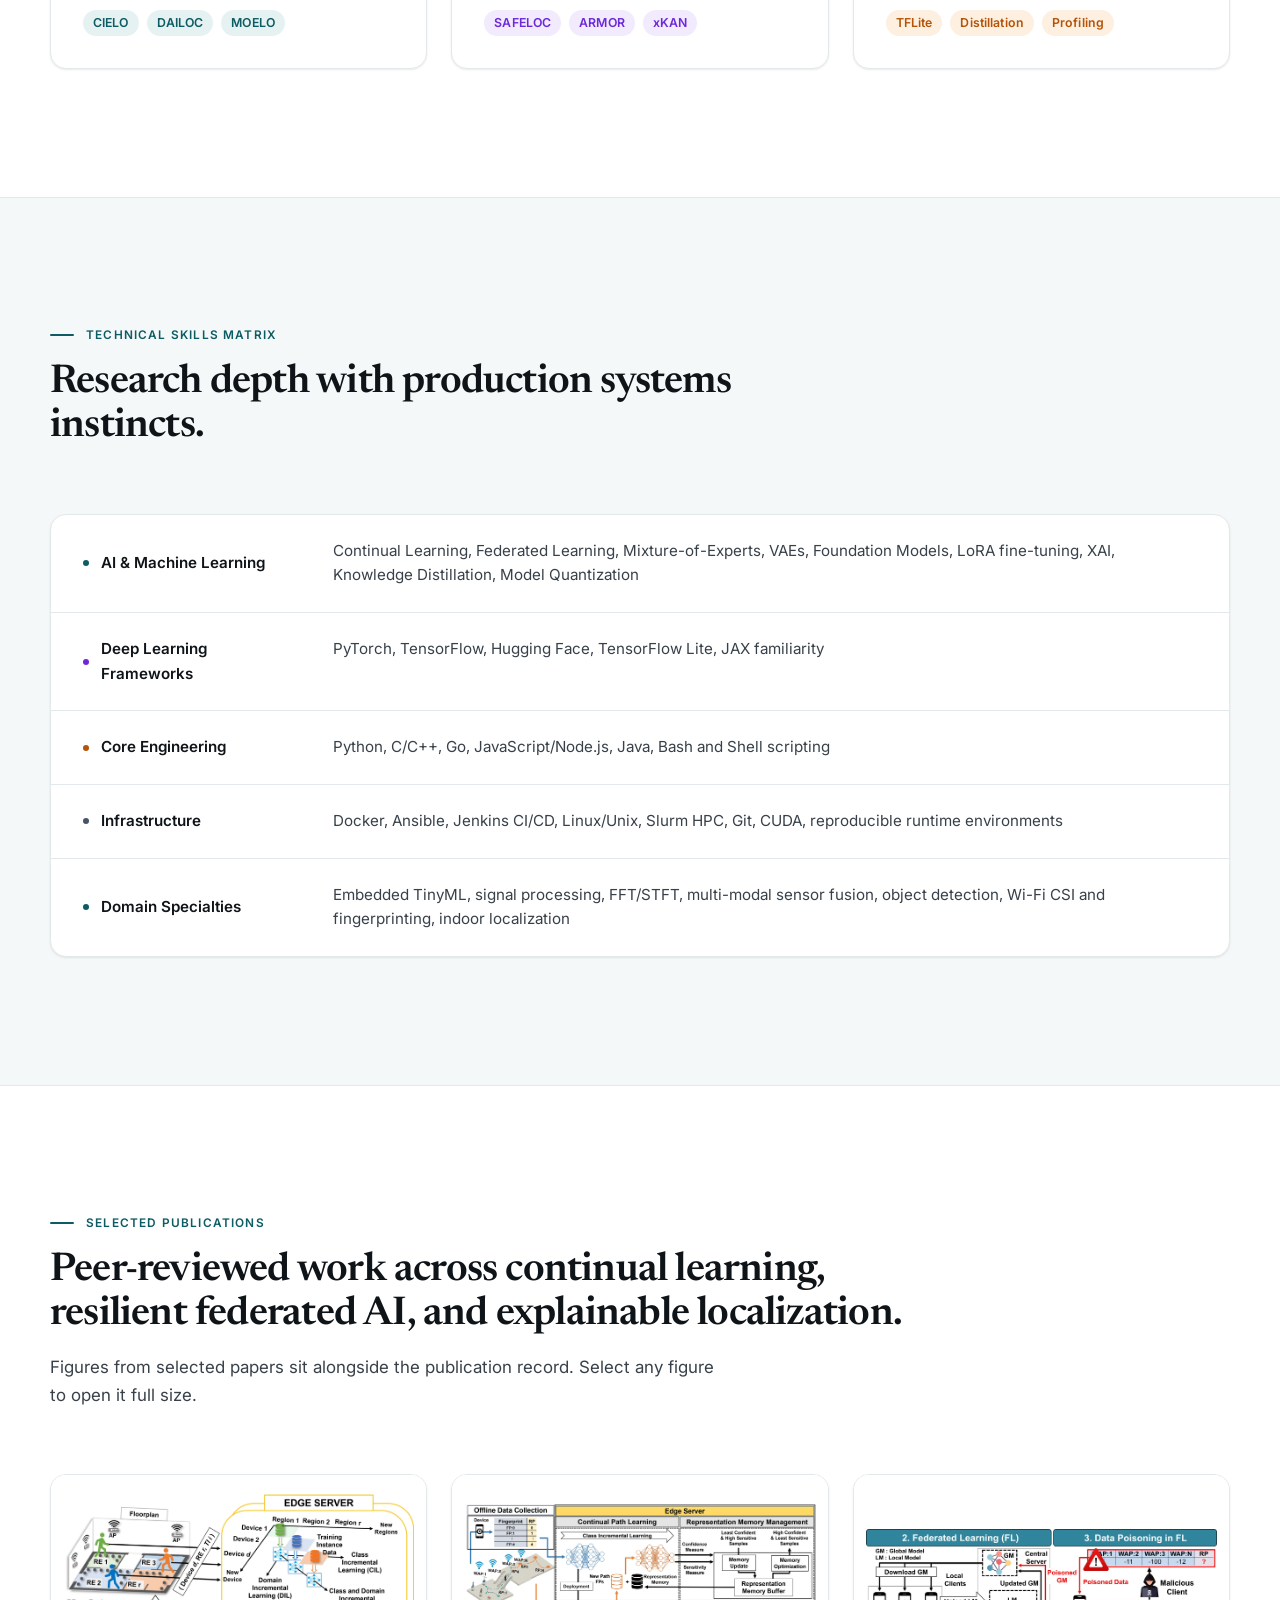
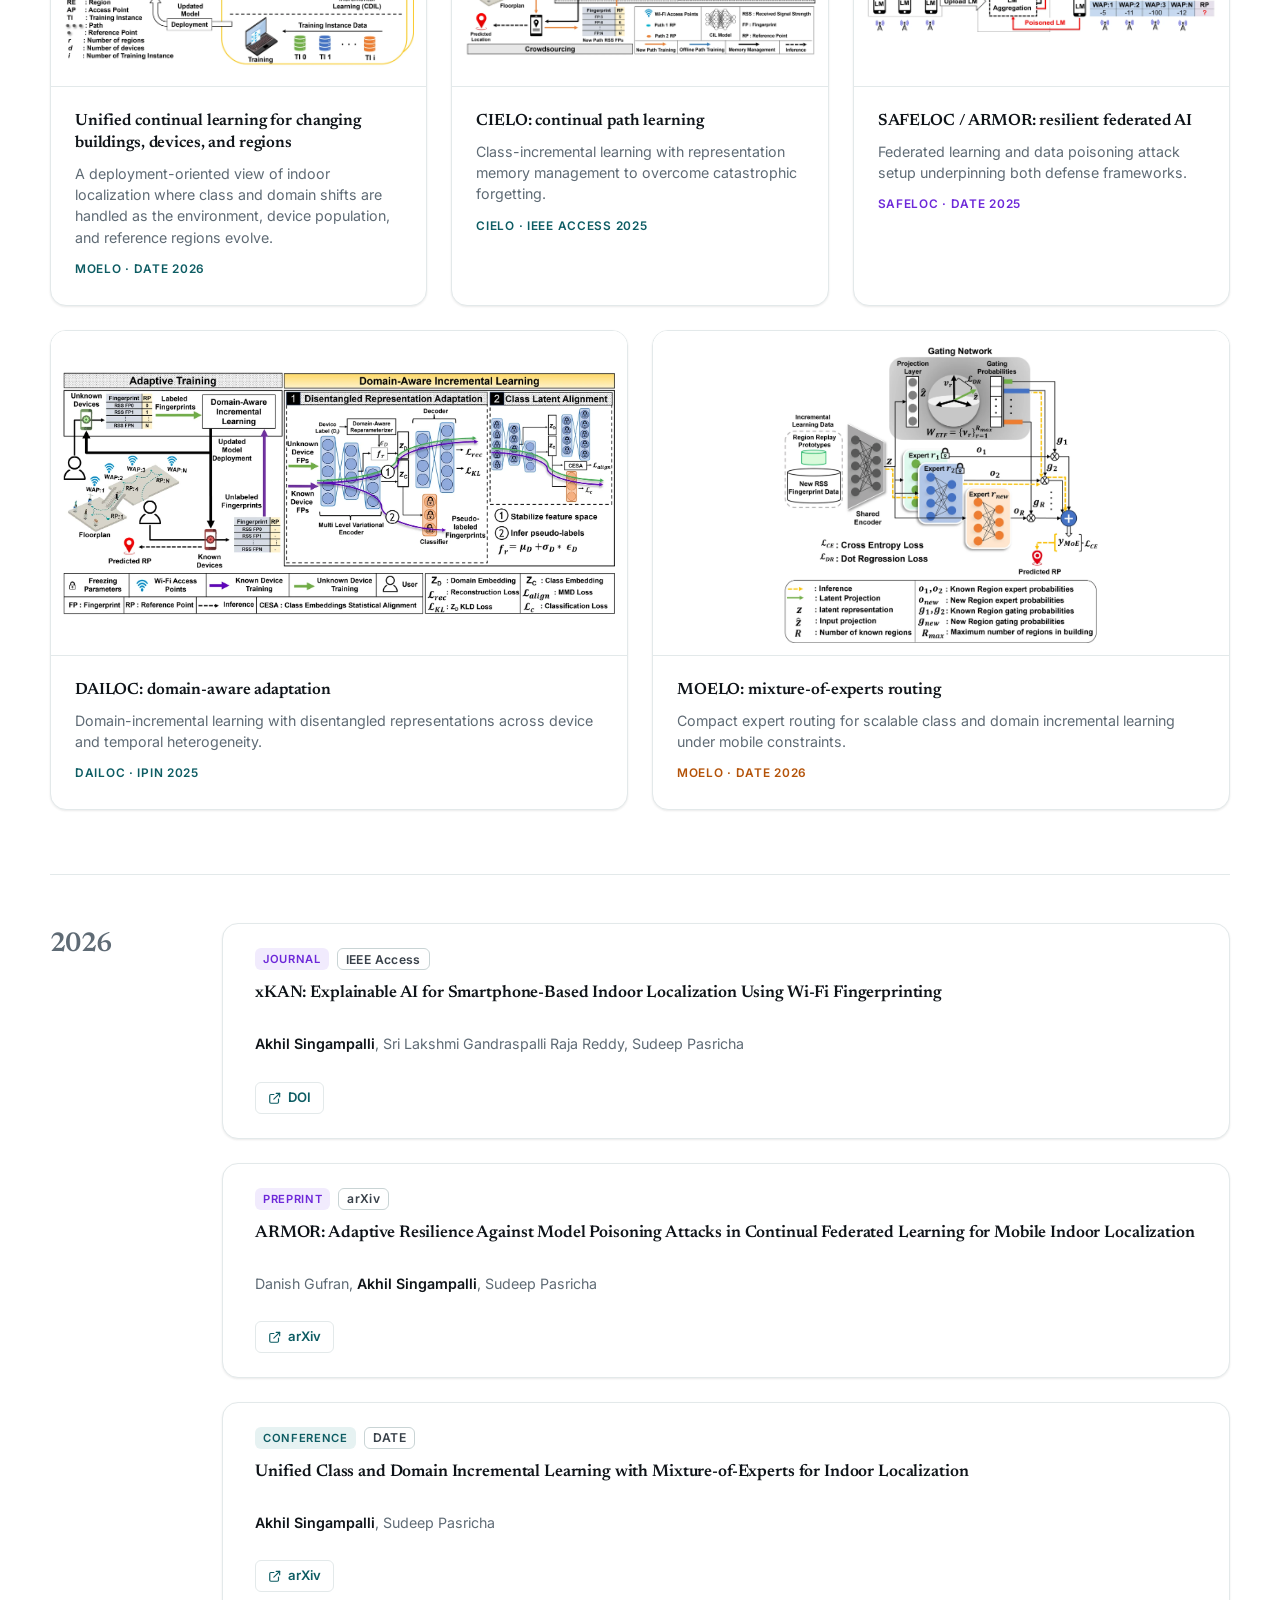
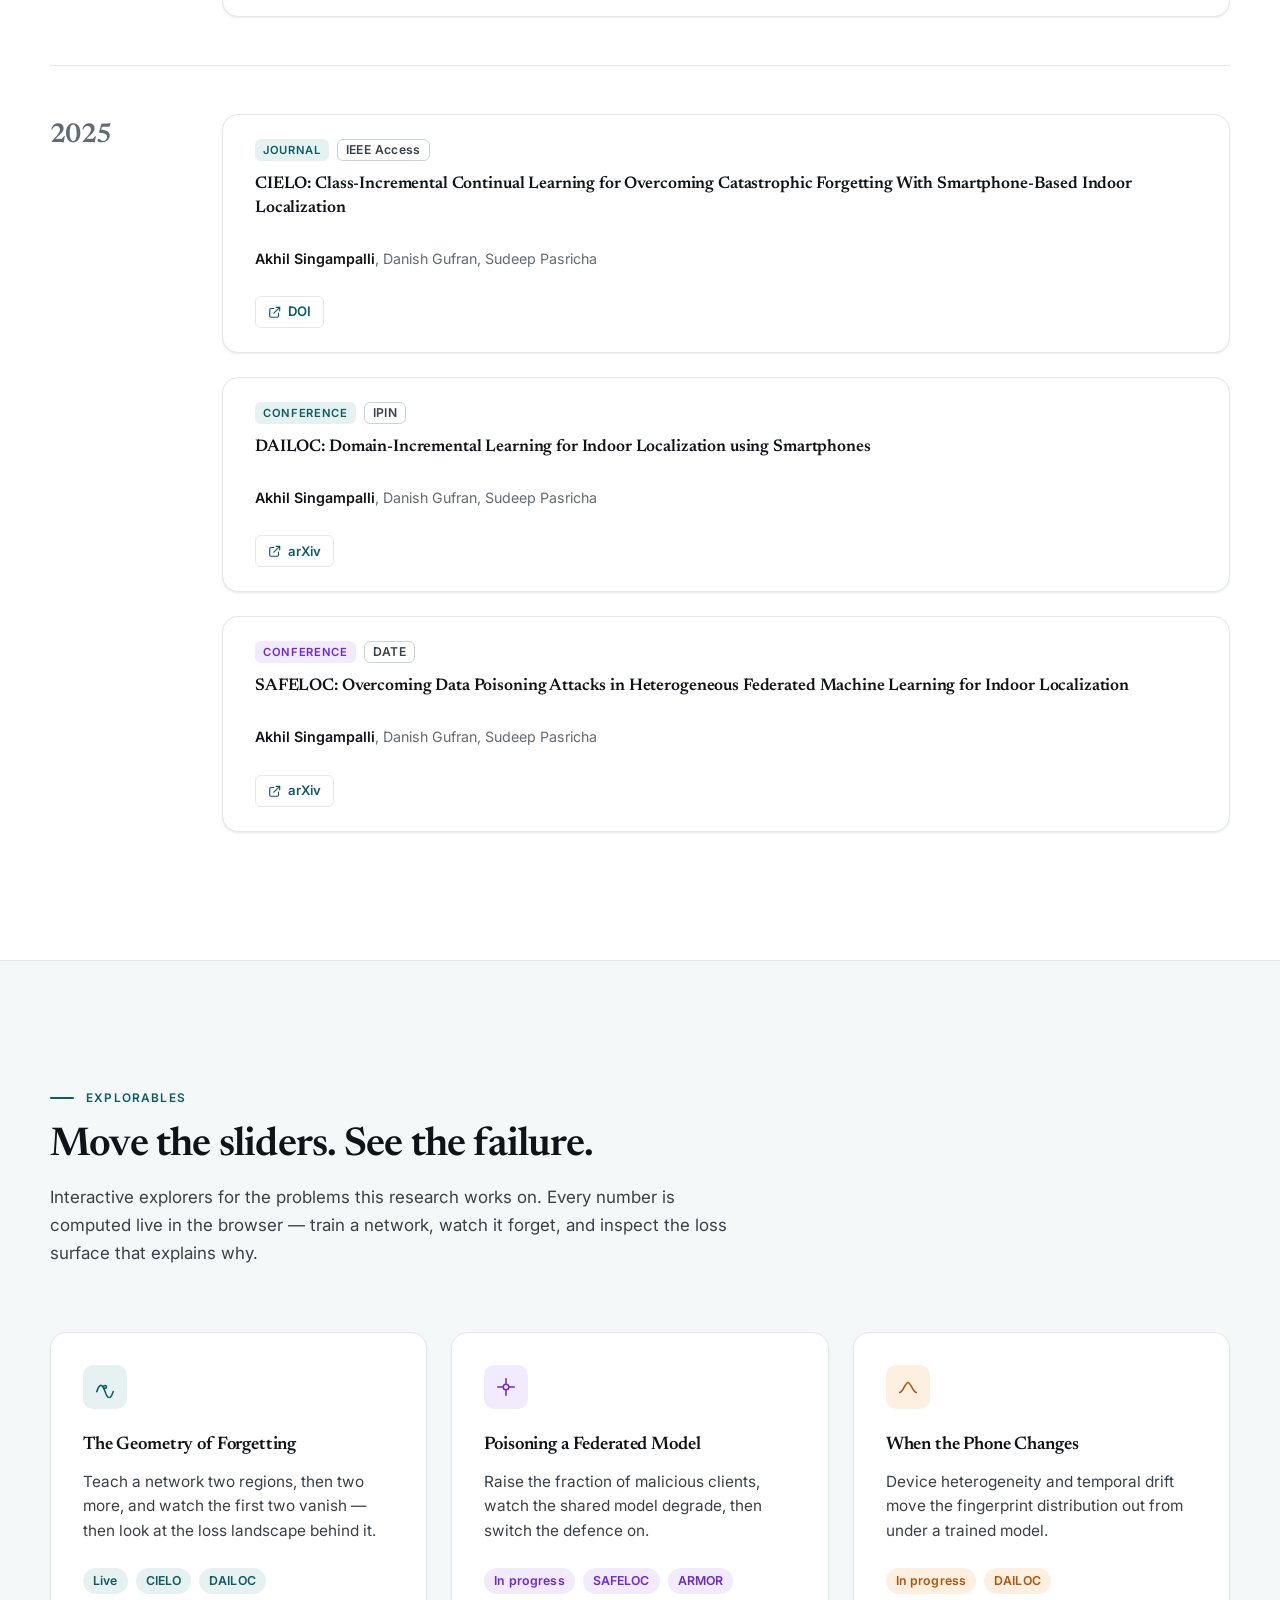
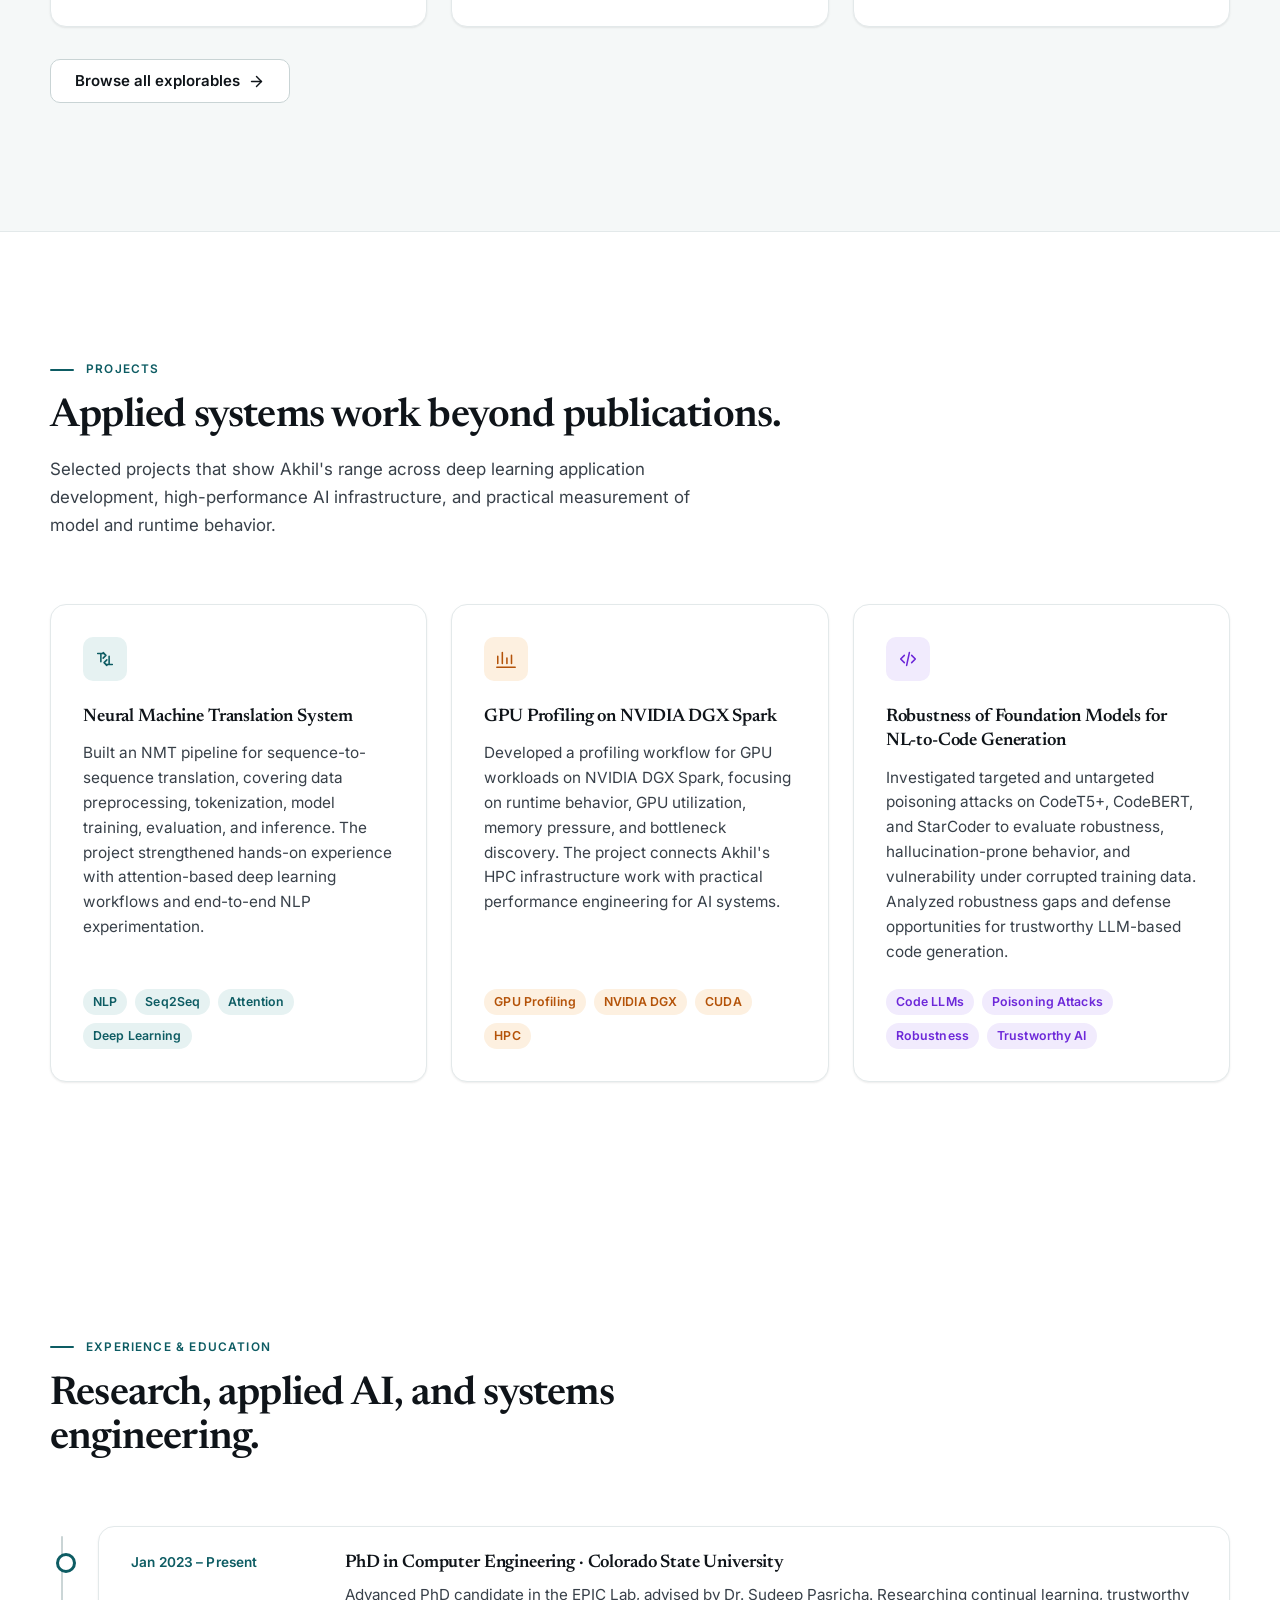
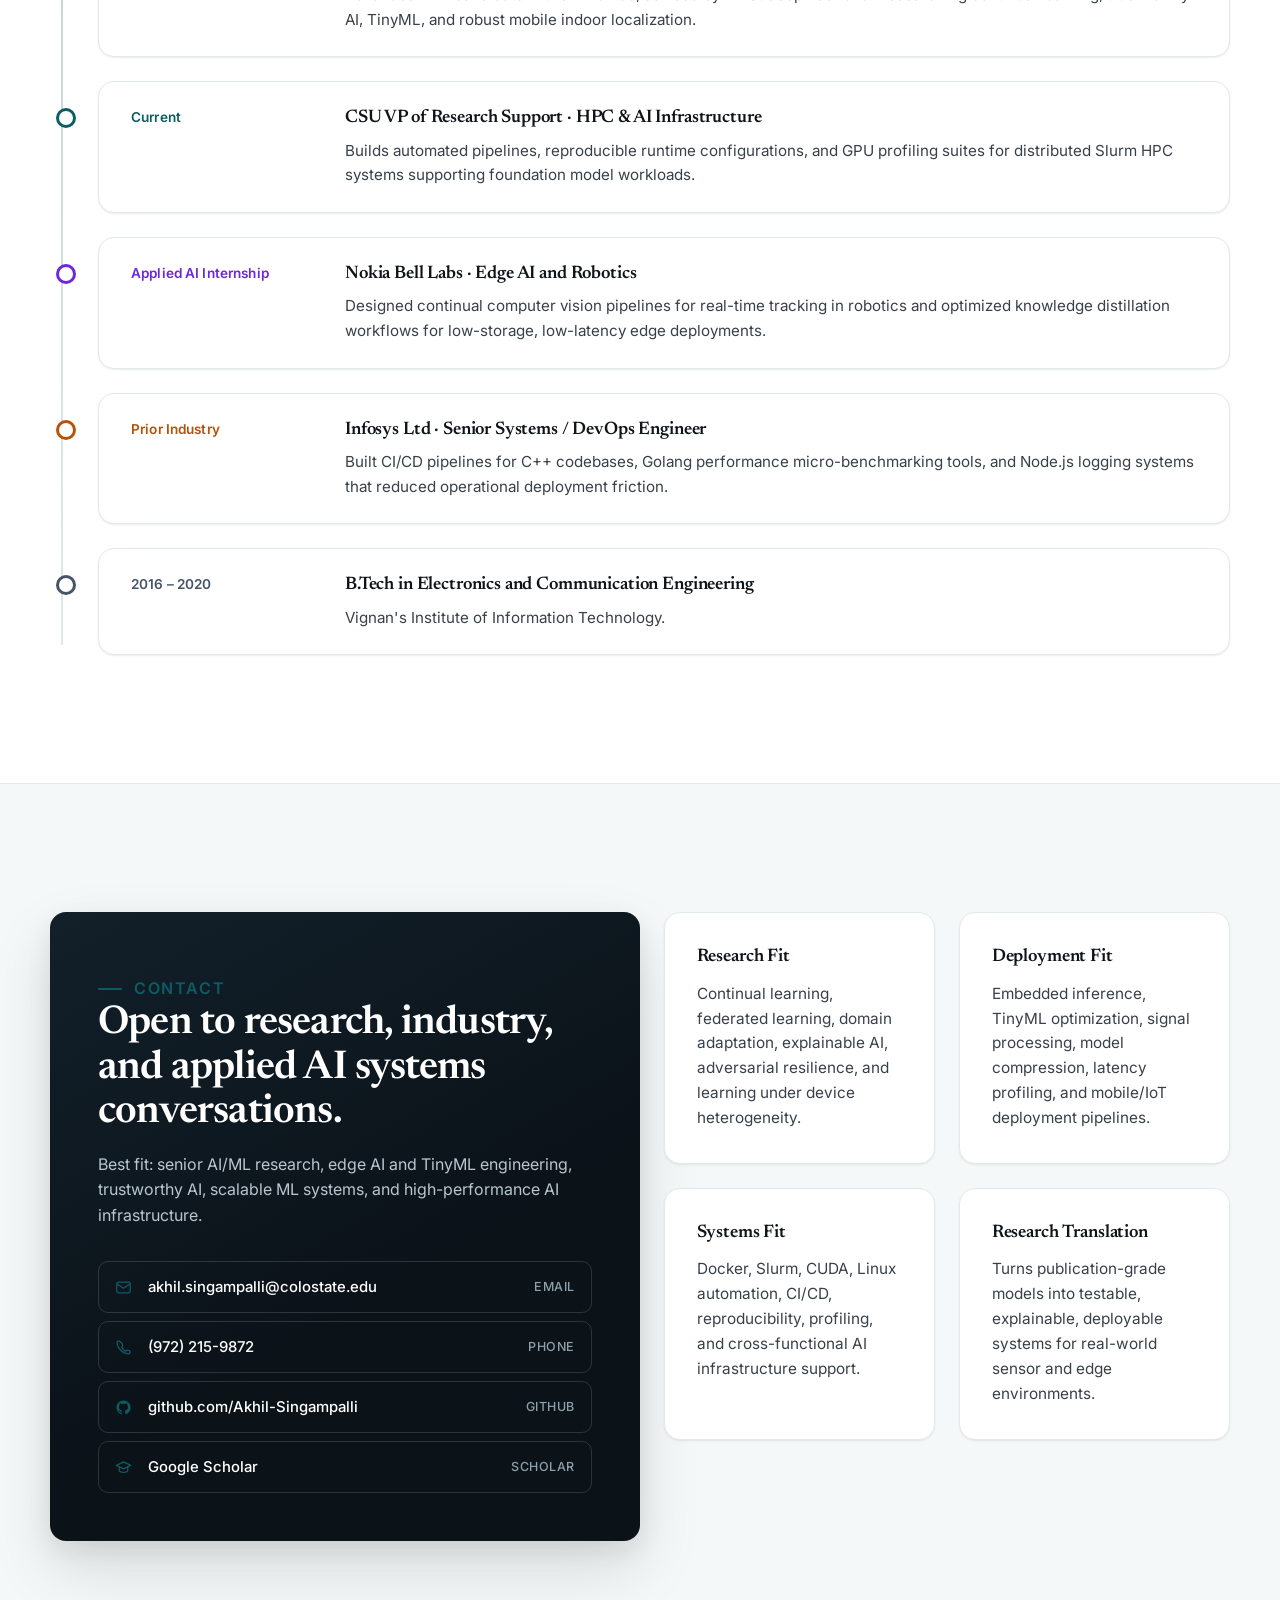
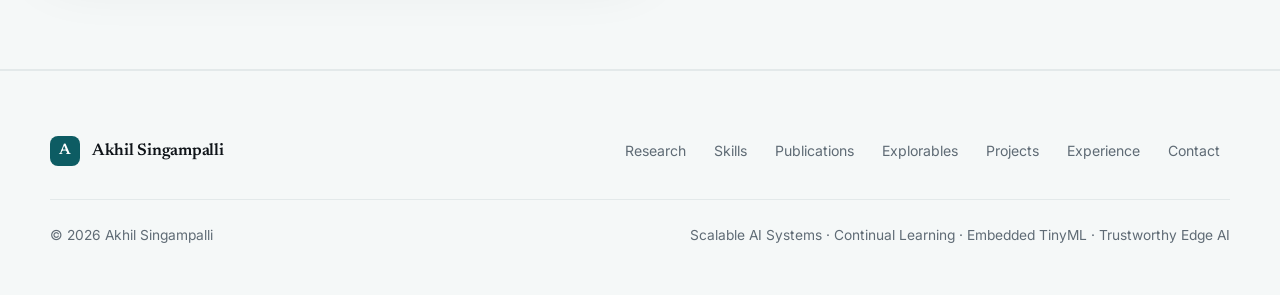
==== commit 6d49f967: "Add interactive explorables section with a live continual-learning explorer Phase 0 — shared assets " ====
--- a/index.html
+++ b/index.html
@@ -30,7 +30,7 @@
 
   <link rel="preconnect" href="https://fonts.googleapis.com" />
   <link rel="preconnect" href="https://fonts.gstatic.com" crossorigin />
-  <link rel="stylesheet" href="https://fonts.googleapis.com/css2?family=Inter:wght@400;500;600;700&family=Newsreader:opsz,wght@6..72,400;6..72,500;6..72,600&display=swap" />
+  <link rel="stylesheet" href="https://fonts.googleapis.com/css2?family=Inter:wght@400;500;600;700&family=JetBrains+Mono:wght@400;500;600&family=Newsreader:opsz,wght@6..72,400;6..72,500;6..72,600&display=swap" />
 
   <script>
     /* Runs before first paint so the saved theme never flashes. */
@@ -44,1079 +44,7 @@
     })();
   </script>
 
-  <style>
-    /* ==================== Design tokens ==================== */
-    :root {
-      --bg: #ffffff;
-      --bg-sunken: #f5f8f8;
-      --surface: #ffffff;
-      --surface-2: #f7fafa;
-      --ink: #0f1419;
-      --ink-2: #384049;
-      --ink-3: #5f6b75;
-      --line: #e3e9ea;
-      --line-strong: #c9d4d5;
-
-      --brand: #0d5c63;
-      --brand-hover: #0a474d;
-      --on-brand: #ffffff;
-      --brand-wash: #e6f2f2;
-
-      --t1: #0d5c63;  --t1-wash: #e6f2f2;   /* continual learning */
-      --t2: #6d28d9;  --t2-wash: #f1ebfd;   /* trustworthy / explainable */
-      --t3: #b45309;  --t3-wash: #fdf0e0;   /* edge & tinyml */
-      --t4: #475467;  --t4-wash: #eef1f4;   /* neutral */
-
-      --sh-1: 0 1px 2px rgba(15,20,25,.05), 0 1px 3px rgba(15,20,25,.04);
-      --sh-2: 0 4px 10px rgba(15,20,25,.05), 0 12px 28px rgba(15,20,25,.07);
-      --sh-3: 0 10px 24px rgba(15,20,25,.08), 0 28px 64px rgba(15,20,25,.12);
-      --overlay: rgba(9,13,17,.8);
-      --nav-bg: rgba(255,255,255,.82);
-      --hero-glow-1: rgba(13,92,99,.09);
-      --hero-glow-2: rgba(180,83,9,.07);
-
-      --s1: 4px;  --s2: 8px;  --s3: 12px; --s4: 16px; --s5: 24px;
-      --s6: 32px; --s7: 48px; --s8: 64px; --s9: 96px; --s10: 128px;
-
-      --r-sm: 6px; --r: 10px; --r-lg: 16px; --r-full: 999px;
-      --max: 1180px;
-      --nav-h: 66px;
-      --ease: cubic-bezier(.2,.7,.3,1);
-
-      --font-sans: Inter, ui-sans-serif, system-ui, -apple-system, "Segoe UI", sans-serif;
-      --font-serif: Newsreader, ui-serif, Georgia, "Times New Roman", serif;
-    }
-
-    /* Dark palette, defined once and applied to both the system default and the
-       explicit toggle so neither can win by accident. */
-    @media (prefers-color-scheme: dark) {
-      :root:not([data-theme="light"]) {
-        color-scheme: dark;
-        --bg: #0b0f14;
-        --bg-sunken: #0e141a;
-        --surface: #121a22;
-        --surface-2: #16202a;
-        --ink: #e9eff3;
-        --ink-2: #c3cfd8;
-        --ink-3: #8d9ba7;
-        --line: #223040;
-        --line-strong: #33445a;
-
-        --brand: #4dd0c7;
-        --brand-hover: #7ee0d9;
-        --on-brand: #06222a;
-        --brand-wash: #102f31;
-
-        --t1: #4dd0c7;  --t1-wash: #102f31;
-        --t2: #a78bfa;  --t2-wash: #241b3d;
-        --t3: #f0b429;  --t3-wash: #33260a;
-        --t4: #94a3b8;  --t4-wash: #1b2430;
-
-        --sh-1: 0 1px 2px rgba(0,0,0,.4);
-        --sh-2: 0 4px 10px rgba(0,0,0,.35), 0 12px 28px rgba(0,0,0,.45);
-        --sh-3: 0 10px 24px rgba(0,0,0,.45), 0 28px 64px rgba(0,0,0,.6);
-        --overlay: rgba(3,6,9,.88);
-        --nav-bg: rgba(11,15,20,.82);
-        --hero-glow-1: rgba(77,208,199,.10);
-        --hero-glow-2: rgba(240,180,41,.07);
-      }
-    }
-
-    :root[data-theme="dark"] {
-      color-scheme: dark;
-      --bg: #0b0f14;
-      --bg-sunken: #0e141a;
-      --surface: #121a22;
-      --surface-2: #16202a;
-      --ink: #e9eff3;
-      --ink-2: #c3cfd8;
-      --ink-3: #8d9ba7;
-      --line: #223040;
-      --line-strong: #33445a;
-
-      --brand: #4dd0c7;
-      --brand-hover: #7ee0d9;
-      --on-brand: #06222a;
-      --brand-wash: #102f31;
-
-      --t1: #4dd0c7;  --t1-wash: #102f31;
-      --t2: #a78bfa;  --t2-wash: #241b3d;
-      --t3: #f0b429;  --t3-wash: #33260a;
-      --t4: #94a3b8;  --t4-wash: #1b2430;
-
-      --sh-1: 0 1px 2px rgba(0,0,0,.4);
-      --sh-2: 0 4px 10px rgba(0,0,0,.35), 0 12px 28px rgba(0,0,0,.45);
-      --sh-3: 0 10px 24px rgba(0,0,0,.45), 0 28px 64px rgba(0,0,0,.6);
-      --overlay: rgba(3,6,9,.88);
-      --nav-bg: rgba(11,15,20,.82);
-      --hero-glow-1: rgba(77,208,199,.10);
-      --hero-glow-2: rgba(240,180,41,.07);
-    }
-
-    /* ==================== Base ==================== */
-    * { box-sizing: border-box; }
-
-    html {
-      scroll-behavior: smooth;
-      scroll-padding-top: calc(var(--nav-h) + var(--s5));
-      -webkit-text-size-adjust: 100%;
-    }
-
-    body {
-      margin: 0;
-      background: var(--bg);
-      color: var(--ink);
-      font-family: var(--font-sans);
-      line-height: 1.62;
-      -webkit-font-smoothing: antialiased;
-    }
-
-    img { max-width: 100%; display: block; }
-    a { color: inherit; }
-
-    /* Beats any component `display` rule, so [hidden] always actually hides. */
-    [hidden] { display: none !important; }
-
-    h1, h2, h3 { font-family: var(--font-serif); font-weight: 600; margin: 0; }
-
-    h1 {
-      font-size: clamp(2.9rem, 6.4vw, 5.5rem);
-      line-height: .98;
-      letter-spacing: -.028em;
-    }
-
-    h2 {
-      font-size: clamp(1.8rem, 3.1vw, 2.75rem);
-      line-height: 1.12;
-      letter-spacing: -.02em;
-    }
-
-    h3 { font-size: 1.14rem; line-height: 1.34; letter-spacing: -.008em; }
-
-    :focus-visible {
-      outline: 2px solid var(--brand);
-      outline-offset: 3px;
-      border-radius: var(--r-sm);
-    }
-
-    ::selection { background: var(--brand); color: var(--on-brand); }
-
-    .wrap { width: min(var(--max), calc(100% - var(--s7))); margin: 0 auto; }
-
-    .skip-link {
-      position: absolute;
-      left: var(--s4);
-      top: -100px;
-      z-index: 200;
-      padding: var(--s3) var(--s5);
-      background: var(--ink);
-      color: var(--bg);
-      border-radius: var(--r);
-      font-weight: 600;
-      text-decoration: none;
-      transition: top .2s var(--ease);
-    }
-    .skip-link:focus { top: var(--s4); }
-
-    /* ==================== Scroll reveal ==================== */
-    .js .reveal {
-      opacity: 0;
-      transform: translateY(16px);
-      transition: opacity .7s var(--ease), transform .7s var(--ease);
-      transition-delay: var(--d, 0s);
-    }
-    .js .reveal.is-in { opacity: 1; transform: none; }
-
-    /* ==================== Navigation ==================== */
-    .nav {
-      position: sticky;
-      top: 0;
-      z-index: 60;
-      background: var(--nav-bg);
-      backdrop-filter: blur(14px) saturate(150%);
-      -webkit-backdrop-filter: blur(14px) saturate(150%);
-      border-bottom: 1px solid transparent;
-      transition: border-color .25s var(--ease), box-shadow .25s var(--ease);
-    }
-    .nav.is-stuck { border-bottom-color: var(--line); box-shadow: var(--sh-1); }
-
-    .nav-inner {
-      width: min(var(--max), calc(100% - var(--s7)));
-      margin: 0 auto;
-      min-height: var(--nav-h);
-      display: flex;
-      align-items: center;
-      gap: var(--s4);
-    }
-
-    .brand {
-      display: inline-flex;
-      align-items: center;
-      gap: var(--s3);
-      margin-right: auto;
-      font-family: var(--font-serif);
-      font-size: 1.05rem;
-      font-weight: 600;
-      letter-spacing: -.015em;
-      text-decoration: none;
-      white-space: nowrap;
-    }
-
-    .brand-mark {
-      display: grid;
-      place-items: center;
-      width: 30px;
-      height: 30px;
-      border-radius: 8px;
-      background: var(--brand);
-      color: var(--on-brand);
-      font-size: .95rem;
-      line-height: 1;
-      padding-bottom: 2px;
-    }
-
-    .nav-links {
-      display: flex;
-      align-items: center;
-      gap: var(--s1);
-      margin: 0;
-      padding: 0;
-      list-style: none;
-    }
-
-    .nav-links a {
-      position: relative;
-      display: inline-flex;
-      align-items: center;
-      min-height: 36px;
-      padding: 0 10px;
-      border-radius: var(--r-sm);
-      color: var(--ink-3);
-      text-decoration: none;
-      font-size: .9rem;
-      font-weight: 500;
-      transition: color .2s var(--ease), background-color .2s var(--ease);
-    }
-    .nav-links a::after {
-      content: "";
-      position: absolute;
-      left: 10px; right: 10px; bottom: 2px;
-      height: 2px;
-      border-radius: 2px;
-      background: var(--brand);
-      transform: scaleX(0);
-      transform-origin: left;
-      transition: transform .3s var(--ease);
-    }
-    .nav-links a:hover { color: var(--ink); background: var(--surface-2); }
-    .nav-links a.is-active { color: var(--ink); font-weight: 600; }
-    .nav-links a.is-active::after { transform: scaleX(1); }
-
-    .nav-tools { display: flex; align-items: center; gap: var(--s2); }
-
-    .icon-btn {
-      display: grid;
-      place-items: center;
-      width: 38px; height: 38px;
-      padding: 0;
-      border: 1px solid var(--line);
-      border-radius: var(--r-sm);
-      background: var(--surface);
-      color: var(--ink-2);
-      cursor: pointer;
-      transition: color .2s var(--ease), border-color .2s var(--ease), transform .2s var(--ease);
-    }
-    .icon-btn:hover { color: var(--brand); border-color: var(--brand); transform: translateY(-1px); }
-    .icon-btn svg { width: 18px; height: 18px; }
-
-    /* Sun shows in light, moon in dark — driven by the same rules the palette uses. */
-    .theme-toggle .moon { display: none; }
-    :root[data-theme="dark"] .theme-toggle .moon { display: block; }
-    :root[data-theme="dark"] .theme-toggle .sun { display: none; }
-    @media (prefers-color-scheme: dark) {
-      :root:not([data-theme="light"]) .theme-toggle .moon { display: block; }
-      :root:not([data-theme="light"]) .theme-toggle .sun { display: none; }
-    }
-
-    .nav-toggle { display: none; }
-
-    /* ==================== Buttons ==================== */
-    .button {
-      display: inline-flex;
-      align-items: center;
-      justify-content: center;
-      gap: var(--s2);
-      min-height: 44px;
-      padding: 0 var(--s5);
-      border: 1px solid var(--line-strong);
-      border-radius: var(--r);
-      background: var(--surface);
-      color: var(--ink);
-      font: inherit;
-      font-size: .94rem;
-      font-weight: 600;
-      text-decoration: none;
-      cursor: pointer;
-      transition: transform .2s var(--ease), box-shadow .25s var(--ease),
-                  background-color .2s var(--ease), border-color .2s var(--ease), color .2s var(--ease);
-    }
-    .button svg { width: 17px; height: 17px; flex: none; }
-    .button:hover {
-      transform: translateY(-2px);
-      border-color: var(--brand);
-      color: var(--brand);
-      box-shadow: var(--sh-2);
-    }
-
-    .button.primary {
-      background: var(--brand);
-      border-color: var(--brand);
-      color: var(--on-brand);
-      box-shadow: var(--sh-2);
-    }
-    .button.primary:hover {
-      background: var(--brand-hover);
-      border-color: var(--brand-hover);
-      color: var(--on-brand);
-      box-shadow: var(--sh-3);
-    }
-
-    /* ==================== Hero ==================== */
-    .hero {
-      position: relative;
-      overflow: hidden;
-      border-bottom: 1px solid var(--line);
-      background:
-        radial-gradient(ellipse 70% 60% at 12% 0%, var(--hero-glow-1), transparent 60%),
-        radial-gradient(ellipse 60% 55% at 95% 15%, var(--hero-glow-2), transparent 62%),
-        var(--bg);
-    }
-
-    .hero-inner {
-      width: min(var(--max), calc(100% - var(--s7)));
-      margin: 0 auto;
-      display: grid;
-      grid-template-columns: minmax(0, 1.3fr) minmax(320px, .7fr);
-      gap: var(--s8);
-      align-items: center;
-      padding: var(--s9) 0 var(--s8);
-    }
-
-    .eyebrow {
-      display: inline-flex;
-      align-items: center;
-      gap: var(--s3);
-      margin: 0 0 var(--s5);
-      color: var(--brand);
-      font-size: .78rem;
-      font-weight: 600;
-      letter-spacing: .1em;
-      text-transform: uppercase;
-    }
-    .eyebrow::before {
-      content: "";
-      width: 32px; height: 2px;
-      border-radius: 2px;
-      background: currentColor;
-    }
-
-    .hero-subtitle {
-      margin: var(--s5) 0 0;
-      max-width: 40ch;
-      color: var(--ink-2);
-      font-size: clamp(1.08rem, 1.5vw, 1.32rem);
-      line-height: 1.5;
-    }
-
-    .hero-actions {
-      display: flex;
-      flex-wrap: wrap;
-      gap: var(--s3);
-      margin-top: var(--s6);
-    }
-
-    .stats {
-      display: grid;
-      grid-template-columns: repeat(4, 1fr);
-      gap: var(--s5) var(--s4);
-      margin-top: var(--s8);
-      padding-top: var(--s6);
-      border-top: 1px solid var(--line);
-    }
-
-    .stat strong {
-      display: block;
-      font-family: var(--font-serif);
-      font-size: 1.75rem;
-      font-weight: 600;
-      line-height: 1;
-      letter-spacing: -.02em;
-      color: var(--ink);
-    }
-    .stat span {
-      display: block;
-      margin-top: var(--s2);
-      color: var(--ink-3);
-      font-size: .84rem;
-      line-height: 1.4;
-    }
-
-    .hero-panel {
-      background: var(--surface);
-      border: 1px solid var(--line);
-      border-radius: var(--r-lg);
-      box-shadow: var(--sh-3);
-      overflow: hidden;
-    }
-
-    .portrait-wrap {
-      display: flex;
-      align-items: center;
-      gap: var(--s5);
-      padding: var(--s6);
-      background: var(--surface-2);
-      border-bottom: 1px solid var(--line);
-    }
-
-    /* The <picture> is the flex item, not the <img>, so it needs its own
-       flex:none — otherwise it shrinks and object-fit crops the portrait
-       into a narrow vertical strip. */
-    .portrait-wrap picture { flex: none; display: block; }
-
-    /* Rounded square rather than a circle: the source photo has the hair
-       against the top edge, so a circular mask clips the head. */
-    .portrait {
-      width: 104px; height: 104px;
-      flex: none;
-      border-radius: 14px;
-      object-fit: cover;
-      border: 3px solid var(--surface);
-      box-shadow: var(--sh-2);
-    }
-
-    .portrait-copy p { margin: 0; color: var(--ink-2); font-size: .95rem; line-height: 1.45; }
-    .portrait-copy .advisor { color: var(--ink-3); font-size: .88rem; margin-top: var(--s1); }
-
-    .snapshot { padding: var(--s6); }
-
-    .snapshot-title {
-      margin: 0 0 var(--s4);
-      color: var(--brand);
-      font-size: .74rem;
-      font-weight: 600;
-      letter-spacing: .1em;
-      text-transform: uppercase;
-    }
-
-    .snapshot-list { display: grid; gap: var(--s4); margin: 0; }
-
-    .snapshot-row {
-      display: grid;
-      grid-template-columns: 92px 1fr;
-      gap: var(--s4);
-      padding-top: var(--s4);
-      border-top: 1px solid var(--line);
-    }
-    .snapshot-row:first-child { padding-top: 0; border-top: 0; }
-
-    .snapshot-row dt {
-      color: var(--ink-3);
-      font-size: .74rem;
-      font-weight: 600;
-      letter-spacing: .06em;
-      text-transform: uppercase;
-      padding-top: 3px;
-    }
-    .snapshot-row dd { margin: 0; color: var(--ink-2); font-size: .92rem; line-height: 1.5; }
-    .snapshot-row dd strong { color: var(--ink); font-weight: 600; }
-
-    /* ==================== Sections ==================== */
-    section { padding: var(--s10) 0; }
-    section.sunken { background: var(--bg-sunken); border-block: 1px solid var(--line); }
-
-    .section-head { max-width: 46rem; margin-bottom: var(--s8); }
-    .section-head.wide { max-width: 54rem; }
-
-    .kicker {
-      display: flex;
-      align-items: center;
-      gap: var(--s3);
-      margin: 0 0 var(--s4);
-      color: var(--brand);
-      font-size: .74rem;
-      font-weight: 600;
-      letter-spacing: .1em;
-      text-transform: uppercase;
-    }
-    .kicker::before {
-      content: "";
-      width: 24px; height: 2px;
-      border-radius: 2px;
-      background: currentColor;
-    }
-
-    .lede {
-      margin: var(--s4) 0 0;
-      max-width: 62ch;
-      color: var(--ink-2);
-      font-size: 1.06rem;
-      line-height: 1.65;
-    }
-
-    .grid-2 { display: grid; grid-template-columns: repeat(2, minmax(0, 1fr)); gap: var(--s5); }
-    .grid-3 { display: grid; grid-template-columns: repeat(3, minmax(0, 1fr)); gap: var(--s5); }
-
-    /* ==================== Cards ==================== */
-    .card {
-      position: relative;
-      display: flex;
-      flex-direction: column;
-      padding: var(--s6);
-      background: var(--surface);
-      border: 1px solid var(--line);
-      border-radius: var(--r-lg);
-      box-shadow: var(--sh-1);
-      overflow: hidden;
-      transition: transform .3s var(--ease), box-shadow .3s var(--ease), border-color .3s var(--ease);
-    }
-    .card::before {
-      content: "";
-      position: absolute;
-      inset: 0 0 auto 0;
-      height: 3px;
-      background: var(--accent, var(--t4));
-      transform: scaleX(0);
-      transform-origin: left;
-      transition: transform .45s var(--ease);
-    }
-    .card:hover {
-      transform: translateY(-4px);
-      box-shadow: var(--sh-3);
-      border-color: var(--line-strong);
-    }
-    .card:hover::before { transform: scaleX(1); }
-
-    .card h3 { margin-bottom: var(--s3); }
-    .card p { margin: 0; color: var(--ink-2); font-size: .96rem; }
-
-    .card-icon {
-      display: grid;
-      place-items: center;
-      width: 44px; height: 44px;
-      margin-bottom: var(--s5);
-      border-radius: var(--r);
-      background: var(--accent-wash, var(--t4-wash));
-      color: var(--accent, var(--t4));
-    }
-    .card-icon svg { width: 22px; height: 22px; }
-
-    .theme-1 { --accent: var(--t1); --accent-wash: var(--t1-wash); }
-    .theme-2 { --accent: var(--t2); --accent-wash: var(--t2-wash); }
-    .theme-3 { --accent: var(--t3); --accent-wash: var(--t3-wash); }
-    .theme-4 { --accent: var(--t4); --accent-wash: var(--t4-wash); }
-
-    .tags { display: flex; flex-wrap: wrap; gap: var(--s2); margin-top: auto; padding-top: var(--s5); }
-
-    .tag {
-      display: inline-flex;
-      align-items: center;
-      min-height: 26px;
-      padding: 0 10px;
-      border-radius: var(--r-full);
-      background: var(--accent-wash, var(--t4-wash));
-      color: var(--accent, var(--t4));
-      font-size: .77rem;
-      font-weight: 600;
-      letter-spacing: .01em;
-    }
-
-    /* ==================== Skills matrix ==================== */
-    .matrix {
-      display: grid;
-      background: var(--surface);
-      border: 1px solid var(--line);
-      border-radius: var(--r-lg);
-      box-shadow: var(--sh-1);
-      overflow: hidden;
-    }
-
-    .matrix-row {
-      display: grid;
-      grid-template-columns: 250px 1fr;
-      border-top: 1px solid var(--line);
-      transition: background-color .25s var(--ease);
-    }
-    .matrix-row:first-child { border-top: 0; }
-    .matrix-row:hover { background: var(--surface-2); }
-
-    .matrix-key {
-      display: flex;
-      align-items: center;
-      gap: var(--s3);
-      padding: var(--s5) var(--s6);
-      color: var(--ink);
-      font-weight: 600;
-      font-size: .95rem;
-    }
-    .matrix-key::before {
-      content: "";
-      width: 6px; height: 6px;
-      flex: none;
-      border-radius: 50%;
-      background: var(--accent, var(--t4));
-    }
-
-    .matrix-value { padding: var(--s5) var(--s6); color: var(--ink-2); font-size: .95rem; }
-
-    /* ==================== Publication figures ==================== */
-    .fig-grid {
-      display: grid;
-      grid-template-columns: repeat(6, minmax(0, 1fr));
-      gap: var(--s5);
-      margin-bottom: var(--s8);
-    }
-    .fig-card { grid-column: span 2; }
-    .fig-card:nth-child(4), .fig-card:nth-child(5) { grid-column: span 3; }
-
-    .fig-card {
-      display: flex;
-      flex-direction: column;
-      background: var(--surface);
-      border: 1px solid var(--line);
-      border-radius: var(--r-lg);
-      box-shadow: var(--sh-1);
-      overflow: hidden;
-      transition: transform .3s var(--ease), box-shadow .3s var(--ease), border-color .3s var(--ease);
-    }
-    .fig-card:hover { transform: translateY(-4px); box-shadow: var(--sh-3); border-color: var(--line-strong); }
-
-    .fig-media {
-      position: relative;
-      display: block;
-      width: 100%;
-      padding: 0;
-      border: 0;
-      border-bottom: 1px solid var(--line);
-      background: #ffffff;
-      cursor: zoom-in;
-      overflow: hidden;
-    }
-    .fig-media img {
-      width: 100%;
-      /* height:auto is required — the width/height attributes (kept to reserve
-         layout space) otherwise win as presentational hints and defeat aspect-ratio. */
-      height: auto;
-      aspect-ratio: 16 / 9;
-      object-fit: contain;
-      padding: var(--s3);
-      background: #ffffff;
-      transition: transform .45s var(--ease);
-    }
-    .fig-card:hover .fig-media img { transform: scale(1.03); }
-
-    .fig-zoom {
-      position: absolute;
-      right: var(--s3); bottom: var(--s3);
-      display: grid;
-      place-items: center;
-      width: 32px; height: 32px;
-      border-radius: var(--r-sm);
-      background: var(--overlay);
-      color: #fff;
-      opacity: 0;
-      transform: translateY(6px);
-      transition: opacity .25s var(--ease), transform .25s var(--ease);
-    }
-    .fig-zoom svg { width: 16px; height: 16px; }
-    .fig-card:hover .fig-zoom, .fig-media:focus-visible .fig-zoom { opacity: 1; transform: none; }
-
-    .fig-copy { padding: var(--s5); }
-    .fig-copy h3 { font-size: 1.02rem; margin-bottom: var(--s2); }
-    .fig-copy p { margin: 0; color: var(--ink-3); font-size: .89rem; line-height: 1.5; }
-    .fig-paper {
-      display: inline-block;
-      margin-top: var(--s3);
-      color: var(--accent, var(--t4));
-      font-size: .74rem;
-      font-weight: 600;
-      letter-spacing: .06em;
-      text-transform: uppercase;
-    }
-
-    /* ==================== Lightbox ==================== */
-    .lightbox {
-      position: fixed;
-      inset: 0;
-      z-index: 120;
-      display: grid;
-      grid-template-rows: 1fr auto;
-      gap: var(--s4);
-      padding: var(--s7) var(--s5) var(--s5);
-      background: var(--overlay);
-      backdrop-filter: blur(6px);
-      -webkit-backdrop-filter: blur(6px);
-      opacity: 0;
-      transition: opacity .25s var(--ease);
-    }
-    .lightbox.is-open { opacity: 1; }
-
-    .lightbox-img {
-      max-width: 100%;
-      max-height: 100%;
-      margin: auto;
-      border-radius: var(--r);
-      background: #fff;
-      box-shadow: var(--sh-3);
-      transform: scale(.97);
-      transition: transform .3s var(--ease);
-    }
-    .lightbox.is-open .lightbox-img { transform: none; }
-
-    .lightbox-cap {
-      max-width: 68ch;
-      margin: 0 auto;
-      color: #e6edf2;
-      text-align: center;
-      font-size: .92rem;
-      line-height: 1.5;
-    }
-    .lightbox-cap strong { display: block; color: #fff; font-weight: 600; margin-bottom: var(--s1); }
-
-    .lightbox-close {
-      position: absolute;
-      top: var(--s4); right: var(--s4);
-      width: 40px; height: 40px;
-      display: grid;
-      place-items: center;
-      border: 1px solid rgba(255,255,255,.25);
-      border-radius: var(--r-sm);
-      background: rgba(255,255,255,.08);
-      color: #fff;
-      cursor: pointer;
-      transition: background-color .2s var(--ease), transform .2s var(--ease);
-    }
-    .lightbox-close:hover { background: rgba(255,255,255,.18); transform: rotate(90deg); }
-    .lightbox-close svg { width: 18px; height: 18px; }
-
-    /* ==================== Publications list ==================== */
-    .pub-year {
-      display: grid;
-      grid-template-columns: 140px 1fr;
-      gap: var(--s6);
-      padding-top: var(--s7);
-      margin-top: var(--s7);
-      border-top: 1px solid var(--line);
-    }
-    .pub-year:first-of-type { padding-top: 0; margin-top: 0; border-top: 0; }
-
-    .pub-year-label {
-      font-family: var(--font-serif);
-      font-size: 1.7rem;
-      font-weight: 600;
-      letter-spacing: -.02em;
-      color: var(--ink-3);
-      position: sticky;
-      top: calc(var(--nav-h) + var(--s5));
-      align-self: start;
-    }
-
-    .pub-list { display: grid; gap: var(--s5); }
-
-    .publication {
-      display: grid;
-      gap: var(--s3);
-      padding: var(--s5) var(--s6);
-      background: var(--surface);
-      border: 1px solid var(--line);
-      border-radius: var(--r-lg);
-      box-shadow: var(--sh-1);
-      transition: transform .25s var(--ease), box-shadow .25s var(--ease), border-color .25s var(--ease);
-    }
-    .publication:hover { transform: translateY(-2px); box-shadow: var(--sh-2); border-color: var(--line-strong); }
-
-    .pub-top { display: flex; flex-wrap: wrap; align-items: center; gap: var(--s2); }
-
-    .badge {
-      display: inline-flex;
-      align-items: center;
-      min-height: 22px;
-      padding: 0 var(--s2);
-      border-radius: var(--r-sm);
-      background: var(--accent-wash, var(--t4-wash));
-      color: var(--accent, var(--t4));
-      font-size: .7rem;
-      font-weight: 600;
-      letter-spacing: .06em;
-      text-transform: uppercase;
-    }
-    .badge.venue {
-      background: transparent;
-      border: 1px solid var(--line-strong);
-      color: var(--ink-2);
-      letter-spacing: .03em;
-      text-transform: none;
-      font-size: .76rem;
-    }
-
-    .publication h3 { font-size: 1.06rem; line-height: 1.4; }
-    .pub-authors { color: var(--ink-3); font-size: .89rem; }
-    .pub-authors strong { color: var(--ink); font-weight: 600; }
-
-    .pub-links { display: flex; flex-wrap: wrap; gap: var(--s2); }
-
-    .pub-link {
-      display: inline-flex;
-      align-items: center;
-      gap: 6px;
-      min-height: 32px;
-      padding: 0 var(--s3);
-      border: 1px solid var(--line);
-      border-radius: var(--r-sm);
-      color: var(--brand);
-      font-size: .82rem;
-      font-weight: 600;
-      text-decoration: none;
-      transition: background-color .2s var(--ease), border-color .2s var(--ease), transform .2s var(--ease);
-    }
-    .pub-link svg { width: 14px; height: 14px; }
-    .pub-link:hover { background: var(--brand-wash); border-color: var(--brand); transform: translateY(-1px); }
-
-    /* ==================== Timeline ==================== */
-    .timeline { position: relative; display: grid; gap: var(--s5); padding-left: var(--s7); }
-    .timeline::before {
-      content: "";
-      position: absolute;
-      left: 11px; top: 10px; bottom: 10px;
-      width: 2px;
-      border-radius: 2px;
-      background: linear-gradient(var(--line-strong), var(--line));
-    }
-
-    .role {
-      position: relative;
-      display: grid;
-      grid-template-columns: 190px 1fr;
-      gap: var(--s5);
-      padding: var(--s5) var(--s6);
-      background: var(--surface);
-      border: 1px solid var(--line);
-      border-radius: var(--r-lg);
-      box-shadow: var(--sh-1);
-      transition: transform .25s var(--ease), box-shadow .25s var(--ease), border-color .25s var(--ease);
-    }
-    .role::before {
-      content: "";
-      position: absolute;
-      left: calc(-1 * var(--s7) + 5px);
-      top: 26px;
-      width: 14px; height: 14px;
-      border-radius: 50%;
-      background: var(--bg);
-      border: 3px solid var(--accent, var(--t4));
-      transition: transform .25s var(--ease);
-    }
-    .role:hover { transform: translateX(4px); box-shadow: var(--sh-2); border-color: var(--line-strong); }
-    .role:hover::before { transform: scale(1.2); }
-
-    .role-date { color: var(--accent, var(--t4)); font-size: .85rem; font-weight: 600; letter-spacing: .01em; }
-    .role h3 { margin-bottom: var(--s2); }
-    .role p { margin: 0; color: var(--ink-2); font-size: .95rem; }
-
-    /* ==================== Contact ==================== */
-    .contact-band { display: grid; grid-template-columns: 1.02fr .98fr; gap: var(--s5); align-items: start; }
-
-    .contact-card {
-      padding: var(--s7);
-      border-radius: var(--r-lg);
-      background: linear-gradient(150deg, #12202a, #0b1218 60%);
-      color: #fff;
-      box-shadow: var(--sh-3);
-    }
-    .contact-card .kicker { color: var(--t1); }
-    .contact-card h2 { color: #fff; }
-    .contact-card > p { color: #b9c6d0; margin: var(--s4) 0 0; font-size: 1rem; }
-
-    .contact-list { display: grid; gap: var(--s2); margin-top: var(--s6); }
-
-    .contact-list a {
-      display: flex;
-      align-items: center;
-      gap: var(--s4);
-      min-height: 52px;
-      padding: 0 var(--s4);
-      border: 1px solid rgba(255,255,255,.14);
-      border-radius: var(--r);
-      color: #fff;
-      text-decoration: none;
-      font-size: .93rem;
-      font-weight: 500;
-      transition: background-color .2s var(--ease), border-color .2s var(--ease), transform .2s var(--ease);
-    }
-    .contact-list a:hover {
-      background: rgba(255,255,255,.07);
-      border-color: rgba(255,255,255,.3);
-      transform: translateX(3px);
-    }
-    .contact-list svg { width: 17px; height: 17px; flex: none; color: var(--t1); }
-    .contact-list .label { margin-left: auto; color: #8fa0ad; font-size: .78rem; letter-spacing: .04em; text-transform: uppercase; }
-
-    /* ==================== Footer ==================== */
-    footer { padding: var(--s8) 0 var(--s7); background: var(--bg-sunken); border-top: 1px solid var(--line); }
-
-    .footer-top {
-      display: flex;
-      flex-wrap: wrap;
-      justify-content: space-between;
-      align-items: center;
-      gap: var(--s5);
-      padding-bottom: var(--s6);
-      border-bottom: 1px solid var(--line);
-    }
-
-    .footer-links { display: flex; flex-wrap: wrap; gap: var(--s2); margin: 0; padding: 0; list-style: none; }
-    .footer-links a {
-      display: inline-flex;
-      align-items: center;
-      min-height: 32px;
-      padding: 0 10px;
-      border-radius: var(--r-sm);
-      color: var(--ink-3);
-      font-size: .88rem;
-      text-decoration: none;
-      transition: color .2s var(--ease), background-color .2s var(--ease);
-    }
-    .footer-links a:hover { color: var(--ink); background: var(--surface); }
-
-    .footer-bottom {
-      display: flex;
-      flex-wrap: wrap;
-      justify-content: space-between;
-      gap: var(--s4);
-      padding-top: var(--s5);
-      color: var(--ink-3);
-      font-size: .86rem;
-    }
-
-    /* ==================== Back to top ==================== */
-    .to-top {
-      position: fixed;
-      right: var(--s5); bottom: var(--s5);
-      z-index: 50;
-      width: 44px; height: 44px;
-      display: grid;
-      place-items: center;
-      border: 1px solid var(--line);
-      border-radius: 50%;
-      background: var(--surface);
-      color: var(--ink-2);
-      box-shadow: var(--sh-2);
-      cursor: pointer;
-      opacity: 0;
-      transform: translateY(12px) scale(.9);
-      pointer-events: none;
-      transition: opacity .3s var(--ease), transform .3s var(--ease), color .2s var(--ease), border-color .2s var(--ease);
-    }
-    .to-top.is-visible { opacity: 1; transform: none; pointer-events: auto; }
-    .to-top:hover { color: var(--brand); border-color: var(--brand); }
-    .to-top svg { width: 18px; height: 18px; }
-
-    /* ==================== Responsive ==================== */
-    @media (max-width: 1080px) {
-      .hero-inner { gap: var(--s7); }
-      .pub-year { grid-template-columns: 110px 1fr; gap: var(--s5); }
-      .role { grid-template-columns: 160px 1fr; }
-    }
-
-    /* Tablet: two-up rather than collapsing straight to one column. */
-    @media (max-width: 940px) {
-      .wrap, .nav-inner, .hero-inner { width: min(var(--max), calc(100% - var(--s6))); }
-      section { padding: var(--s9) 0; }
-
-      .hero-inner { grid-template-columns: 1fr; padding: var(--s8) 0 var(--s7); }
-      .hero-panel { max-width: 560px; }
-      .hero-subtitle { max-width: 52ch; }
-
-      .grid-3 { grid-template-columns: repeat(2, minmax(0, 1fr)); }
-      .grid-3 > :last-child:nth-child(odd) { grid-column: span 2; }
-
-      .fig-grid { grid-template-columns: repeat(2, minmax(0, 1fr)); }
-      .fig-card, .fig-card:nth-child(4), .fig-card:nth-child(5) { grid-column: span 1; }
-      .fig-card:first-child { grid-column: span 2; }
-
-      .pub-year { grid-template-columns: 1fr; gap: var(--s4); }
-      .pub-year-label { position: static; font-size: 1.4rem; }
-    }
-
-    @media (max-width: 780px) {
-      .nav-links {
-        position: fixed;
-        inset: var(--nav-h) 0 auto 0;
-        flex-direction: column;
-        align-items: stretch;
-        gap: 0;
-        padding: var(--s3) var(--s5) var(--s5);
-        background: var(--bg);
-        border-bottom: 1px solid var(--line);
-        box-shadow: var(--sh-2);
-        transform: translateY(-8px);
-        opacity: 0;
-        visibility: hidden;
-        transition: opacity .25s var(--ease), transform .25s var(--ease), visibility .25s;
-      }
-      .nav-links.is-open { opacity: 1; transform: none; visibility: visible; }
-      .nav-links a { min-height: 48px; padding: 0 var(--s3); font-size: 1rem; border-radius: var(--r); }
-      .nav-links a::after { display: none; }
-      .nav-links a.is-active { background: var(--brand-wash); color: var(--brand); }
-      .nav-toggle { display: grid; }
-
-      .matrix-row { grid-template-columns: 1fr; }
-      .matrix-key { padding-bottom: 0; }
-      .matrix-value { padding-top: var(--s3); }
-
-      .role { grid-template-columns: 1fr; gap: var(--s2); }
-      .contact-band { grid-template-columns: 1fr; }
-      .contact-card { padding: var(--s6); }
-      .timeline { padding-left: var(--s6); }
-      .role::before { left: calc(-1 * var(--s6) + 4px); }
-    }
-
-    @media (max-width: 620px) {
-      section { padding: var(--s8) 0; }
-      .section-head { margin-bottom: var(--s6); }
-      .stats { grid-template-columns: repeat(2, 1fr); }
-      .grid-2, .grid-3 { grid-template-columns: 1fr; }
-      .grid-3 > :last-child:nth-child(odd) { grid-column: auto; }
-      .fig-grid { grid-template-columns: 1fr; }
-      .fig-card:first-child { grid-column: span 1; }
-      .portrait-wrap { padding: var(--s5); }
-      .snapshot { padding: var(--s5); }
-      .snapshot-row { grid-template-columns: 1fr; gap: var(--s1); }
-      .hero-actions .button { flex: 1 1 100%; }
-      .hero-actions .button.compact { flex: 1 1 auto; }
-      .publication { padding: var(--s5); }
-      .to-top { right: var(--s4); bottom: var(--s4); }
-    }
-
-    /* ==================== Motion & print ==================== */
-    @media (prefers-reduced-motion: reduce) {
-      html { scroll-behavior: auto; }
-      *, *::before, *::after {
-        animation-duration: .001ms !important;
-        animation-iteration-count: 1 !important;
-        transition-duration: .001ms !important;
-        scroll-behavior: auto !important;
-      }
-      .js .reveal { opacity: 1; transform: none; }
-    }
-
-    @media print {
-      .nav, .to-top, .lightbox, .hero-actions, .nav-tools { display: none !important; }
-      body { background: #fff; color: #000; }
-      section { padding: 24px 0; border: 0; }
-      .card, .publication, .role, .fig-card { box-shadow: none; break-inside: avoid; }
-      a[href^="http"]::after { content: " (" attr(href) ")"; font-size: .75em; color: #555; }
-    }
-  </style>
+  <link rel="stylesheet" href="assets/site.css" />
 </head>
 
 <body>
@@ -1130,6 +58,7 @@
         <li><a href="#research">Research</a></li>
         <li><a href="#skills">Skills</a></li>
         <li><a href="#publications">Publications</a></li>
+        <li><a href="#explorables">Explorables</a></li>
         <li><a href="#projects">Projects</a></li>
         <li><a href="#experience">Experience</a></li>
         <li><a href="#contact">Contact</a></li>
@@ -1505,8 +434,54 @@
       </div>
     </section>
 
+
+    <!-- ===== Explorables ===== -->
+    <section id="explorables" class="sunken">
+      <div class="wrap">
+        <div class="section-head reveal">
+          <p class="kicker">Explorables</p>
+          <h2>Move the sliders. See the failure.</h2>
+          <p class="lede">Interactive explorers for the problems this research works on. Every number is computed live in the browser &mdash; train a network, watch it forget, and inspect the loss surface that explains why.</p>
+        </div>
+
+        <div class="grid-3">
+          <a class="card theme-1 reveal" href="explore/forgetting.html" style="text-decoration:none">
+            <div class="card-icon" aria-hidden="true">
+              <svg viewBox="0 0 24 24" fill="none" stroke="currentColor" stroke-width="1.7" stroke-linecap="round" stroke-linejoin="round"><path d="M3 17c3-9 6-9 9 0s6 9 9 0"/><circle cx="12" cy="12" r="1.6"/></svg>
+            </div>
+            <h3>The Geometry of Forgetting</h3>
+            <p>Teach a network two regions, then two more, and watch the first two vanish &mdash; then look at the loss landscape behind it.</p>
+            <div class="tags"><span class="tag">Live</span><span class="tag">CIELO</span><span class="tag">DAILOC</span></div>
+          </a>
+          <article class="card theme-2 reveal" style="--d:.08s">
+            <div class="card-icon" aria-hidden="true">
+              <svg viewBox="0 0 24 24" fill="none" stroke="currentColor" stroke-width="1.7" stroke-linecap="round" stroke-linejoin="round"><circle cx="12" cy="12" r="3"/><path d="M12 3v6M12 15v6M3 12h6M15 12h6"/></svg>
+            </div>
+            <h3>Poisoning a Federated Model</h3>
+            <p>Raise the fraction of malicious clients, watch the shared model degrade, then switch the defence on.</p>
+            <div class="tags"><span class="tag">In progress</span><span class="tag">SAFELOC</span><span class="tag">ARMOR</span></div>
+          </article>
+          <article class="card theme-3 reveal" style="--d:.16s">
+            <div class="card-icon" aria-hidden="true">
+              <svg viewBox="0 0 24 24" fill="none" stroke="currentColor" stroke-width="1.7" stroke-linecap="round" stroke-linejoin="round"><path d="M3 18c4-1 6-11 9-11s5 10 9 11"/></svg>
+            </div>
+            <h3>When the Phone Changes</h3>
+            <p>Device heterogeneity and temporal drift move the fingerprint distribution out from under a trained model.</p>
+            <div class="tags"><span class="tag">In progress</span><span class="tag">DAILOC</span></div>
+          </article>
+        </div>
+
+        <div style="margin-top:var(--s6)">
+          <a class="button" href="explore/index.html">
+            Browse all explorables
+            <svg viewBox="0 0 24 24" fill="none" stroke="currentColor" stroke-width="2" stroke-linecap="round" stroke-linejoin="round" aria-hidden="true"><path d="M5 12h14"/><path d="m12 5 7 7-7 7"/></svg>
+          </a>
+        </div>
+      </div>
+    </section>
+
     <!-- ===== Projects ===== -->
-    <section id="projects" class="sunken">
+    <section id="projects">
       <div class="wrap">
         <div class="section-head reveal">
           <p class="kicker">Projects</p>
@@ -1658,6 +633,7 @@
           <li><a href="#research">Research</a></li>
           <li><a href="#skills">Skills</a></li>
           <li><a href="#publications">Publications</a></li>
+          <li><a href="explore/index.html">Explorables</a></li>
           <li><a href="#projects">Projects</a></li>
           <li><a href="#experience">Experience</a></li>
           <li><a href="#contact">Contact</a></li>
@@ -1712,186 +688,6 @@
   }
   </script>
 
-  <script>
-    (function () {
-      'use strict';
-
-      var reduced = window.matchMedia('(prefers-reduced-motion: reduce)').matches;
-
-      /* ---------- Theme toggle ---------- */
-      var root = document.documentElement;
-      var toggle = document.getElementById('theme-toggle');
-
-      function currentTheme() {
-        var set = root.getAttribute('data-theme');
-        if (set) return set;
-        return window.matchMedia('(prefers-color-scheme: dark)').matches ? 'dark' : 'light';
-      }
-
-      function syncToggleLabel() {
-        var next = currentTheme() === 'dark' ? 'light' : 'dark';
-        toggle.setAttribute('aria-label', 'Switch to ' + next + ' theme');
-      }
-
-      toggle.addEventListener('click', function () {
-        var next = currentTheme() === 'dark' ? 'light' : 'dark';
-        root.setAttribute('data-theme', next);
-        try { localStorage.setItem('theme', next); } catch (e) {}
-        syncToggleLabel();
-      });
-      syncToggleLabel();
-
-      /* ---------- Mobile menu ---------- */
-      var navToggle = document.getElementById('nav-toggle');
-      var navMenu = document.getElementById('nav-menu');
-
-      function closeMenu() {
-        navMenu.classList.remove('is-open');
-        navToggle.setAttribute('aria-expanded', 'false');
-        navToggle.setAttribute('aria-label', 'Open menu');
-      }
-
-      navToggle.addEventListener('click', function () {
-        var open = navMenu.classList.toggle('is-open');
-        navToggle.setAttribute('aria-expanded', String(open));
-        navToggle.setAttribute('aria-label', open ? 'Close menu' : 'Open menu');
-      });
-
-      navMenu.addEventListener('click', function (e) {
-        if (e.target.closest('a')) closeMenu();
-      });
-
-      /* ---------- Sticky nav shadow + back to top ---------- */
-      var nav = document.getElementById('nav');
-      var toTop = document.getElementById('to-top');
-
-      function onScroll() {
-        var y = window.scrollY;
-        nav.classList.toggle('is-stuck', y > 8);
-        toTop.classList.toggle('is-visible', y > 700);
-      }
-      window.addEventListener('scroll', onScroll, { passive: true });
-      onScroll();
-
-      toTop.addEventListener('click', function () {
-        window.scrollTo({ top: 0, behavior: reduced ? 'auto' : 'smooth' });
-      });
-
-      /* ---------- Scroll reveal ---------- */
-      var revealables = document.querySelectorAll('.reveal');
-      if (reduced || !('IntersectionObserver' in window)) {
-        revealables.forEach(function (el) { el.classList.add('is-in'); });
-      } else {
-        var revealObserver = new IntersectionObserver(function (entries) {
-          entries.forEach(function (entry) {
-            if (!entry.isIntersecting) return;
-            entry.target.classList.add('is-in');
-            revealObserver.unobserve(entry.target);
-          });
-        }, { rootMargin: '0px 0px -12% 0px', threshold: 0.08 });
-        revealables.forEach(function (el) { revealObserver.observe(el); });
-      }
-
-      /* ---------- Scroll spy ---------- */
-      var navAnchors = Array.prototype.slice.call(navMenu.querySelectorAll('a'));
-      var sections = navAnchors
-        .map(function (a) { return document.querySelector(a.getAttribute('href')); })
-        .filter(Boolean);
-
-      if ('IntersectionObserver' in window && sections.length) {
-        var visible = new Map();
-        var spy = new IntersectionObserver(function (entries) {
-          entries.forEach(function (entry) {
-            visible.set(entry.target.id, entry.isIntersecting ? entry.intersectionRatio : 0);
-          });
-
-          var bestId = null, bestRatio = 0;
-          visible.forEach(function (ratio, id) {
-            if (ratio > bestRatio) { bestRatio = ratio; bestId = id; }
-          });
-
-          navAnchors.forEach(function (a) {
-            a.classList.toggle('is-active', bestId !== null && a.getAttribute('href') === '#' + bestId);
-          });
-        }, {
-          rootMargin: '-25% 0px -55% 0px',
-          threshold: [0, 0.15, 0.4, 0.75, 1]
-        });
-        sections.forEach(function (s) { spy.observe(s); });
-      }
-
-      /* ---------- Figure lightbox ---------- */
-      var lightbox = document.getElementById('lightbox');
-      var lightboxImg = document.getElementById('lightbox-img');
-      var lightboxCap = document.getElementById('lightbox-cap');
-      var lightboxClose = document.getElementById('lightbox-close');
-      var lastFocused = null;
-
-      function openLightbox(trigger) {
-        lastFocused = trigger;
-        var img = trigger.querySelector('img');
-        lightboxImg.src = trigger.dataset.full || img.src;
-        lightboxImg.alt = img.alt;
-        lightboxCap.innerHTML = '';
-
-        var title = document.createElement('strong');
-        title.textContent = trigger.dataset.title || '';
-        lightboxCap.appendChild(title);
-        lightboxCap.appendChild(document.createTextNode(trigger.dataset.caption || ''));
-
-        lightbox.hidden = false;
-        document.body.style.overflow = 'hidden';
-        requestAnimationFrame(function () { lightbox.classList.add('is-open'); });
-        lightboxClose.focus();
-      }
-
-      function closeLightbox() {
-        lightbox.classList.remove('is-open');
-        document.body.style.overflow = '';
-        window.setTimeout(function () {
-          lightbox.hidden = true;
-          lightboxImg.removeAttribute('src');
-        }, reduced ? 0 : 250);
-        if (lastFocused) lastFocused.focus();
-      }
-
-      document.querySelectorAll('.fig-media').forEach(function (btn) {
-        /* Without this the button's only accessible name is the raw figure alt,
-           which never says that activating it opens anything. */
-        btn.setAttribute('aria-label', 'Open figure full size: ' + (btn.dataset.title || ''));
-        btn.addEventListener('click', function () { openLightbox(btn); });
-      });
-
-      lightboxClose.addEventListener('click', closeLightbox);
-      lightbox.addEventListener('click', function (e) {
-        if (e.target === lightbox || e.target === lightboxImg.parentNode) closeLightbox();
-      });
-      document.addEventListener('keydown', function (e) {
-        if (e.key === 'Escape') {
-          if (!lightbox.hidden) closeLightbox();
-          else if (navMenu.classList.contains('is-open')) { closeMenu(); navToggle.focus(); }
-        }
-        /* Keep focus on the close button while the dialog is open. */
-        if (e.key === 'Tab' && !lightbox.hidden) {
-          e.preventDefault();
-          lightboxClose.focus();
-        }
-      });
-
-      /* ---------- CV link, only if the file is really there ---------- */
-      var cvLink = document.getElementById('cv-link');
-      if (cvLink && window.fetch) {
-        fetch(cvLink.getAttribute('href'), { method: 'HEAD' })
-          .then(function (res) {
-            var type = res.headers.get('content-type') || '';
-            if (res.ok && type.indexOf('html') === -1) cvLink.hidden = false;
-          })
-          .catch(function () { /* leave hidden */ });
-      }
-
-      /* ---------- Footer year ---------- */
-      document.getElementById('year').textContent = new Date().getFullYear();
-    })();
-  </script>
+  <script src="assets/js/site.js"></script>
 </body>
 </html>
--- a/assets/site.css
+++ b/assets/site.css
@@ -0,0 +1,1072 @@
+/* ==================== Design tokens ==================== */
+:root {
+  --bg: #ffffff;
+  --bg-sunken: #f5f8f8;
+  --surface: #ffffff;
+  --surface-2: #f7fafa;
+  --ink: #0f1419;
+  --ink-2: #384049;
+  --ink-3: #5f6b75;
+  --line: #e3e9ea;
+  --line-strong: #c9d4d5;
+
+  --brand: #0d5c63;
+  --brand-hover: #0a474d;
+  --on-brand: #ffffff;
+  --brand-wash: #e6f2f2;
+
+  --t1: #0d5c63;  --t1-wash: #e6f2f2;   /* continual learning */
+  --t2: #6d28d9;  --t2-wash: #f1ebfd;   /* trustworthy / explainable */
+  --t3: #b45309;  --t3-wash: #fdf0e0;   /* edge & tinyml */
+  --t4: #475467;  --t4-wash: #eef1f4;   /* neutral */
+
+  --sh-1: 0 1px 2px rgba(15,20,25,.05), 0 1px 3px rgba(15,20,25,.04);
+  --sh-2: 0 4px 10px rgba(15,20,25,.05), 0 12px 28px rgba(15,20,25,.07);
+  --sh-3: 0 10px 24px rgba(15,20,25,.08), 0 28px 64px rgba(15,20,25,.12);
+  --overlay: rgba(9,13,17,.8);
+  --nav-bg: rgba(255,255,255,.82);
+  --hero-glow-1: rgba(13,92,99,.09);
+  --hero-glow-2: rgba(180,83,9,.07);
+
+  --s1: 4px;  --s2: 8px;  --s3: 12px; --s4: 16px; --s5: 24px;
+  --s6: 32px; --s7: 48px; --s8: 64px; --s9: 96px; --s10: 128px;
+
+  --r-sm: 6px; --r: 10px; --r-lg: 16px; --r-full: 999px;
+  --max: 1180px;
+  --nav-h: 66px;
+  --ease: cubic-bezier(.2,.7,.3,1);
+
+  --font-sans: Inter, ui-sans-serif, system-ui, -apple-system, "Segoe UI", sans-serif;
+  --font-serif: Newsreader, ui-serif, Georgia, "Times New Roman", serif;
+  --font-mono: "JetBrains Mono", ui-monospace, SFMono-Regular, Menlo, Consolas, monospace;
+}
+
+/* Dark palette, defined once and applied to both the system default and the
+   explicit toggle so neither can win by accident. */
+@media (prefers-color-scheme: dark) {
+  :root:not([data-theme="light"]) {
+    color-scheme: dark;
+    --bg: #0b0f14;
+    --bg-sunken: #0e141a;
+    --surface: #121a22;
+    --surface-2: #16202a;
+    --ink: #e9eff3;
+    --ink-2: #c3cfd8;
+    --ink-3: #8d9ba7;
+    --line: #223040;
+    --line-strong: #33445a;
+
+    --brand: #4dd0c7;
+    --brand-hover: #7ee0d9;
+    --on-brand: #06222a;
+    --brand-wash: #102f31;
+
+    --t1: #4dd0c7;  --t1-wash: #102f31;
+    --t2: #a78bfa;  --t2-wash: #241b3d;
+    --t3: #f0b429;  --t3-wash: #33260a;
+    --t4: #94a3b8;  --t4-wash: #1b2430;
+
+    --sh-1: 0 1px 2px rgba(0,0,0,.4);
+    --sh-2: 0 4px 10px rgba(0,0,0,.35), 0 12px 28px rgba(0,0,0,.45);
+    --sh-3: 0 10px 24px rgba(0,0,0,.45), 0 28px 64px rgba(0,0,0,.6);
+    --overlay: rgba(3,6,9,.88);
+    --nav-bg: rgba(11,15,20,.82);
+    --hero-glow-1: rgba(77,208,199,.10);
+    --hero-glow-2: rgba(240,180,41,.07);
+  }
+}
+
+:root[data-theme="dark"] {
+  color-scheme: dark;
+  --bg: #0b0f14;
+  --bg-sunken: #0e141a;
+  --surface: #121a22;
+  --surface-2: #16202a;
+  --ink: #e9eff3;
+  --ink-2: #c3cfd8;
+  --ink-3: #8d9ba7;
+  --line: #223040;
+  --line-strong: #33445a;
+
+  --brand: #4dd0c7;
+  --brand-hover: #7ee0d9;
+  --on-brand: #06222a;
+  --brand-wash: #102f31;
+
+  --t1: #4dd0c7;  --t1-wash: #102f31;
+  --t2: #a78bfa;  --t2-wash: #241b3d;
+  --t3: #f0b429;  --t3-wash: #33260a;
+  --t4: #94a3b8;  --t4-wash: #1b2430;
+
+  --sh-1: 0 1px 2px rgba(0,0,0,.4);
+  --sh-2: 0 4px 10px rgba(0,0,0,.35), 0 12px 28px rgba(0,0,0,.45);
+  --sh-3: 0 10px 24px rgba(0,0,0,.45), 0 28px 64px rgba(0,0,0,.6);
+  --overlay: rgba(3,6,9,.88);
+  --nav-bg: rgba(11,15,20,.82);
+  --hero-glow-1: rgba(77,208,199,.10);
+  --hero-glow-2: rgba(240,180,41,.07);
+}
+
+/* ==================== Base ==================== */
+* { box-sizing: border-box; }
+
+html {
+  scroll-behavior: smooth;
+  scroll-padding-top: calc(var(--nav-h) + var(--s5));
+  -webkit-text-size-adjust: 100%;
+}
+
+body {
+  margin: 0;
+  background: var(--bg);
+  color: var(--ink);
+  font-family: var(--font-sans);
+  line-height: 1.62;
+  -webkit-font-smoothing: antialiased;
+}
+
+img { max-width: 100%; display: block; }
+a { color: inherit; }
+
+/* Beats any component `display` rule, so [hidden] always actually hides. */
+[hidden] { display: none !important; }
+
+h1, h2, h3 { font-family: var(--font-serif); font-weight: 600; margin: 0; }
+
+h1 {
+  font-size: clamp(2.9rem, 6.4vw, 5.5rem);
+  line-height: .98;
+  letter-spacing: -.028em;
+}
+
+h2 {
+  font-size: clamp(1.8rem, 3.1vw, 2.75rem);
+  line-height: 1.12;
+  letter-spacing: -.02em;
+}
+
+h3 { font-size: 1.14rem; line-height: 1.34; letter-spacing: -.008em; }
+
+:focus-visible {
+  outline: 2px solid var(--brand);
+  outline-offset: 3px;
+  border-radius: var(--r-sm);
+}
+
+::selection { background: var(--brand); color: var(--on-brand); }
+
+.wrap { width: min(var(--max), calc(100% - var(--s7))); margin: 0 auto; }
+
+.skip-link {
+  position: absolute;
+  left: var(--s4);
+  top: -100px;
+  z-index: 200;
+  padding: var(--s3) var(--s5);
+  background: var(--ink);
+  color: var(--bg);
+  border-radius: var(--r);
+  font-weight: 600;
+  text-decoration: none;
+  transition: top .2s var(--ease);
+}
+.skip-link:focus { top: var(--s4); }
+
+/* ==================== Scroll reveal ==================== */
+.js .reveal {
+  opacity: 0;
+  transform: translateY(16px);
+  transition: opacity .7s var(--ease), transform .7s var(--ease);
+  transition-delay: var(--d, 0s);
+}
+.js .reveal.is-in { opacity: 1; transform: none; }
+
+/* ==================== Navigation ==================== */
+.nav {
+  position: sticky;
+  top: 0;
+  z-index: 60;
+  background: var(--nav-bg);
+  backdrop-filter: blur(14px) saturate(150%);
+  -webkit-backdrop-filter: blur(14px) saturate(150%);
+  border-bottom: 1px solid transparent;
+  transition: border-color .25s var(--ease), box-shadow .25s var(--ease);
+}
+.nav.is-stuck { border-bottom-color: var(--line); box-shadow: var(--sh-1); }
+
+.nav-inner {
+  width: min(var(--max), calc(100% - var(--s7)));
+  margin: 0 auto;
+  min-height: var(--nav-h);
+  display: flex;
+  align-items: center;
+  gap: var(--s4);
+}
+
+.brand {
+  display: inline-flex;
+  align-items: center;
+  gap: var(--s3);
+  margin-right: auto;
+  font-family: var(--font-serif);
+  font-size: 1.05rem;
+  font-weight: 600;
+  letter-spacing: -.015em;
+  text-decoration: none;
+  white-space: nowrap;
+}
+
+.brand-mark {
+  display: grid;
+  place-items: center;
+  width: 30px;
+  height: 30px;
+  border-radius: 8px;
+  background: var(--brand);
+  color: var(--on-brand);
+  font-size: .95rem;
+  line-height: 1;
+  padding-bottom: 2px;
+}
+
+.nav-links {
+  display: flex;
+  align-items: center;
+  gap: var(--s1);
+  margin: 0;
+  padding: 0;
+  list-style: none;
+}
+
+.nav-links a {
+  position: relative;
+  display: inline-flex;
+  align-items: center;
+  min-height: 36px;
+  padding: 0 10px;
+  border-radius: var(--r-sm);
+  color: var(--ink-3);
+  text-decoration: none;
+  font-size: .9rem;
+  font-weight: 500;
+  transition: color .2s var(--ease), background-color .2s var(--ease);
+}
+.nav-links a::after {
+  content: "";
+  position: absolute;
+  left: 10px; right: 10px; bottom: 2px;
+  height: 2px;
+  border-radius: 2px;
+  background: var(--brand);
+  transform: scaleX(0);
+  transform-origin: left;
+  transition: transform .3s var(--ease);
+}
+.nav-links a:hover { color: var(--ink); background: var(--surface-2); }
+.nav-links a.is-active { color: var(--ink); font-weight: 600; }
+.nav-links a.is-active::after { transform: scaleX(1); }
+
+.nav-tools { display: flex; align-items: center; gap: var(--s2); }
+
+.icon-btn {
+  display: grid;
+  place-items: center;
+  width: 38px; height: 38px;
+  padding: 0;
+  border: 1px solid var(--line);
+  border-radius: var(--r-sm);
+  background: var(--surface);
+  color: var(--ink-2);
+  cursor: pointer;
+  transition: color .2s var(--ease), border-color .2s var(--ease), transform .2s var(--ease);
+}
+.icon-btn:hover { color: var(--brand); border-color: var(--brand); transform: translateY(-1px); }
+.icon-btn svg { width: 18px; height: 18px; }
+
+/* Sun shows in light, moon in dark — driven by the same rules the palette uses. */
+.theme-toggle .moon { display: none; }
+:root[data-theme="dark"] .theme-toggle .moon { display: block; }
+:root[data-theme="dark"] .theme-toggle .sun { display: none; }
+@media (prefers-color-scheme: dark) {
+  :root:not([data-theme="light"]) .theme-toggle .moon { display: block; }
+  :root:not([data-theme="light"]) .theme-toggle .sun { display: none; }
+}
+
+.nav-toggle { display: none; }
+
+/* ==================== Buttons ==================== */
+.button {
+  display: inline-flex;
+  align-items: center;
+  justify-content: center;
+  gap: var(--s2);
+  min-height: 44px;
+  padding: 0 var(--s5);
+  border: 1px solid var(--line-strong);
+  border-radius: var(--r);
+  background: var(--surface);
+  color: var(--ink);
+  font: inherit;
+  font-size: .94rem;
+  font-weight: 600;
+  text-decoration: none;
+  cursor: pointer;
+  transition: transform .2s var(--ease), box-shadow .25s var(--ease),
+              background-color .2s var(--ease), border-color .2s var(--ease), color .2s var(--ease);
+}
+.button svg { width: 17px; height: 17px; flex: none; }
+.button:hover {
+  transform: translateY(-2px);
+  border-color: var(--brand);
+  color: var(--brand);
+  box-shadow: var(--sh-2);
+}
+
+.button.primary {
+  background: var(--brand);
+  border-color: var(--brand);
+  color: var(--on-brand);
+  box-shadow: var(--sh-2);
+}
+.button.primary:hover {
+  background: var(--brand-hover);
+  border-color: var(--brand-hover);
+  color: var(--on-brand);
+  box-shadow: var(--sh-3);
+}
+
+/* ==================== Hero ==================== */
+.hero {
+  position: relative;
+  overflow: hidden;
+  border-bottom: 1px solid var(--line);
+  background:
+    radial-gradient(ellipse 70% 60% at 12% 0%, var(--hero-glow-1), transparent 60%),
+    radial-gradient(ellipse 60% 55% at 95% 15%, var(--hero-glow-2), transparent 62%),
+    var(--bg);
+}
+
+.hero-inner {
+  width: min(var(--max), calc(100% - var(--s7)));
+  margin: 0 auto;
+  display: grid;
+  grid-template-columns: minmax(0, 1.3fr) minmax(320px, .7fr);
+  gap: var(--s8);
+  align-items: center;
+  padding: var(--s9) 0 var(--s8);
+}
+
+.eyebrow {
+  display: inline-flex;
+  align-items: center;
+  gap: var(--s3);
+  margin: 0 0 var(--s5);
+  color: var(--brand);
+  font-size: .78rem;
+  font-weight: 600;
+  letter-spacing: .1em;
+  text-transform: uppercase;
+}
+.eyebrow::before {
+  content: "";
+  width: 32px; height: 2px;
+  border-radius: 2px;
+  background: currentColor;
+}
+
+.hero-subtitle {
+  margin: var(--s5) 0 0;
+  max-width: 40ch;
+  color: var(--ink-2);
+  font-size: clamp(1.08rem, 1.5vw, 1.32rem);
+  line-height: 1.5;
+}
+
+.hero-actions {
+  display: flex;
+  flex-wrap: wrap;
+  gap: var(--s3);
+  margin-top: var(--s6);
+}
+
+.stats {
+  display: grid;
+  grid-template-columns: repeat(4, 1fr);
+  gap: var(--s5) var(--s4);
+  margin-top: var(--s8);
+  padding-top: var(--s6);
+  border-top: 1px solid var(--line);
+}
+
+.stat strong {
+  display: block;
+  font-family: var(--font-serif);
+  font-size: 1.75rem;
+  font-weight: 600;
+  line-height: 1;
+  letter-spacing: -.02em;
+  color: var(--ink);
+}
+.stat span {
+  display: block;
+  margin-top: var(--s2);
+  color: var(--ink-3);
+  font-size: .84rem;
+  line-height: 1.4;
+}
+
+.hero-panel {
+  background: var(--surface);
+  border: 1px solid var(--line);
+  border-radius: var(--r-lg);
+  box-shadow: var(--sh-3);
+  overflow: hidden;
+}
+
+.portrait-wrap {
+  display: flex;
+  align-items: center;
+  gap: var(--s5);
+  padding: var(--s6);
+  background: var(--surface-2);
+  border-bottom: 1px solid var(--line);
+}
+
+/* The <picture> is the flex item, not the <img>, so it needs its own
+   flex:none — otherwise it shrinks and object-fit crops the portrait
+   into a narrow vertical strip. */
+.portrait-wrap picture { flex: none; display: block; }
+
+/* Rounded square rather than a circle: the source photo has the hair
+   against the top edge, so a circular mask clips the head. */
+.portrait {
+  width: 104px; height: 104px;
+  flex: none;
+  border-radius: 14px;
+  object-fit: cover;
+  border: 3px solid var(--surface);
+  box-shadow: var(--sh-2);
+}
+
+.portrait-copy p { margin: 0; color: var(--ink-2); font-size: .95rem; line-height: 1.45; }
+.portrait-copy .advisor { color: var(--ink-3); font-size: .88rem; margin-top: var(--s1); }
+
+.snapshot { padding: var(--s6); }
+
+.snapshot-title {
+  margin: 0 0 var(--s4);
+  color: var(--brand);
+  font-size: .74rem;
+  font-weight: 600;
+  letter-spacing: .1em;
+  text-transform: uppercase;
+}
+
+.snapshot-list { display: grid; gap: var(--s4); margin: 0; }
+
+.snapshot-row {
+  display: grid;
+  grid-template-columns: 92px 1fr;
+  gap: var(--s4);
+  padding-top: var(--s4);
+  border-top: 1px solid var(--line);
+}
+.snapshot-row:first-child { padding-top: 0; border-top: 0; }
+
+.snapshot-row dt {
+  color: var(--ink-3);
+  font-size: .74rem;
+  font-weight: 600;
+  letter-spacing: .06em;
+  text-transform: uppercase;
+  padding-top: 3px;
+}
+.snapshot-row dd { margin: 0; color: var(--ink-2); font-size: .92rem; line-height: 1.5; }
+.snapshot-row dd strong { color: var(--ink); font-weight: 600; }
+
+/* ==================== Sections ==================== */
+section { padding: var(--s10) 0; }
+section.sunken { background: var(--bg-sunken); border-block: 1px solid var(--line); }
+
+.section-head { max-width: 46rem; margin-bottom: var(--s8); }
+.section-head.wide { max-width: 54rem; }
+
+.kicker {
+  display: flex;
+  align-items: center;
+  gap: var(--s3);
+  margin: 0 0 var(--s4);
+  color: var(--brand);
+  font-size: .74rem;
+  font-weight: 600;
+  letter-spacing: .1em;
+  text-transform: uppercase;
+}
+.kicker::before {
+  content: "";
+  width: 24px; height: 2px;
+  border-radius: 2px;
+  background: currentColor;
+}
+
+.lede {
+  margin: var(--s4) 0 0;
+  max-width: 62ch;
+  color: var(--ink-2);
+  font-size: 1.06rem;
+  line-height: 1.65;
+}
+
+.grid-2 { display: grid; grid-template-columns: repeat(2, minmax(0, 1fr)); gap: var(--s5); }
+.grid-3 { display: grid; grid-template-columns: repeat(3, minmax(0, 1fr)); gap: var(--s5); }
+
+/* ==================== Cards ==================== */
+.card {
+  position: relative;
+  display: flex;
+  flex-direction: column;
+  padding: var(--s6);
+  background: var(--surface);
+  border: 1px solid var(--line);
+  border-radius: var(--r-lg);
+  box-shadow: var(--sh-1);
+  overflow: hidden;
+  transition: transform .3s var(--ease), box-shadow .3s var(--ease), border-color .3s var(--ease);
+}
+.card::before {
+  content: "";
+  position: absolute;
+  inset: 0 0 auto 0;
+  height: 3px;
+  background: var(--accent, var(--t4));
+  transform: scaleX(0);
+  transform-origin: left;
+  transition: transform .45s var(--ease);
+}
+.card:hover {
+  transform: translateY(-4px);
+  box-shadow: var(--sh-3);
+  border-color: var(--line-strong);
+}
+.card:hover::before { transform: scaleX(1); }
+
+.card h3 { margin-bottom: var(--s3); }
+.card p { margin: 0; color: var(--ink-2); font-size: .96rem; }
+
+.card-icon {
+  display: grid;
+  place-items: center;
+  width: 44px; height: 44px;
+  margin-bottom: var(--s5);
+  border-radius: var(--r);
+  background: var(--accent-wash, var(--t4-wash));
+  color: var(--accent, var(--t4));
+}
+.card-icon svg { width: 22px; height: 22px; }
+
+.theme-1 { --accent: var(--t1); --accent-wash: var(--t1-wash); }
+.theme-2 { --accent: var(--t2); --accent-wash: var(--t2-wash); }
+.theme-3 { --accent: var(--t3); --accent-wash: var(--t3-wash); }
+.theme-4 { --accent: var(--t4); --accent-wash: var(--t4-wash); }
+
+.tags { display: flex; flex-wrap: wrap; gap: var(--s2); margin-top: auto; padding-top: var(--s5); }
+
+.tag {
+  display: inline-flex;
+  align-items: center;
+  min-height: 26px;
+  padding: 0 10px;
+  border-radius: var(--r-full);
+  background: var(--accent-wash, var(--t4-wash));
+  color: var(--accent, var(--t4));
+  font-size: .77rem;
+  font-weight: 600;
+  letter-spacing: .01em;
+}
+
+/* ==================== Skills matrix ==================== */
+.matrix {
+  display: grid;
+  background: var(--surface);
+  border: 1px solid var(--line);
+  border-radius: var(--r-lg);
+  box-shadow: var(--sh-1);
+  overflow: hidden;
+}
+
+.matrix-row {
+  display: grid;
+  grid-template-columns: 250px 1fr;
+  border-top: 1px solid var(--line);
+  transition: background-color .25s var(--ease);
+}
+.matrix-row:first-child { border-top: 0; }
+.matrix-row:hover { background: var(--surface-2); }
+
+.matrix-key {
+  display: flex;
+  align-items: center;
+  gap: var(--s3);
+  padding: var(--s5) var(--s6);
+  color: var(--ink);
+  font-weight: 600;
+  font-size: .95rem;
+}
+.matrix-key::before {
+  content: "";
+  width: 6px; height: 6px;
+  flex: none;
+  border-radius: 50%;
+  background: var(--accent, var(--t4));
+}
+
+.matrix-value { padding: var(--s5) var(--s6); color: var(--ink-2); font-size: .95rem; }
+
+/* ==================== Publication figures ==================== */
+.fig-grid {
+  display: grid;
+  grid-template-columns: repeat(6, minmax(0, 1fr));
+  gap: var(--s5);
+  margin-bottom: var(--s8);
+}
+.fig-card { grid-column: span 2; }
+.fig-card:nth-child(4), .fig-card:nth-child(5) { grid-column: span 3; }
+
+.fig-card {
+  display: flex;
+  flex-direction: column;
+  background: var(--surface);
+  border: 1px solid var(--line);
+  border-radius: var(--r-lg);
+  box-shadow: var(--sh-1);
+  overflow: hidden;
+  transition: transform .3s var(--ease), box-shadow .3s var(--ease), border-color .3s var(--ease);
+}
+.fig-card:hover { transform: translateY(-4px); box-shadow: var(--sh-3); border-color: var(--line-strong); }
+
+.fig-media {
+  position: relative;
+  display: block;
+  width: 100%;
+  padding: 0;
+  border: 0;
+  border-bottom: 1px solid var(--line);
+  background: #ffffff;
+  cursor: zoom-in;
+  overflow: hidden;
+}
+.fig-media img {
+  width: 100%;
+  /* height:auto is required — the width/height attributes (kept to reserve
+     layout space) otherwise win as presentational hints and defeat aspect-ratio. */
+  height: auto;
+  aspect-ratio: 16 / 9;
+  object-fit: contain;
+  padding: var(--s3);
+  background: #ffffff;
+  transition: transform .45s var(--ease);
+}
+.fig-card:hover .fig-media img { transform: scale(1.03); }
+
+.fig-zoom {
+  position: absolute;
+  right: var(--s3); bottom: var(--s3);
+  display: grid;
+  place-items: center;
+  width: 32px; height: 32px;
+  border-radius: var(--r-sm);
+  background: var(--overlay);
+  color: #fff;
+  opacity: 0;
+  transform: translateY(6px);
+  transition: opacity .25s var(--ease), transform .25s var(--ease);
+}
+.fig-zoom svg { width: 16px; height: 16px; }
+.fig-card:hover .fig-zoom, .fig-media:focus-visible .fig-zoom { opacity: 1; transform: none; }
+
+.fig-copy { padding: var(--s5); }
+.fig-copy h3 { font-size: 1.02rem; margin-bottom: var(--s2); }
+.fig-copy p { margin: 0; color: var(--ink-3); font-size: .89rem; line-height: 1.5; }
+.fig-paper {
+  display: inline-block;
+  margin-top: var(--s3);
+  color: var(--accent, var(--t4));
+  font-size: .74rem;
+  font-weight: 600;
+  letter-spacing: .06em;
+  text-transform: uppercase;
+}
+
+/* ==================== Lightbox ==================== */
+.lightbox {
+  position: fixed;
+  inset: 0;
+  z-index: 120;
+  display: grid;
+  grid-template-rows: 1fr auto;
+  gap: var(--s4);
+  padding: var(--s7) var(--s5) var(--s5);
+  background: var(--overlay);
+  backdrop-filter: blur(6px);
+  -webkit-backdrop-filter: blur(6px);
+  opacity: 0;
+  transition: opacity .25s var(--ease);
+}
+.lightbox.is-open { opacity: 1; }
+
+.lightbox-img {
+  max-width: 100%;
+  max-height: 100%;
+  margin: auto;
+  border-radius: var(--r);
+  background: #fff;
+  box-shadow: var(--sh-3);
+  transform: scale(.97);
+  transition: transform .3s var(--ease);
+}
+.lightbox.is-open .lightbox-img { transform: none; }
+
+.lightbox-cap {
+  max-width: 68ch;
+  margin: 0 auto;
+  color: #e6edf2;
+  text-align: center;
+  font-size: .92rem;
+  line-height: 1.5;
+}
+.lightbox-cap strong { display: block; color: #fff; font-weight: 600; margin-bottom: var(--s1); }
+
+.lightbox-close {
+  position: absolute;
+  top: var(--s4); right: var(--s4);
+  width: 40px; height: 40px;
+  display: grid;
+  place-items: center;
+  border: 1px solid rgba(255,255,255,.25);
+  border-radius: var(--r-sm);
+  background: rgba(255,255,255,.08);
+  color: #fff;
+  cursor: pointer;
+  transition: background-color .2s var(--ease), transform .2s var(--ease);
+}
+.lightbox-close:hover { background: rgba(255,255,255,.18); transform: rotate(90deg); }
+.lightbox-close svg { width: 18px; height: 18px; }
+
+/* ==================== Publications list ==================== */
+.pub-year {
+  display: grid;
+  grid-template-columns: 140px 1fr;
+  gap: var(--s6);
+  padding-top: var(--s7);
+  margin-top: var(--s7);
+  border-top: 1px solid var(--line);
+}
+.pub-year:first-of-type { padding-top: 0; margin-top: 0; border-top: 0; }
+
+.pub-year-label {
+  font-family: var(--font-serif);
+  font-size: 1.7rem;
+  font-weight: 600;
+  letter-spacing: -.02em;
+  color: var(--ink-3);
+  position: sticky;
+  top: calc(var(--nav-h) + var(--s5));
+  align-self: start;
+}
+
+.pub-list { display: grid; gap: var(--s5); }
+
+.publication {
+  display: grid;
+  gap: var(--s3);
+  padding: var(--s5) var(--s6);
+  background: var(--surface);
+  border: 1px solid var(--line);
+  border-radius: var(--r-lg);
+  box-shadow: var(--sh-1);
+  transition: transform .25s var(--ease), box-shadow .25s var(--ease), border-color .25s var(--ease);
+}
+.publication:hover { transform: translateY(-2px); box-shadow: var(--sh-2); border-color: var(--line-strong); }
+
+.pub-top { display: flex; flex-wrap: wrap; align-items: center; gap: var(--s2); }
+
+.badge {
+  display: inline-flex;
+  align-items: center;
+  min-height: 22px;
+  padding: 0 var(--s2);
+  border-radius: var(--r-sm);
+  background: var(--accent-wash, var(--t4-wash));
+  color: var(--accent, var(--t4));
+  font-size: .7rem;
+  font-weight: 600;
+  letter-spacing: .06em;
+  text-transform: uppercase;
+}
+.badge.venue {
+  background: transparent;
+  border: 1px solid var(--line-strong);
+  color: var(--ink-2);
+  letter-spacing: .03em;
+  text-transform: none;
+  font-size: .76rem;
+}
+
+.publication h3 { font-size: 1.06rem; line-height: 1.4; }
+.pub-authors { color: var(--ink-3); font-size: .89rem; }
+.pub-authors strong { color: var(--ink); font-weight: 600; }
+
+.pub-links { display: flex; flex-wrap: wrap; gap: var(--s2); }
+
+.pub-link {
+  display: inline-flex;
+  align-items: center;
+  gap: 6px;
+  min-height: 32px;
+  padding: 0 var(--s3);
+  border: 1px solid var(--line);
+  border-radius: var(--r-sm);
+  color: var(--brand);
+  font-size: .82rem;
+  font-weight: 600;
+  text-decoration: none;
+  transition: background-color .2s var(--ease), border-color .2s var(--ease), transform .2s var(--ease);
+}
+.pub-link svg { width: 14px; height: 14px; }
+.pub-link:hover { background: var(--brand-wash); border-color: var(--brand); transform: translateY(-1px); }
+
+/* ==================== Timeline ==================== */
+.timeline { position: relative; display: grid; gap: var(--s5); padding-left: var(--s7); }
+.timeline::before {
+  content: "";
+  position: absolute;
+  left: 11px; top: 10px; bottom: 10px;
+  width: 2px;
+  border-radius: 2px;
+  background: linear-gradient(var(--line-strong), var(--line));
+}
+
+.role {
+  position: relative;
+  display: grid;
+  grid-template-columns: 190px 1fr;
+  gap: var(--s5);
+  padding: var(--s5) var(--s6);
+  background: var(--surface);
+  border: 1px solid var(--line);
+  border-radius: var(--r-lg);
+  box-shadow: var(--sh-1);
+  transition: transform .25s var(--ease), box-shadow .25s var(--ease), border-color .25s var(--ease);
+}
+.role::before {
+  content: "";
+  position: absolute;
+  left: calc(-1 * var(--s7) + 5px);
+  top: 26px;
+  width: 14px; height: 14px;
+  border-radius: 50%;
+  background: var(--bg);
+  border: 3px solid var(--accent, var(--t4));
+  transition: transform .25s var(--ease);
+}
+.role:hover { transform: translateX(4px); box-shadow: var(--sh-2); border-color: var(--line-strong); }
+.role:hover::before { transform: scale(1.2); }
+
+.role-date { color: var(--accent, var(--t4)); font-size: .85rem; font-weight: 600; letter-spacing: .01em; }
+.role h3 { margin-bottom: var(--s2); }
+.role p { margin: 0; color: var(--ink-2); font-size: .95rem; }
+
+/* ==================== Contact ==================== */
+.contact-band { display: grid; grid-template-columns: 1.02fr .98fr; gap: var(--s5); align-items: start; }
+
+.contact-card {
+  padding: var(--s7);
+  border-radius: var(--r-lg);
+  background: linear-gradient(150deg, #12202a, #0b1218 60%);
+  color: #fff;
+  box-shadow: var(--sh-3);
+}
+.contact-card .kicker { color: var(--t1); }
+.contact-card h2 { color: #fff; }
+.contact-card > p { color: #b9c6d0; margin: var(--s4) 0 0; font-size: 1rem; }
+
+.contact-list { display: grid; gap: var(--s2); margin-top: var(--s6); }
+
+.contact-list a {
+  display: flex;
+  align-items: center;
+  gap: var(--s4);
+  min-height: 52px;
+  padding: 0 var(--s4);
+  border: 1px solid rgba(255,255,255,.14);
+  border-radius: var(--r);
+  color: #fff;
+  text-decoration: none;
+  font-size: .93rem;
+  font-weight: 500;
+  transition: background-color .2s var(--ease), border-color .2s var(--ease), transform .2s var(--ease);
+}
+.contact-list a:hover {
+  background: rgba(255,255,255,.07);
+  border-color: rgba(255,255,255,.3);
+  transform: translateX(3px);
+}
+.contact-list svg { width: 17px; height: 17px; flex: none; color: var(--t1); }
+.contact-list .label { margin-left: auto; color: #8fa0ad; font-size: .78rem; letter-spacing: .04em; text-transform: uppercase; }
+
+/* ==================== Footer ==================== */
+footer { padding: var(--s8) 0 var(--s7); background: var(--bg-sunken); border-top: 1px solid var(--line); }
+
+.footer-top {
+  display: flex;
+  flex-wrap: wrap;
+  justify-content: space-between;
+  align-items: center;
+  gap: var(--s5);
+  padding-bottom: var(--s6);
+  border-bottom: 1px solid var(--line);
+}
+
+.footer-links { display: flex; flex-wrap: wrap; gap: var(--s2); margin: 0; padding: 0; list-style: none; }
+.footer-links a {
+  display: inline-flex;
+  align-items: center;
+  min-height: 32px;
+  padding: 0 10px;
+  border-radius: var(--r-sm);
+  color: var(--ink-3);
+  font-size: .88rem;
+  text-decoration: none;
+  transition: color .2s var(--ease), background-color .2s var(--ease);
+}
+.footer-links a:hover { color: var(--ink); background: var(--surface); }
+
+.footer-bottom {
+  display: flex;
+  flex-wrap: wrap;
+  justify-content: space-between;
+  gap: var(--s4);
+  padding-top: var(--s5);
+  color: var(--ink-3);
+  font-size: .86rem;
+}
+
+/* ==================== Back to top ==================== */
+.to-top {
+  position: fixed;
+  right: var(--s5); bottom: var(--s5);
+  z-index: 50;
+  width: 44px; height: 44px;
+  display: grid;
+  place-items: center;
+  border: 1px solid var(--line);
+  border-radius: 50%;
+  background: var(--surface);
+  color: var(--ink-2);
+  box-shadow: var(--sh-2);
+  cursor: pointer;
+  opacity: 0;
+  transform: translateY(12px) scale(.9);
+  pointer-events: none;
+  transition: opacity .3s var(--ease), transform .3s var(--ease), color .2s var(--ease), border-color .2s var(--ease);
+}
+.to-top.is-visible { opacity: 1; transform: none; pointer-events: auto; }
+.to-top:hover { color: var(--brand); border-color: var(--brand); }
+.to-top svg { width: 18px; height: 18px; }
+
+/* ==================== Responsive ==================== */
+@media (max-width: 1080px) {
+  .hero-inner { gap: var(--s7); }
+  .pub-year { grid-template-columns: 110px 1fr; gap: var(--s5); }
+  .role { grid-template-columns: 160px 1fr; }
+}
+
+/* Tablet: two-up rather than collapsing straight to one column. */
+@media (max-width: 940px) {
+  .wrap, .nav-inner, .hero-inner { width: min(var(--max), calc(100% - var(--s6))); }
+  section { padding: var(--s9) 0; }
+
+  .hero-inner { grid-template-columns: 1fr; padding: var(--s8) 0 var(--s7); }
+  .hero-panel { max-width: 560px; }
+  .hero-subtitle { max-width: 52ch; }
+
+  .grid-3 { grid-template-columns: repeat(2, minmax(0, 1fr)); }
+  .grid-3 > :last-child:nth-child(odd) { grid-column: span 2; }
+
+  .fig-grid { grid-template-columns: repeat(2, minmax(0, 1fr)); }
+  .fig-card, .fig-card:nth-child(4), .fig-card:nth-child(5) { grid-column: span 1; }
+  .fig-card:first-child { grid-column: span 2; }
+
+  .pub-year { grid-template-columns: 1fr; gap: var(--s4); }
+  .pub-year-label { position: static; font-size: 1.4rem; }
+}
+
+@media (max-width: 780px) {
+  .nav-links {
+    position: fixed;
+    inset: var(--nav-h) 0 auto 0;
+    flex-direction: column;
+    align-items: stretch;
+    gap: 0;
+    padding: var(--s3) var(--s5) var(--s5);
+    background: var(--bg);
+    border-bottom: 1px solid var(--line);
+    box-shadow: var(--sh-2);
+    transform: translateY(-8px);
+    opacity: 0;
+    visibility: hidden;
+    transition: opacity .25s var(--ease), transform .25s var(--ease), visibility .25s;
+  }
+  .nav-links.is-open { opacity: 1; transform: none; visibility: visible; }
+  .nav-links a { min-height: 48px; padding: 0 var(--s3); font-size: 1rem; border-radius: var(--r); }
+  .nav-links a::after { display: none; }
+  .nav-links a.is-active { background: var(--brand-wash); color: var(--brand); }
+  .nav-toggle { display: grid; }
+
+  .matrix-row { grid-template-columns: 1fr; }
+  .matrix-key { padding-bottom: 0; }
+  .matrix-value { padding-top: var(--s3); }
+
+  .role { grid-template-columns: 1fr; gap: var(--s2); }
+  .contact-band { grid-template-columns: 1fr; }
+  .contact-card { padding: var(--s6); }
+  .timeline { padding-left: var(--s6); }
+  .role::before { left: calc(-1 * var(--s6) + 4px); }
+}
+
+@media (max-width: 620px) {
+  section { padding: var(--s8) 0; }
+  .section-head { margin-bottom: var(--s6); }
+  .stats { grid-template-columns: repeat(2, 1fr); }
+  .grid-2, .grid-3 { grid-template-columns: 1fr; }
+  .grid-3 > :last-child:nth-child(odd) { grid-column: auto; }
+  .fig-grid { grid-template-columns: 1fr; }
+  .fig-card:first-child { grid-column: span 1; }
+  .portrait-wrap { padding: var(--s5); }
+  .snapshot { padding: var(--s5); }
+  .snapshot-row { grid-template-columns: 1fr; gap: var(--s1); }
+  .hero-actions .button { flex: 1 1 100%; }
+  .hero-actions .button.compact { flex: 1 1 auto; }
+  .publication { padding: var(--s5); }
+  .to-top { right: var(--s4); bottom: var(--s4); }
+}
+
+/* ==================== Motion & print ==================== */
+@media (prefers-reduced-motion: reduce) {
+  html { scroll-behavior: auto; }
+  *, *::before, *::after {
+    animation-duration: .001ms !important;
+    animation-iteration-count: 1 !important;
+    transition-duration: .001ms !important;
+    scroll-behavior: auto !important;
+  }
+  .js .reveal { opacity: 1; transform: none; }
+}
+
+@media print {
+  .nav, .to-top, .lightbox, .hero-actions, .nav-tools { display: none !important; }
+  body { background: #fff; color: #000; }
+  section { padding: 24px 0; border: 0; }
+  .card, .publication, .role, .fig-card { box-shadow: none; break-inside: avoid; }
+  a[href^="http"]::after { content: " (" attr(href) ")"; font-size: .75em; color: #555; }
+}
